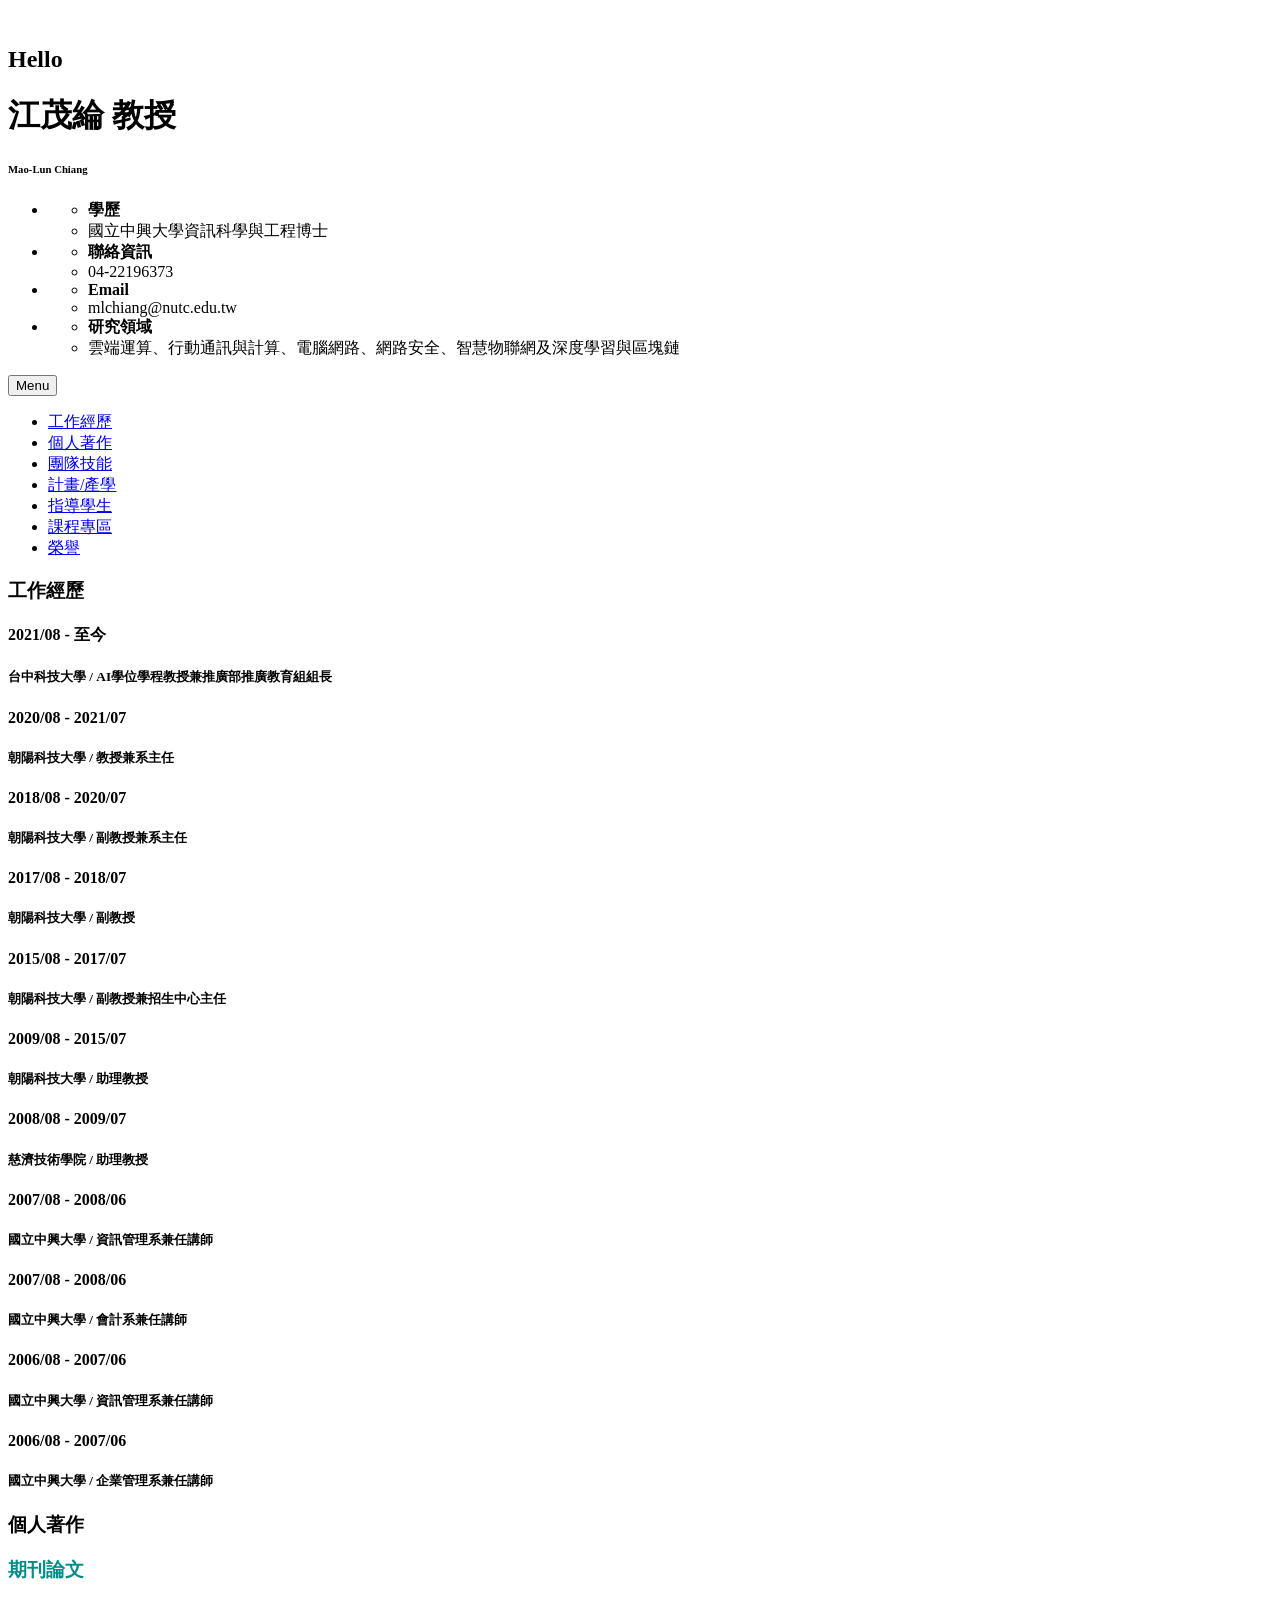
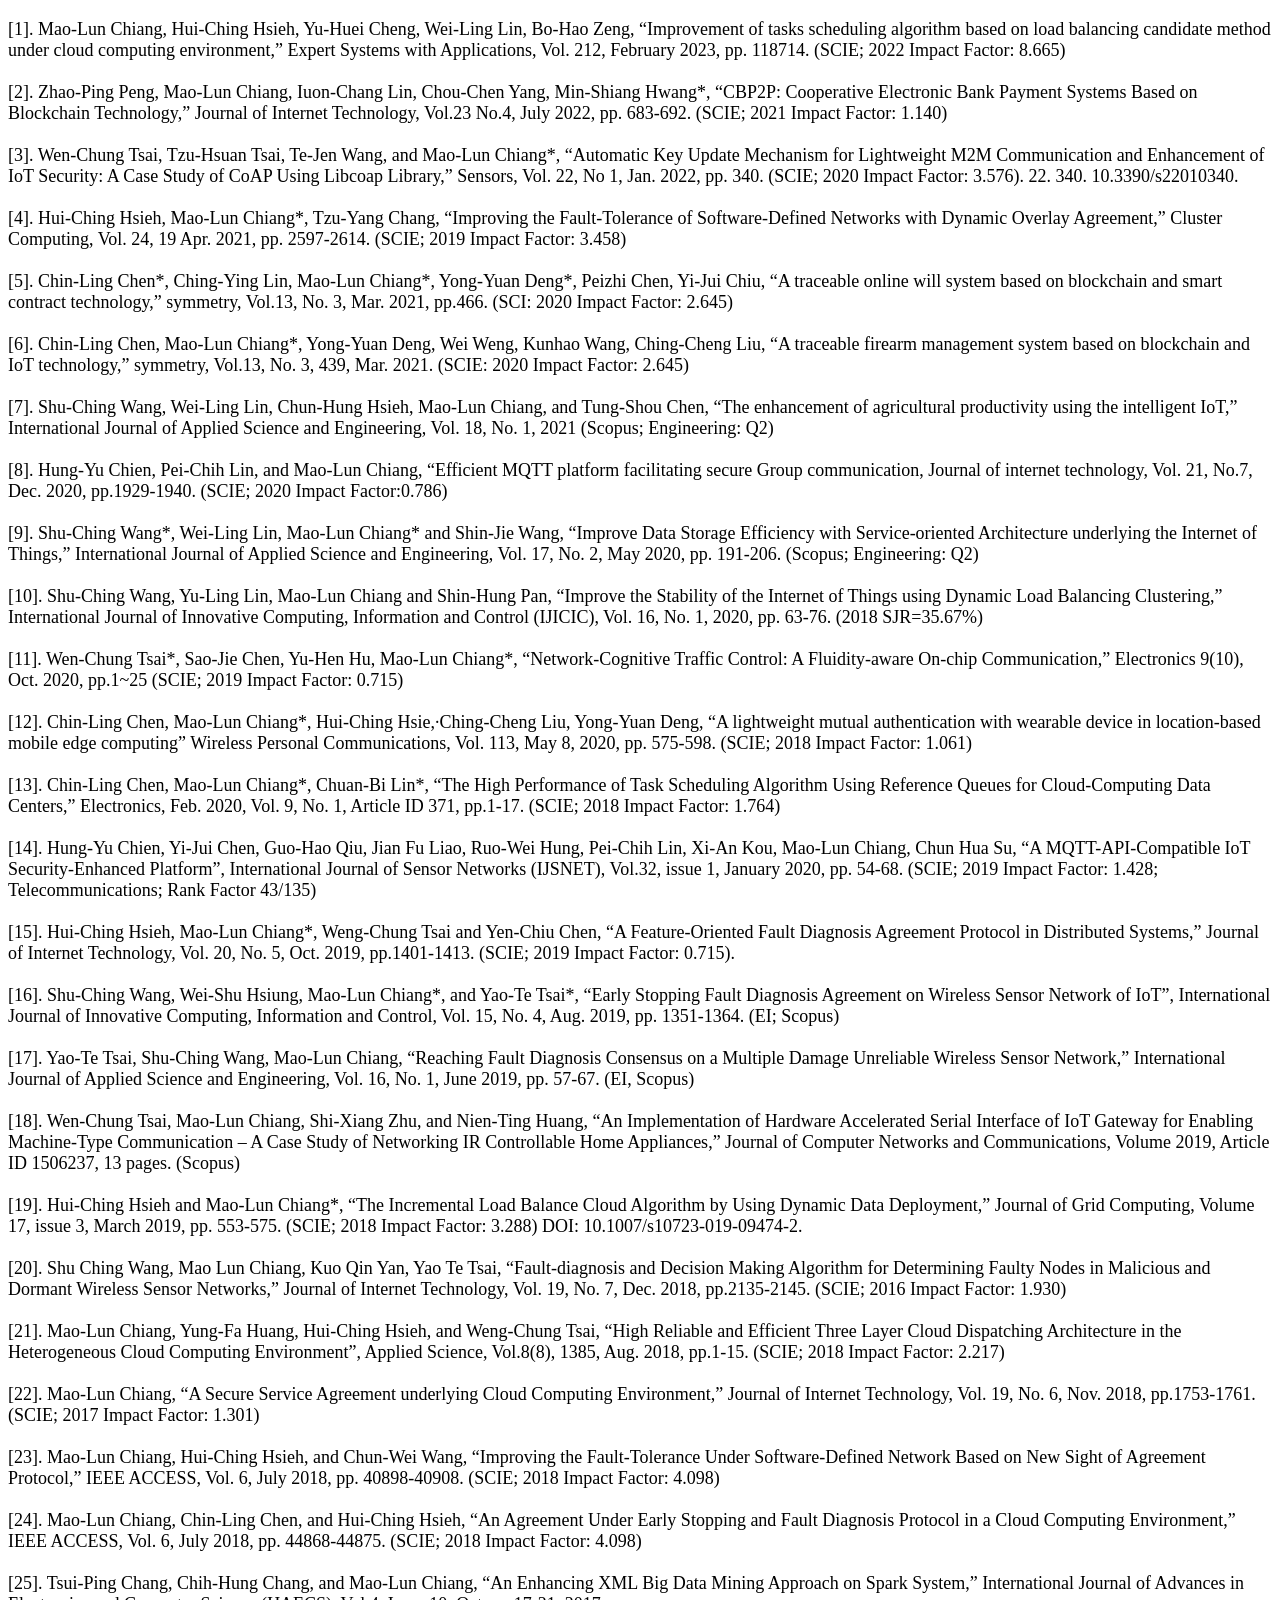
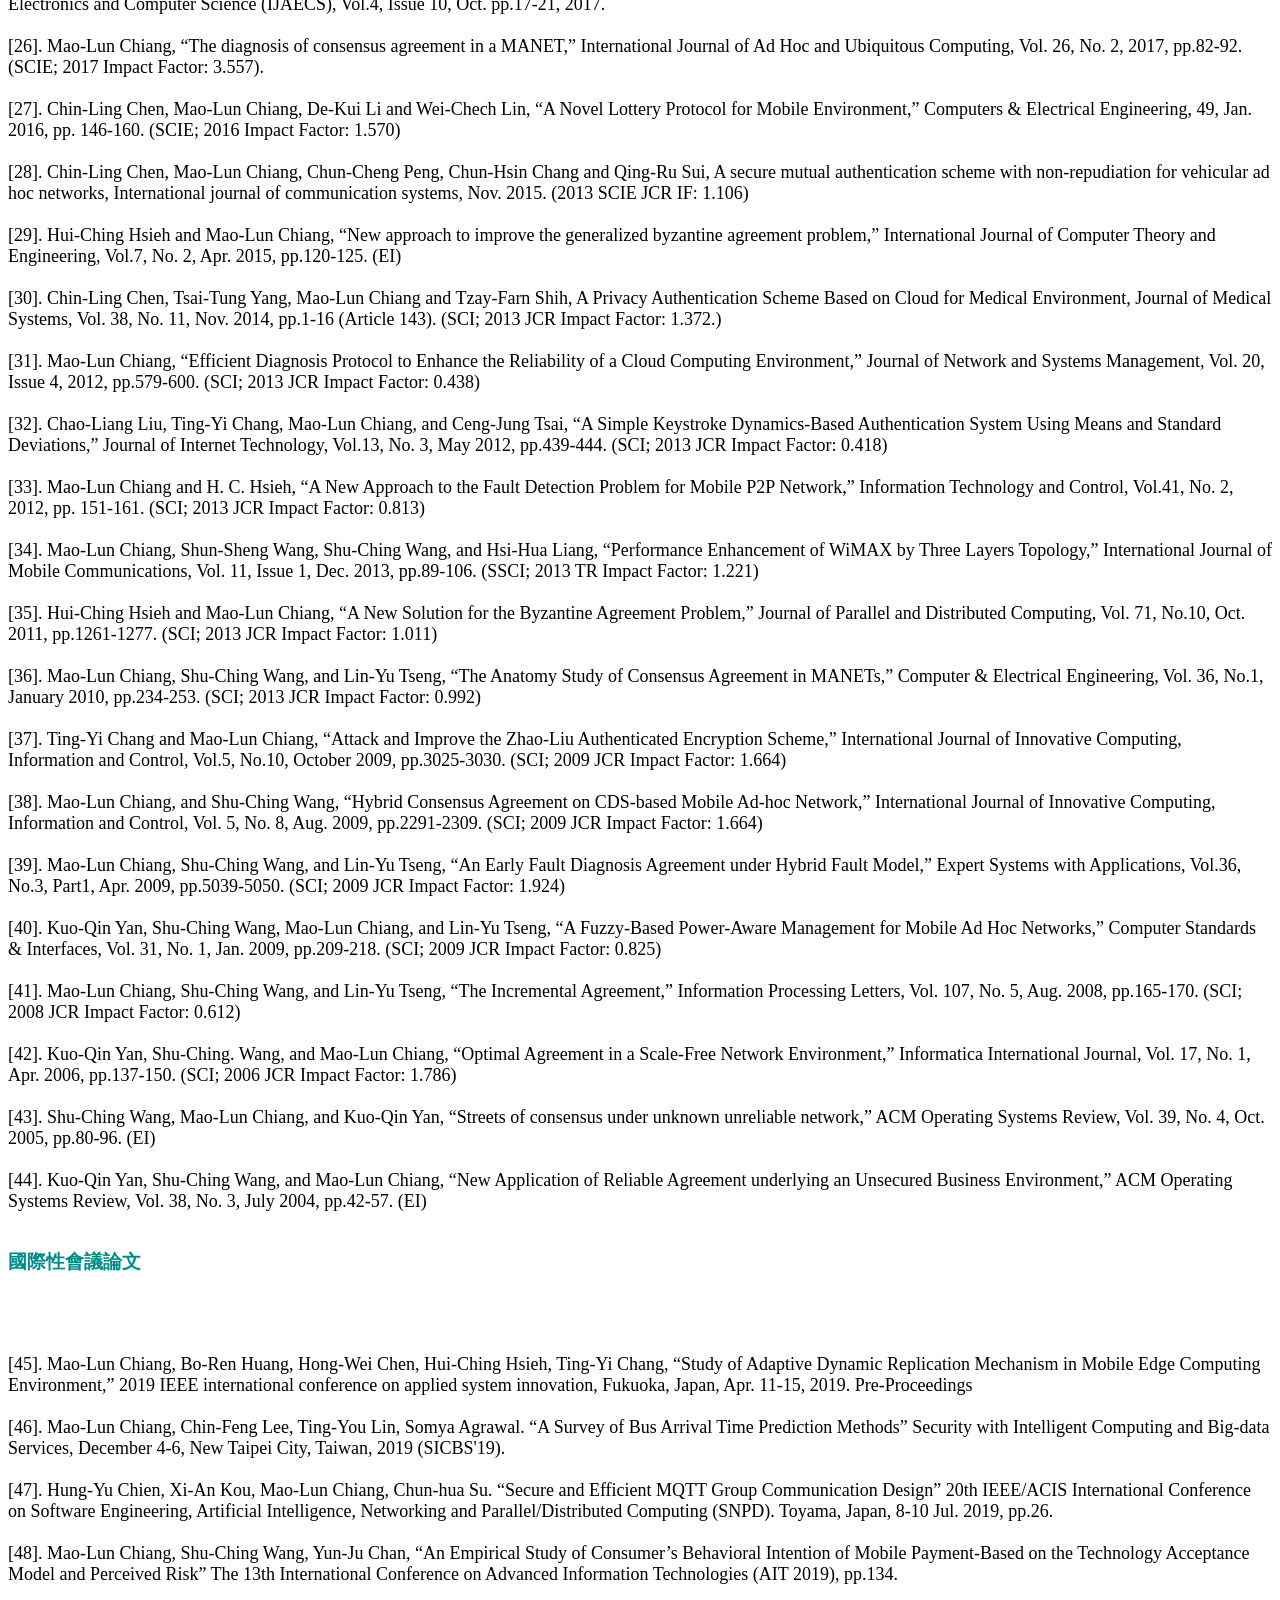
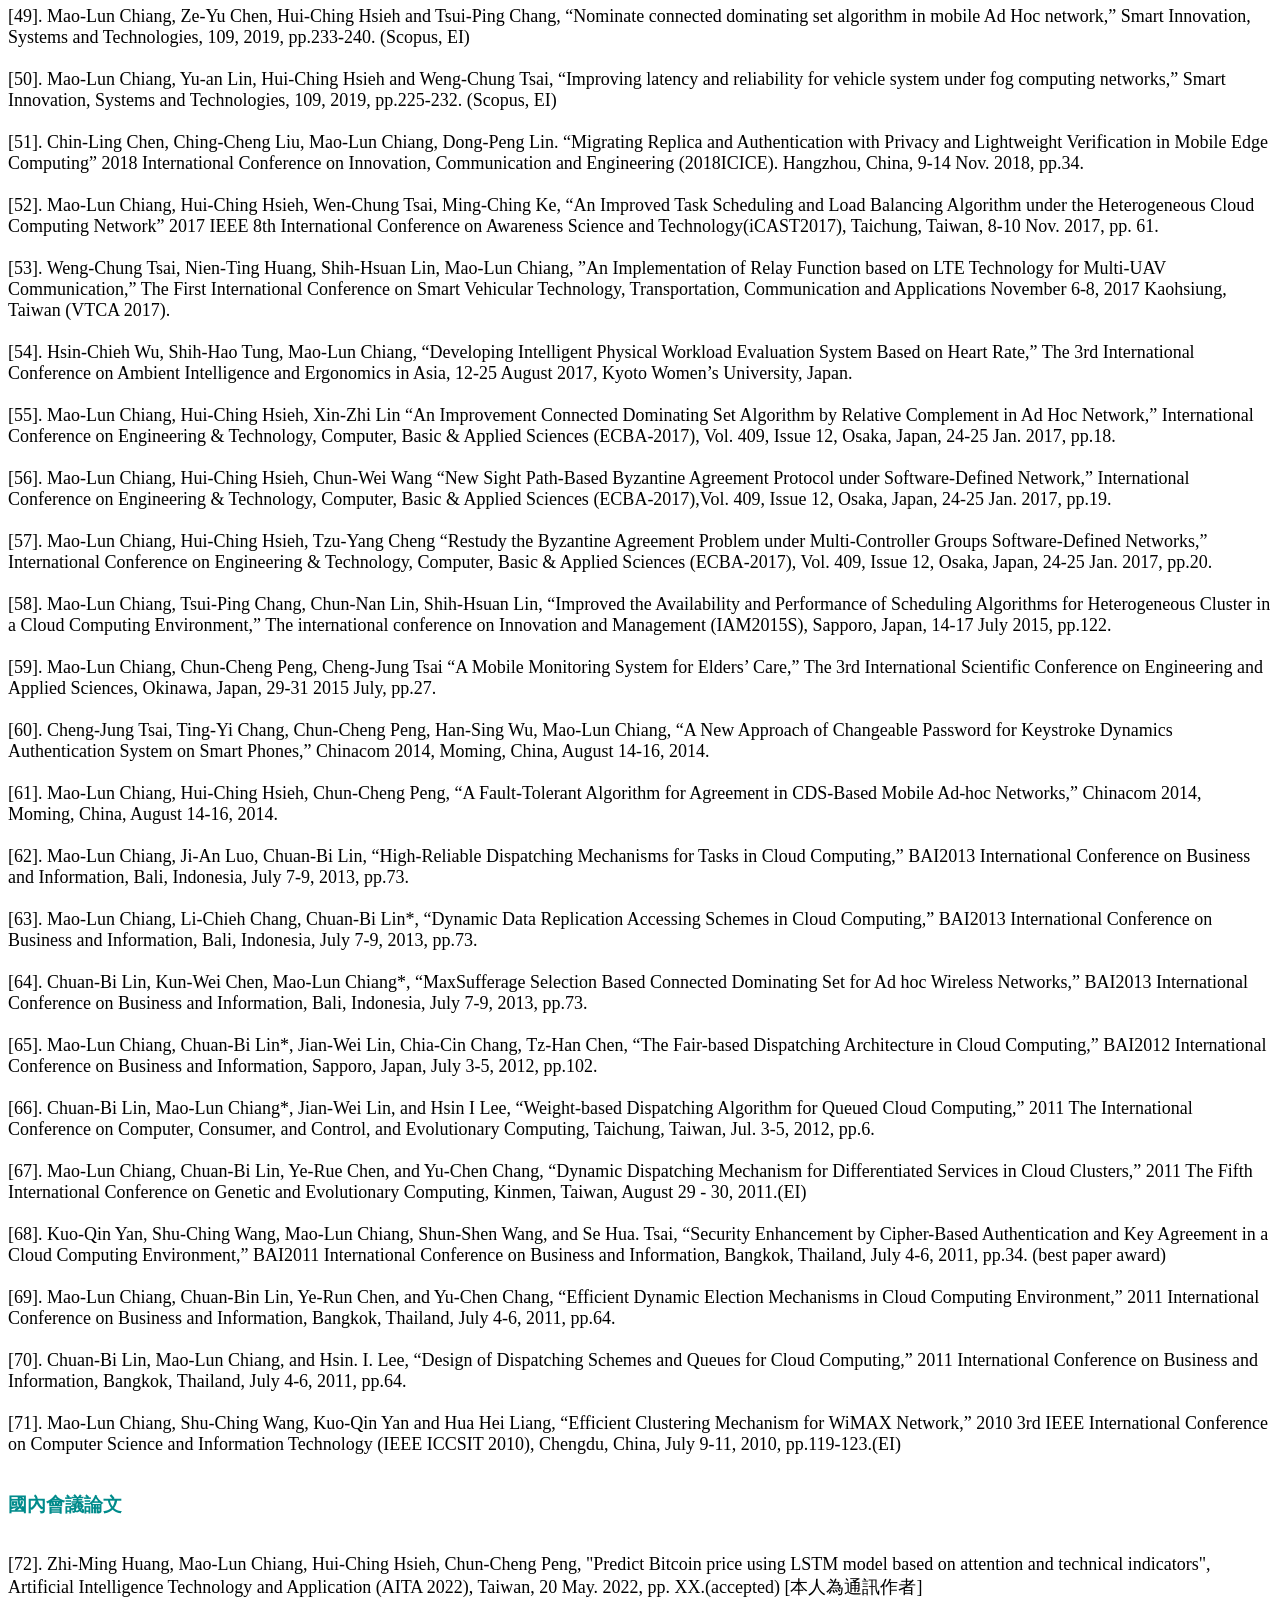
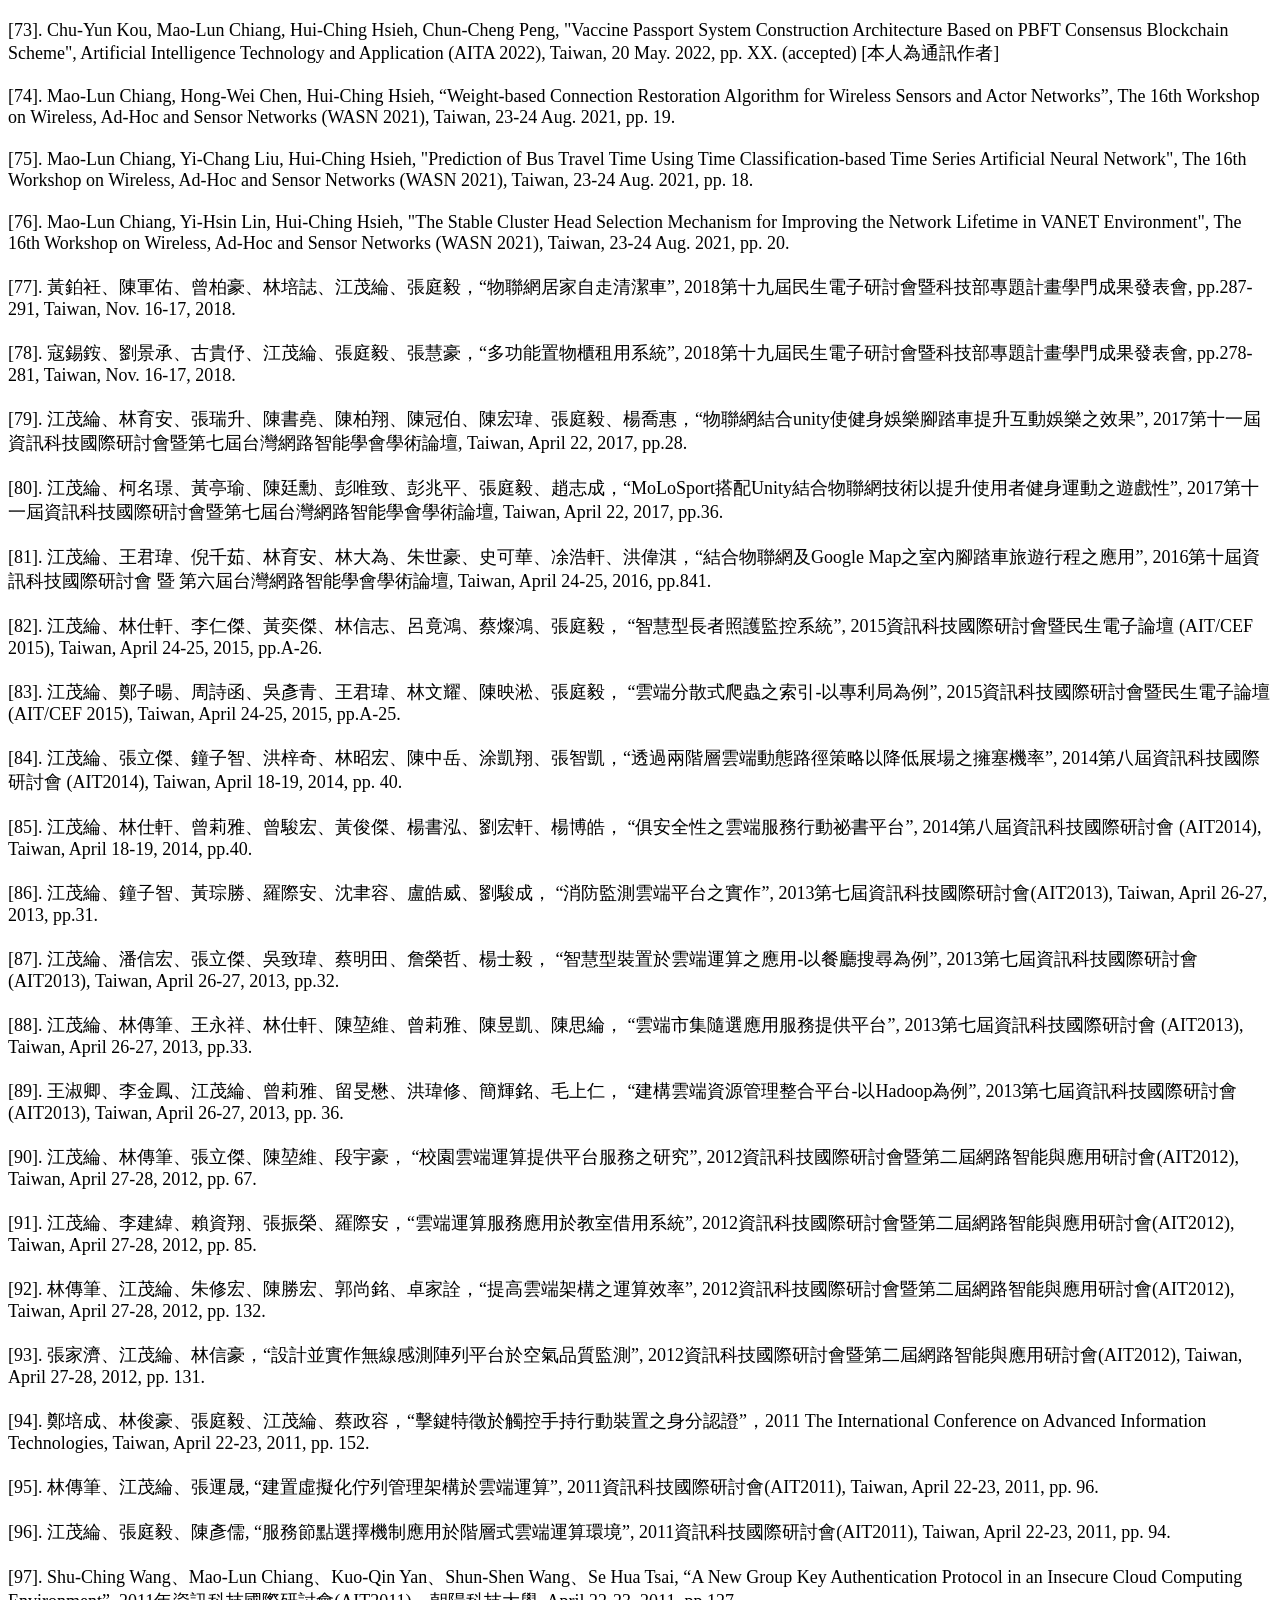
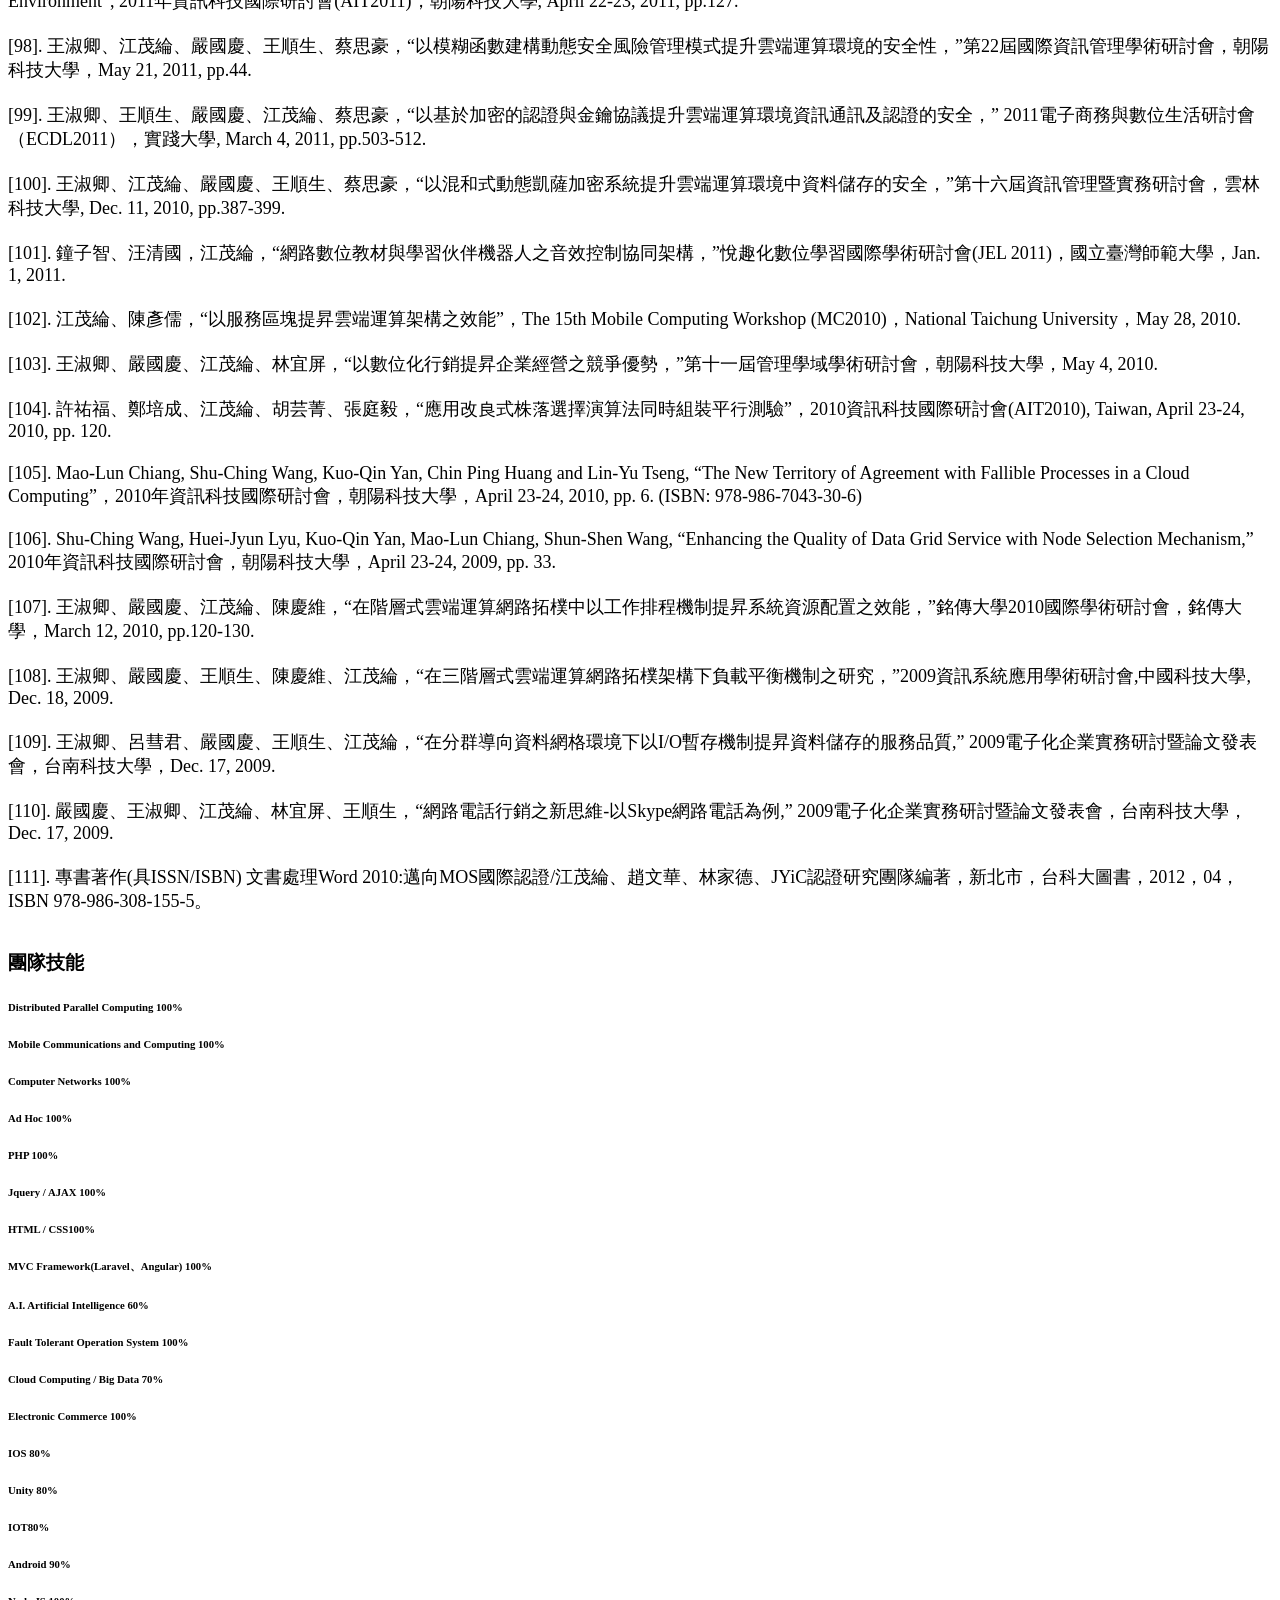
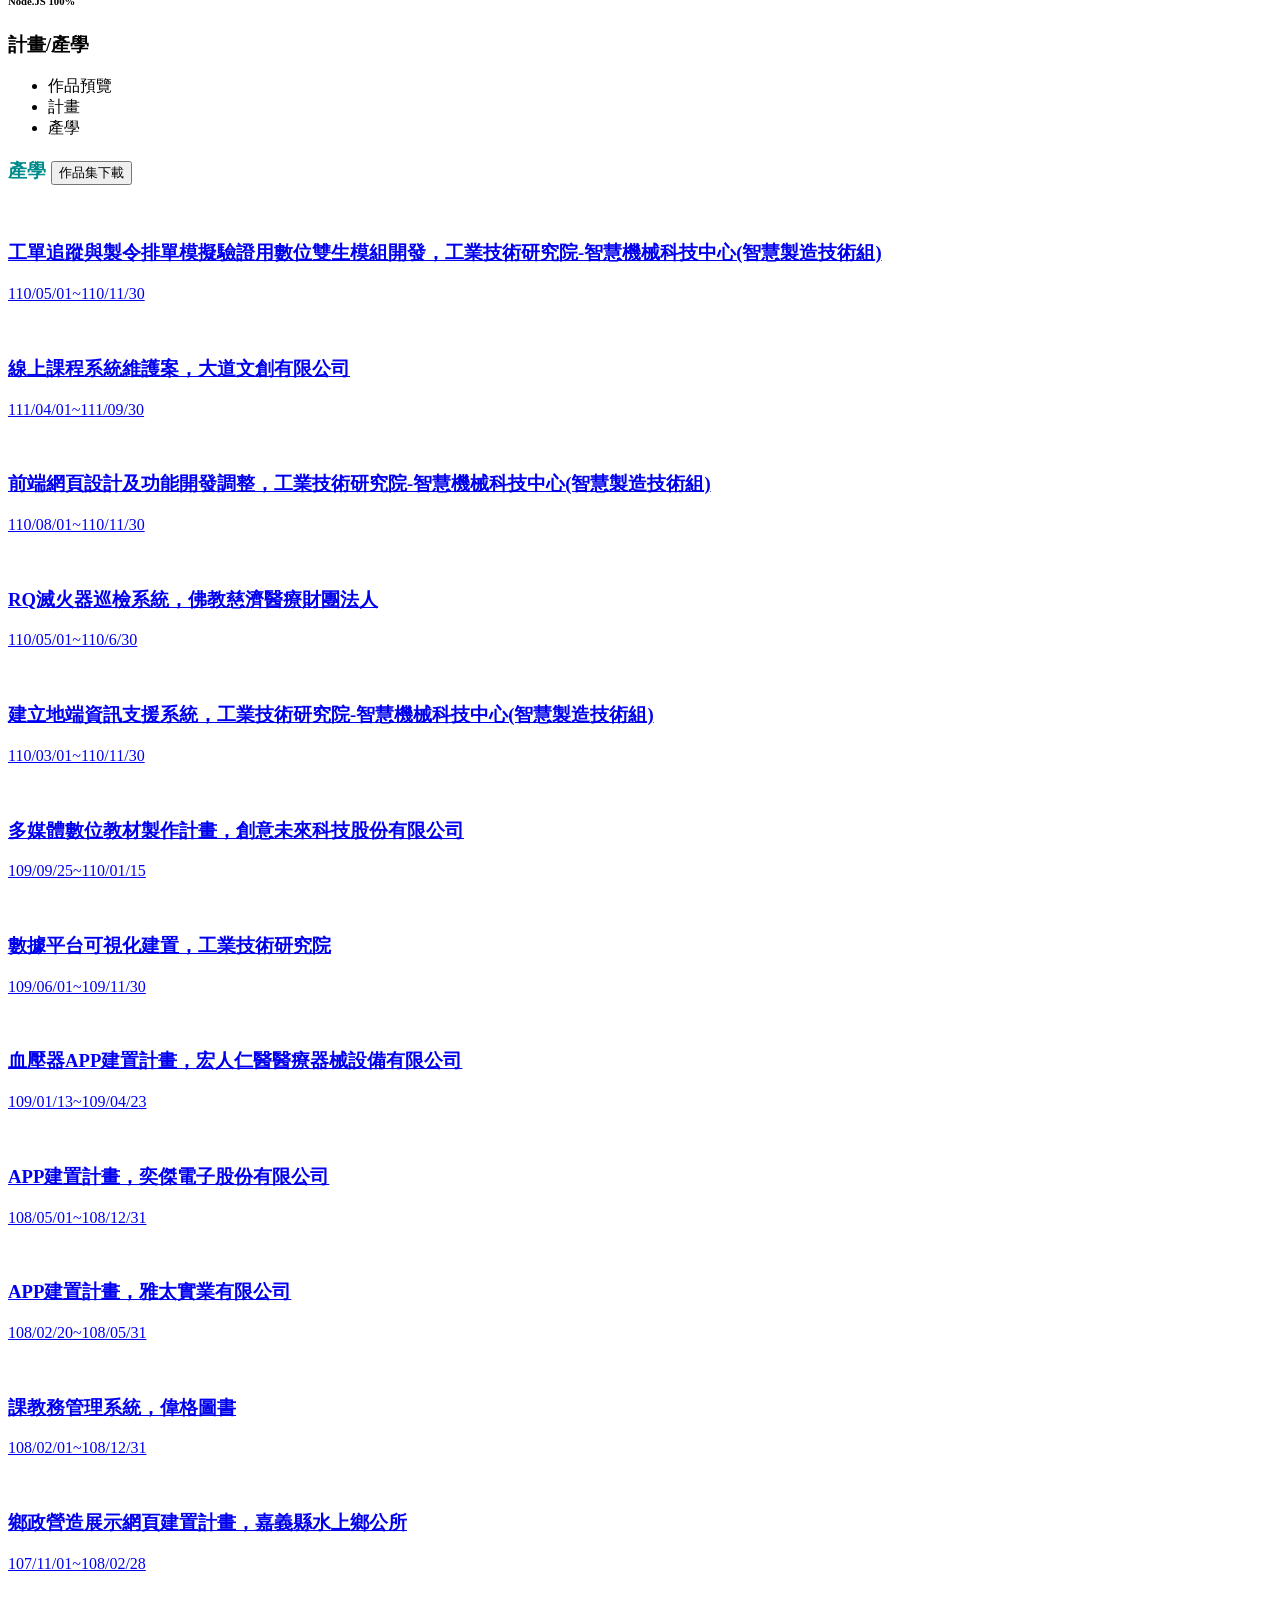
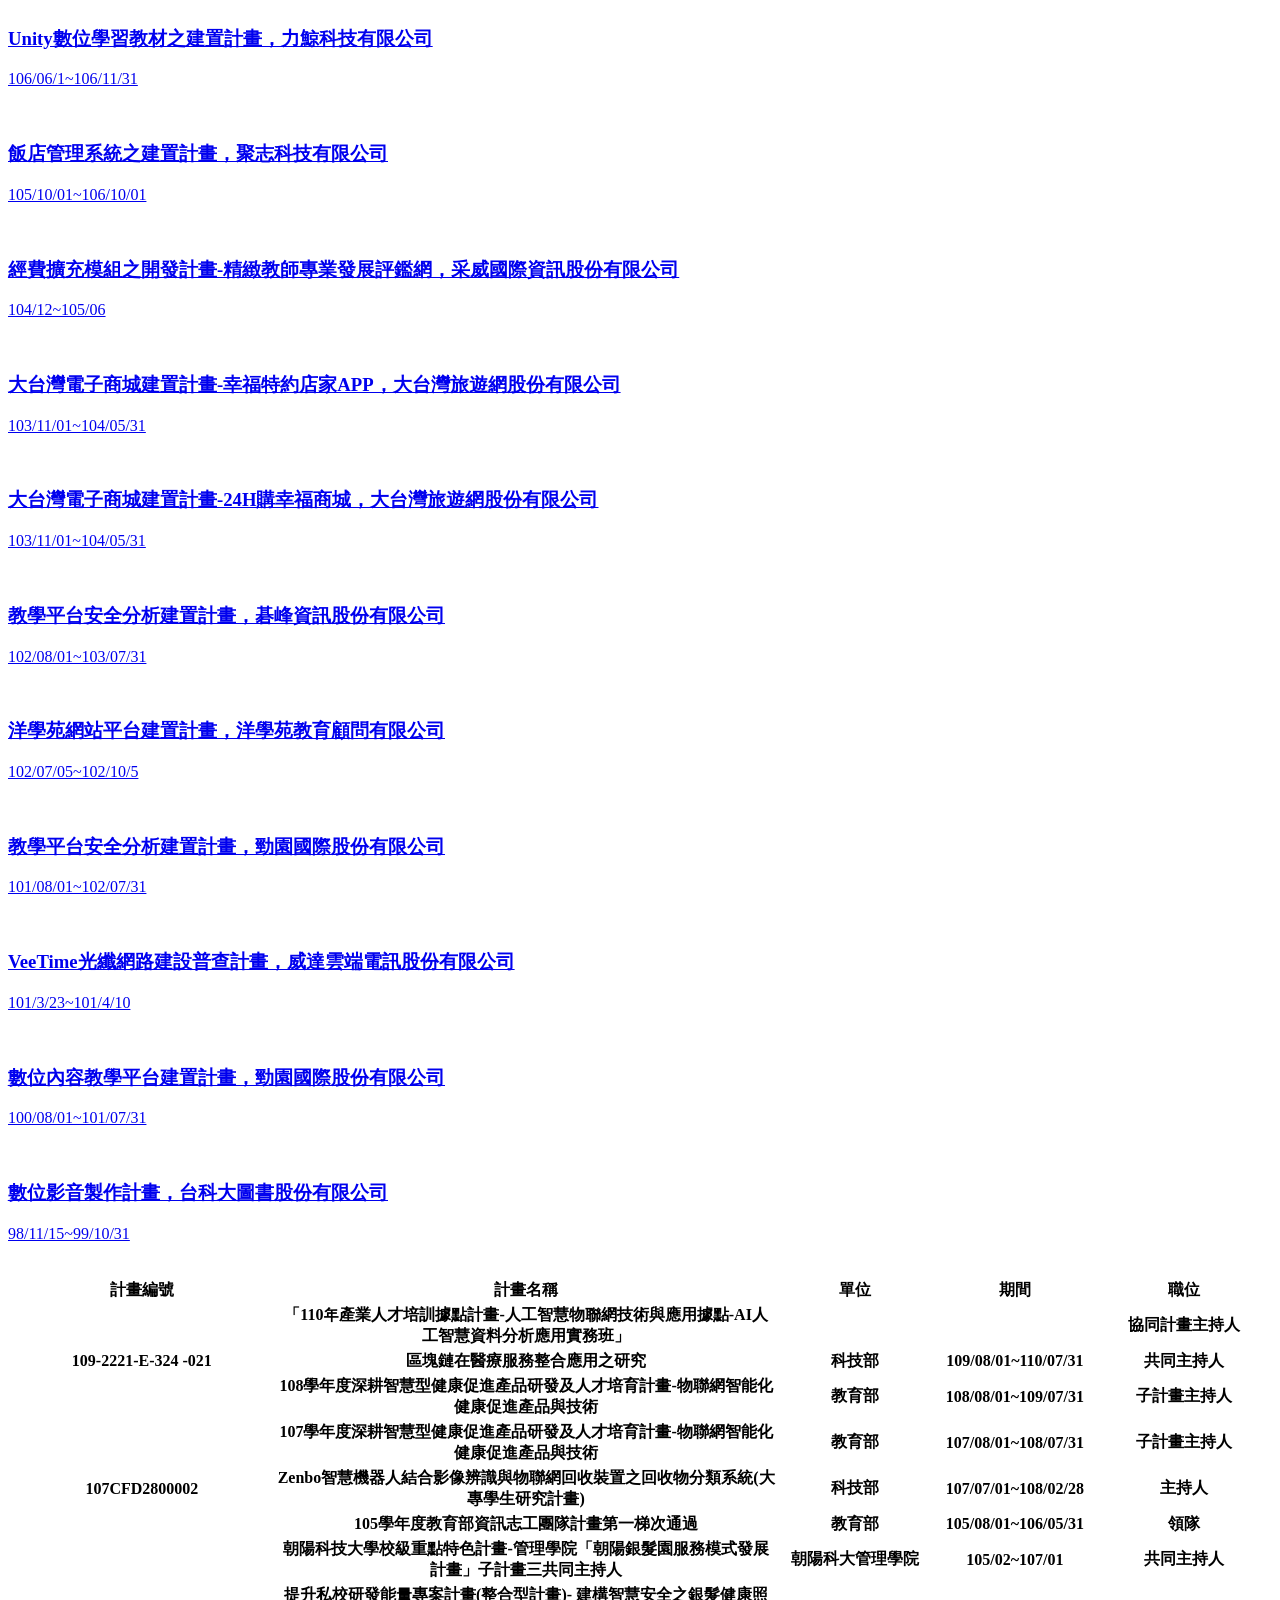
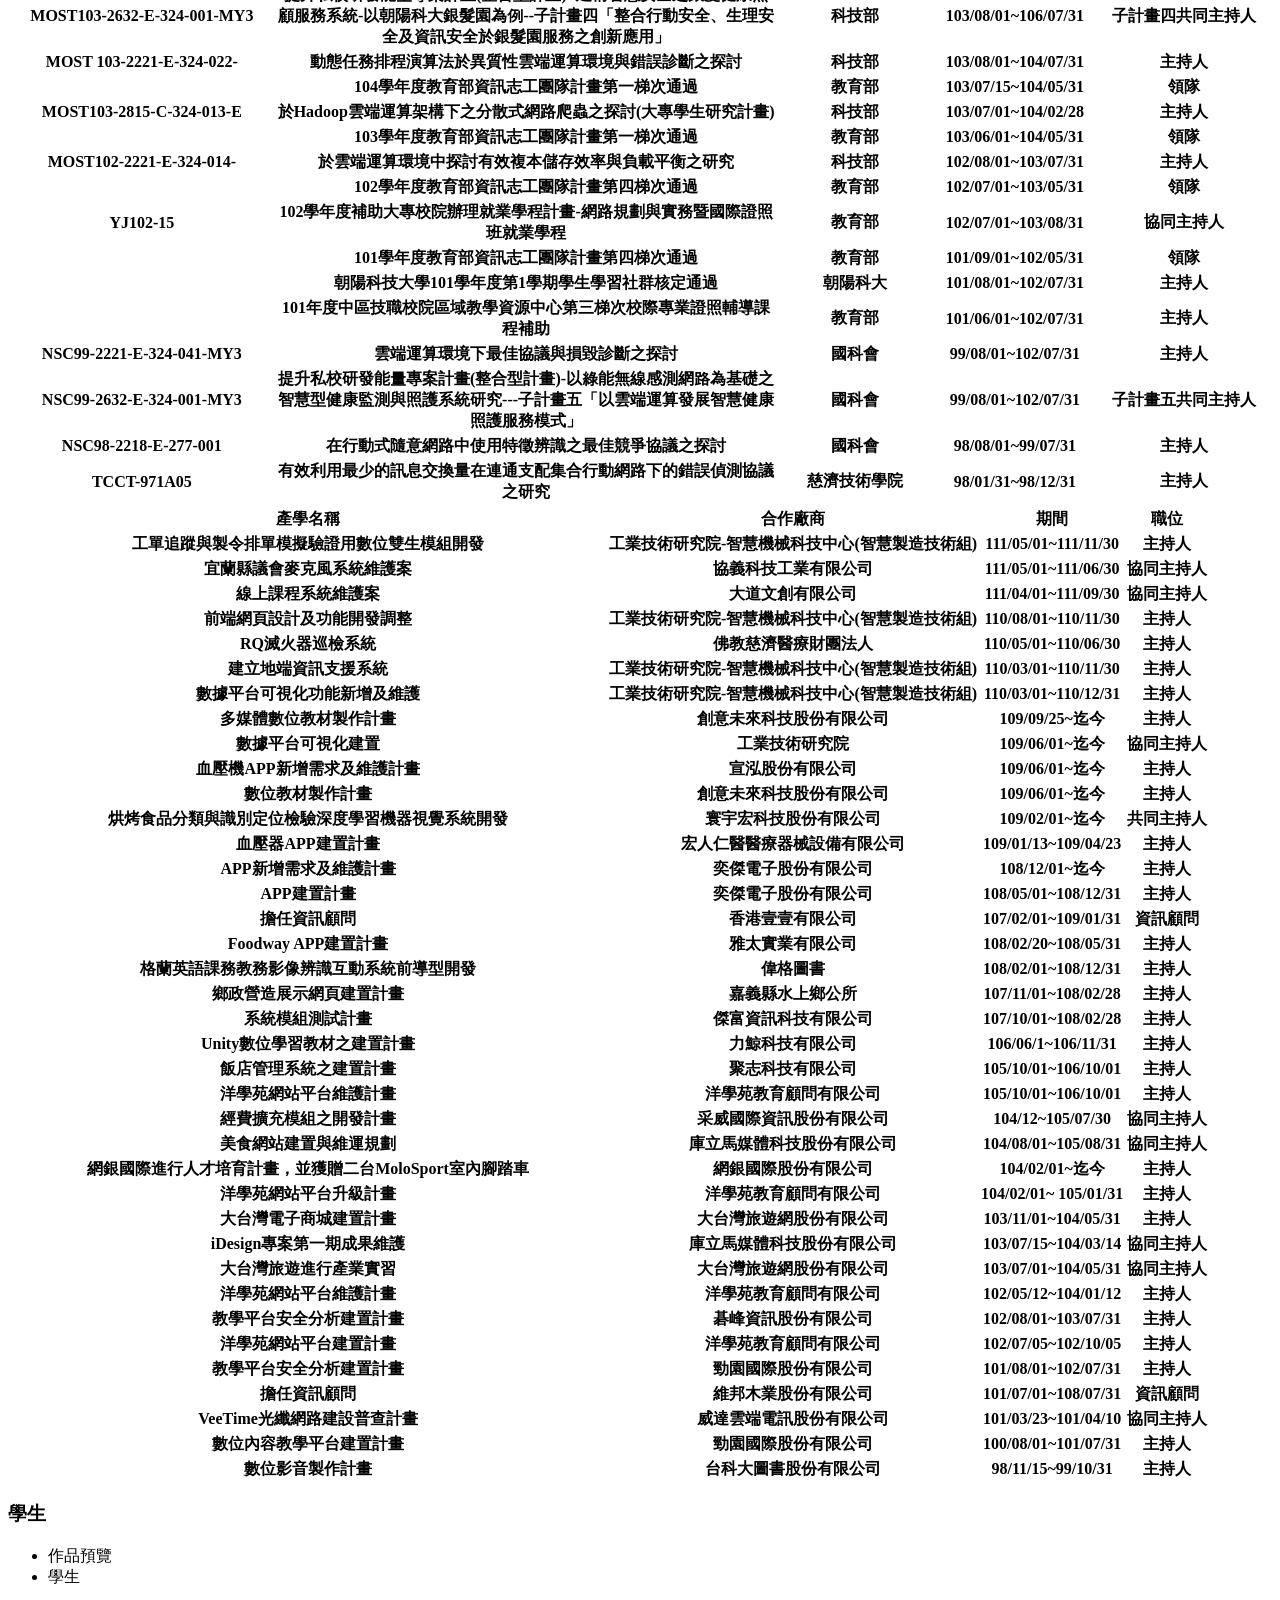
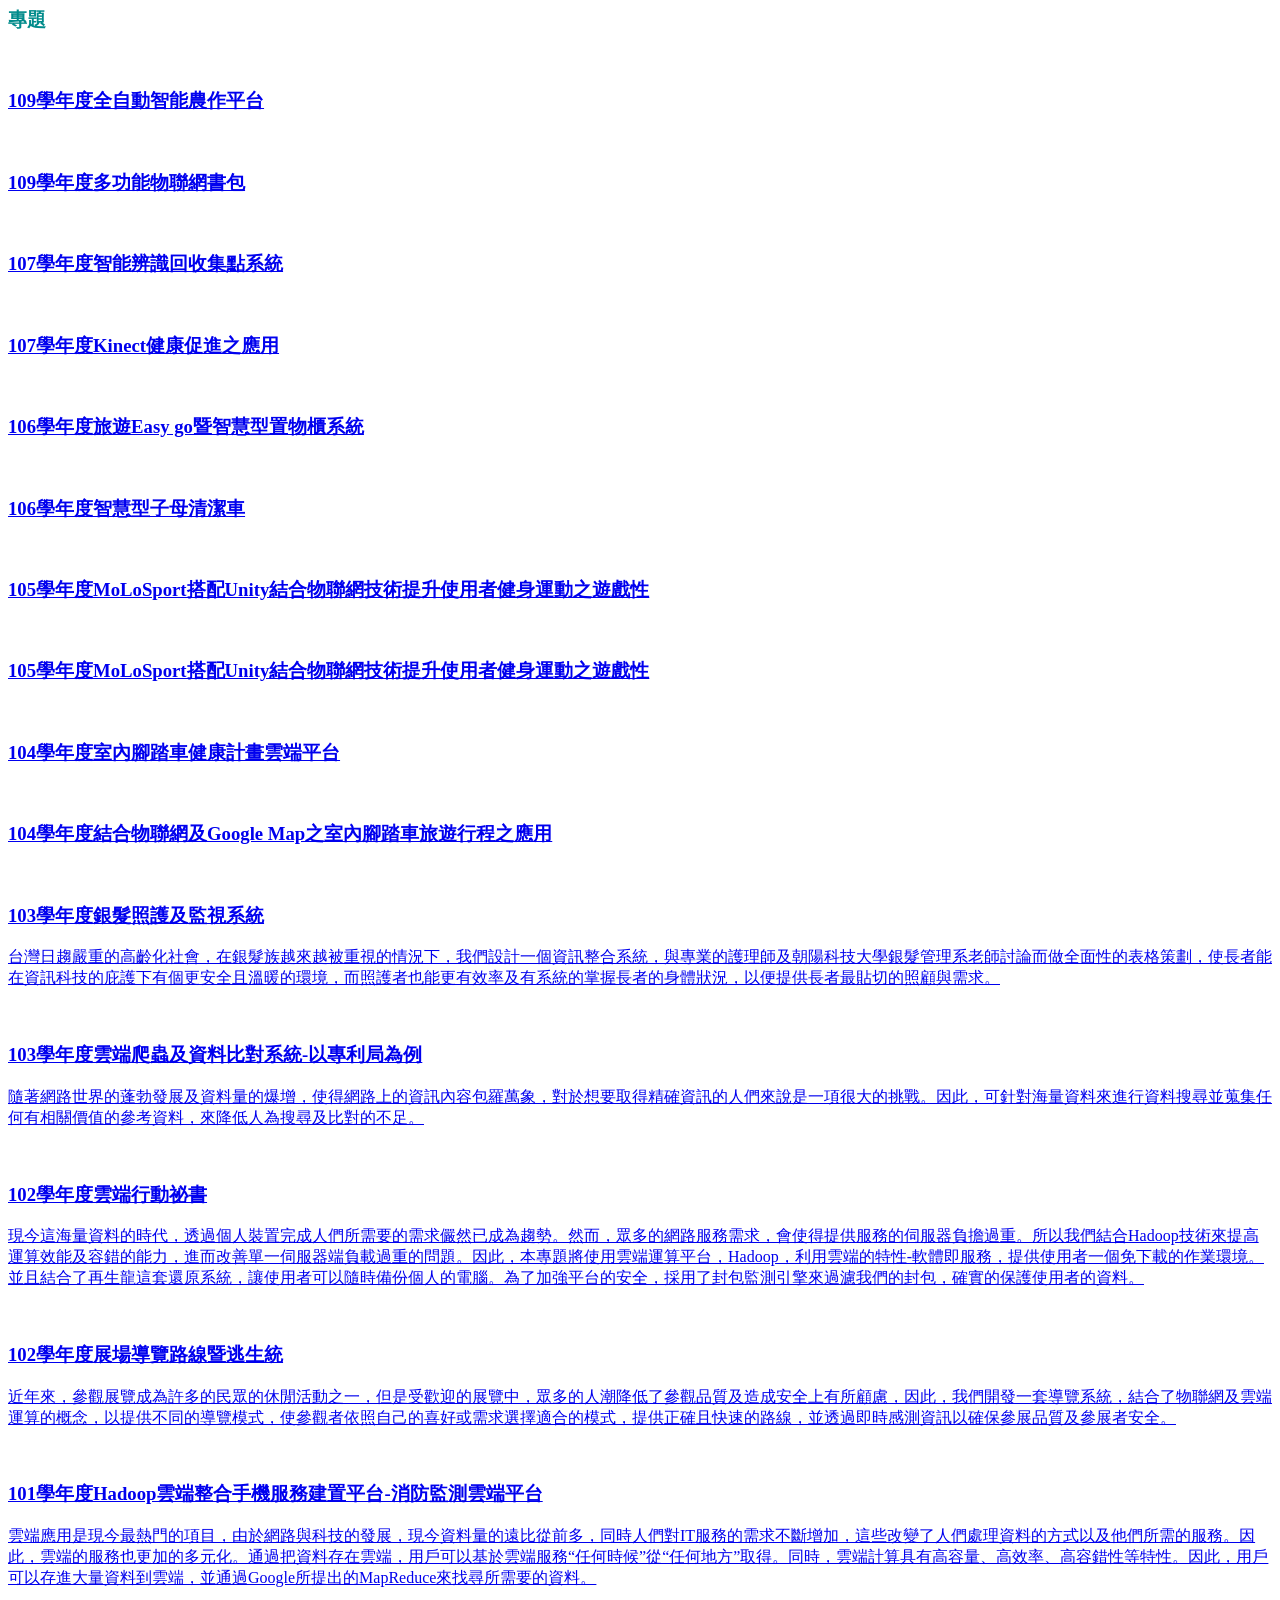
==== index.html @ 340f6096 "Add files via upload" ====
<!DOCTYPE html>
<meta http-equiv="X-UA-Compatible" content="IE=Edge"/>
<!--<br><br>[if lt IE 9]>
      <script src="https://oss.maxcdn.com/libs/html5shiv/3.7.0/html5shiv.js"></script>
      <script src="https://oss.maxcdn.com/libs/respond.js/1.4.2/respond.min.js"></script>
    <!<br><br>[endif]-->
<html>
<head>
<title>江茂綸-個人網頁</title>
<!--mobile apps-->
<meta name="viewport" content="width=device-width, initial-scale=1">
<meta http-equiv="Content-Type" content="text/html; charset=utf-8" />
<meta name="keywords" content="江茂綸-個人網頁" />
<script type="application/x-javascript"> addEventListener("load", function() { setTimeout(hideURLbar, 0); }, false); function hideURLbar(){ window.scrollTo(0,1); } </script>
<!--mobile apps-->
<!--Custom Theme files-->
<link href="css/bootstrap.css" type="text/css" rel="stylesheet" media="all">
<link href="css/style.css" type="text/css" rel="stylesheet" media="all">
<link rel="stylesheet" href="css/swipebox.css">
<link
  rel="stylesheet"
  href="https://unpkg.com/swiper@8/swiper-bundle.min.css"
/>

<script src="https://unpkg.com/swiper@8/swiper-bundle.min.js"></script>
<!--//Custom Theme files-->
<!--js-->
<script src="js/jquery-1.11.1.min.js"></script> 
<!-- //js -->
<!--web-fonts-->
<link href='//fonts.googleapis.com/css?family=Overlock:400,400italic,700,700italic,900,900italic' rel='stylesheet' type='text/css'>
<link href='//fonts.googleapis.com/css?family=Roboto+Condensed:400,300,300italic,400italic,700,700italic' rel='stylesheet' type='text/css'>
<!--//web-fonts-->
<!--start-smooth-scrolling-->
<script type="text/javascript" src="js/move-top.js"></script>
<script type="text/javascript" src="js/easing.js"></script>	
<script type="text/javascript">
		jQuery(document).ready(function($) {
			$(".scroll").click(function(event){		
				event.preventDefault();
				$('html,body').animate({scrollTop:$(this.hash).offset().top},1000);
			});
			
			function setCarousel() {
				var imageUrl = Array("b1","b2","b3","b4");
				var i=0;
				time = setInterval(function(){
					$('.banner').css({
						'background': 'url(../teacher/images/'+imageUrl[i]+'.jpg)no-repeat center 0px',
						'-webkit-background-size': 'cover',
						'background-size': 'cover',
						'-moz-background-size': 'cover',
						'position': 'relative'
					});
					if (i >= 3) {
						i=0;
					} else {
						i++;
					}
				},3000);
			}
			setCarousel();
		});
</script>
<!--//end-smooth-scrolling-->
</head>
<body>
	<!--banner-->
	<div id="home" class="banner" >
		<div class="banner-info">
			<div class="container">
				<div class="col-md-4 header-left">
					<img src="images/img1.jpg" alt=""/>
				</div>
				<div class="col-md-8 header-right">
					<h2>Hello</h2>
					<h1>江茂綸 教授</h1>
					<h6>Mao-Lun Chiang</h6>
					<ul class="address">
						<li>
							<ul class="address-text">
								<li><b>學歷</b></li>
								<li>國立中興大學資訊科學與工程博士</li>
							</ul>
						</li>
						<li>
							<ul class="address-text">
								<li><b>聯絡資訊</b></li>
								<li>04-22196373</li>
							</ul>
						</li>
						<li>
							<ul class="address-text">
								<li><b>Email</b></li>
								<li>mlchiang@nutc.edu.tw</li>
							</ul>
						</li>
						<li>
							<ul class="address-text">
								<li><b>研究領域</b></li>
								<li style="font-size:16px">雲端運算、行動通訊與計算、電腦網路、網路安全、智慧物聯網及深度學習與區塊鏈</li>
							</ul>
						</li>
					</ul>
				</div>
				<div class="clearfix"> </div>
			</div>
		</div>
	</div>
	<!--//banner-->
	<!--top-nav-->
	<div class="top-nav wow">
		<div class="container">
			<div class="navbar-header logo">
				<button type="button" class="navbar-toggle collapsed" data-toggle="collapse" data-target="#bs-example-navbar-collapse-1">
					Menu
				</button>
			</div>
			<!-- Collect the nav links, forms, and other content for toggling -->
			<div class="collapse navbar-collapse" id="bs-example-navbar-collapse-1">
				<div class="menu">
					<ul class="nav navbar">
						<li><a href="#work" class="scroll">工作經歷</a></li>
						<li><a href="#about" class="scroll">個人著作</a></li>
						<li><a href="#skills" class="scroll">團隊技能</a></li>
						<li><a href="#projects" class="scroll">計畫/產學</a></li>
						<li><a href="#students" class="scroll">指導學生</a></li>
						<li><a href="#course" class="scroll">課程專區</a></li>
						<li><a href="#honor" class="scroll">榮譽</a></li>
					</ul>
					<div class="clearfix"> </div>
				</div>
			</div>
		</div>
	</div>	
	<!--//top-nav-->
	
	<!--work-experience-->
	<div id="work" class="work">
		<div class="container">
			<h3 class="title">工作經歷</h3>
			<div class="work-info"> 
				<div class="col-md-6 work-left"> 
					<h4>2021/08 - 至今 </h4>
				</div>
				<div class="col-md-6 work-right"> 
					<h5><span class="glyphicon glyphicon-briefcase"> </span> 台中科技大學 / AI學位學程教授兼推廣部推廣教育組組長</h5>
				</div>
				<div class="clearfix"> </div>
			</div>
			<div class="work-info"> 
				<div class="col-md-6 work-left"> 
					<h4>2020/08 - 2021/07 </h4>
				</div>
				<div class="col-md-6 work-right"> 
					<h5><span class="glyphicon glyphicon-briefcase"> </span> 朝陽科技大學 / 教授兼系主任</h5>
				</div>
				<div class="clearfix"> </div>
			</div>
			<div class="work-info"> 
				<div class="col-md-6 work-left"> 
					<h4>2018/08 - 2020/07 </h4>
				</div>
				<div class="col-md-6 work-right"> 
					<h5><span class="glyphicon glyphicon-briefcase"> </span> 朝陽科技大學 / 副教授兼系主任</h5>
				</div>
				<div class="clearfix"> </div>
			</div>
			<div class="work-info"> 
				<div class="col-md-6 work-left"> 
					<h4>2017/08 - 2018/07 </h4>
				</div>
				<div class="col-md-6 work-right"> 
					<h5><span class="glyphicon glyphicon-briefcase"> </span> 朝陽科技大學 / 副教授</h5>
				</div>
				<div class="clearfix"> </div>
			</div>
			<div class="work-info"> 
				<div class="col-md-6 work-left"> 
					<h4>2015/08 - 2017/07 </h4>
				</div>
				<div class="col-md-6 work-right"> 
					<h5><span class="glyphicon glyphicon-briefcase"> </span> 朝陽科技大學 / 副教授兼招生中心主任</h5>
				</div>
				<div class="clearfix"> </div>
			</div>
			<div class="work-info"> 
				<div class="col-md-6 work-left"> 
					<h4>2009/08 - 2015/07</h4>
				</div>
				<div class="col-md-6 work-right"> 
					<h5><span class="glyphicon glyphicon-briefcase"> </span>朝陽科技大學 / 助理教授</h5>
				</div>
				<div class="clearfix"> </div>
			</div>
			<div class="work-info"> 
				<div class="col-md-6 work-left"> 
					<h4>2008/08 - 2009/07 </h4>
				</div>
				<div class="col-md-6 work-right"> 
					<h5><span class="glyphicon glyphicon-briefcase"> </span>慈濟技術學院 / 助理教授</h5>
				</div>
				<div class="clearfix"> </div>
			</div><div class="work-info"> 
				<div class="col-md-6 work-left"> 
					<h4>2007/08 - 2008/06 </h4>
				</div>
				<div class="col-md-6 work-right"> 
					<h5><span class="glyphicon glyphicon-briefcase"> </span>國立中興大學 / 資訊管理系兼任講師</h5>
				</div>
				<div class="clearfix"> </div>
			</div>
			<div class="work-info"> 
				<div class="col-md-6 work-left"> 
					<h4>2007/08 - 2008/06 </h4>
				</div>
				<div class="col-md-6 work-right"> 
					<h5><span class="glyphicon glyphicon-briefcase"> </span>國立中興大學 / 會計系兼任講師</h5>
				</div>
				<div class="clearfix"> </div>
			</div>
			<div class="work-info"> 
				<div class="col-md-6 work-left"> 
					<h4>2006/08 - 2007/06 </h4>
				</div>
				<div class="col-md-6 work-right"> 
					<h5><span class="glyphicon glyphicon-briefcase"> </span>國立中興大學 / 資訊管理系兼任講師</h5>
				</div>
				<div class="clearfix"> </div>
			</div>
			<div class="work-info"> 
				<div class="col-md-6 work-left"> 
					<h4>2006/08 - 2007/06 </h4>
				</div>
				<div class="col-md-6 work-right"> 
					<h5><span class="glyphicon glyphicon-briefcase"> </span>國立中興大學 / 企業管理系兼任講師</h5>
				</div>
				<div class="clearfix"> </div>
			</div>
		</div>
	</div>
	<!--//work-experience-->
	<!--about-->
	<div id="about" class="about">
		<div class="container">
			<h3 class="title">個人著作</h3>
			<div class="col-md-12 about-left title"><h3 style=" color: #008B8B;"><b>期刊論文</b></h3></div>
			<div class="col-md-12 about-left"><br>
				<font style="font-size:18px">
						[1].	Mao-Lun Chiang, Hui-Ching Hsieh, Yu-Huei Cheng, Wei-Ling Lin, Bo-Hao Zeng, “Improvement of tasks scheduling algorithm based on load balancing candidate method under cloud computing environment,” Expert Systems with Applications, Vol. 212, February 2023, pp. 118714. (SCIE; 2022 Impact Factor: 8.665)
						<br><br>[2].	Zhao-Ping Peng, Mao-Lun Chiang, Iuon-Chang Lin, Chou-Chen Yang, Min-Shiang Hwang*, “CBP2P: Cooperative Electronic Bank Payment Systems Based on Blockchain Technology,” Journal of Internet Technology, Vol.23 No.4, July 2022, pp. 683-692. (SCIE; 2021 Impact Factor: 1.140)
						<br><br>[3].	Wen-Chung Tsai, Tzu-Hsuan Tsai, Te-Jen Wang, and Mao-Lun Chiang*, “Automatic Key Update Mechanism for Lightweight M2M Communication and Enhancement of IoT Security: A Case Study of CoAP Using Libcoap Library,” Sensors, Vol. 22, No 1, Jan. 2022, pp. 340. (SCIE; 2020 Impact Factor: 3.576). 22. 340. 10.3390/s22010340.
						<br><br>[4].	Hui-Ching Hsieh, Mao-Lun Chiang*, Tzu-Yang Chang, “Improving the Fault-Tolerance of Software-Defined Networks with Dynamic Overlay Agreement,” Cluster Computing, Vol. 24, 19 Apr. 2021, pp. 2597-2614. (SCIE; 2019 Impact Factor: 3.458)
						<br><br>[5].	Chin-Ling Chen*, Ching-Ying Lin, Mao-Lun Chiang*, Yong-Yuan Deng*, Peizhi Chen, Yi-Jui Chiu, “A traceable online will system based on blockchain and smart contract technology,” symmetry, Vol.13, No. 3, Mar. 2021, pp.466. (SCI: 2020 Impact Factor: 2.645)
						<br><br>[6].	Chin-Ling Chen, Mao-Lun Chiang*, Yong-Yuan Deng, Wei Weng, Kunhao Wang, Ching-Cheng Liu, “A traceable firearm management system based on blockchain and IoT technology,” symmetry, Vol.13, No. 3, 439, Mar. 2021. (SCIE: 2020 Impact Factor: 2.645)
						<br><br>[7].	Shu-Ching Wang, Wei-Ling Lin, Chun-Hung Hsieh, Mao-Lun Chiang, and Tung-Shou Chen, “The enhancement of agricultural productivity using the intelligent IoT,” International Journal of Applied Science and Engineering, Vol. 18, No. 1, 2021 (Scopus; Engineering: Q2)
						<br><br>[8].	Hung-Yu Chien, Pei-Chih Lin, and Mao-Lun Chiang, “Efficient MQTT platform facilitating secure Group communication, Journal of internet technology, Vol. 21, No.7, Dec. 2020, pp.1929-1940. (SCIE; 2020 Impact Factor:0.786)
						<br><br>[9].	Shu-Ching Wang*, Wei-Ling Lin, Mao-Lun Chiang* and Shin-Jie Wang, “Improve Data Storage Efficiency with Service-oriented Architecture underlying the Internet of Things,” International Journal of Applied Science and Engineering, Vol. 17, No. 2, May 2020, pp. 191-206. (Scopus; Engineering: Q2)
						<br><br>[10].	Shu-Ching Wang, Yu-Ling Lin, Mao-Lun Chiang and Shin-Hung Pan, “Improve the Stability of the Internet of Things using Dynamic Load Balancing Clustering,” International Journal of Innovative Computing, Information and Control (IJICIC), Vol. 16, No. 1, 2020, pp. 63-76. (2018 SJR=35.67%)
						<br><br>[11].	Wen-Chung Tsai*, Sao-Jie Chen, Yu-Hen Hu, Mao-Lun Chiang*, “Network-Cognitive Traffic Control: A Fluidity-aware On-chip Communication,” Electronics 9(10), Oct. 2020, pp.1~25 (SCIE; 2019 Impact Factor: 0.715) 
						<br><br>[12].	Chin-Ling Chen, Mao-Lun Chiang*, Hui-Ching Hsie,·Ching-Cheng Liu, Yong-Yuan Deng, “A lightweight mutual authentication with wearable device in location-based mobile edge computing” Wireless Personal Communications, Vol. 113, May 8, 2020, pp. 575-598. (SCIE; 2018 Impact Factor: 1.061)
						<br><br>[13].	Chin-Ling Chen, Mao-Lun Chiang*, Chuan-Bi Lin*, “The High Performance of Task Scheduling Algorithm Using Reference Queues for Cloud-Computing Data Centers,” Electronics, Feb. 2020, Vol. 9, No. 1, Article ID 371, pp.1-17. (SCIE; 2018 Impact Factor: 1.764)
						<br><br>[14].	Hung-Yu Chien, Yi-Jui Chen, Guo-Hao Qiu, Jian Fu Liao, Ruo-Wei Hung, Pei-Chih Lin, Xi-An Kou, Mao-Lun Chiang, Chun Hua Su, “A MQTT-API-Compatible IoT Security-Enhanced Platform”, International Journal of Sensor Networks (IJSNET), Vol.32, issue 1, January 2020, pp. 54-68. (SCIE; 2019 Impact Factor: 1.428; Telecommunications; Rank Factor 43/135)
						<br><br>[15].	Hui-Ching Hsieh, Mao-Lun Chiang*, Weng-Chung Tsai and Yen-Chiu Chen, “A Feature-Oriented Fault Diagnosis Agreement Protocol in Distributed Systems,” Journal of Internet Technology, Vol. 20, No. 5, Oct. 2019, pp.1401-1413. (SCIE; 2019 Impact Factor: 0.715). 
						<br><br>[16].	Shu-Ching Wang, Wei-Shu Hsiung, Mao-Lun Chiang*, and Yao-Te Tsai*, “Early Stopping Fault Diagnosis Agreement on Wireless Sensor Network of IoT”, International Journal of Innovative Computing, Information and Control, Vol. 15, No. 4, Aug. 2019, pp. 1351-1364. (EI; Scopus)
						<br><br>[17].	Yao-Te Tsai, Shu-Ching Wang, Mao-Lun Chiang, “Reaching Fault Diagnosis Consensus on a Multiple Damage Unreliable Wireless Sensor Network,” International Journal of Applied Science and Engineering, Vol. 16, No. 1, June 2019, pp. 57-67. (EI, Scopus) 
						<br><br>[18].	Wen-Chung Tsai, Mao-Lun Chiang, Shi-Xiang Zhu, and Nien-Ting Huang, “An Implementation of Hardware Accelerated Serial Interface of IoT Gateway for Enabling Machine-Type Communication – A Case Study of Networking IR Controllable Home Appliances,” Journal of Computer Networks and Communications, Volume 2019, Article ID 1506237, 13 pages. (Scopus)
						<br><br>[19].	Hui-Ching Hsieh and Mao-Lun Chiang*, “The Incremental Load Balance Cloud Algorithm by Using Dynamic Data Deployment,” Journal of Grid Computing, Volume 17, issue 3, March 2019, pp. 553-575. (SCIE; 2018 Impact Factor: 3.288) DOI: 10.1007/s10723-019-09474-2.
						<br><br>[20].	Shu Ching Wang, Mao Lun Chiang, Kuo Qin Yan, Yao Te Tsai, “Fault-diagnosis and Decision Making Algorithm for Determining Faulty Nodes in Malicious and Dormant Wireless Sensor Networks,” Journal of Internet Technology, Vol. 19, No. 7, Dec. 2018, pp.2135-2145. (SCIE; 2016 Impact Factor: 1.930) 
						<br><br>[21].	Mao-Lun Chiang, Yung-Fa Huang, Hui-Ching Hsieh, and Weng-Chung Tsai, “High Reliable and Efficient Three Layer Cloud Dispatching Architecture in the Heterogeneous Cloud Computing Environment”, Applied Science, Vol.8(8), 1385, Aug. 2018, pp.1-15. (SCIE; 2018 Impact Factor: 2.217)
						<br><br>[22].	Mao-Lun Chiang, “A Secure Service Agreement underlying Cloud Computing Environment,” Journal of Internet Technology, Vol. 19, No. 6, Nov. 2018, pp.1753-1761. (SCIE; 2017 Impact Factor: 1.301)
						<br><br>[23].	Mao-Lun Chiang, Hui-Ching Hsieh, and Chun-Wei Wang, “Improving the Fault-Tolerance Under Software-Defined Network Based on New Sight of Agreement Protocol,” IEEE ACCESS, Vol. 6, July 2018, pp. 40898-40908. (SCIE; 2018 Impact Factor: 4.098)
						<br><br>[24].	Mao-Lun Chiang, Chin-Ling Chen, and Hui-Ching Hsieh, “An Agreement Under Early Stopping and Fault Diagnosis Protocol in a Cloud Computing Environment,” IEEE ACCESS, Vol. 6, July 2018, pp. 44868-44875. (SCIE; 2018 Impact Factor: 4.098)
						<br><br>[25].	Tsui-Ping Chang, Chih-Hung Chang, and Mao-Lun Chiang, “An Enhancing XML Big Data Mining Approach on Spark System,” International Journal of Advances in Electronics and Computer Science (IJAECS), Vol.4, Issue 10, Oct. pp.17-21, 2017.
						<br><br>[26].	Mao-Lun Chiang, “The diagnosis of consensus agreement in a MANET,” International Journal of Ad Hoc and Ubiquitous Computing, Vol. 26, No. 2, 2017, pp.82-92. (SCIE; 2017 Impact Factor: 3.557).
						<br><br>[27].	Chin-Ling Chen, Mao-Lun Chiang, De-Kui Li and Wei-Chech Lin, “A Novel Lottery Protocol for Mobile Environment,” Computers & Electrical Engineering, 49, Jan. 2016, pp. 146-160. (SCIE; 2016 Impact Factor: 1.570)
						<br><br>[28].	Chin-Ling Chen, Mao-Lun Chiang, Chun-Cheng Peng, Chun-Hsin Chang and Qing-Ru Sui, A secure mutual authentication scheme with non-repudiation for vehicular ad hoc networks, International journal of communication systems, Nov. 2015. (2013 SCIE JCR IF: 1.106) 
						<br><br>[29].	Hui-Ching Hsieh and Mao-Lun Chiang, “New approach to improve the generalized byzantine agreement problem,” International Journal of Computer Theory and Engineering, Vol.7, No. 2, Apr. 2015, pp.120-125. (EI)
						<br><br>[30].	Chin-Ling Chen, Tsai-Tung Yang, Mao-Lun Chiang and Tzay-Farn Shih, A Privacy Authentication Scheme Based on Cloud for Medical Environment, Journal of Medical Systems, Vol. 38, No. 11, Nov. 2014, pp.1-16 (Article 143). (SCI; 2013 JCR Impact Factor: 1.372.)
						<br><br>[31].	Mao-Lun Chiang, “Efficient Diagnosis Protocol to Enhance the Reliability of a Cloud Computing Environment,” Journal of Network and Systems Management, Vol. 20, Issue 4, 2012, pp.579-600. (SCI; 2013 JCR Impact Factor: 0.438) 
						<br><br>[32].	Chao-Liang Liu, Ting-Yi Chang, Mao-Lun Chiang, and Ceng-Jung Tsai, “A Simple Keystroke Dynamics-Based Authentication System Using Means and Standard Deviations,” Journal of Internet Technology, Vol.13, No. 3, May 2012, pp.439-444. (SCI; 2013 JCR Impact Factor: 0.418) 
						<br><br>[33].	Mao-Lun Chiang and H. C. Hsieh, “A New Approach to the Fault Detection Problem for Mobile P2P Network,” Information Technology and Control, Vol.41, No. 2, 2012, pp. 151-161. (SCI; 2013 JCR Impact Factor: 0.813) 
						<br><br>[34].	Mao-Lun Chiang, Shun-Sheng Wang, Shu-Ching Wang, and Hsi-Hua Liang, “Performance Enhancement of WiMAX by Three Layers Topology,” International Journal of Mobile Communications, Vol. 11, Issue 1, Dec. 2013, pp.89-106. (SSCI; 2013 TR Impact Factor: 1.221) 
						<br><br>[35].	Hui-Ching Hsieh and Mao-Lun Chiang, “A New Solution for the Byzantine Agreement Problem,” Journal of Parallel and Distributed Computing, Vol. 71, No.10, Oct. 2011, pp.1261-1277. (SCI; 2013 JCR Impact Factor: 1.011)
						<br><br>[36].	Mao-Lun Chiang, Shu-Ching Wang, and Lin-Yu Tseng, “The Anatomy Study of Consensus Agreement in MANETs,” Computer & Electrical Engineering, Vol. 36, No.1, January 2010, pp.234-253. (SCI; 2013 JCR Impact Factor: 0.992)
						<br><br>[37].	Ting-Yi Chang and Mao-Lun Chiang, “Attack and Improve the Zhao-Liu Authenticated Encryption Scheme,” International Journal of Innovative Computing, Information and Control, Vol.5, No.10, October 2009, pp.3025-3030. (SCI; 2009 JCR Impact Factor: 1.664) 
						<br><br>[38].	Mao-Lun Chiang, and Shu-Ching Wang, “Hybrid Consensus Agreement on CDS-based Mobile Ad-hoc Network,” International Journal of Innovative Computing, Information and Control, Vol. 5, No. 8, Aug. 2009, pp.2291-2309. (SCI; 2009 JCR Impact Factor: 1.664)
						<br><br>[39].	Mao-Lun Chiang, Shu-Ching Wang, and Lin-Yu Tseng, “An Early Fault Diagnosis Agreement under Hybrid Fault Model,” Expert Systems with Applications, Vol.36, No.3, Part1, Apr. 2009, pp.5039-5050. (SCI; 2009 JCR Impact Factor: 1.924)
						<br><br>[40].	Kuo-Qin Yan, Shu-Ching Wang, Mao-Lun Chiang, and Lin-Yu Tseng, “A Fuzzy-Based Power-Aware Management for Mobile Ad Hoc Networks,” Computer Standards & Interfaces, Vol. 31, No. 1, Jan. 2009, pp.209-218. (SCI; 2009 JCR Impact Factor: 0.825)
						<br><br>[41].	Mao-Lun Chiang, Shu-Ching Wang, and Lin-Yu Tseng, “The Incremental Agreement,” Information Processing Letters, Vol. 107, No. 5, Aug. 2008, pp.165-170. (SCI; 2008 JCR Impact Factor: 0.612)
						<br><br>[42].	Kuo-Qin Yan, Shu-Ching. Wang, and Mao-Lun Chiang, “Optimal Agreement in a Scale-Free Network Environment,” Informatica International Journal, Vol. 17, No. 1, Apr. 2006, pp.137-150. (SCI; 2006 JCR Impact Factor: 1.786)
						<br><br>[43].	Shu-Ching Wang, Mao-Lun Chiang, and Kuo-Qin Yan, “Streets of consensus under unknown unreliable network,” ACM Operating Systems Review, Vol. 39, No. 4, Oct. 2005, pp.80-96. (EI)
						<br><br>[44].	Kuo-Qin Yan, Shu-Ching Wang, and Mao-Lun Chiang, “New Application of Reliable Agreement underlying an Unsecured Business Environment,” ACM Operating Systems Review, Vol. 38, No. 3, July 2004, pp.42-57. (EI)
					</font><br><br>
			</div>
			<div class="col-md-12 about-left title"><h3 style=" color: #008B8B;"><b>國際性會議論文</b></h3></div>
			<div class="col-md-12 about-left"><br>
				<font style="font-size:18px">
					<br><br>[45].	Mao-Lun Chiang, Bo-Ren Huang, Hong-Wei Chen, Hui-Ching Hsieh, Ting-Yi Chang, “Study of Adaptive Dynamic Replication Mechanism in Mobile Edge Computing Environment,” 2019 IEEE international conference on applied system innovation, Fukuoka, Japan, Apr. 11-15, 2019. Pre-Proceedings
					<br><br>[46].	Mao-Lun Chiang, Chin-Feng Lee, Ting-You Lin, Somya Agrawal. “A Survey of Bus Arrival Time Prediction Methods” Security with Intelligent Computing and Big-data Services, December 4-6, New Taipei City, Taiwan, 2019 (SICBS'19).
					<br><br>[47].	Hung-Yu Chien, Xi-An Kou, Mao-Lun Chiang, Chun-hua Su. “Secure and Efficient MQTT Group Communication Design” 20th IEEE/ACIS International Conference on Software Engineering, Artificial Intelligence, Networking and Parallel/Distributed Computing (SNPD). Toyama, Japan, 8-10 Jul. 2019, pp.26.
					<br><br>[48].	Mao-Lun Chiang, Shu-Ching Wang, Yun-Ju Chan, “An Empirical Study of Consumer’s Behavioral Intention of Mobile Payment-Based on the Technology Acceptance Model and Perceived Risk” The 13th International Conference on Advanced Information Technologies (AIT 2019), pp.134.
					<br><br>[49].	Mao-Lun Chiang, Ze-Yu Chen, Hui-Ching Hsieh and Tsui-Ping Chang, “Nominate connected dominating set algorithm in mobile Ad Hoc network,” Smart Innovation, Systems and Technologies, 109, 2019, pp.233-240. (Scopus, EI)
					<br><br>[50].	Mao-Lun Chiang, Yu-an Lin, Hui-Ching Hsieh and Weng-Chung Tsai, “Improving latency and reliability for vehicle system under fog computing networks,” Smart Innovation, Systems and Technologies, 109, 2019, pp.225-232. (Scopus, EI)
					<br><br>[51].	Chin-Ling Chen, Ching-Cheng Liu, Mao-Lun Chiang, Dong-Peng Lin. “Migrating Replica and Authentication with Privacy and Lightweight Verification in Mobile Edge Computing” 2018 International Conference on Innovation, Communication and Engineering (2018ICICE). Hangzhou, China, 9-14 Nov. 2018, pp.34.
					<br><br>[52].	Mao-Lun Chiang, Hui-Ching Hsieh, Wen-Chung Tsai, Ming-Ching Ke, “An Improved Task Scheduling and Load Balancing Algorithm under the Heterogeneous Cloud Computing Network” 2017 IEEE 8th International Conference on Awareness Science and Technology(iCAST2017), Taichung, Taiwan, 8-10 Nov. 2017, pp. 61.
					<br><br>[53].	Weng-Chung Tsai, Nien-Ting Huang, Shih-Hsuan Lin, Mao-Lun Chiang, ”An Implementation of Relay Function based on LTE Technology for Multi-UAV Communication,” The First International Conference on Smart Vehicular Technology, Transportation, Communication and Applications November 6-8, 2017 Kaohsiung, Taiwan (VTCA 2017). 
					<br><br>[54].	Hsin-Chieh Wu, Shih-Hao Tung, Mao-Lun Chiang, “Developing Intelligent Physical Workload Evaluation System Based on Heart Rate,” The 3rd International Conference on Ambient Intelligence and Ergonomics in Asia, 12-25 August 2017, Kyoto Women’s University, Japan.
					<br><br>[55].	Mao-Lun Chiang, Hui-Ching Hsieh, Xin-Zhi Lin “An Improvement Connected Dominating Set Algorithm by Relative Complement in Ad Hoc Network,” International Conference on Engineering & Technology, Computer, Basic & Applied Sciences (ECBA-2017), Vol. 409, Issue 12, Osaka, Japan, 24-25 Jan. 2017, pp.18.
					<br><br>[56].	Mao-Lun Chiang, Hui-Ching Hsieh, Chun-Wei Wang “New Sight Path-Based Byzantine Agreement Protocol under Software-Defined Network,” International Conference on Engineering & Technology, Computer, Basic & Applied Sciences (ECBA-2017),Vol. 409, Issue 12, Osaka, Japan, 24-25 Jan. 2017, pp.19. 
					<br><br>[57].	Mao-Lun Chiang, Hui-Ching Hsieh, Tzu-Yang Cheng “Restudy the Byzantine Agreement Problem under Multi-Controller Groups Software-Defined Networks,” International Conference on Engineering & Technology, Computer, Basic & Applied Sciences (ECBA-2017), Vol. 409, Issue 12, Osaka, Japan, 24-25 Jan. 2017, pp.20.
					<br><br>[58].	Mao-Lun Chiang, Tsui-Ping Chang, Chun-Nan Lin, Shih-Hsuan Lin, “Improved the Availability and Performance of Scheduling Algorithms for Heterogeneous Cluster in a Cloud Computing Environment,” The international conference on Innovation and Management (IAM2015S), Sapporo, Japan, 14-17 July 2015, pp.122.
					<br><br>[59].	Mao-Lun Chiang, Chun-Cheng Peng, Cheng-Jung Tsai “A Mobile Monitoring System for Elders’ Care,” The 3rd International Scientific Conference on Engineering and Applied Sciences, Okinawa, Japan, 29-31 2015 July, pp.27.
					<br><br>[60].	Cheng-Jung Tsai, Ting-Yi Chang, Chun-Cheng Peng, Han-Sing Wu, Mao-Lun Chiang, “A New Approach of Changeable Password for Keystroke Dynamics Authentication System on Smart Phones,” Chinacom 2014, Moming, China, August 14-16, 2014. 
					<br><br>[61].	Mao-Lun Chiang, Hui-Ching Hsieh, Chun-Cheng Peng, “A Fault-Tolerant Algorithm for Agreement in CDS-Based Mobile Ad-hoc Networks,” Chinacom 2014, Moming, China, August 14-16, 2014.
					<br><br>[62].	Mao-Lun Chiang, Ji-An Luo, Chuan-Bi Lin, “High-Reliable Dispatching Mechanisms for Tasks in Cloud Computing,” BAI2013 International Conference on Business and Information, Bali, Indonesia, July 7-9, 2013, pp.73.
					<br><br>[63].	Mao-Lun Chiang, Li-Chieh Chang, Chuan-Bi Lin*, “Dynamic Data Replication Accessing Schemes in Cloud Computing,” BAI2013 International Conference on Business and Information, Bali, Indonesia, July 7-9, 2013, pp.73.
					<br><br>[64].	Chuan-Bi Lin, Kun-Wei Chen, Mao-Lun Chiang*, “MaxSufferage Selection Based Connected Dominating Set for Ad hoc Wireless Networks,” BAI2013 International Conference on Business and Information, Bali, Indonesia, July 7-9, 2013, pp.73.
					<br><br>[65].	Mao-Lun Chiang, Chuan-Bi Lin*, Jian-Wei Lin, Chia-Cin Chang, Tz-Han Chen, “The Fair-based Dispatching Architecture in Cloud Computing,” BAI2012 International Conference on Business and Information, Sapporo, Japan, July 3-5, 2012, pp.102.
					<br><br>[66].	Chuan-Bi Lin, Mao-Lun Chiang*, Jian-Wei Lin, and Hsin I Lee, “Weight-based Dispatching Algorithm for Queued Cloud Computing,” 2011 The International Conference on Computer, Consumer, and Control, and Evolutionary Computing, Taichung, Taiwan, Jul. 3-5, 2012, pp.6.
					<br><br>[67].	Mao-Lun Chiang, Chuan-Bi Lin, Ye-Rue Chen, and Yu-Chen Chang, “Dynamic Dispatching Mechanism for Differentiated Services in Cloud Clusters,” 2011 The Fifth International Conference on Genetic and Evolutionary Computing, Kinmen, Taiwan, August 29 - 30, 2011.(EI)
					<br><br>[68].	Kuo-Qin Yan, Shu-Ching Wang, Mao-Lun Chiang, Shun-Shen Wang, and Se Hua. Tsai, “Security Enhancement by Cipher-Based Authentication and Key Agreement in a Cloud Computing Environment,” BAI2011 International Conference on Business and Information, Bangkok, Thailand, July 4-6, 2011, pp.34. (best paper award) 
					<br><br>[69].	Mao-Lun Chiang, Chuan-Bin Lin, Ye-Run Chen, and Yu-Chen Chang, “Efficient Dynamic Election Mechanisms in Cloud Computing Environment,” 2011 International Conference on Business and Information, Bangkok, Thailand, July 4-6, 2011, pp.64.
					<br><br>[70].	Chuan-Bi Lin, Mao-Lun Chiang, and Hsin. I. Lee, “Design of Dispatching Schemes and Queues for Cloud Computing,” 2011 International Conference on Business and Information, Bangkok, Thailand, July 4-6, 2011, pp.64.
					<br><br>[71].	Mao-Lun Chiang, Shu-Ching Wang, Kuo-Qin Yan and Hua Hei Liang, “Efficient Clustering Mechanism for WiMAX Network,” 2010 3rd IEEE International Conference on Computer Science and Information Technology (IEEE ICCSIT 2010), Chengdu, China, July 9-11, 2010, pp.119-123.(EI)

					</font><br><br>
			</div>
			<div class="col-md-12 about-left title"><h3 style=" color: #008B8B;"><b>國內會議論文</b></h3></div>
			<div class="col-md-12 about-left"><br>
				<font style="font-size:18px">
					[72].	Zhi-Ming Huang, Mao-Lun Chiang, Hui-Ching Hsieh, Chun-Cheng Peng, "Predict Bitcoin price using LSTM model based on attention and technical indicators", Artificial Intelligence Technology and Application (AITA 2022), Taiwan, 20 May. 2022, pp. XX.(accepted) [本人為通訊作者]
					<br><br>[73].	Chu-Yun Kou, Mao-Lun Chiang, Hui-Ching Hsieh, Chun-Cheng Peng, "Vaccine Passport System Construction Architecture Based on PBFT Consensus Blockchain Scheme", Artificial Intelligence Technology and Application (AITA 2022), Taiwan, 20 May. 2022, pp. XX. (accepted) [本人為通訊作者]
					<br><br>[74].	Mao-Lun Chiang, Hong-Wei Chen, Hui-Ching Hsieh, “Weight-based Connection Restoration Algorithm for Wireless Sensors and Actor Networks”, The 16th Workshop on Wireless, Ad-Hoc and Sensor Networks (WASN 2021), Taiwan, 23-24 Aug. 2021, pp. 19.
					<br><br>[75].	Mao-Lun Chiang, Yi-Chang Liu, Hui-Ching Hsieh, "Prediction of Bus Travel Time Using Time Classification-based Time Series Artificial Neural Network", The 16th Workshop on Wireless, Ad-Hoc and Sensor Networks (WASN 2021), Taiwan, 23-24 Aug. 2021, pp. 18.
					<br><br>[76].	Mao-Lun Chiang, Yi-Hsin Lin, Hui-Ching Hsieh, "The Stable Cluster Head Selection Mechanism for Improving the Network Lifetime in VANET Environment", The 16th Workshop on Wireless, Ad-Hoc and Sensor Networks (WASN 2021), Taiwan, 23-24 Aug. 2021, pp. 20.
					<br><br>[77].	黃鉑衽、陳軍佑、曾柏豪、林培誌、江茂綸、張庭毅，“物聯網居家自走清潔車”, 2018第十九屆民生電子研討會暨科技部專題計畫學門成果發表會, pp.287-291, Taiwan, Nov. 16-17, 2018.
					<br><br>[78].	寇錫銨、劉景承、古貴伃、江茂綸、張庭毅、張慧豪，“多功能置物櫃租用系統”, 2018第十九屆民生電子研討會暨科技部專題計畫學門成果發表會, pp.278-281, Taiwan, Nov. 16-17, 2018.
					<br><br>[79].	江茂綸、林育安、張瑞升、陳書堯、陳柏翔、陳冠伯、陳宏瑋、張庭毅、楊喬惠，“物聯網結合unity使健身娛樂腳踏車提升互動娛樂之效果”, 2017第十一屆資訊科技國際研討會暨第七屆台灣網路智能學會學術論壇, Taiwan, April 22, 2017, pp.28.
					<br><br>[80].	江茂綸、柯名璟、黃亭瑜、陳廷勳、彭唯致、彭兆平、張庭毅、趙志成，“MoLoSport搭配Unity結合物聯網技術以提升使用者健身運動之遊戲性”, 2017第十一屆資訊科技國際研討會暨第七屆台灣網路智能學會學術論壇, Taiwan, April 22, 2017, pp.36.
					<br><br>[81].	江茂綸、王君瑋、倪千茹、林育安、林大為、朱世豪、史可華、凃浩軒、洪偉淇，“結合物聯網及Google Map之室內腳踏車旅遊行程之應用”, 2016第十屆資訊科技國際研討會 暨 第六屆台灣網路智能學會學術論壇, Taiwan, April 24-25, 2016, pp.841. 
					<br><br>[82].	江茂綸、林仕軒、李仁傑、黃奕傑、林信志、呂竟鴻、蔡燦鴻、張庭毅， “智慧型長者照護監控系統”, 2015資訊科技國際研討會暨民生電子論壇 (AIT/CEF 2015), Taiwan, April 24-25, 2015, pp.A-26.
					<br><br>[83].	江茂綸、鄭子暘、周詩函、吳彥青、王君瑋、林文耀、陳映淞、張庭毅， “雲端分散式爬蟲之索引-以專利局為例”, 2015資訊科技國際研討會暨民生電子論壇 (AIT/CEF 2015), Taiwan, April 24-25, 2015, pp.A-25.
					<br><br>[84].	江茂綸、張立傑、鐘子智、洪梓奇、林昭宏、陳中岳、涂凱翔、張智凱，“透過兩階層雲端動態路徑策略以降低展場之擁塞機率”, 2014第八屆資訊科技國際研討會 (AIT2014), Taiwan, April 18-19, 2014, pp. 40.
					<br><br>[85].	江茂綸、林仕軒、曾莉雅、曾駿宏、黃俊傑、楊書泓、劉宏軒、楊博皓， “俱安全性之雲端服務行動祕書平台”, 2014第八屆資訊科技國際研討會 (AIT2014), Taiwan, April 18-19, 2014, pp.40.
					<br><br>[86].	江茂綸、鐘子智、黃琮勝、羅際安、沈聿容、盧皓威、劉駿成， “消防監測雲端平台之實作”, 2013第七屆資訊科技國際研討會(AIT2013), Taiwan, April 26-27, 2013, pp.31.
					<br><br>[87].	江茂綸、潘信宏、張立傑、吳致瑋、蔡明田、詹榮哲、楊士毅， “智慧型裝置於雲端運算之應用-以餐廳搜尋為例”, 2013第七屆資訊科技國際研討會 (AIT2013), Taiwan, April 26-27, 2013, pp.32. 
					<br><br>[88].	江茂綸、林傳筆、王永祥、林仕軒、陳堃維、曾莉雅、陳昱凱、陳思綸， “雲端市集隨選應用服務提供平台”, 2013第七屆資訊科技國際研討會 (AIT2013), Taiwan, April 26-27, 2013, pp.33. 
					<br><br>[89].	王淑卿、李金鳳、江茂綸、曾莉雅、留旻懋、洪瑋修、簡輝銘、毛上仁， “建構雲端資源管理整合平台-以Hadoop為例”, 2013第七屆資訊科技國際研討會 (AIT2013), Taiwan, April 26-27, 2013, pp. 36. 
					<br><br>[90].	江茂綸、林傳筆、張立傑、陳堃維、段宇豪， “校園雲端運算提供平台服務之研究”, 2012資訊科技國際研討會暨第二屆網路智能與應用研討會(AIT2012), Taiwan, April 27-28, 2012, pp. 67.
					<br><br>[91].	江茂綸、李建緯、賴資翔、張振榮、羅際安，“雲端運算服務應用於教室借用系統”, 2012資訊科技國際研討會暨第二屆網路智能與應用研討會(AIT2012), Taiwan, April 27-28, 2012, pp. 85.
					<br><br>[92].	林傳筆、江茂綸、朱修宏、陳勝宏、郭尚銘、卓家詮，“提高雲端架構之運算效率”, 2012資訊科技國際研討會暨第二屆網路智能與應用研討會(AIT2012), Taiwan, April 27-28, 2012, pp. 132.
					<br><br>[93].	張家濟、江茂綸、林信豪，“設計並實作無線感測陣列平台於空氣品質監測”, 2012資訊科技國際研討會暨第二屆網路智能與應用研討會(AIT2012), Taiwan, April 27-28, 2012, pp. 131. 
					<br><br>[94].	鄭培成、林俊豪、張庭毅、江茂綸、蔡政容，“擊鍵特徵於觸控手持行動裝置之身分認證”，2011 The International Conference on Advanced Information Technologies, Taiwan, April 22-23, 2011, pp. 152.
					<br><br>[95].	林傳筆、江茂綸、張運晟, “建置虛擬化佇列管理架構於雲端運算”, 2011資訊科技國際研討會(AIT2011), Taiwan, April 22-23, 2011, pp. 96.
					<br><br>[96].	江茂綸、張庭毅、陳彥儒, “服務節點選擇機制應用於階層式雲端運算環境”, 2011資訊科技國際研討會(AIT2011), Taiwan, April 22-23, 2011, pp. 94. 
					<br><br>[97].	Shu-Ching Wang、Mao-Lun Chiang、Kuo-Qin Yan、Shun-Shen Wang、Se Hua Tsai, “A New Group Key Authentication Protocol in an Insecure Cloud Computing Environment”, 2011年資訊科技國際研討會(AIT2011)，朝陽科技大學, April 22-23, 2011, pp.127.
					<br><br>[98].	王淑卿、江茂綸、嚴國慶、王順生、蔡思豪，“以模糊函數建構動態安全風險管理模式提升雲端運算環境的安全性，”第22屆國際資訊管理學術研討會，朝陽科技大學，May 21, 2011, pp.44.
					<br><br>[99].	王淑卿、王順生、嚴國慶、江茂綸、蔡思豪，“以基於加密的認證與金鑰協議提升雲端運算環境資訊通訊及認證的安全，” 2011電子商務與數位生活研討會（ECDL2011），實踐大學, March 4, 2011, pp.503-512.
					<br><br>[100].	王淑卿、江茂綸、嚴國慶、王順生、蔡思豪，“以混和式動態凱薩加密系統提升雲端運算環境中資料儲存的安全，”第十六屆資訊管理暨實務研討會，雲林科技大學, Dec. 11, 2010, pp.387-399.
					<br><br>[101].	鐘子智、汪清國，江茂綸，“網路數位教材與學習伙伴機器人之音效控制協同架構，”悅趣化數位學習國際學術研討會(JEL 2011)，國立臺灣師範大學，Jan. 1, 2011.
					<br><br>[102].	江茂綸、陳彥儒，“以服務區塊提昇雲端運算架構之效能”，The 15th Mobile Computing Workshop (MC2010)，National Taichung University，May 28, 2010.
					<br><br>[103].	王淑卿、嚴國慶、江茂綸、林宜屏，“以數位化行銷提昇企業經營之競爭優勢，”第十一屆管理學域學術研討會，朝陽科技大學，May 4, 2010.
					<br><br>[104].	許祐福、鄭培成、江茂綸、胡芸菁、張庭毅，“應用改良式株落選擇演算法同時組裝平行測驗”，2010資訊科技國際研討會(AIT2010), Taiwan, April 23-24, 2010, pp. 120. 
					<br><br>[105].	Mao-Lun Chiang, Shu-Ching Wang, Kuo-Qin Yan, Chin Ping Huang and Lin-Yu Tseng, “The New Territory of Agreement with Fallible Processes in a Cloud Computing”，2010年資訊科技國際研討會，朝陽科技大學，April 23-24, 2010, pp. 6. (ISBN: 978-986-7043-30-6)
					<br><br>[106].	Shu-Ching Wang, Huei-Jyun Lyu, Kuo-Qin Yan, Mao-Lun Chiang, Shun-Shen Wang, “Enhancing the Quality of Data Grid Service with Node Selection Mechanism,” 2010年資訊科技國際研討會，朝陽科技大學，April 23-24, 2009, pp. 33.
					<br><br>[107].	王淑卿、嚴國慶、江茂綸、陳慶維，“在階層式雲端運算網路拓樸中以工作排程機制提昇系統資源配置之效能，”銘傳大學2010國際學術研討會，銘傳大學，March 12, 2010, pp.120-130.
					<br><br>[108].	王淑卿、嚴國慶、王順生、陳慶維、江茂綸，“在三階層式雲端運算網路拓樸架構下負載平衡機制之研究，”2009資訊系統應用學術研討會,中國科技大學, Dec. 18, 2009.
					<br><br>[109].	王淑卿、呂彗君、嚴國慶、王順生、江茂綸，“在分群導向資料網格環境下以I/O暫存機制提昇資料儲存的服務品質,” 2009電子化企業實務研討暨論文發表會，台南科技大學，Dec. 17, 2009.
					<br><br>[110].	嚴國慶、王淑卿、江茂綸、林宜屏、王順生，“網路電話行銷之新思維-以Skype網路電話為例,” 2009電子化企業實務研討暨論文發表會，台南科技大學，Dec. 17, 2009.
					<br><br>[111].	專書著作(具ISSN/ISBN) 文書處理Word 2010:邁向MOS國際認證/江茂綸、趙文華、林家德、JYiC認證研究團隊編著，新北市，台科大圖書，2012，04，ISBN 978-986-308-155-5。

					</font><br><br>
			</div>
		</div>
	</div>
	<!--//about-->
	<!--skills-->
	<div id="skills" class="skills">
		<div class="container">
			<h3 class="title">團隊技能</h3>
			<div class="skills-info">
				<div class="col-md-6 bar-grids">
					<h6>Distributed Parallel Computing<span> 100% </span></h6>
					<div class="progress">
						<div class="progress-bar progress-bar-striped active" style="width: 100%">
						</div>
					</div>
					<h6>Mobile Communications and Computing<span> 100% </span></h6>
					<div class="progress">
						<div class="progress-bar progress-bar-striped active" style="width: 100%">
						</div>
					</div>
					<h6>Computer Networks<span> 100% </span></h6>
					<div class="progress">
						<div class="progress-bar progress-bar-striped active" style="width: 100%">
						</div>
					</div>
					<h6>Ad Hoc<span> 100% </span></h6>
					<div class="progress">
						<div class="progress-bar progress-bar-striped active" style="width: 100%">
						</div>
					</div>
					<h6>PHP<span> 100% </span></h6>
					<div class="progress">
						<div class="progress-bar progress-bar-striped active" style="width: 100%">
						</div>
					</div>
					<h6>Jquery / AJAX<span> 100% </span></h6>
					<div class="progress">
						<div class="progress-bar progress-bar-striped active" style="width: 100%">
						</div>
					</div>
					<h6>HTML / CSS<span>100% </span></h6>
					<div class="progress">
						<div class="progress-bar progress-bar-striped active" style="width: 100%">
						</div>
					</div>
					<h6>MVC Framework(Laravel、Angular)<span> 100% </span></h6>
					<div class="progress">
						<div class="progress-bar progress-bar-striped active" style="width: 100%">
						</div>
					</div>
					<h6>A.I. Artificial Intelligence<span> 60% </span></h6>
					<div class="progress">
						<div class="progress-bar progress-bar-striped active" style="width: 60%">
						</div>
					</div>
				</div>
				<div class="col-md-6 bar-grids">
					<h6>Fault Tolerant Operation System<span> 100% </span></h6>
					<div class="progress">
						<div class="progress-bar progress-bar-striped active" style="width: 100%">
						</div>
					</div>
					<h6>Cloud Computing / Big Data<span> 70% </span></h6>
					<div class="progress">
						<div class="progress-bar progress-bar-striped active" style="width: 70%">
						</div>
					</div>
					<h6>Electronic Commerce<span> 100% </span></h6>
					<div class="progress">
						<div class="progress-bar progress-bar-striped active" style="width: 100%">
						</div>
					</div>
					<h6>IOS<span> 80% </span></h6>
					<div class="progress">
						<div class="progress-bar progress-bar-striped active" style="width: 80%">
						</div>
					</div>
					<h6>Unity<span> 80% </span></h6>
					<div class="progress">
						<div class="progress-bar progress-bar-striped active" style="width: 80%">
						</div>
					</div>
					<h6>IOT<span>80% </span></h6>
					<div class="progress">
						<div class="progress-bar progress-bar-striped active" style="width: 80%">
						</div>
					</div>
					<h6>Android<span> 90% </span></h6>
					<div class="progress">
						<div class="progress-bar progress-bar-striped active" style="width: 90%">
						</div>
					</div>
					<h6>Node.JS<span> 100% </span></h6>
					<div class="progress">
						<div class="progress-bar progress-bar-striped active" style="width: 100%">
						</div>
					</div>
				</div>
				<div class="clearfix"> </div>
			</div>
		</div>
	</div>
	<!--//education-->
	<!--portfolio-->
	<div id="projects" class="portfolio">
		<div class="container">
			<h3 class="title wow zoomInLeft animated" data-wow-delay=".5s">計畫/產學</h3>
			<div class="sap_tabs">			
				<div id="horizontalTab" style="display: block; width: 100%; margin: 0px;">
					<ul class="resp-tabs-list wow fadeInUp animated" data-wow-delay=".7s">
						<li class="resp-tab-item"><span>作品預覽</span></li>
						<li class="resp-tab-item"><span>計畫</span></li>
						<li class="resp-tab-item"><span>產學</span></li>			
					</ul>	
					<div class="clearfix"> </div>	
					<div class="resp-tabs-container">
						<div class="tab-1 resp-tab-content">
							<div class="col-md-12 about-left title"><h3 style=" color: #008B8B;"><b>產學  </b><a href="file/20210509作品集.pdf" target="_blank"><button type="button" class="btn btn-primary btn-xs">作品集下載</button></a></h3></div>
							<div class="tab_img">
								<div class="col-md-4 portfolio-grids">
									<div class="grid">
										<a href="images/工單追蹤與製令排單模擬驗證用數位雙生模組開發.jpeg" class="swipebox" title="工單追蹤與製令排單模擬驗證用數位雙生模組開發，工業技術研究院-智慧機械科技中心(智慧製造技術組)">
											<img src="images/工單追蹤與製令排單模擬驗證用數位雙生模組開發.jpeg" alt="" class="img-responsive" />
											<div class="figcaption">
												<h3>工單追蹤與製令排單模擬驗證用數位雙生模組開發，工業技術研究院-智慧機械科技中心(智慧製造技術組)</h3>
												<p>110/05/01~110/11/30</p>
											</div>
										</a>	
									</div>
								</div>
								<div class="col-md-4 portfolio-grids">
									<div class="grid">
										<a href="images/線上課程系統維護案.jpeg" class="swipebox" title="線上課程系統維護案，大道文創有限公司">
											<img src="images/線上課程系統維護案.jpeg" alt="" class="img-responsive" />
											<div class="figcaption">
												<h3>線上課程系統維護案，大道文創有限公司</h3>
												<p>111/04/01~111/09/30</p>
											</div>
										</a>	
									</div>
								</div>
								<div class="col-md-4 portfolio-grids">
									<div class="grid">
										<a href="images/前端網頁設計及功能開發調整.jpeg" class="swipebox" title="前端網頁設計及功能開發調整，工業技術研究院-智慧機械科技中心(智慧製造技術組)">
											<img src="images/前端網頁設計及功能開發調整.jpeg" alt="" class="img-responsive" />
											<div class="figcaption">
												<h3>前端網頁設計及功能開發調整，工業技術研究院-智慧機械科技中心(智慧製造技術組)</h3>
												<p>110/08/01~110/11/30</p>
											</div>
										</a>	
									</div>
								</div>
								<div class="col-md-4 portfolio-grids">
									<div class="grid">
										<a href="images/RQ滅火器巡檢系統.jpeg" class="swipebox" title="RQ滅火器巡檢系統，佛教慈濟醫療財團法人">
											<img src="images/RQ滅火器巡檢系統.jpeg" alt="" class="img-responsive" />
											<div class="figcaption">
												<h3>RQ滅火器巡檢系統，佛教慈濟醫療財團法人</h3>
												<p>110/05/01~110/6/30</p>
											</div>
										</a>	
									</div>
								</div>
								<div class="col-md-4 portfolio-grids">
									<div class="grid">
										<a href="images/建立地端資訊支援系統.jpeg" class="swipebox" title="建立地端資訊支援系統，工業技術研究院-智慧機械科技中心(智慧製造技術組)">
											<img src="images/建立地端資訊支援系統.jpeg" alt="" class="img-responsive" />
											<div class="figcaption">
												<h3>建立地端資訊支援系統，工業技術研究院-智慧機械科技中心(智慧製造技術組)</h3>
												<p>110/03/01~110/11/30</p>
											</div>
										</a>	
									</div>
								</div>
								<div class="col-md-4 portfolio-grids">
									<div class="grid">
										<a href="images/多媒體數位教材製作計畫.jpeg" class="swipebox" title="多媒體數位教材製作計畫，創意未來科技股份有限公司">
											<img src="images/多媒體數位教材製作計畫.jpeg" alt="" class="img-responsive" />
											<div class="figcaption">
												<h3>多媒體數位教材製作計畫，創意未來科技股份有限公司</h3>
												<p>109/09/25~110/01/15</p>
											</div>
										</a>	
									</div>
								</div>
								<div class="col-md-4 portfolio-grids">
									<div class="grid">
										<a href="images/數據平台可視化建置.jpeg" class="swipebox" title="數據平台可視化建置，工業技術研究院">
											<img src="images/數據平台可視化建置.jpeg" alt="" class="img-responsive" />
											<div class="figcaption">
												<h3>數據平台可視化建置，工業技術研究院</h3>
												<p>109/06/01~109/11/30</p>
											</div>
										</a>	
									</div>
								</div>
								<div class="col-md-4 portfolio-grids">
									<div class="grid">
										<a href="images/j11.jpg" class="swipebox" title="血壓器APP建置計畫，宏人仁醫醫療器械設備有限公司">
											<img src="images/j11.jpg" alt="" class="img-responsive" />
											<div class="figcaption">
												<h3>血壓器APP建置計畫，宏人仁醫醫療器械設備有限公司</h3>
												<p>109/01/13~109/04/23</p>
											</div>
										</a>	
									</div>
								</div>
								<div class="col-md-4 portfolio-grids">
									<div class="grid">
										<a href="images/j10.jpg" class="swipebox" title="APP建置計畫，奕傑電子股份有限公司">
											<img src="images/j10.jpg" alt="" class="img-responsive" />
											<div class="figcaption">
												<h3>APP建置計畫，奕傑電子股份有限公司</h3>
												<p>108/05/01~108/12/31</p>
											</div>
										</a>	
									</div>
								</div>
								<div class="col-md-4 portfolio-grids">
									<div class="grid">
										<a href="images/j9.jpg" class="swipebox" title="APP建置計畫，雅太實業有限公司">
											<img src="images/j9.jpg" alt="" class="img-responsive" />
											<div class="figcaption">
												<h3>APP建置計畫，雅太實業有限公司</h3>
												<p>108/02/20~108/05/31</p>
											</div>
										</a>	
									</div>
								</div>
								<div class="col-md-4 portfolio-grids">
									<div class="grid">
										<a href="images/j8.jpg" class="swipebox" title="課教務管理系統，偉格圖書">
											<img src="images/j8.jpg" alt="" class="img-responsive" />
											<div class="figcaption">
												<h3>課教務管理系統，偉格圖書</h3>
												<p>108/02/01~108/12/31</p>
											</div>
										</a>	
									</div>
								</div>
								<div class="col-md-4 portfolio-grids">
									<div class="grid">
										<a href="images/j7.jpg" class="swipebox" title="鄉政營造展示網頁建置計畫，嘉義縣水上鄉公所">
											<img src="images/j7.jpg" alt="" class="img-responsive" />
											<div class="figcaption">
												<h3>鄉政營造展示網頁建置計畫，嘉義縣水上鄉公所</h3>
												<p>107/11/01~108/02/28</p>
											</div>
										</a>	
									</div>
								</div>
								<div class="col-md-4 portfolio-grids">
									<div class="grid">
										<a href="images/j6.jpg" class="swipebox" title="Unity數位學習教材之建置計畫，力鯨科技有限公司">
											<img src="images/j6.jpg" alt="" class="img-responsive" />
											<div class="figcaption">
												<h3>Unity數位學習教材之建置計畫，力鯨科技有限公司</h3>
												<p>106/06/1~106/11/31</p>
											</div>
										</a>	
									</div>
								</div>
								<div class="col-md-4 portfolio-grids">
									<div class="grid">
										<a href="images/j5.jpg" class="swipebox" title="飯店管理系統之建置計畫，聚志科技有限公司">
											<img src="images/j5.jpg" alt="" class="img-responsive" />
											<div class="figcaption">
												<h3>飯店管理系統之建置計畫，聚志科技有限公司</h3>
												<p>105/10/01~106/10/01</p>
											</div>
										</a>	
									</div>
								</div>
								<div class="col-md-4 portfolio-grids">
									<div class="grid">
										<a href="images/iscome1.jpg" class="swipebox" title="經費擴充模組之開發計畫-精緻教師專業發展評鑑網，采威國際資訊股份有限公司">
											<img src="images/iscome1.jpg" alt="" class="img-responsive" />
											<div class="figcaption">
												<h3>經費擴充模組之開發計畫-精緻教師專業發展評鑑網，采威國際資訊股份有限公司</h3>
												<p>104/12~105/06</p>
											</div>
										</a>	
									</div>
								</div>
								<div class="col-md-4 portfolio-grids">
									<div class="grid">
										<a href="images/tranews1.jpg" class="swipebox" title="大台灣電子商城建置計畫-幸福特約店家APP，大台灣旅遊網股份有限公司">
											<img src="images/tranews1.jpg" alt="" class="img-responsive" />
											<div class="figcaption">
												<h3>大台灣電子商城建置計畫-幸福特約店家APP，大台灣旅遊網股份有限公司</h3>
												<p>103/11/01~104/05/31</p>
											</div>
										</a>	
									</div>
								</div>
								<div class="col-md-4 portfolio-grids">
									<div class="grid">
										<a href="images/tranews4.jpg" class="swipebox" title="大台灣電子商城建置計畫-24H購幸福商城，大台灣旅遊網股份有限公司">
											<img src="images/tranews4.jpg" alt="" class="img-responsive" />
											<div class="figcaption">
												<h3>大台灣電子商城建置計畫-24H購幸福商城，大台灣旅遊網股份有限公司</h3>
												<p>103/11/01~104/05/31</p>
											</div>
										</a>	
									</div>
								</div>
								<div class="col-md-4 portfolio-grids">
									<div class="grid">
										<a href="images/j1.png" class="swipebox" title="教學平台安全分析建置計畫，碁峰資訊股份有限公司">
											<img src="images/j1.png" alt="" class="img-responsive" />
											<div class="figcaption">
												<h3>教學平台安全分析建置計畫，碁峰資訊股份有限公司</h3>
												<p>102/08/01~103/07/31</p>
											</div>
										</a>	
									</div>
								</div>
								<div class="col-md-4 portfolio-grids">
									<div class="grid">
										<a href="images/cbs1.jpg" class="swipebox" title="洋學苑網站平台建置計畫，洋學苑教育顧問有限公司">
											<img src="images/cbs1.jpg" alt="" class="img-responsive" />
											<div class="figcaption">
												<h3>洋學苑網站平台建置計畫，洋學苑教育顧問有限公司</h3>
												<p>102/07/05~102/10/5</p>
											</div>
										</a>	
									</div>
								</div>
								<div class="col-md-4 portfolio-grids">
									<div class="grid">
										<a href="images/j3.png" class="swipebox" title="教學平台安全分析建置計畫，勁園國際股份有限公司">
											<img src="images/j3.png" alt="" class="img-responsive" />
											<div class="figcaption">
												<h3>教學平台安全分析建置計畫，勁園國際股份有限公司</h3>
												<p>101/08/01~102/07/31</p>
											</div>
										</a>	
									</div>
								</div>
								<div class="col-md-4 portfolio-grids">
									<div class="grid">
										<a href="images/j2.png" class="swipebox" title="VeeTime光纖網路建設普查計畫，威達雲端電訊股份有限公司">
											<img src="images/j2.png" alt="" class="img-responsive" />
											<div class="figcaption">
												<h3>VeeTime光纖網路建設普查計畫，威達雲端電訊股份有限公司</h3>
												<p>101/3/23~101/4/10</p>
											</div>
										</a>	
									</div>
								</div>
								<div class="col-md-4 portfolio-grids">
									<div class="grid">
										<a href="images/j3.png" class="swipebox" title="數位內容教學平台建置計畫，勁園國際股份有限公司">
											<img src="images/j3.png" alt="" class="img-responsive" />
											<div class="figcaption">
												<h3>數位內容教學平台建置計畫，勁園國際股份有限公司</h3>
												<p>100/08/01~101/07/31</p>
											</div>
										</a>	
									</div>
								</div>
								<div class="col-md-4 portfolio-grids">
									<div class="grid">
										<a href="images/j4.png" class="swipebox" title="數位影音製作計畫，台科大圖書股份有限公司">
											<img src="images/j4.png" alt="" class="img-responsive" />
											<div class="figcaption">
												<h3>數位影音製作計畫，台科大圖書股份有限公司</h3>
												<p>98/11/15~99/10/31</p>
											</div>
										</a>	
									</div>
								</div>
								<div class="clearfix"> </div>
							</div>
							<br>
							</div>
						</div>
						<div class="tab-1 resp-tab-content">
							<div class="tab_img">
								<table class="table table-sm">
									<thead>
										<tr class="danger">
											<th>計畫編號</th>
											<th width="40%">計畫名稱</th>
											<th>單位</th>
											<th>期間</th>
											<th>職位</th>
										</tr>
									</thead>
									<tbody>
										<tr class="success">
											<th></th>
											<th width="40%">「110年產業人才培訓據點計畫-人工智慧物聯網技術與應用據點-AI人工智慧資料分析應用實務班」</th>
											<th></th>
											<th></th>
											<th>協同計畫主持人</th>
										</tr>
										<tr class="info">
											<th>109-2221-E-324 -021</th>
											<th width="40%">區塊鏈在醫療服務整合應用之研究</th>
											<th>科技部</th>
											<th>109/08/01~110/07/31</th>
											<th>共同主持人</th>
										</tr>
										<tr class="success">
											<th></th>
											<th width="40%">108學年度深耕智慧型健康促進產品研發及人才培育計畫-物聯網智能化健康促進產品與技術</th>
											<th>教育部</th>
											<th>108/08/01~109/07/31</th>
											<th>子計畫主持人</th>
										</tr>
										<tr class="info">
											<th></th>
											<th width="40%">107學年度深耕智慧型健康促進產品研發及人才培育計畫-物聯網智能化健康促進產品與技術</th>
											<th>教育部</th>
											<th>107/08/01~108/07/31</th>
											<th>子計畫主持人</th>
										</tr>
										<tr class="success">
											<th>107CFD2800002</th>
											<th width="40%">Zenbo智慧機器人結合影像辨識與物聯網回收裝置之回收物分類系統(大專學生研究計畫)</th>
											<th>科技部</th>
											<th>107/07/01~108/02/28</th>
											<th>主持人</th>
										</tr>
										<tr class="info">
											<th></th>
											<th width="40%">105學年度教育部資訊志工團隊計畫第一梯次通過</th>
											<th>教育部</th>
											<th>105/08/01~106/05/31</th>
											<th>領隊</th>
										</tr>
										<tr class="success">
											<th></th>
											<th width="40%">朝陽科技大學校級重點特色計畫-管理學院「朝陽銀髮園服務模式發展計畫」子計畫三共同主持人</th>
											<th>朝陽科大管理學院</th>
											<th>105/02~107/01</th>
											<th>共同主持人</th>
										</tr>
										<tr class="info">
											<th>MOST103-2632-E-324-001-MY3</th>
											<th width="40%">提升私校研發能量專案計畫(整合型計畫)- 建構智慧安全之銀髮健康照顧服務系統-以朝陽科大銀髮園為例--子計畫四「整合行動安全、生理安全及資訊安全於銀髮園服務之創新應用」</th>
											<th>科技部</th>
											<th>103/08/01~106/07/31</th>
											<th>子計畫四共同主持人</th>
										</tr>
										<tr class="success">
											<th>MOST 103-2221-E-324-022-</th>
											<th width="40%">動態任務排程演算法於異質性雲端運算環境與錯誤診斷之探討</th>
											<th>科技部</th>
											<th>103/08/01~104/07/31</th>
											<th>主持人</th>
										</tr>
										<tr class="info">
											<th></th>
											<th width="40%">104學年度教育部資訊志工團隊計畫第一梯次通過</th>
											<th>教育部</th>
											<th>103/07/15~104/05/31</th>
											<th>領隊</th>
										</tr>
										<tr class="success">
											<th>MOST103-2815-C-324-013-E</th>
											<th width="40%">於Hadoop雲端運算架構下之分散式網路爬蟲之探討(大專學生研究計畫)</th>
											<th>科技部</th>
											<th>103/07/01~104/02/28</th>
											<th>主持人</th>
										</tr>
										<tr class="info">
											<th></th>
											<th width="40%">103學年度教育部資訊志工團隊計畫第一梯次通過</th>
											<th>教育部</th>
											<th>103/06/01~104/05/31</th>
											<th>領隊</th>
										</tr>
										<tr class="success">
											<th>MOST102-2221-E-324-014-</th>
											<th width="40%">於雲端運算環境中探討有效複本儲存效率與負載平衡之研究</th>
											<th>科技部</th>
											<th>102/08/01~103/07/31</th>
											<th>主持人</th>
										</tr>
										<tr class="info">
											<th></th>
											<th width="40%">102學年度教育部資訊志工團隊計畫第四梯次通過</th>
											<th>教育部</th>
											<th>102/07/01~103/05/31</th>
											<th>領隊</th>
										</tr>
										<tr class="success">
											<th>YJ102-15</th>
											<th width="40%">102學年度補助大專校院辦理就業學程計畫-網路規劃與實務暨國際證照班就業學程</th>
											<th>教育部</th>
											<th>102/07/01~103/08/31</th>
											<th>協同主持人</th>
										</tr>
										<tr class="info">
											<th></th>
											<th width="40%">101學年度教育部資訊志工團隊計畫第四梯次通過</th>
											<th>教育部</th>
											<th>101/09/01~102/05/31</th>
											<th>領隊</th>
										</tr>
										<tr class="success">
											<th></th>
											<th width="40%">朝陽科技大學101學年度第1學期學生學習社群核定通過</th>
											<th>朝陽科大</th>
											<th>101/08/01~102/07/31</th>
											<th>主持人</th>
										</tr>
										<tr class="info">
											<th></th>
											<th width="40%">101年度中區技職校院區域教學資源中心第三梯次校際專業證照輔導課程補助</th>
											<th>教育部</th>
											<th>101/06/01~102/07/31</th>
											<th>主持人</th>
										</tr>
										<tr class="success">
											<th>NSC99-2221-E-324-041-MY3</th>
											<th width="40%">雲端運算環境下最佳協議與損毀診斷之探討</th>
											<th>國科會</th>
											<th>99/08/01~102/07/31</th>
											<th>主持人</th>
										</tr>
										<tr class="info">
											<th>NSC99-2632-E-324-001-MY3</th>
											<th width="40%">提升私校研發能量專案計畫(整合型計畫)-以綠能無線感測網路為基礎之智慧型健康監測與照護系統研究---子計畫五「以雲端運算發展智慧健康照護服務模式」</th>
											<th>國科會</th>
											<th>99/08/01~102/07/31</th>
											<th>子計畫五共同主持人</th>
										</tr>
										<tr class="success">
											<th>NSC98-2218-E-277-001</th>
											<th width="40%">在行動式隨意網路中使用特徵辨識之最佳競爭協議之探討</th>
											<th>國科會</th>
											<th>98/08/01~99/07/31</th>
											<th>主持人</th>
										</tr>
										<tr class="info">
											<th>TCCT-971A05</th>
											<th width="40%">有效利用最少的訊息交換量在連通支配集合行動網路下的錯誤偵測協議之研究</th>
											<th>慈濟技術學院</th>
											<th>98/01/31~98/12/31</th>
											<th>主持人</th>
										</tr>
									</tbody>
								</table>
								<div class="clearfix"> </div>
							</div>
						</div>
						<div class="tab-1 resp-tab-content">
							<div class="tab_img">
								<table class="table table-sm">
									<thead>
										<tr class="danger">
											<th width="50%">產學名稱</th>
											<th>合作廠商</th>
											<th>期間</th>
											<th>職位</th>
										</tr>
									</thead>
									<tbody>
										<tr class="info">
											<th width="40%">工單追蹤與製令排單模擬驗證用數位雙生模組開發</th>
											<th>工業技術研究院-智慧機械科技中心(智慧製造技術組)</th>
											<th>111/05/01~111/11/30</th>
											<th>主持人</th>
										</tr>
										<tr class="success">
											<th width="40%">宜蘭縣議會麥克風系統維護案</th>
											<th>協義科技工業有限公司</th>
											<th>111/05/01~111/06/30</th>
											<th>協同主持人</th>
										</tr>
										<tr class="info">
											<th width="40%">線上課程系統維護案</th>
											<th>大道文創有限公司</th>
											<th>111/04/01~111/09/30</th>
											<th>協同主持人</th>
										</tr>
										<tr class="success">
											<th width="40%">前端網頁設計及功能開發調整</th>
											<th>工業技術研究院-智慧機械科技中心(智慧製造技術組)</th>
											<th>110/08/01~110/11/30</th>
											<th>主持人</th>
										</tr>
										<tr class="info">
											<th width="40%">RQ滅火器巡檢系統</th>
											<th>佛教慈濟醫療財團法人</th>
											<th>110/05/01~110/06/30</th>
											<th>主持人</th>
										</tr>
										<tr class="success">
											<th width="40%">建立地端資訊支援系統</th>
											<th>工業技術研究院-智慧機械科技中心(智慧製造技術組)</th>
											<th>110/03/01~110/11/30</th>
											<th>主持人</th>
										</tr>
										<tr class="info">
											<th width="40%">數據平台可視化功能新增及維護</th>
											<th>工業技術研究院-智慧機械科技中心(智慧製造技術組)</th>
											<th>110/03/01~110/12/31</th>
											<th>主持人</th>
										</tr>
										<tr class="success">
											<th width="40%">多媒體數位教材製作計畫</th>
											<th>創意未來科技股份有限公司</th>
											<th>109/09/25~迄今</th>
											<th>主持人</th>
										</tr>
										<tr class="info">
											<th width="40%">數據平台可視化建置</th>
											<th>工業技術研究院</th>
											<th>109/06/01~迄今</th>
											<th>協同主持人</th>
										</tr>
										<tr class="success">
											<th width="40%">血壓機APP新增需求及維護計畫</th>
											<th>宣泓股份有限公司</th>
											<th>109/06/01~迄今</th>
											<th>主持人</th>
										</tr>
										<tr class="info">
											<th width="40%">數位教材製作計畫</th>
											<th>創意未來科技股份有限公司</th>
											<th>109/06/01~迄今</th>
											<th>主持人</th>
										</tr>
										<tr class="success">
											<th width="40%">烘烤食品分類與識別定位檢驗深度學習機器視覺系統開發</th>
											<th>寰宇宏科技股份有限公司</th>
											<th>109/02/01~迄今</th>
											<th>共同主持人</th>
										</tr>
										<tr class="info">
											<th width="40%">血壓器APP建置計畫</th>
											<th>宏人仁醫醫療器械設備有限公司</th>
											<th>109/01/13~109/04/23</th>
											<th>主持人</th>
										</tr>
										<tr class="success">
											<th width="40%">APP新增需求及維護計畫</th>
											<th>奕傑電子股份有限公司</th>
											<th>108/12/01~迄今</th>
											<th>主持人</th>
										</tr>
										<tr class="info">
											<th width="40%">APP建置計畫</th>
											<th>奕傑電子股份有限公司</th>
											<th>108/05/01~108/12/31</th>
											<th>主持人</th>
										</tr>
										<tr class="success">
											<th width="40%">擔任資訊顧問</th>
											<th>香港壹壹有限公司</th>
											<th>107/02/01~109/01/31</th>
											<th>資訊顧問</th>
										</tr>
										<tr class="info">
											<th width="40%">Foodway APP建置計畫</th>
											<th>雅太實業有限公司</th>
											<th>108/02/20~108/05/31</th>
											<th>主持人</th>
										</tr>
										<tr class="success">
											<th width="40%">格蘭英語課務教務影像辨識互動系統前導型開發</th>
											<th>偉格圖書</th>
											<th>108/02/01~108/12/31</th>
											<th>主持人</th>
										</tr>
										<tr class="info">
											<th width="40%">鄉政營造展示網頁建置計畫</th>
											<th>嘉義縣水上鄉公所</th>
											<th>107/11/01~108/02/28</th>
											<th>主持人</th>
										</tr>
										<tr class="success">
											<th width="40%">系統模組測試計畫</th>
											<th>傑富資訊科技有限公司</th>
											<th>107/10/01~108/02/28</th>
											<th>主持人</th>
										</tr>
										<tr class="info">
											<th width="40%">Unity數位學習教材之建置計畫</th>
											<th>力鯨科技有限公司</th>
											<th>106/06/1~106/11/31</th>
											<th>主持人</th>
										</tr>
										<tr class="success">
											<th width="40%">飯店管理系統之建置計畫</th>
											<th>聚志科技有限公司</th>
											<th>105/10/01~106/10/01</th>
											<th>主持人</th>
										</tr>
										<tr class="info">
											<th width="40%">洋學苑網站平台維護計畫</th>
											<th>洋學苑教育顧問有限公司</th>
											<th>105/10/01~106/10/01</th>
											<th>主持人</th>
										</tr>
										<tr class="success">
											<th width="40%">經費擴充模組之開發計畫</th>
											<th>采威國際資訊股份有限公司</th>
											<th>104/12~105/07/30</th>
											<th>協同主持人</th>
										</tr>
										<tr class="info">
											<th width="40%">美食網站建置與維運規劃</th>
											<th>庫立馬媒體科技股份有限公司</th>
											<th>104/08/01~105/08/31</th>
											<th>協同主持人</th>
										</tr>
										<tr class="success">
											<th width="40%">網銀國際進行人才培育計畫，並獲贈二台MoloSport室內腳踏車</th>
											<th>網銀國際股份有限公司</th>
											<th>104/02/01~迄今</th>
											<th>主持人</th>
										</tr>
										<tr class="info">
											<th width="40%">洋學苑網站平台升級計畫</th>
											<th>洋學苑教育顧問有限公司</th>
											<th>104/02/01~ 105/01/31</th>
											<th>主持人</th>
										</tr>
										<tr class="success">
											<th width="40%">大台灣電子商城建置計畫</th>
											<th>大台灣旅遊網股份有限公司</th>
											<th>103/11/01~104/05/31</th>
											<th>主持人</th>
										</tr>
										<tr class="info">
											<th width="40%">iDesign專案第一期成果維護</th>
											<th>庫立馬媒體科技股份有限公司</th>
											<th>103/07/15~104/03/14</th>
											<th>協同主持人</th>
										</tr>
										<tr class="success">
											<th width="40%">大台灣旅遊進行產業實習</th>
											<th>大台灣旅遊網股份有限公司</th>
											<th>103/07/01~104/05/31</th>
											<th>協同主持人</th>
										</tr>
										<tr class="info">
											<th width="40%">洋學苑網站平台維護計畫</th>
											<th>洋學苑教育顧問有限公司</th>
											<th>102/05/12~104/01/12</th>
											<th>主持人</th>
										</tr>
										<tr class="success">
											<th width="40%">教學平台安全分析建置計畫</th>
											<th>碁峰資訊股份有限公司</th>
											<th>102/08/01~103/07/31</th>
											<th>主持人</th>
										</tr>
										<tr class="info">
											<th width="40%">洋學苑網站平台建置計畫</th>
											<th>洋學苑教育顧問有限公司</th>
											<th>102/07/05~102/10/05</th>
											<th>主持人</th>
										</tr>
										<tr class="success">
											<th width="40%">教學平台安全分析建置計畫</th>
											<th>勁園國際股份有限公司</th>
											<th>101/08/01~102/07/31</th>
											<th>主持人</th>
										</tr>
										<tr class="info">
											<th width="40%">擔任資訊顧問</th>
											<th>維邦木業股份有限公司</th>
											<th>101/07/01~108/07/31</th>
											<th>資訊顧問</th>
										</tr>
										<tr class="success">
											<th width="40%">VeeTime光纖網路建設普查計畫</th>
											<th>威達雲端電訊股份有限公司</th>
											<th>101/03/23~101/04/10</th>
											<th>協同主持人</th>
										</tr>
										<tr class="info">
											<th width="40%">數位內容教學平台建置計畫</th>
											<th>勁園國際股份有限公司</th>
											<th>100/08/01~101/07/31</th>
											<th>主持人</th>
										</tr>
										<tr class="success">
											<th width="40%">數位影音製作計畫</th>
											<th>台科大圖書股份有限公司</th>
											<th>98/11/15~99/10/31</th>
											<th>主持人</th>
										</tr>
									</tbody>
								</table>
								<div class="clearfix"> </div>
							</div>
						</div>
					</div>
				</div>
			</div>
			
		</div>
	</div>
	<div id="students" class="students">
		<div class="container">
			<h3 class="title wow zoomInLeft animated" data-wow-delay=".5s">學生</h3>
			<div class="sap_tabs">			
				<div id="horizontalTab2" style="display: block; width: 100%; margin: 0px;">
					<ul class="resp-tabs-list wow fadeInUp animated" data-wow-delay=".7s">
						<li class="resp-tab-item"><span>作品預覽</span></li>
						<li class="resp-tab-item"><span>學生</span></li>	
					</ul>	
					<div class="clearfix"> </div>	
					<div class="resp-tabs-container">
						<div class="tab-1 resp-tab-content">
							<div class="col-md-12 about-left title"><h3 style=" color: #008B8B;"><b>專題</b></h3></div>
							<div class="tab_img">
								<div class="col-md-4 portfolio-grids">
									<div class="grid">
										<a href="images/109學年度全自動智能農作平台.PNG" class="swipebox" title="">
											<img src="images/109學年度全自動智能農作平台.PNG" alt="" class="img-responsive" />
											<div class="figcaption">
												<h3>109學年度全自動智能農作平台</h3>
												<p></p>
											</div>
										</a>	
									</div>
								</div>
								<div class="col-md-4 portfolio-grids">
									<div class="grid">
										<a href="images/109學年度多功能物聯網書包.PNG" class="swipebox" title="">
											<img src="images/109學年度多功能物聯網書包.PNG" alt="" class="img-responsive" />
											<div class="figcaption">
												<h3>109學年度多功能物聯網書包</h3>
												<p></p>
											</div>
										</a>	
									</div>
								</div>
								<div class="col-md-4 portfolio-grids">
									<div class="grid">
										<a href="images/107學年度智能辨識回收集點系統.jpg" class="swipebox" title="">
											<img src="images/107學年度智能辨識回收集點系統.jpg" alt="" class="img-responsive" />
											<div class="figcaption">
												<h3>107學年度智能辨識回收集點系統</h3>
												<p></p>
											</div>
										</a>	
									</div>
								</div>
								<div class="col-md-4 portfolio-grids">
									<div class="grid">
										<a href="images/107學年度Kinect健康促進之應用.jpg" class="swipebox" title="">
											<img src="images/107學年度Kinect健康促進之應用.jpg" alt="" class="img-responsive" />
											<div class="figcaption">
												<h3>107學年度Kinect健康促進之應用</h3>
												<p></p>
											</div>
										</a>	
									</div>
								</div>
								<div class="col-md-4 portfolio-grids">
									<div class="grid">
										<a href="images/106學年度旅遊Easygo暨智慧型置物櫃系統.jpg" class="swipebox" title="">
											<img src="images/106學年度旅遊Easygo暨智慧型置物櫃系統.jpg" alt="" class="img-responsive" />
											<div class="figcaption">
												<h3>106學年度旅遊Easy go暨智慧型置物櫃系統</h3>
												<p></p>
											</div>
										</a>	
									</div>
								</div>
								<div class="col-md-4 portfolio-grids">
									<div class="grid">
										<a href="images/106學年度智慧型子母清潔車.jpg" class="swipebox" title="">
											<img src="images/106學年度智慧型子母清潔車.jpg" alt="" class="img-responsive" />
											<div class="figcaption">
												<h3>106學年度智慧型子母清潔車</h3>
												<p></p>
											</div>
										</a>	
									</div>
								</div>
								<div class="col-md-4 portfolio-grids">
									<div class="grid">
										<a href="images/105學年度物聯網結合unity提升健身腳踏車之互動娛樂效果.jpg" class="swipebox" title="">
											<img src="images/105學年度物聯網結合unity提升健身腳踏車之互動娛樂效果.jpg" alt="" class="img-responsive" />
											<div class="figcaption">
												<h3>105學年度MoLoSport搭配Unity結合物聯網技術提升使用者健身運動之遊戲性</h3>
												<p></p>
											</div>
										</a>	
									</div>
								</div>
								<div class="col-md-4 portfolio-grids">
									<div class="grid">
										<a href="images/105學年度MoLoSport搭配Unity結合物聯網技術提升使用者健身運動之遊戲性.jpg" class="swipebox" title="">
											<img src="images/105學年度MoLoSport搭配Unity結合物聯網技術提升使用者健身運動之遊戲性.jpg" alt="" class="img-responsive" />
											<div class="figcaption">
												<h3>105學年度MoLoSport搭配Unity結合物聯網技術提升使用者健身運動之遊戲性</h3>
												<p></p>
											</div>
										</a>	
									</div>
								</div>
								<div class="col-md-4 portfolio-grids">
									<div class="grid">
										<a href="images/104學年度室內腳踏車健康計畫雲端平台.png" class="swipebox" title="">
											<img src="images/104學年度室內腳踏車健康計畫雲端平台.png" alt="" class="img-responsive" />
											<div class="figcaption">
												<h3>104學年度室內腳踏車健康計畫雲端平台</h3>
												<p></p>
											</div>
										</a>	
									</div>
								</div>
								<div class="col-md-4 portfolio-grids">
									<div class="grid">
										<a href="images/104學年度結合物聯網及Google Map之室內腳踏車旅遊行程之應用.jpg" class="swipebox" title="">
											<img src="images/104學年度結合物聯網及Google Map之室內腳踏車旅遊行程之應用.jpg" alt="" class="img-responsive" />
											<div class="figcaption">
												<h3>104學年度結合物聯網及Google Map之室內腳踏車旅遊行程之應用</h3>
												<p></p>
											</div>
										</a>	
									</div>
								</div>
								<div class="col-md-4 portfolio-grids">
									<div class="grid">
										<a href="images/103學年度銀髮照護及監視系統.jpg" class="swipebox" title="台灣日趨嚴重的高齡化社會，在銀髮族越來越被重視的情況下，我們設計一個資訊整合系統，與專業的護理師及朝陽科技大學銀髮管理系老師討論而做全面性的表格策劃，使長者能在資訊科技的庇護下有個更安全且溫暖的環境，而照護者也能更有效率及有系統的掌握長者的身體狀況，以便提供長者最貼切的照顧與需求。">
											<img src="images/103學年度銀髮照護及監視系統.jpg"  alt="" class="img-responsive" />
											<div class="figcaption">
												<h3>103學年度銀髮照護及監視系統</h3>
												<p>台灣日趨嚴重的高齡化社會，在銀髮族越來越被重視的情況下，我們設計一個資訊整合系統，與專業的護理師及朝陽科技大學銀髮管理系老師討論而做全面性的表格策劃，使長者能在資訊科技的庇護下有個更安全且溫暖的環境，而照護者也能更有效率及有系統的掌握長者的身體狀況，以便提供長者最貼切的照顧與需求。</p>
											</div>
										</a>	
									</div>
								</div>
								<div class="col-md-4 portfolio-grids">
									<div class="grid">
										<a href="images/103學年度雲端爬蟲及資料比對系統-以專利局為例.png" class="swipebox" title="隨著網路世界的蓬勃發展及資料量的爆增，使得網路上的資訊內容包羅萬象，對於想要取得精確資訊的人們來說是一項很大的挑戰。因此，可針對海量資料來進行資料搜尋並蒐集任何有相關價值的參考資料，來降低人為搜尋及比對的不足。">
											<img src="images/103學年度雲端爬蟲及資料比對系統-以專利局為例.png" alt="" class="img-responsive" />
											<div class="figcaption">
												<h3>103學年度雲端爬蟲及資料比對系統-以專利局為例</h3>
												<p>隨著網路世界的蓬勃發展及資料量的爆增，使得網路上的資訊內容包羅萬象，對於想要取得精確資訊的人們來說是一項很大的挑戰。因此，可針對海量資料來進行資料搜尋並蒐集任何有相關價值的參考資料，來降低人為搜尋及比對的不足。</p>
											</div>
										</a>	
									</div>
								</div>
								<div class="col-md-4 portfolio-grids">
									<div class="grid">
										<a href="images/102學年度雲端行動祕書.jpg" class="swipebox" title="現今這海量資料的時代，透過個人裝置完成人們所需要的需求儼然已成為趨勢。然而，眾多的網路服務需求，會使得提供服務的伺服器負擔過重。所以我們結合Hadoop技術來提高運算效能及容錯的能力，進而改善單一伺服器端負載過重的問題。因此，本專題將使用雲端運算平台，Hadoop，利用雲端的特性-軟體即服務，提供使用者一個免下載的作業環境。並且結合了再生龍這套還原系統，讓使用者可以隨時備份個人的電腦。為了加強平台的安全，採用了封包監測引擎來過濾我們的封包，確實的保護使用者的資料。">
											<img src="images/102學年度雲端行動祕書.jpg" alt="" class="img-responsive" />
											<div class="figcaption">
												<h3>102學年度雲端行動祕書</h3>
												<p>現今這海量資料的時代，透過個人裝置完成人們所需要的需求儼然已成為趨勢。然而，眾多的網路服務需求，會使得提供服務的伺服器負擔過重。所以我們結合Hadoop技術來提高運算效能及容錯的能力，進而改善單一伺服器端負載過重的問題。因此，本專題將使用雲端運算平台，Hadoop，利用雲端的特性-軟體即服務，提供使用者一個免下載的作業環境。並且結合了再生龍這套還原系統，讓使用者可以隨時備份個人的電腦。為了加強平台的安全，採用了封包監測引擎來過濾我們的封包，確實的保護使用者的資料。</p>
											</div>
										</a>	
									</div>
								</div>
								<div class="col-md-4 portfolio-grids">
									<div class="grid">
										<a href="images/102學年度展場導覽路線暨逃生統.jpg" class="swipebox" title="近年來，參觀展覽成為許多的民眾的休閒活動之一，但是受歡迎的展覽中，眾多的人潮降低了參觀品質及造成安全上有所顧慮，因此，我們開發一套導覽系統，結合了物聯網及雲端運算的概念，以提供不同的導覽模式，使參觀者依照自己的喜好或需求選擇適合的模式，提供正確且快速的路線，並透過即時感測資訊以確保參展品質及參展者安全。">
											<img src="images/102學年度展場導覽路線暨逃生統.jpg" alt="" class="img-responsive" />
											<div class="figcaption">
												<h3>102學年度展場導覽路線暨逃生統</h3>
												<p>近年來，參觀展覽成為許多的民眾的休閒活動之一，但是受歡迎的展覽中，眾多的人潮降低了參觀品質及造成安全上有所顧慮，因此，我們開發一套導覽系統，結合了物聯網及雲端運算的概念，以提供不同的導覽模式，使參觀者依照自己的喜好或需求選擇適合的模式，提供正確且快速的路線，並透過即時感測資訊以確保參展品質及參展者安全。</p>
											</div>
										</a>	
									</div>
								</div>
								<div class="col-md-4 portfolio-grids">
									<div class="grid">
										<a href="images/101學年度消防監測雲端平台.jpg" class="swipebox" title="雲端應用是現今最熱門的項目，由於網路與科技的發展，現今資料量的遠比從前多，同時人們對IT服務的需求不斷增加，這些改變了人們處理資料的方式以及他們所需的服務。因此，雲端的服務也更加的多元化。通過把資料存在雲端，用戶可以基於雲端服務“任何時候”從“任何地方”取得。同時，雲端計算具有高容量、高效率、高容錯性等特性。因此，用戶可以存進大量資料到雲端，並通過Google所提出的MapReduce來找尋所需要的資料。">
											<img src="images/101學年度消防監測雲端平台.jpg" alt="" class="img-responsive" />
											<div class="figcaption">
												<h3>101學年度Hadoop雲端整合手機服務建置平台-消防監測雲端平台</h3>
												<p>雲端應用是現今最熱門的項目，由於網路與科技的發展，現今資料量的遠比從前多，同時人們對IT服務的需求不斷增加，這些改變了人們處理資料的方式以及他們所需的服務。因此，雲端的服務也更加的多元化。通過把資料存在雲端，用戶可以基於雲端服務“任何時候”從“任何地方”取得。同時，雲端計算具有高容量、高效率、高容錯性等特性。因此，用戶可以存進大量資料到雲端，並通過Google所提出的MapReduce來找尋所需要的資料。</p>
											</div>
										</a>	
									</div>
								</div>
								<div class="col-md-4 portfolio-grids">
									<div class="grid">
										<a href="images/101學年度雲端市集.jpg" class="swipebox" title="雲端運算(Cloud Computing)是近年來最熱門的話題之一。每個人可以使用任何的設備來取得網路上的服務。而這種具動態可擴展性、高效率和容錯特點的新型態分散式計算環境，包含了龐大的服務節點、記憶量，高速網路和各種應用程式的服務。在本專題中，我們使用了雲端運算軟體”hadoop”來建置了一個雲端市集來提供校園軟體即服務。使用者可以上傳和訂閱我們在雲端市集上的服務。此外，我們也提供管理者和使用者個人介面來可以協助使用者方便且可靠地管理雲端系統。">
											<img src="images/101學年度雲端市集.jpg" alt="" class="img-responsive" />
											<div class="figcaption">
												<h3>101學年度Hadoop雲端市集服務建置平台</h3>
												<p>雲端運算(Cloud Computing)是近年來最熱門的話題之一。每個人可以使用任何的設備來取得網路上的服務。而這種具動態可擴展性、高效率和容錯特點的新型態分散式計算環境，包含了龐大的服務節點、記憶量，高速網路和各種應用程式的服務。在本專題中，我們使用了雲端運算軟體”hadoop”來建置了一個雲端市集來提供校園軟體即服務。使用者可以上傳和訂閱我們在雲端市集上的服務。此外，我們也提供管理者和使用者個人介面來可以協助使用者方便且可靠地管理雲端系統。</p>
											</div>
										</a>	
									</div>
								</div>
								<div class="col-md-4 portfolio-grids">
									<div class="grid">
										<a href="images/101學年度雲端美食特搜隊.jpg" class="swipebox" title="近年來，智慧型手機已成為風行和有吸引力的議題。每個使用者可以隨時透過智慧型手機來獲得線上服務。然而，眾多的網路服務需求，會使得提供服務的伺服器負擔過重。因此，本專題將透過一種包括大量的服務節點與儲存能力及高速網路型態的新型分散式計算環境，雲端運算，來提供行動用戶大量的網路服務。因此，本專題將使用雲端運算平台，Hadoop，整合Android智慧型手機來提供軟體即服務，如餐廳搜尋服務。此外，每個使用者將可利用我們所提供的雲端系統平台獲得高速的運算速度、大量的儲存空間、高容錯及高擴充性等特色。">
											<img src="images/101學年度雲端美食特搜隊.jpg" alt="" class="img-responsive" />
											<div class="figcaption">
												<h3>101學年度Hadoop雲端服務整合平台-雲端美食特搜隊</h3>
												<p>近年來，智慧型手機已成為風行和有吸引力的議題。每個使用者可以隨時透過智慧型手機來獲得線上服務。然而，眾多的網路服務需求，會使得提供服務的伺服器負擔過重。因此，本專題將透過一種包括大量的服務節點與儲存能力及高速網路型態的新型分散式計算環境，雲端運算，來提供行動用戶大量的網路服務。因此，本專題將使用雲端運算平台，Hadoop，整合Android智慧型手機來提供軟體即服務，如餐廳搜尋服務。此外，每個使用者將可利用我們所提供的雲端系統平台獲得高速的運算速度、大量的儲存空間、高容錯及高擴充性等特色。</p>
											</div>
										</a>	
									</div>
								</div>
								<div class="col-md-4 portfolio-grids">
									<div class="grid">
										<a href="images/100學年度校園雲端提供平台服務.png" class="swipebox" title="雲端運算(Could Computing)為分散式運算(Distributed Computing)的延伸概念。不但可以將龐大的運算作業分配給多台伺服器同時運算外，也俱備大量儲存空間、高容錯、高擴充性及節省能源耗費等特性。因此，本文以目前最風行的雲端開發軟體Hadoop來架設校園雲端提供平台即服務Campus Platform as a Service (CPaaS)的環境，進而打造程式開發與作業系統平台，讓開發人員可以透過本平台撰寫應用程式及服務；此外，一般學校使用者也可以透過本使用者介面來租賃個人空間及取得應用服務。">
											<img src="images/100學年度校園雲端提供平台服務.png" alt="" class="img-responsive" />
											<div class="figcaption">
												<h3>100學年度雲端應用於校園運算服務建置平台</h3>
												<p>雲端運算(Could Computing)為分散式運算(Distributed Computing)的延伸概念。不但可以將龐大的運算作業分配給多台伺服器同時運算外，也俱備大量儲存空間、高容錯、高擴充性及節省能源耗費等特性。因此，本文以目前最風行的雲端開發軟體Hadoop來架設校園雲端提供平台即服務Campus Platform as a Service (CPaaS)的環境，進而打造程式開發與作業系統平台，讓開發人員可以透過本平台撰寫應用程式及服務；此外，一般學校使用者也可以透過本使用者介面來租賃個人空間及取得應用服務。</p>
											</div>
										</a>	
									</div>
								</div>
								<div class="col-md-4 portfolio-grids">
									<div class="grid">
										<a href="images/100學年度雲端運算服務應用於教室借用系統.jpg" class="swipebox" title="雲本研究將透過雲端系統Hadoop來架設校園雲端教室借用系統，以提供大量使用者軟體即服務(Software as a Service, SaaS)的功能。而透過本平台，將可方便使用者查詢教室借用狀態及線上借用教室，藉此提供無紙化的雲端即服務教室借用管道。未來可以藉由SaaS來提供更多雲端服務以滿足校園使用者的眾多需求，並充份利用雲端資源來提高校園服務的整體運算能力。">
											<img src="images/100學年度雲端運算服務應用於教室借用系統.jpg" alt="" class="img-responsive" />
											<div class="figcaption">
												<h3>100學年度雲端應用於校園資料中心建置平台</h3>
												<p>本研究將透過雲端系統Hadoop來架設校園雲端教室借用系統，以提供大量使用者軟體即服務(Software as a Service, SaaS)的功能。而透過本平台，將可方便使用者查詢教室借用狀態及線上借用教室，藉此提供無紙化的雲端即服務教室借用管道。未來可以藉由SaaS來提供更多雲端服務以滿足校園使用者的眾多需求，並充份利用雲端資源來提高校園服務的整體運算能力。</p>
											</div>
										</a>	
									</div>
								</div>
								<div class="clearfix"> </div>
							</div>
						</div>
						<div class="tab-1 resp-tab-content">
							<div class="col-md-12 about-left title"><h3 style=" color: #008B8B;"><b>專題</b></h3></div>
							<div class="tab_img">
							<br><br>
								<table class="table table-sm">
									<thead>
										<tr class="danger">
											<th style="width:10%">學年度</th>
											<th width="40%">專題名稱</th>
											<th>期間</th>
											<th>學生</th>
											<th style="width:5%">ppt</th>
											<th style="width:5%">影片</th>
										</tr>
									</thead>
									<tbody>
										<tr class="success">
											<th>109學年度</th>
											<th width="40%">全自動智能農作平台</th>
											<th>109/08~111/12</th>
											<th>施雋彥、陳瑋江、蔡潮慶、蔡明德</th>
											<th></th>
											<th><a href="https://www.youtube.com/watch?v=XEZyDW3YQOc" target="new"><button type="button" class="btn btn-primary btn-xs">觀看</button></a></th>
										</tr>
										<tr class="info">
											<th>109學年度</th>
											<th width="40%">多功能物聯網書包</th>
											<th>109/08~111/12</th>
											<th>林致祥、陳姵汝、張漢福</th>
											<th></th>
											<th><a href="https://www.youtube.com/watch?v=eirTjM4S6J4" target="new"><button type="button" class="btn btn-primary btn-xs">觀看</button></a></th>
										</tr>
										<tr class="success">
											<th>107學年度</th>
											<th width="40%">智能辨識回收集點系統</th>
											<th>105/08~108/01</th>
											<th>彭浚翔、游政憲、林敬穎、陳宏瑋、柯玟成</th>
											<th><a href="file/107學年度智能辨識回收集點系統.pptx"><button type="button" class="btn btn-primary btn-xs">下載</button></a></th>
											<th><a href="https://www.youtube.com/watch?v=OYQmx7fPGic" target="new"><button type="button" class="btn btn-primary btn-xs">觀看</button></a></th>
										</tr>
										<tr class="info">
											<th>107學年度</th>
											<th width="40%">Kinect健康促進之應用</th>
											<th>105/08~108/01</th>
											<th>林昱融、林庭佑、林一忻、金浩申</th>
											<th><a href="file/107學年度Kinect健康促進之應用.pptx"><button type="button" class="btn btn-primary btn-xs">下載</button></a></th>
											<th><a href="https://www.youtube.com/watch?v=cWNwopHZGPE" target="new"><button type="button" class="btn btn-primary btn-xs">觀看</button></a></th>
										</tr>
										<tr class="success">
											<th>106學年度</th>
											<th width="40%">旅遊Easy go暨智慧型置物櫃系統</th>
											<th>104/08~106/01</th>
											<th>寇錫銨、徐瑞君、湯惟任、劉景承、劉侃姉</th>
											<th></th>
											<th><a href="https://www.youtube.com/watch?v=y_cmv7cKVlA" target="new"><button type="button" class="btn btn-primary btn-xs">觀看</button></a></th>
										</tr>
										<tr class="info">
											<th>106學年度</th>
											<th width="40%">智慧型子母清潔車</th>
											<th>104/08~106/01</th>
											<th>黃鉑衽、賴品誠、林培誌、曾柏豪、林銳</th>
											<th></th>
											<th><a href="https://www.youtube.com/watch?v=qNPd9HBY2IQ" target="new"><button type="button" class="btn btn-primary btn-xs">觀看</button></a></th>
										</tr>
										<tr class="success">
											<th>105學年度</th>
											<th width="40%">物聯網結合unity提升健身腳踏車之互動娛樂效果</th>
											<th>103/08~105/01</th>
											<th>張瑞升、陳書堯、陳冠伯、陳柏翔、陳宏瑋</th>
											<th><a href="file/105學年度物聯網結合unity提升健身腳踏車之互動娛樂效果.pptx"><button type="button" class="btn btn-primary btn-xs">下載</button></a></th>
											<th><a href="https://www.youtube.com/watch?v=UqD95ZSisxg" target="new"><button type="button" class="btn btn-primary btn-xs">觀看</button></a></th>
										</tr>
										<tr class="info">
											<th>105學年度</th>
											<th width="40%">MoLoSport搭配Unity結合物聯網技術提升使用者健身運動之遊戲性</th>
											<th>103/08~105/01</th>
											<th>彭兆平、彭唯致、黃亭瑜、陳廷勳</th>
											<th><a href="file/105學年度MoLoSport搭配Unity結合物聯網技術提升使用者健身運動之遊戲性.pptx"><button type="button" class="btn btn-primary btn-xs">下載</button></a></th>
											<th><a href="https://www.youtube.com/watch?v=A9e4nz00hDY" target="new"><button type="button" class="btn btn-primary btn-xs">觀看</button></a></th>
										</tr>
										<tr class="success">
											<th>104學年度</th>
											<th width="40%">室內腳踏車健康計畫雲端平台</th>
											<th>102/08~104/01</th>
											<th>賴立軒、吳建偉、簡志庭、盧冠宇、彭智傑</th>
											<th></th>
											<th><a href="https://www.youtube.com/watch?v=a3Y_AAMBSjg" target="new"><button type="button" class="btn btn-primary btn-xs">觀看</button></a></th>
										</tr>
										<tr class="info">
											<th>104學年度</th>
											<th width="40%">結合物聯網及Google Map之室內腳踏車旅遊行程之應用</th>
											<th>102/08~104/01</th>
											<th>林育安、林大為、洪偉淇、凃浩軒、朱世豪、史可華</th>
											<th><a href="file/104學年度結合物聯網及Google Map之室內腳踏車旅遊行程之應用.pptx"><button type="button" class="btn btn-primary btn-xs">下載</button></a></th>
											<th><a href="https://www.youtube.com/watch?v=WeQnwvj0iqs" target="new"><button type="button" class="btn btn-primary btn-xs">觀看</button></a></th>
										</tr>
										<tr class="success">
											<th>103學年度</th>
											<th>雲端爬蟲及資料比對系統-以專利局為例</th>
											<th>101/08~103/01</th>
											<th>吳彥青、林文耀、林穎廷、周詩函、王君瑋</th>
											<th><a href="file/103學年度雲端分散式爬蟲之索引.pptx"><button type="button" class="btn btn-primary btn-xs">下載</button></a></th>
											<th><a href="https://www.youtube.com/watch?v=WmDl1U0T84c" target="new"><button type="button" class="btn btn-primary btn-xs">觀看</button></a></th>
										</tr>
										<tr class="info">
											<th>103學年度</th>
											<th width="40%">銀髮照護及監視系統</th>
											<th>101/08~103/01</th>
											<th>李仁傑、呂竟鴻、林信志、黃奕傑、賴建良</th>
											<th><a href="file/103學年度銀髮照護及監視系統.pptx"><button type="button" class="btn btn-primary btn-xs">下載</button></a></th>
											<th><a href="https://youtu.be/Ce24iO2rZEk" target="new"><button type="button" class="btn btn-primary btn-xs">觀看</button></a></th>
										</tr>
										<tr class="success">
											<th>102學年度</th>
											<th width="40%">雲端行動祕書</th>
											<th>100/08~102/01</th>
											<th>劉宏軒、黃俊傑、曾駿宏、楊書泓、楊博皓</th>
											<th><a href="file/102學年度雲端行動祕書.ppt"><button type="button" class="btn btn-primary btn-xs">下載</button></a></th>
											<th><a href="https://youtu.be/dLYVhrz3uYI" target="new"><button type="button" class="btn btn-primary btn-xs">觀看</button></a></th>
										</tr>
										<tr class="info">
											<th>102學年度</th>
											<th width="40%">展場導覽路線暨逃生系統</th>
											<th>100/08~102/01</th>
											<th>洪梓奇、林昭宏、陳中岳、涂凱翔、張智凱</th>
											<th><a href="file/102學年度展場導覽路線暨逃生統.ppt"><button type="button" class="btn btn-primary btn-xs">下載</button></a></th>
											<th><a href="https://youtu.be/twgmJpMAtVw" target="new"><button type="button" class="btn btn-primary btn-xs">觀看</button></a></th>
										</tr>
										<tr class="success">
											<th>101學年度</th>
											<th width="40%">Hadoop雲端整合手機服務建置平台-消防監測雲端平台</th>
											<th>99/08~101/01</th>
											<th>劉駿成、沈聿容、黃琮勝、盧皓威</th>
											<th></th>
											<th><a href="https://youtu.be/2phtmwfiIPE" target="new"><button type="button" class="btn btn-primary btn-xs">觀看</button></a></th>
										</tr>
										<tr class="info">
											<th>101學年度</th>
											<th width="40%">Hadoop雲端市集服務建置平台</th>
											<th>99/08~101/01</th>
											<th>林仕軒、陳思綸、王永祥、陳昱凱</th>
											<th><a href="file/101學年度雲端市集.ppt"><button type="button" class="btn btn-primary btn-xs">下載</button></a></th>
											<th><a href="https://youtu.be/E1LKh8BWYsc" target="new"><button type="button" class="btn btn-primary btn-xs">觀看</button></a></th>
										</tr>
										<tr class="success">
											<th>101學年度</th>
											<th width="40%">Hadoop雲端服務整合平台-雲端美食特搜隊</th>
											<th>99/08~99/01</th>
											<th>吳致瑋、詹榮哲、蔡明田、楊士毅</th>
											<th><a href="file/101學年度雲端美食特搜隊.pptx"><button type="button" class="btn btn-primary btn-xs">下載</button></a></th>
											<th><a href="https://youtu.be/b_z41qX290k" target="new"><button type="button" class="btn btn-primary btn-xs">觀看</button></a></th>
										</tr>
										<tr class="info">
											<th>100學年度</th>
											<th width="40%">雲端應用於校園運算服務建置平台</th>
											<th>98/08~100/01</th>
											<th>張立傑、陳堃維、段宇豪</th>
											<th><a href="file/100學年度校園雲端提供平台服務.ppt"><button type="button" class="btn btn-primary btn-xs">下載</button></a></th>
											<th></th>
										</tr>
										<tr class="success">
											<th>100學年度</th>
											<th width="40%">雲端應用於校園資料中心建置平台</th>
											<th>98/08~100/01</th>
											<th>張振榮、賴資翔、羅際安</th>
											<th></th>
											<th></th>
										</tr>
										<tr class="info">
											<th>99學年度</th>
											<th width="40%">資通系資訊整合平台服務</th>
											<th>97/08~99/01</th>
											<th>周恩華、許譽馨、楊志偉</th>
											<th></th>
											<th></th>
										</tr>
										<tr class="success">
											<th>99學年度</th>
											<th width="40%">SIP網路電話應用於校園WiFi</th>
											<th>97/08~99/01</th>
											<th>張芳誠、錢南君</th>
											<th></th>
											<th></th>
										</tr>
									</tbody>
								</table>
								<div class="clearfix"> </div>
							</div>
							<div class="col-md-12 about-left title"><h3 style=" color: #008B8B;"><b>研究生</b></h3></div>
							<div class="tab_img">
							<br><br>
								<table class="table table-sm">
									<thead>
										<tr class="danger">
											<th style="width:10%">學年度</th>
											<th width="10%">照片</th>
											<th>姓名</th>
											<th width="50%">論文名稱</th>
											<th>畢業年度</th>
										</tr>
									</thead>
									<tbody>
										<tr class="info">
											<th>109學年度</th>
											<th><img src="images/p24.jpg" width="100"></th>
											<th>黃志銘</th>
											<th>使用新型神經網路模型 Bi-ATLSTM的比特幣價格預測<br>
											Bitcoin Price Prediction Using Novel Neural Network Model Bi-ATLSTM
											</th>
											<th></th>
										</tr>
										<tr class="success">
											<th>108學年度</th>
											<th><img src="images/p22.jpg" width="100"></th>
											<th>劉益菖</th>
											<th><center>基於時間分類的公車旅行時間預測模型：以台中市為例<br>
											Time Classification-based Prediction Model for Bus Travel Time: Case Study for Taichung City
											</th>
											<th></th>
										</tr>
										<tr class="info">
											<th>108學年度</th>
											<th><img src="images/p21.jpg" width="100"></th>
											<th>林敬穎</th>
											<th><center>基於區塊鏈及智能合約技術的可追溯線上遺囑系統<br>
											On the Basis of Blockchain Technology to Design a Traceable Online Will System
											</th>
											<th></th>
										</tr>
										<tr class="success">
											<th>108學年度</th>
											<th><img src="images/p20.jpg" width="100"></th>
											<th>林庭佑</th>
											<th><center>運用資料探勘建立於社交網路的意見領袖識別模型<br>
											An Opinion Leadership Identification Model Built on Social Networks Using Data Mining
											</th>
											<th></th>
										</tr>
										<tr class="info">
											<th>108學年度</th>
											<th><img src="images/p19.jpg" width="100"></th>
											<th>陳宏瑋</th>
											<th><center>在無線傳感器和Actor網路中的權重恢復演算法<br>
											Weight Recovery Algorithm in Wireless Sensor and Actor Networks
											</th>
											<th></th>
										</tr>
										<tr class="success">
											<th>108學年度</th>
											<th><img src="images/p18.jpg" width="100"></th>
											<th>林一忻</th>
											<th><center>車載自組織網路中以提名機制法為基礎之集群頭選擇演算法研究<br>
											The Study of the Cluster Head Selection Algorithm based on the Nominating Mechanism in VANET Environment
											</th>
											<th></th>
										</tr>
										<tr class="info">
											<th>107學年度</th>
											<th><img src="images/p17.jpg" width="100"></th>
											<th>黃鉑祍</th>
											<th><center>在隨意式網路中提出一個改良式之指派連通支配集演算法<br>
											An Improved Power-Aware Nominate Connected Dominating Set Algorithm in Ad-Hoc Networks</th>
											<th>109學年度</th>
										</tr>
										<tr class="success">
											<th>107學年度</th>
											<th><img src="images/p16.jpg" width="100"></th>
											<th>曾柏豪</th>
											<th><center>通過在雲計算網絡中使用多閾值來提高效率的新Sufferage算法<br>
											The New Sufferage Algorithm to Enhance Efficiency by Using Multi-threshold in a Cloud Computing Network</th>
											<th>109學年度</th>
										</tr>
										<tr class="info">
											<th>107學年度</th>
											<th><img src="images/p15.jpg" width="100"></th>
											<th>林培誌</th>
											<th><center>透過MQTT通信協議於物聯網環境中進行低成本之群組加密及身份驗證<br>
											Low-Cost Group Encryption and Identity Verification Through MQTT Communication Protocol in IoT Environment</th>
											<th>109學年度</th>
										</tr>
										<tr class="success">
											<th>107學年度</th>
											<th><img src="images/p14.jpg" width="100"></th>
											<th>劉景承</th>
											<th><center>於移動邊緣計算中具有相互認證的輕量級安全方案<br>
											A Lightweight Security Scheme with Mutual Authentication in Mobile Edge Computing</th>
											<th>109學年度</th>
										</tr>
										<tr class="info">
											<th>107學年度</th>
											<th><img src="images/p13.jpg" width="100"></th>
											<th>寇錫銨</th>
											<th><center>於農業物聯網中的輕量級安全協議探討<br>
											A study of lightweight security protocol for agricultural IoT environment</th>
											<th>109學年度</th>
										</tr>
										<tr class="success">
											<th>106學年度</th>
											<th><img src="images/p12.jpg" width="100"></th>
											<th>陳澤宇</th>
											<th><center>移動隨意式網路中透過推派演算法建構最小化的連通支配集之分散式演算法<br>
											Decentralized Algorithm for Constructing Minimized Connected Dominating Sets by Nominate Algorithms in Mobile Ad-hoc Networks</th>
											<th>108學年度</th>
										</tr>
										<tr class="info">
											<th>106學年度</th>
											<th><img src="images/p11.jpg" width="100"></th>
											<th>陳宏瑋</th>
											<th><center>透過熱門程度、阻塞機率與參考佇列在移動邊緣計算環境中建構自適應動態檔案複製機制<br>
											</th>
											<th>108學年度</th>
										</tr>
										<tr class="success">
											<th>106學年度</th>
											<th><img src="images/p10.jpg" width="100"></th>
											<th>彭兆平</th>
											<th><center>基於區塊鏈技術之分散式聯合銀行電子支付系統<br>
											Decentralized Cooperative Bank Electronic Payment System Based on Blockchain Technology</th>
											<th>108學年度</th>
										</tr>
										<tr class="info">
											<th>105學年度</th>
											<th><img src="images/p9.jpg" width="100"></th>
											<th>林育安</th>
											<th><center>於霧計算環境下提升車載網路的可靠度之研究<br>
											A Study of Enhancing the Reliability of Vehicular Network in Fog Computing Environment</th>
											<th>108學年度</th>
										</tr>
										<tr class="success">
											<th>105學年度</th>
											<th><img src="images/p8.jpg" width="100"></th>
											<th>柯名璟</th>
											<th><center>透過排程演算法在異質性雲端環境下增強任務調度效能之研究<br>
											A Study of Scheduling Algorithm to Enhance the Performance of Task Dispatch under the Heterogeneous Cloud Environment</th>
											<th>107學年度</th>
										</tr>
										<tr class="info">
											<th>104學年度</th>
											<th><img src="images/p2.jpg" width="100"></th>
											<th>王君瑋</th>
											<th><center>於軟體定義網路下以路徑為基礎之拜占庭協議新解法<br>
											New Sight on Path-Based Byzantine Agreement Protocol under Software-Defined Network</th>
											<th>106學年度</th>
										</tr>
										<tr class="success">
											<th >104學年度</th>
											<th><img src="images/p1.png" width="100"></th>
											<th>林信志</th>
											<th><center>隨意式網路下透過相對補集理論提出一個改良連通支配集演算法<br>
											An Improved Connected Dominating Set Algorithm by Relative Complement Set Theory in Ad Hoc Network</th>
											<th>106學年度</th>
										</tr>
										<tr class="info">
											<th >104學年度</th>
											<th><img src="images/p3.png" width="100"></th>
											<th>吳彥青</th>
											<th><center>利用適地性序列型樣建構行動商務推薦系統<br>
											To Construct the Mobile Commerce Recommendation System by using Location-based Sequential Patterns</th>
											<th>104學年度</th>
										</tr>
										<tr class="success">
											<th >103學年度</th>
											<th><img src="images/p6.png" width="100"></th>
											<th>鄭子暘</th>
											<th><center>多群組軟體定義網路下重新探討拜占庭協議問題<br>
											Restudy the Byzantine Agreement Problem under Multi-Controller Overlay Groups Software-Defined Networks</th>
											<th></th>
										</tr>
										<tr class="info">
											<th >102學年度</th>
											<th><img src="images/p5.png" width="100"></th>
											<th>林仕軒</th>
											<th><center>透過有效率之叢集Sufferage排程演算法來提升異質雲端環境之系統執行效能<br>
											An Efficient Cluster Scheduling Algorithm based on Sufferage Heuristic to Improve the Performance of System in the Heterogeneous Cloud Computing Environment</th>
											<th>104學年度</th>
										</tr>
										<tr class="success">
											<th >101學年度</th>
											<th><img src="images/p4.png" width="100"></th>
											<th>張立傑</th>
											<th><center>透過使用阻塞機率與參考佇列在雲端運算環境中 提出動態檔案複製機制來達成負載平衡<br>
											A Dynamic Data Replication Mechanism Using Blocking Probability And Reference Queue for Achieving Load Balance in Cloud Computing Environment</th>
											<th>102學年度</th>
										</tr>
										<tr class="info">
											<th >97學年度</th>
											<th><img src="images/p7.png" width="100"></th>
											<th>陳彥儒</th>
											<th><center>使用參考佇列之高效能任務排程演算法於雲端運算環境之探討<br>
											Efficient Task Scheduling Algorithm with Reference Queues in a Cloud Computing Environment</th>
											<th>99學年度</th>
										</tr>
									</tbody>
								</table>
								<div class="clearfix"> </div>
							</div>
						</div>
						
					</div>
				</div>
			</div>
			
		</div>
	</div>

	<div id="course" class="course">
		<div class="container">
			<h3 class="title wow zoomInLeft animated">課程專區</h3>
				<h4>如有課程問題，請與我聯絡<a href="https://mail.google.com/mail/?view=cm&fs=1&to=mlchiang@nutc.edu.tw">mlchiang@nutc.edu.tw</a></h5>
				<table class="table table-sm">
					<thead>
						<tr class="danger">
							<th style="width:20%">學年度</th>
							<th width="40%">課程名稱</th>
							<th width="20%">教材</th>
							<th width="20%">其它</th>
						</tr>
					</thead>
					<tbody>
						<tr class="info">
							<th rowspan="6" style="text-align: center;vertical-align: middle;">110學年度(上)</th>
							<th>資料結構</th>
							<th><a href="file/course/110(1)/DS/F7801D 投影片-20210724T074614Z-001.zip">F7801D 投影片-20210724T074614Z-001</a></th>
							<th><a href="file/course/110(1)/DS/other/old_f7801b.zip">old_f7801b</a></th>
						</tr>
						<tr class="info">
							<th>實務專題(一)</th>
							<th></th>
							<th></th>
						</tr>
						<tr class="info">
							<th>作業系統</th>
							<th><a href="file/course/110(1)/OS/F7888B投影片-20210801T053250Z-001.zip">F7888B投影片-20210801T053250Z-001</a></th>
							<th><a href="file/course/110(1)/OS/other/pipleline補充.doc">pipleline補充</a><br>
								<a href="file/course/110(1)/OS/other/相(絕)對路徑.docx">相(絕)對路徑</a>
							</th>
						</tr>
						<tr class="info">
							<th>週會/班會(學年)</th>
							<th></th>
							<th></th>
						</tr>
						<tr class="info">
							<th>程式設計</th>
							<th><a href="file/course/110(1)/AI-程式設計/FS712 投影片 PDF.zip">FS712 投影片 PDF</a></th>
							<th><a href="file/course/110(1)/AI-程式設計/other/速學程式補充資料.pdf">速學程式補充資料</a>
							</th>
						</tr>
						<tr class="info">
							<th>服務與學習(一)</th>
							<th><a href="file/course/110(1)/服學/服務學習介紹.pdf">服務學習介紹</a></th>
							<th><a href="file/course/110(1)/服學/other/3-1 課程反思心得.pdf">3-1 課程反思心得</a><br>
								<a href="file/course/110(1)/服學/other/3-4 課程問卷(後測).pdf">3-4 課程問卷(後測)</a><br>
								<a href="file/course/110(1)/服學/other/3-6 4F反思心得.pdf">3-6 4F反思心得</a><br>
								<a href="file/course/110(1)/服學/other/3-7 社區服務打掃反思單 New.odt">3-7 社區服務打掃反思單 New</a><br>
								<a href="file/course/110(1)/服學/other/活動大表電子檔.pdf">活動大表電子檔</a><br>
								<a href="file/course/110(1)/服學/other/校外服務點名單AI一1 .pdf">校外服務點名單AI一1 </a><br>
						</tr>
						<tr class="success">
							<th rowspan="5" style="text-align: center;vertical-align: middle;">110學年度(下)</th>
							<th>實務專題(二)</th>
							<th></th>
							<th></th>
						</tr>
						<tr class="success">
							<th>計算機網路實驗</th>
							<th><a href="file/course/110(2)/11002計算機網路實驗/課程資料/LABch1-6.zip">LABch1-6</a></th>
							<th><a href="file/course/110(2)/11002計算機網路實驗/other/Packet Tracer 網路設備介紹_files.zip">Packet Tracer 網路設備介紹_files</a><br>
								<a href="file/course/110(2)/11002計算機網路實驗/other/何時用Straight.pptx">何時用Straight</a>
							</th>
						</tr>
						<tr class="success">
							<th>週會/班會(學年)</th>
							<th></th>
							<th></th>
						</tr>
						<tr class="success">
							<th>計算機網路工程</th>
							<th><a href="file/course/110(2)/計算機網路工程/課程資訊/網路切割範例.pdf">網路切割範例</a></th>
							<th><a href="file/course/110(2)/計算機網路工程/other/Lab5_6.zip">Lab5_6</a>
							</th>
						</tr>
						<tr class="success">
							<th>服務與學習(二)</th>
							<th><a href="file/course/110(2)/服學/課程資料/基礎SL附件表格.zip">基礎SL附件表格</a></th>
							<th><a href="file/course/110(2)/服學/other/AI一1校外點名單 .pdf">AI一1校外點名單 </a><br></th>
						</tr>
						<tr class="info">
							<th rowspan="4" style="text-align: center;vertical-align: middle;">111學年度(上)</th>
							<th>程式設計</th>
							<th><a href="file/course/110(1)/AI-程式設計/FS712 投影片 PDF.zip">FS712 投影片 PDF</a></th>
							<th><a href="file/course/110(1)/AI-程式設計/other/速學程式補充資料.pdf">速學程式補充資料</a></th>
						</tr>
						<tr class="info">
							<th>計算機網路實驗</th>
							<th><a href="file/course/110(2)/11002計算機網路實驗/課程資料/LABch1-6.zip">LABch1-6</a></th>
							<th><a href="file/course/110(2)/11002計算機網路實驗/other/Packet Tracer 網路設備介紹_files.zip">Packet Tracer 網路設備介紹_files</a><br>
								<a href="file/course/110(2)/11002計算機網路實驗/other/何時用Straight.pptx">何時用Straight</a>
							</th>
						</tr>
						<tr class="info">
							<th>週會/班會(學年)</th>
							<th></th>
							<th></th>
						</tr>
						<tr class="info">
							<th>服務與學習(一)</th>
							<th><a href="file/course/111(1)/服學/課程資料/服務學習介紹.pdf">服務學習介紹</a></th>
							<th><a href="file/course/111(1)/服學/other/基礎SL附件表格.zip">基礎SL附件表格</a><br>
						</tr>
					</tbody>
				</table>
		</div>
	</div>
	<div id="honor" class="honor">
		<div class="container">
			<h3 class="title wow zoomInLeft animated">榮譽</h3>
				<table class="table table-sm">
					<thead>
						<tr class="danger">
							<th style="width:5%">日期</th>
							<th width="40%">名稱</th>
						</tr>
					</thead>
					<tbody>
						<tr class="info">
							<th>110學年度</th>
							<th>擔任朝陽科大系主任時間期於2021年2月1日通過六年IEET工程教育認證</th>
						</tr>
						<tr class="success">
							<th>109學年度</th>
							<th>指導學生施雋彥等4人以「全自動智能農作平台」獲109年度朝陽科大資訊學院M309展場第二名</th>
						</tr>
						<tr class="info">
							<th>109學年度</th>
							<th>指導學生林致祥等3人以「多功能物聯網書包」獲109年度朝陽科大資訊學院M312展場佳作</th>
						</tr>
						<tr class="success">
							<th>109學年度</th>
							<th>指導學生林致祥等3人以「多功能物聯網書包」獲109年度朝陽科大資通系專題競賽第三名</th>
						</tr>
						<tr class="info">
							<th>109學年度</th>
							<th>指導學生施雋彥等4人以「全自動智能農作平台」獲109年度朝陽科大資通系專題競賽第四名</th>
						</tr>
						<tr class="success">
							<th>108學年度</th>
							<th>獲108學年度推動產學合作與學術研究獎狀</th>
						</tr>
						<tr class="info">
							<th>108/03/29</th>
							<th>指導陳澤宇獲得2019AIT資訊學院英文論文比賽佳作</th>
						</tr>
						<tr class="success">
							<th>108/05/21</th>
							<th>指導寇錫銨(五年一貫生)獲得107學年度研究生成果競賽第三名</th>
						</tr>
						<tr class="info">
							<th>108/05/21</th>
							<th>指導劉景承(五年一貫生)獲得107學年度研究生成果競賽佳作</th>
						</tr>
						<tr class="success">
							<th>107/12/27</th>
							<th>獲贈指導學生參加朝陽科大「第11屆創意好點子發想競賽」感謝狀</th>
						</tr>
						<tr class="info">
							<th>107/12/20</th>
							<th>指導學生彭浚翔、游政憲、林敬穎、陳宏瑋及柯玟成以「智能辨識回收集點系統」獲107年度朝陽科大資訊學院學生專競賽M212展場佳作</th>
						</tr>
						<tr class="success">
							<th>107/12/20</th>
							<th>指導學生林昱融、林庭佑、林一忻及金浩申以「Kinect健康促進之應用」獲107年度朝陽科大資訊學院學生專競賽M312展場佳作</th>
						</tr>
						<tr class="info">
							<th>107/12/11</th>
							<th>指導學生彭浚翔、游政憲、林敬穎、陳宏瑋及柯玟成以「智能辨識回收集點系統」獲107年度朝陽科大資通系專題競賽第二名</th>
						</tr>
						<tr class="success">
							<th>107/12/11</th>
							<th>指導學生林昱融、林庭佑、林一忻及金浩申以「Kinect健康促進之應用」獲107年度朝陽科大資通系專題競賽第三名</th>
						</tr>
						<tr class="info">
							<th>107/12/11</th>
							<th>指導學生謝釧盛、蘇威及顏真偉(廈門理工專班)以「IoT模擬農場」獲107年度朝陽科大資通系專題競賽佳作</th>
						</tr>
						<tr class="success">
							<th>106/12/12</th>
							<th>指導專題學生寇錫銨、徐瑞君、湯惟任、劉景承及劉侃姉以「旅遊Easy go暨智慧型置物櫃系統」獲106年度朝陽科大資通系專題競賽佳作</th>
						</tr>
						<tr class="info">
							<th>106/12/12</th>
							<th>指導專題學生黃鉑衽、賴品誠、林培誌、曾柏豪及林銳以「智慧型子母清潔車」獲106年度朝陽科大資通系專題競賽佳作</th>
						</tr>
						<tr class="success">
							<th>106學年度</th>
							<th>獲106學年度推動產學合作與學術研究獎狀</th>
						</tr>
						<tr class="info">
							<th>106學度</th>
							<th>擔任106學度第2學期朝陽科大「接待家庭」老師</th>
						</tr>
						<tr class="success">
							<th>107/06/06</th>
							<th>擔任「106學年度第2學期勞勞作教育日環境比賽」之評分委員</th>
						</tr>
						<tr class="info">
							<th>106/11/17</th>
							<th>指導學生參加2017全國大專院校Healthy x Happy創新提案構想書競賽表現優異，榮獲佳作</th>
						</tr>
						<tr class="success">
							<th>106/06/03</th>
							<th>指導研究生鄭子暘獲得2017IET Taipei Local Network英文簡報競賽佳作</th>
						</tr>
						<tr class="info">
							<th>106/04/21</th>
							<th>指導研究生鄭子暘獲得2017AIT英文簡報競賽優勝</th>
						</tr>
						<tr class="success">
							<th>106學度</th>
							<th>擔任106學度第1學期朝陽科大「接待家庭」老師</th>
						</tr>
						<tr class="info">
							<th></th>
							<th>獲Computer Standard & Interfaces「Outstanding Contribution in Reviewing」獎狀</th>
						</tr>
						<tr class="success">
							<th>105學年度</th>
							<th>獲105學年度推動產學合作與學術研究獎狀</th>
						</tr>
						<tr class="info">
							<th>105學年度</th>
							<th>獲105學年度教師指導學生參賽獲獎獎狀</th>
						</tr>
						<tr class="success">
							<th>104/12/21</th>
							<th>指導學生參與網銀國際「moLo Sport互動式應用軟體技術之產學合作計畫」，獲感謝狀一紙</th>
						</tr>
						<tr class="info">
							<th>105學年度</th>
							<th>獲105學年度朝陽科大教學優良教師</th>
						</tr>
						<tr class="success">
							<th>105學年度</th>
							<th>擔任105學度第2學期朝陽科大「接待家庭」老師</th>
						</tr>
						<tr class="info">
							<th>10/05</th>
							<th>指導Unity專題遊戲設計獲2016全國大專校院軟體創作競賽「值得注目獎」</th>
						</tr>
						<tr class="success">
							<th>104學年度</th>
							<th>指導志工團隊「朝young資訊志工隊」獲104學年度教育部訊志工團隊數位關懷大賽，在地生活數位關懷類別「優選」</th>
						</tr>
						<tr class="info">
							<th>105/05</th>
							<th>指導專題學生彭兆平、陳廷勳、黃亭瑜、彭唯致以「You Cant Catch Me」，參加「2016全國大專校院軟體創作競賽-雲端網際服務與其他應用」獲得值得注目獎</th>
						</tr>
						<tr class="success">
							<th>104/11/27</th>
							<th>指導洪佳吟、邱怡瑄、賴郁樺、陳昭如、郭佳馨、劉依庭及賴其慧以「老吾老銀色騎機」作品榮獲「2015行動終端創新應用APP競賽」特優獎(第一名)及創新獎</th>
						</tr>
						<tr class="info">
							<th>103/12</th>
							<th>指導專題學生吳彥青、林文耀、林穎廷、周詩函及王君瑋以「雲端爬蟲及資料比對系統-以專利局為例」，獲得資通系103學年度實務專題成果競賽佳作</th>
						</tr>
						<tr class="success">
							<th>103/12</th>
							<th>指導專題學生李仁傑、呂竟鴻、林信志、黃奕傑及賴建良以「銀髮照護及監視系統」，獲得資通系103學年度實務專題成果競賽佳作</th>
						</tr>
						<tr class="info">
							<th>103/06/06</th>
							<th>擔任第九屆智慧生活科技研討會Session Chair及論文審稿委員</th>
						</tr>
						<tr class="success">
							<th>103/05</th>
							<th>協助宜寧中學舉辦102學年度「資通訊科技證照研習營」，特頒感謝狀</th>
						</tr>
						<tr class="info">
							<th>103/5</th>
							<th>指導學生張立傑獲得資通系102學年度研究生成果競賽第二名</th>
						</tr>
						<tr class="success">
							<th>103/04/29</th>
							<th>獲得LPIC-1 Certification</th>
						</tr>
						<tr class="info">
							<th>103/01/22</th>
							<th>獲得企業電子化助理規劃師合格證書</th>
						</tr>
						<tr class="success">
							<th>103/01/22</th>
							<th>獲得雲端服務規劃師合格證書</th>
						</tr>
						<tr class="info">
							<th>102學年度</th>
							<th>獲得102年服務學習示範性計畫全國大專校院組-佳作獎</th>
						</tr>
						<tr class="success">
							<th>102學年度</th>
							<th>102學度度擔任朝陽科大「接待家庭」老師</th>
						</tr>
						<tr class="info">
							<th>102/12/13</th>
							<th>獲得台灣資訊整合協會感謝狀</th>
						</tr>			
						<tr class="success">
							<th>102/12/13</th>
							<th>以「雲端運算概論課程」獲得102年度獎助教師編製教材及學學參考資料優良獎</th>
						</tr>
						<tr class="info">
							<th>102/12</th>
							<th>導專題學生洪梓奇、涂凱翔、陳中岳、林昭宏及張智凱以「展場路線導覽暨逃生系統」，獲得資通系102學年度實務專題成果競賽第四名</th>
						</tr>
						<tr class="success">
							<th>102/09</th>
							<th>協助宜寧中學舉辦101學年度「資通訊科技證照研習營」，特頒感謝狀</th>
						</tr>
						<tr class="info">
							<th>102/08</th>
							<th>協助宜寧中學舉辦101學年度「資通訊科技證照研習營」，特頒感謝狀</th>
						</tr>
						<tr class="success">
							<th>102/04</th>
							<th>協助宜寧中學舉辦101學年度「資通訊科技證照研習營」，特頒感謝狀</th>
						</tr>
						<tr class="info">
							<th>101學年度</th>
							<th>指導學生吳致瑋、蔡明田、楊士毅及詹榮哲以「雲端美食特搜隊」、參加101年資訊學院學生專題競賽榮獲佳作</th>
						</tr>
						<tr class="success">
							<th>101/12/19</th>
							<th>指導學生林仕軒、陳昱凱、王永祥及陳思綸以「雲端市集」參加教育部顧問室資訊軟體人材培育先導計畫「101年度雲端計算與服務專題成果競賽」榮獲佳作</th>
						</tr>
						<tr class="info">
							<th>101/12</th>
							<th>指導專題學生吳致瑋、詹榮哲、蔡明田與楊士毅以「雲端美食特搜隊」，獲得資通系103學年度實務專題成果競賽佳作</th>
						</tr>
						<tr class="success">
							<th>101/12</th>
							<th>指導專題學生林仕軒、陳思綸、王永祥與陳昱凱以「雲端市集」，獲得資通系103學年度實務專題成果競賽佳作</th>
						</tr>
						<tr class="info">
							<th>101/12</th>
							<th>指導專題學生劉駿成、沈聿容、黃琮勝與盧皓威以「消防監測雲端平台」，獲得資通系103學年度實務專題成果競賽佳作</th>
						</tr>
						<tr class="success">
							<th>101/07/09-迄今</th>
							<th>擔任維邦木業股份有限公司資訊顧問一職</th>
						</tr>
						<tr class="info">
							<th>101/06/25</th>
							<th>獲得2011Certiport國際認證教學傑出成就獎</th>
						</tr>
						<tr class="success">
							<th>101/06/25</th>
							<th>獲得2011國際認證教學傑出成就獎</th>
						</tr>
						<tr class="info">
							<th>101/06/20</th>
							<th>受邀至彰化師大數位學習研究所演講「Hadoop於雲端運算之應用」</th>
						</tr>
						<tr class="success">
							<th>101/05/16</th>
							<th>獲得MTA Security Fundamentals證照</th>
						</tr>
						<tr class="info">
							<th>101/05/16</th>
							<th>獲得MTA Networking Fundamentals證照</th>
						</tr>
						<tr class="success">
							<th>101/05/16</th>
							<th>獲得MTA Database Administration Fundamentals證照</th>
						</tr>
						<tr class="info">
							<th>101/05</th>
							<th>擔任勁園國際股份有限公司舉辦「IC3證照研習營」輔導教師，特頒感謝狀</th>
						</tr>
						<tr class="success">
							<th>101/04/16</th>
							<th>擔任弘光科技大學資訊工程系課程諮詢委員</th>
						</tr>
						<tr class="info">
							<th>101/01/16</th>
							<th>獲得Cloud Management and Applications(ipma-asia)證照</th>
						</tr>
						<tr class="success">
							<th>101/01/16</th>
							<th>獲得Cloud Security Knowledge(ipma-asia)證照</th>
						</tr>
						<tr class="info">
							<th>100學年度</th>
							<th>獲得100學年度校級優良導師</th>
						</tr>
						<tr class="success">
							<th>100學年度</th>
							<th>100學度度擔任朝陽科大「接待家庭」老師</th>
						</tr>
						<tr class="info">
							<th>100學年度</th>
							<th>榮獲100年度「論文類佳作獎」</th>
						</tr>
						<tr class="success">
							<th>100/11/24</th>
							<th>受邀至亞洲大學 資訊學院 演講「淺談雲端運算」</th>
						</tr>
						<tr class="info">
							<th>100/10/11</th>
							<th>獲得Adobe Flash CS5證書</th>
						</tr>
						<tr class="success">
							<th>100/10/01</th>
							<th>擔任勁園國際股份有限公司舉辦「office 2010國際認證種子教師研習暨資訊用能力大賽」議程主持人，特頒感謝狀</th>
						</tr>
						<tr class="info">
							<th>100/08/20</th>
							<th>擔任勁園國際股份有限公司舉辦「IC3證照研習營」輔導教師，特頒感謝狀</th>
						</tr>
						<tr class="success">
							<th>100/08/20</th>
							<th>協助宜寧中學舉辦「資通訊科技證照研習營」，特頒感謝狀</th>
						</tr>
						<tr class="info">
							<th>100/08/15</th>
							<th>協助中興大學「計算機概論課程」教學暨影音教材錄製，特頒感謝狀</th>
						</tr>
						<tr class="success">
							<th>100/07/04-06</th>
							<th>指導學生Szu-Hao Tsai 獲得BAI conference best paper award</th>
						</tr>
						<tr class="info">
							<th>100/07/04</th>
							<th>指導碩士蔡思豪參加BAI2011 International Conference on Business and Information獲得Best Paper Award</th>
						</tr>
						<tr class="success">
							<th>100/05</th>
							<th>指導99學年度研究生陳彥儒參加資通系成果競賽獲得佳作</th>
						</tr>
						<tr class="info">
							<th>100/01/22</th>
							<th>獲得Internet and Computing Core Certification(IC3)-Outstanding Teacher Award 2010獎項</th>
						</tr>
						<tr class="success">
							<th>99學度</th>
							<th>99學度擔任朝陽科技大學「接待家庭」老師</th>
						</tr>
						<tr class="info">
							<th>99學度</th>
							<th>99學年度推動產學合作與學術研究獎</th>
						</tr>
						<tr class="success">
							<th>99/12</th>
							<th>99學年度指導張芳誠與錢南君專題生參加資訊與通訊系專題競賽獲得佳作</th>
						</tr>					
						<tr class="info">
							<th>99/04/19</th>
							<th>獲頒Microsoft Office Specialist-Official Certification證書</th>
						</tr>
						<tr class="success">
							<th>99/04/19</th>
							<th>獲頒Microsoft Office Specialist (MOS)授權認證中心監評委員證書</th>
						</tr>
						<tr class="info">
							<th>99/04/16</th>
							<th>獲頒經濟部Network Communication IT Expert證書</th>
						</tr>
						<tr class="success">
							<th>99/01/06</th>
							<th>獲頒Internet and computing core certification -Authorized Proctor監評證書</th>
						</tr>
						<tr class="info">
							<th>99/04/16</th>
							<th>獲頒經濟部Network Communication IT Expert證書</th>
						</tr>
						<tr class="success">
							<th>99/01/06</th>
							<th>獲頒Internet and computing core certification -Authorized Proctor監評證書</th>
						</tr>
						<tr class="info">
							<th>98/09/25</th>
							<th>獲頒Internet and computing core certification證書</th>
						</tr>
						<tr class="success">
							<th>97/15/05</th>
							<th>獲頒經濟部Digital Content Game Planning IT Expert證書</th>
						</tr>
					</tbody>
				</table>
		</div>
	</div>
	<!--//portfolio-->
	<!--footer-->
	<!--ResponsiveTabs-->
			<script src="js/easyResponsiveTabs.js" type="text/javascript"></script>
			<script type="text/javascript">
				$(document).ready(function () {
					$('#horizontalTab').easyResponsiveTabs({
						type: 'default', //Types: default, vertical, accordion           
						width: 'auto', //auto or any width like 600px
						fit: true   // 100% fit in a container
					});
				});	
				$(document).ready(function () {
					$('#horizontalTab2').easyResponsiveTabs({
						type: 'default', //Types: default, vertical, accordion           
						width: 'auto', //auto or any width like 600px
						fit: true   // 100% fit in a container
					});
				});	
				$(document).ready(function () {
					$('#horizontalTab3').easyResponsiveTabs({
						type: 'default', //Types: default, vertical, accordion           
						width: 'auto', //auto or any width like 600px
						fit: true   // 100% fit in a container
					});
				});	
			</script>
			<!--//ResponsiveTabs-->
			<!-- swipe box js -->
			<script src="js/jquery.swipebox.min.js"></script> 
				<script type="text/javascript">
					jQuery(function($) {
						$(".swipebox").swipebox();
					});
			</script>
			<!-- //swipe box js -->
	<div class="footer">
		<div class="container">
			<!--<p>© 2016 My Resume. All rights reserved | Design by <a href="http://w3layouts.com">W3layouts</a></p>-->
		</div>
	</div>
	<!--//footer-->
	<!--smooth-scrolling-of-move-up-->
	<script type="text/javascript">
		$(document).ready(function() {
		
			var defaults = {
				containerID: 'toTop', // fading element id
				containerHoverID: 'toTopHover', // fading element hover id
				scrollSpeed: 1200,
				easingType: 'linear' 

			};
			
			$().UItoTop({ easingType: 'easeOutQuart' });
			
		});
	</script>
	<!--//smooth-scrolling-of-move-up-->
	<!-- Bootstrap core JavaScript
    ================================================== -->
    <!-- Placed at the end of the document so the pages load faster -->
    <script src="js/bootstrap.js"></script>
</body>
</html>
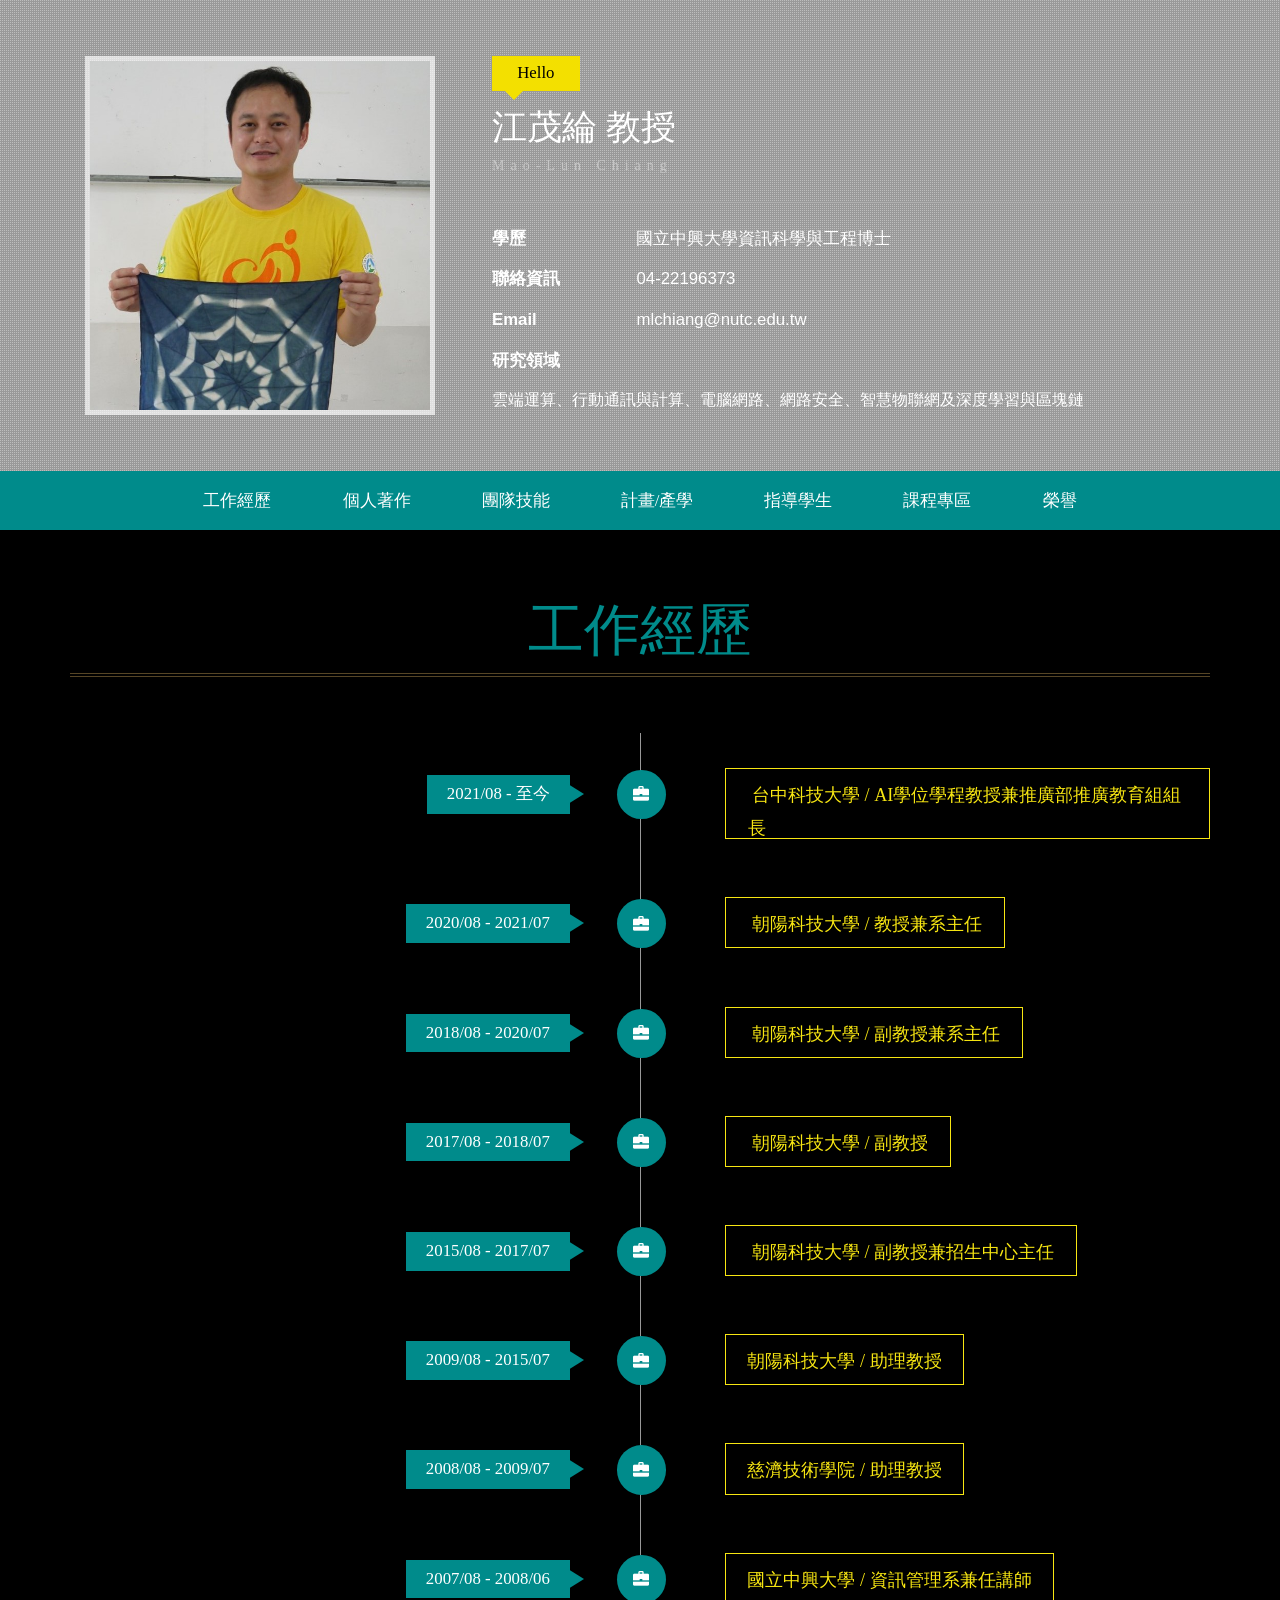
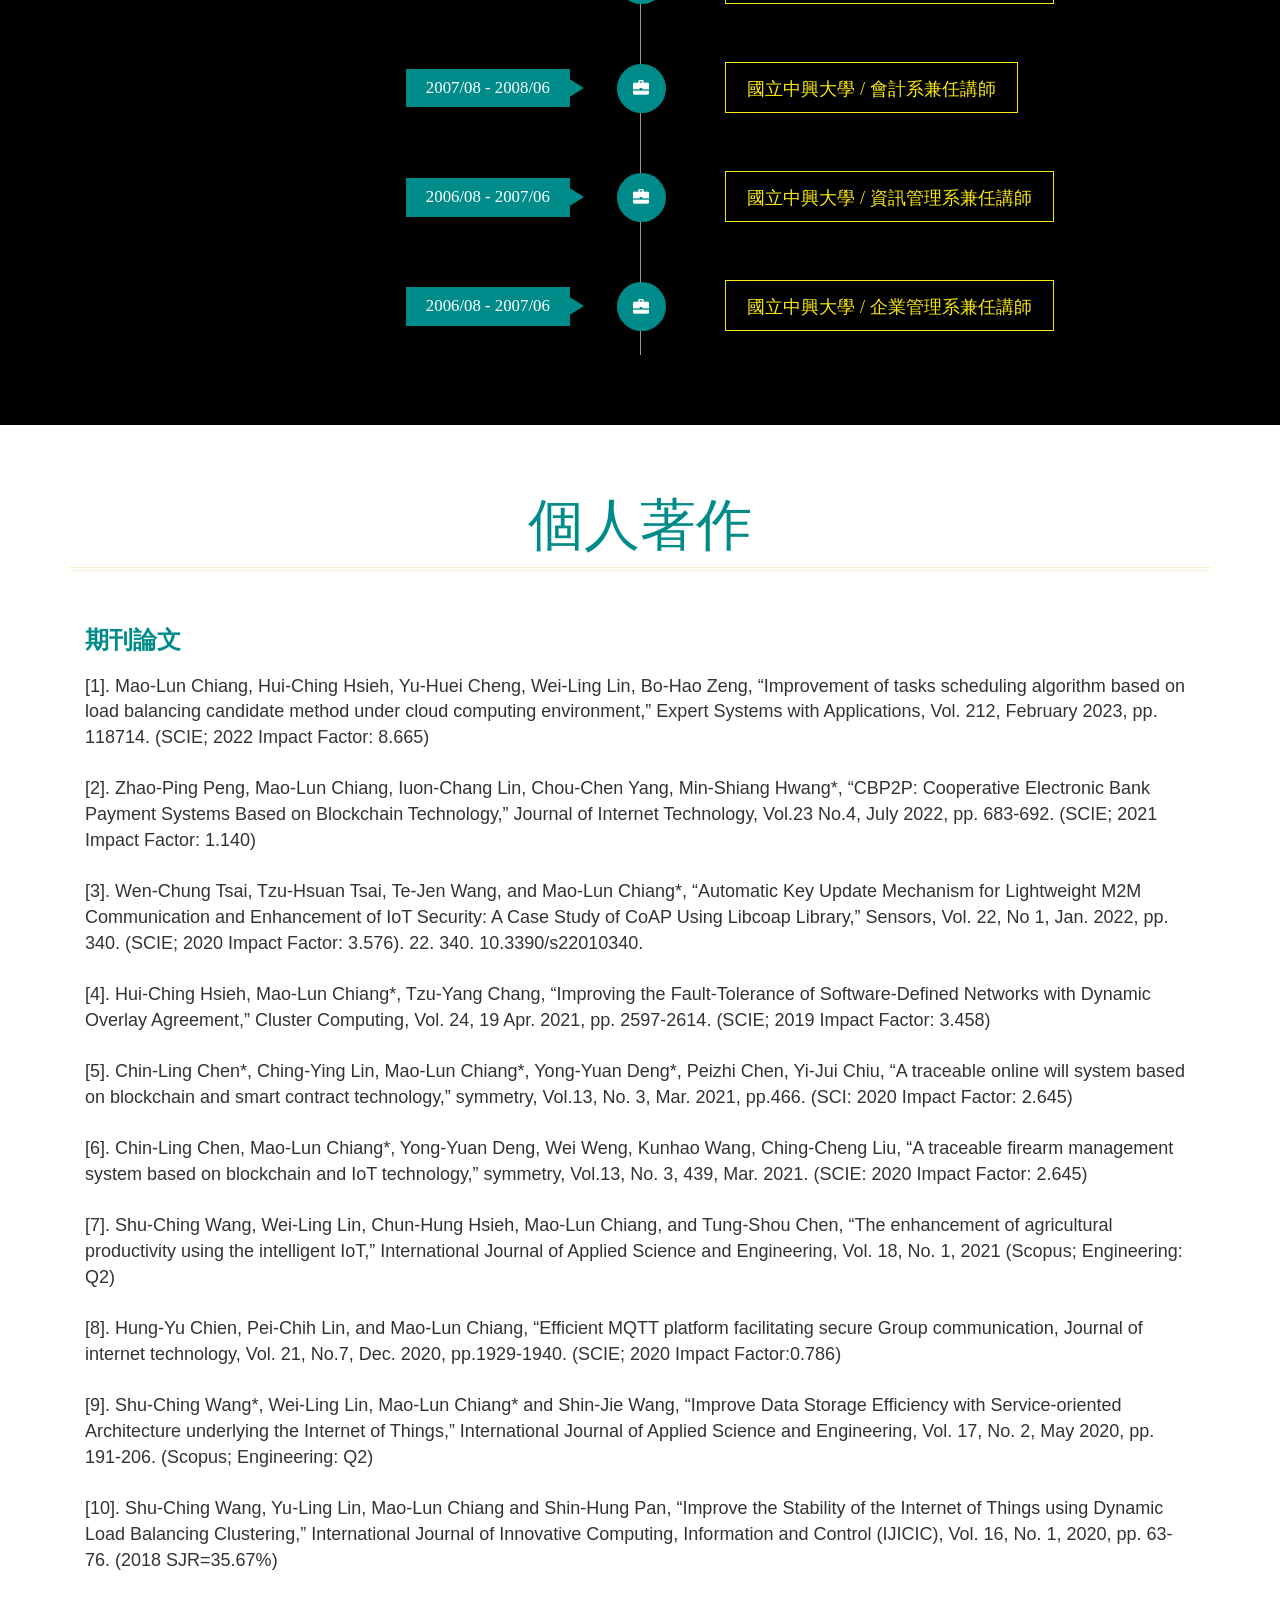
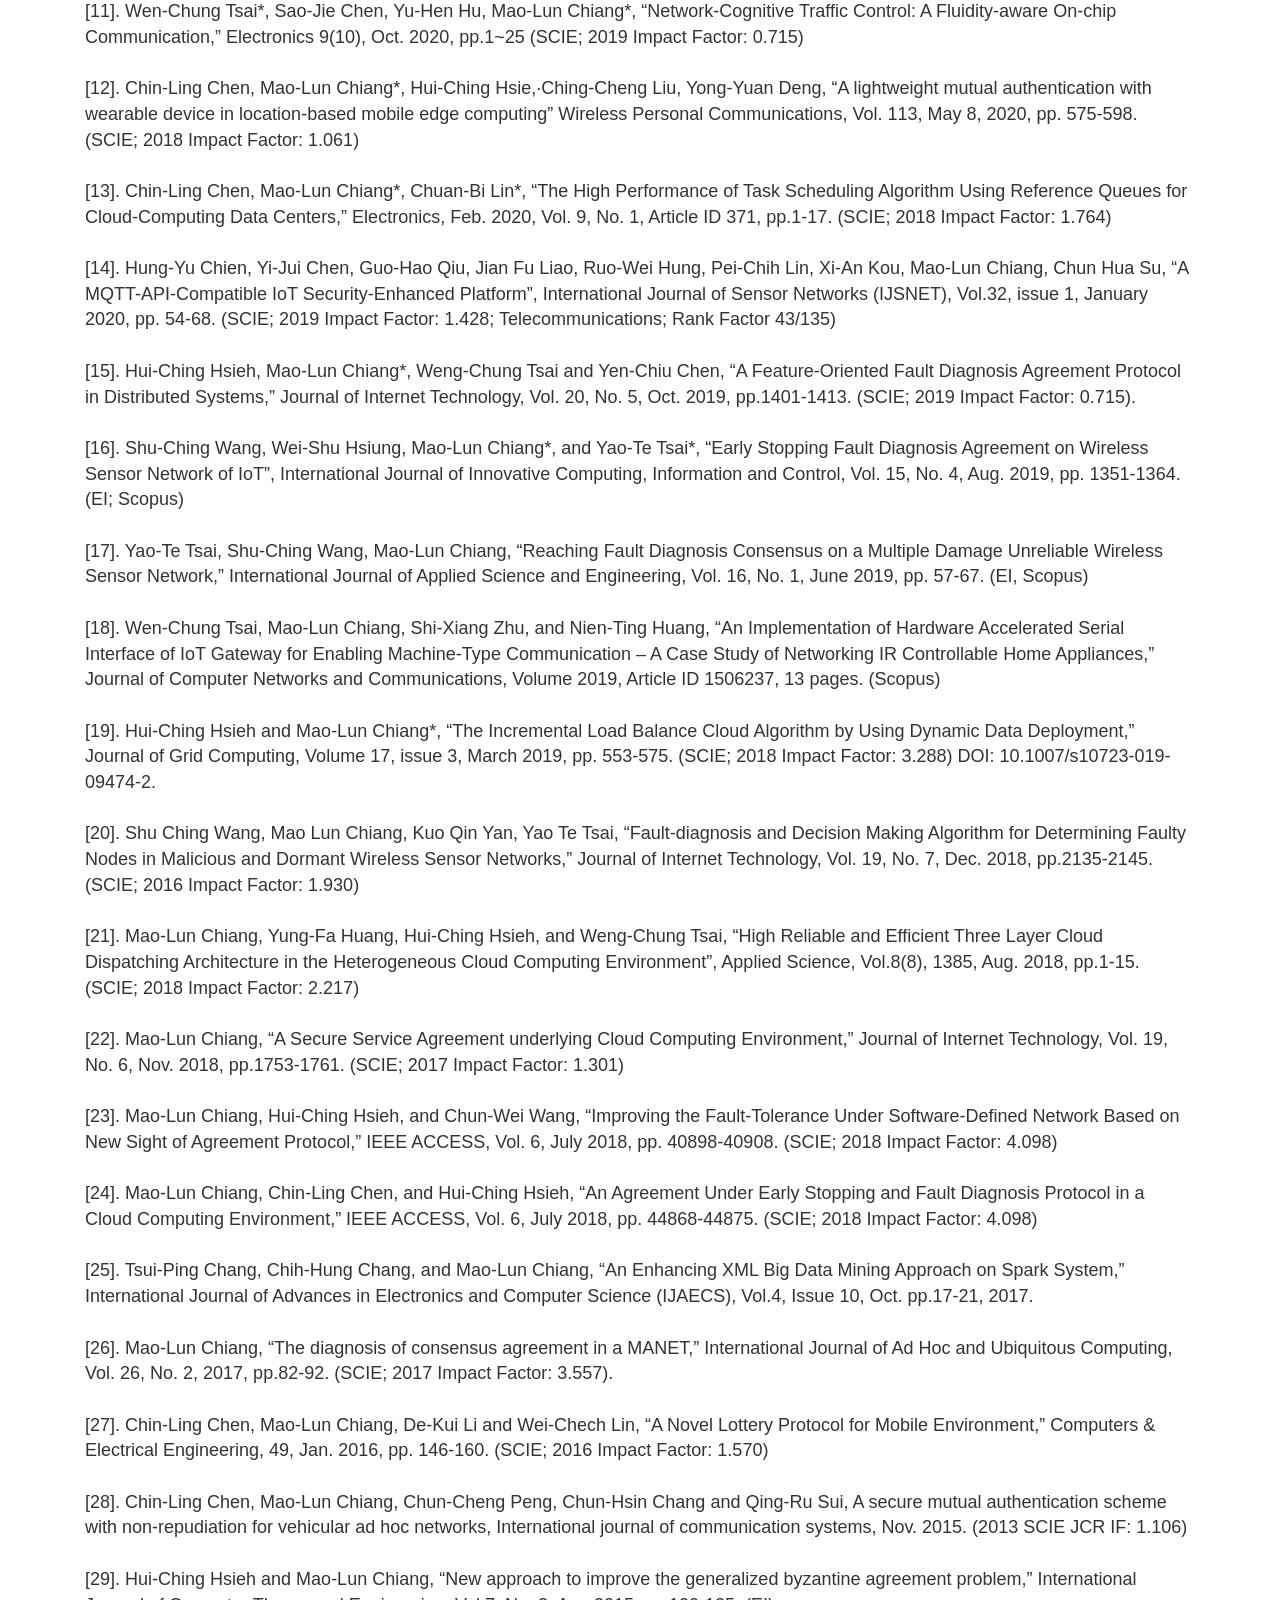
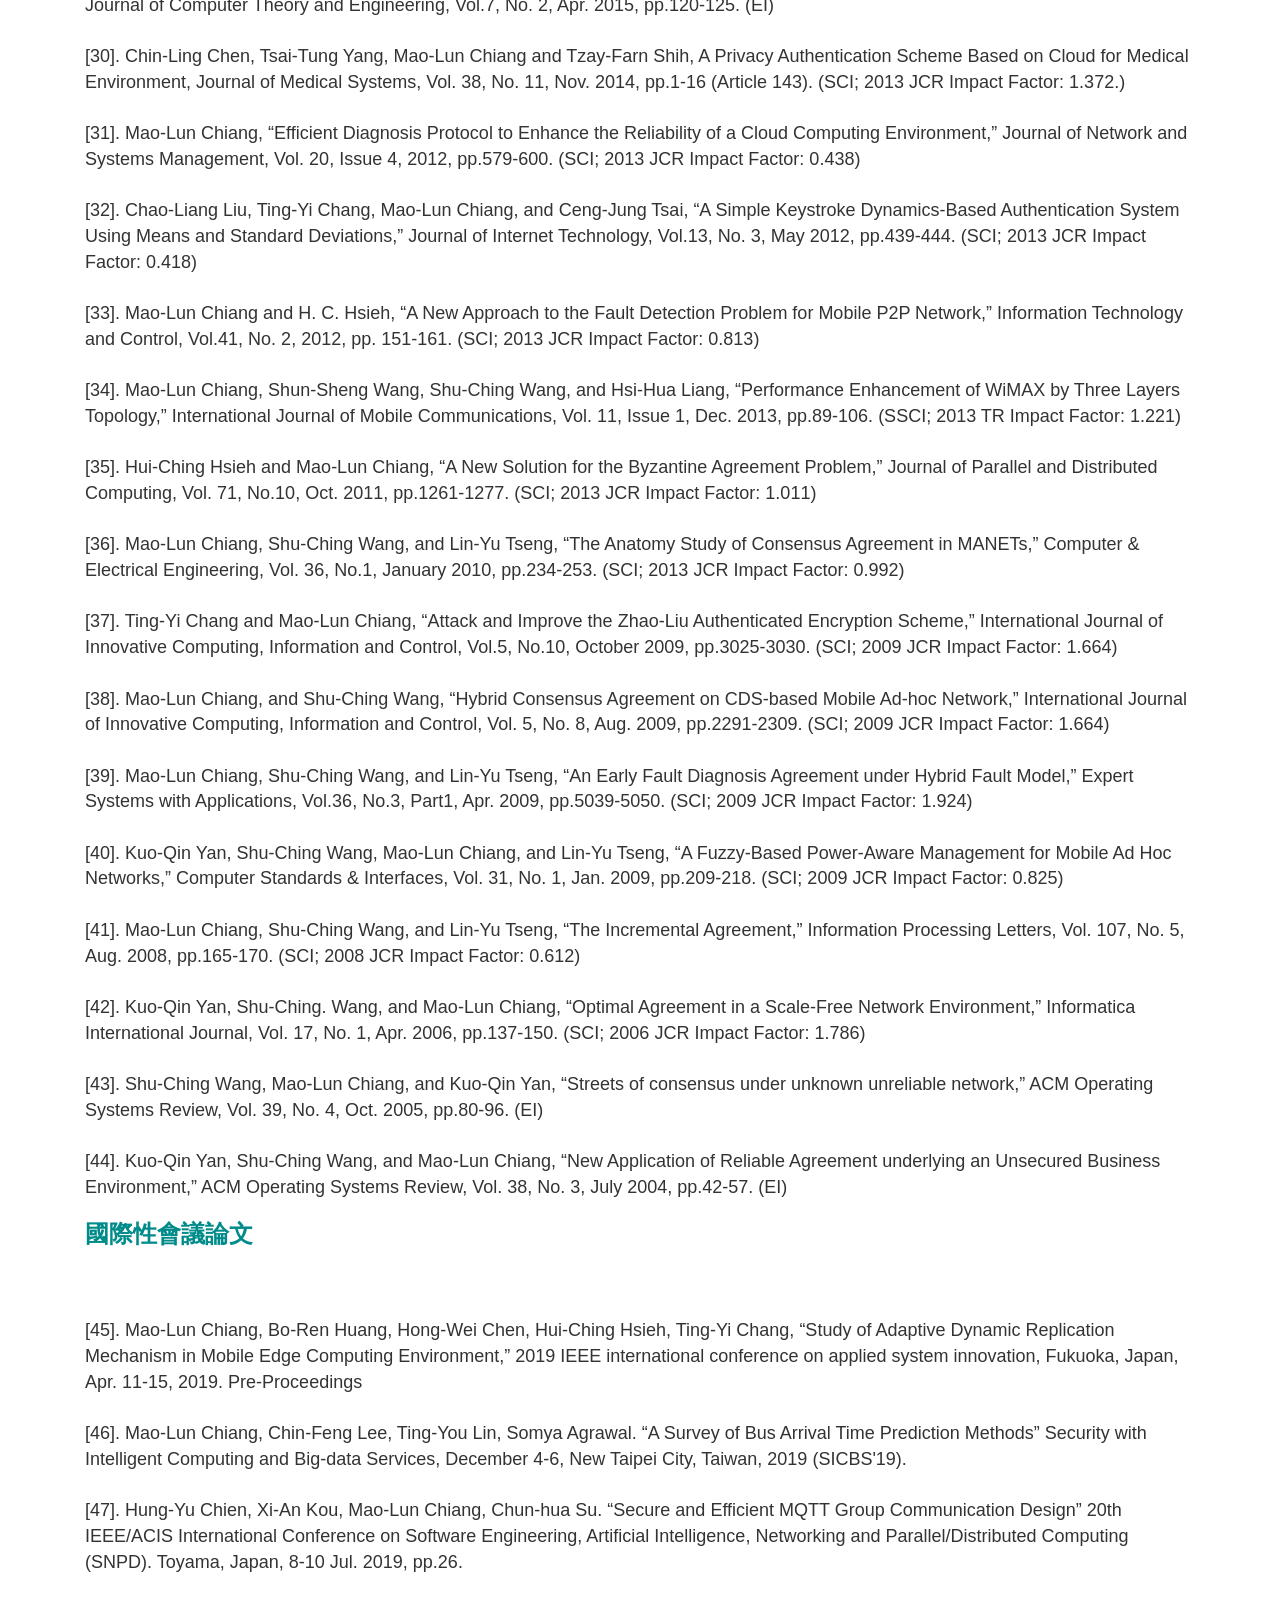
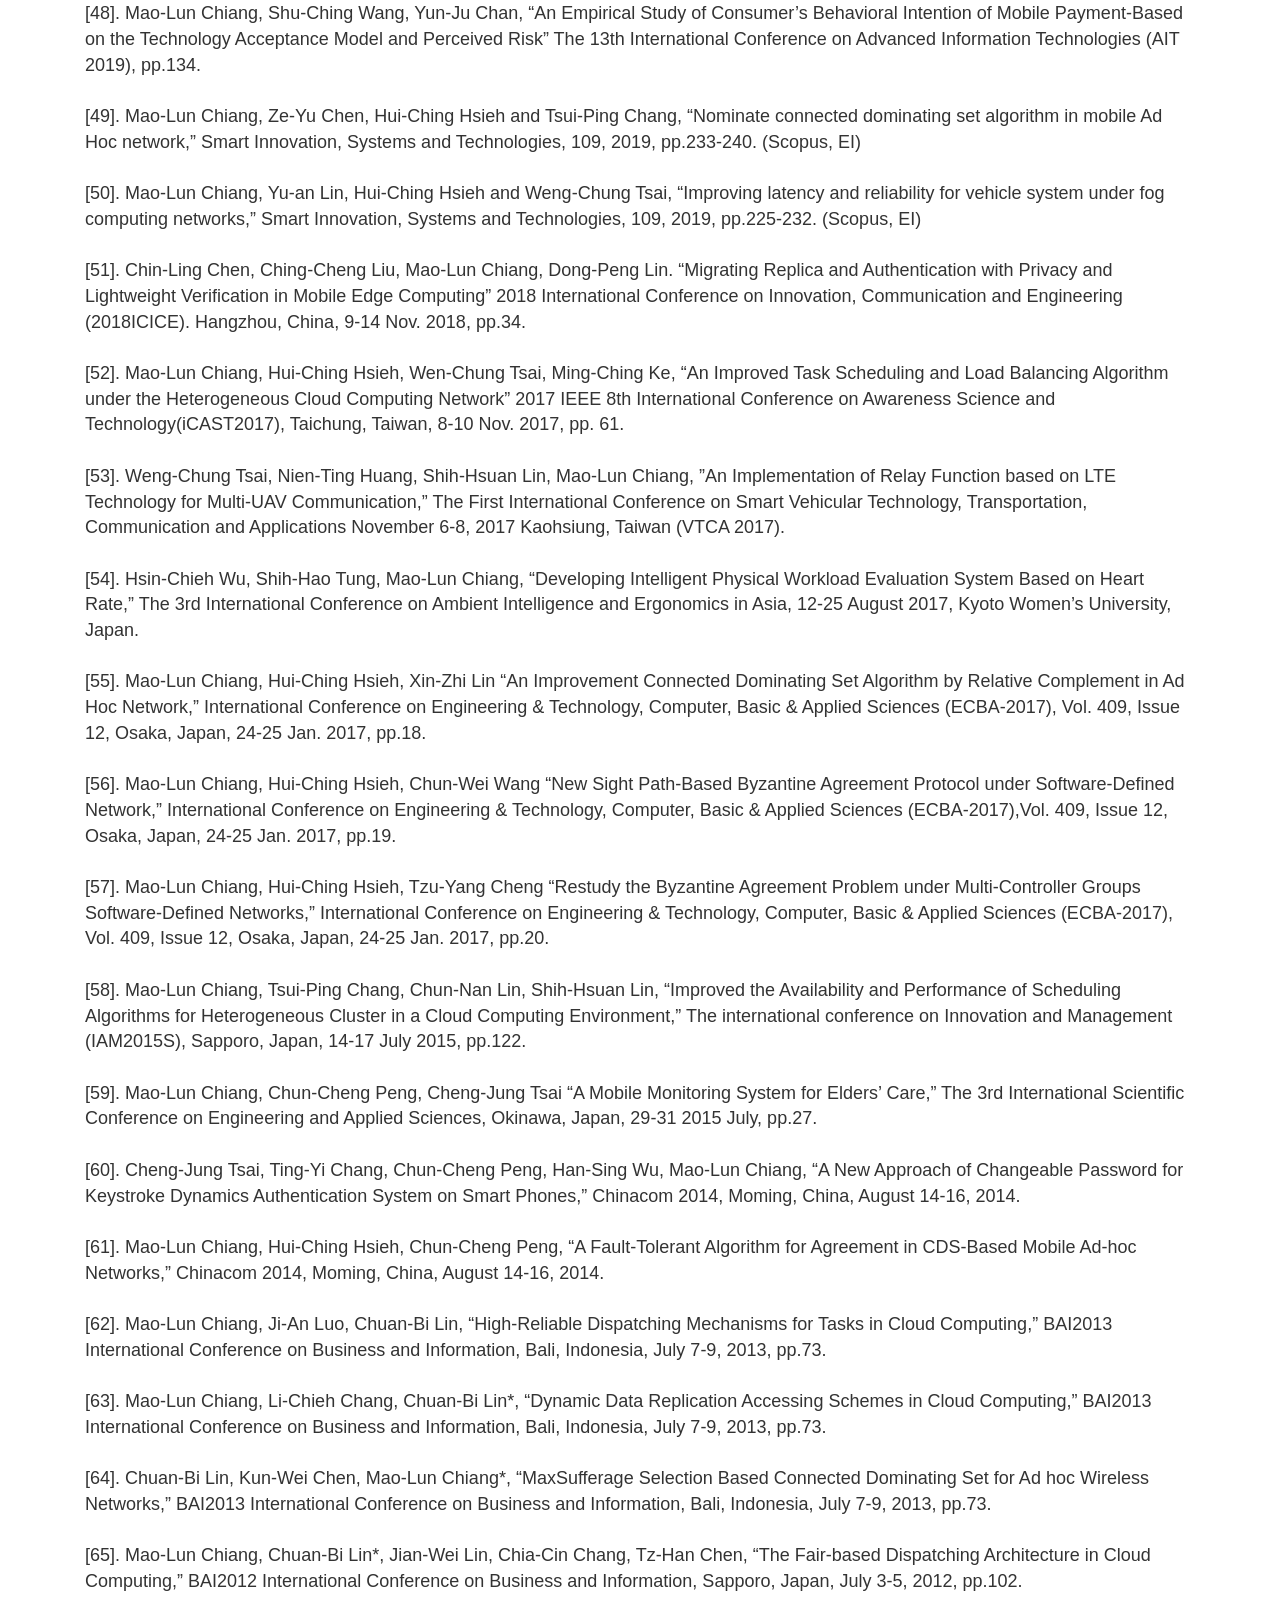
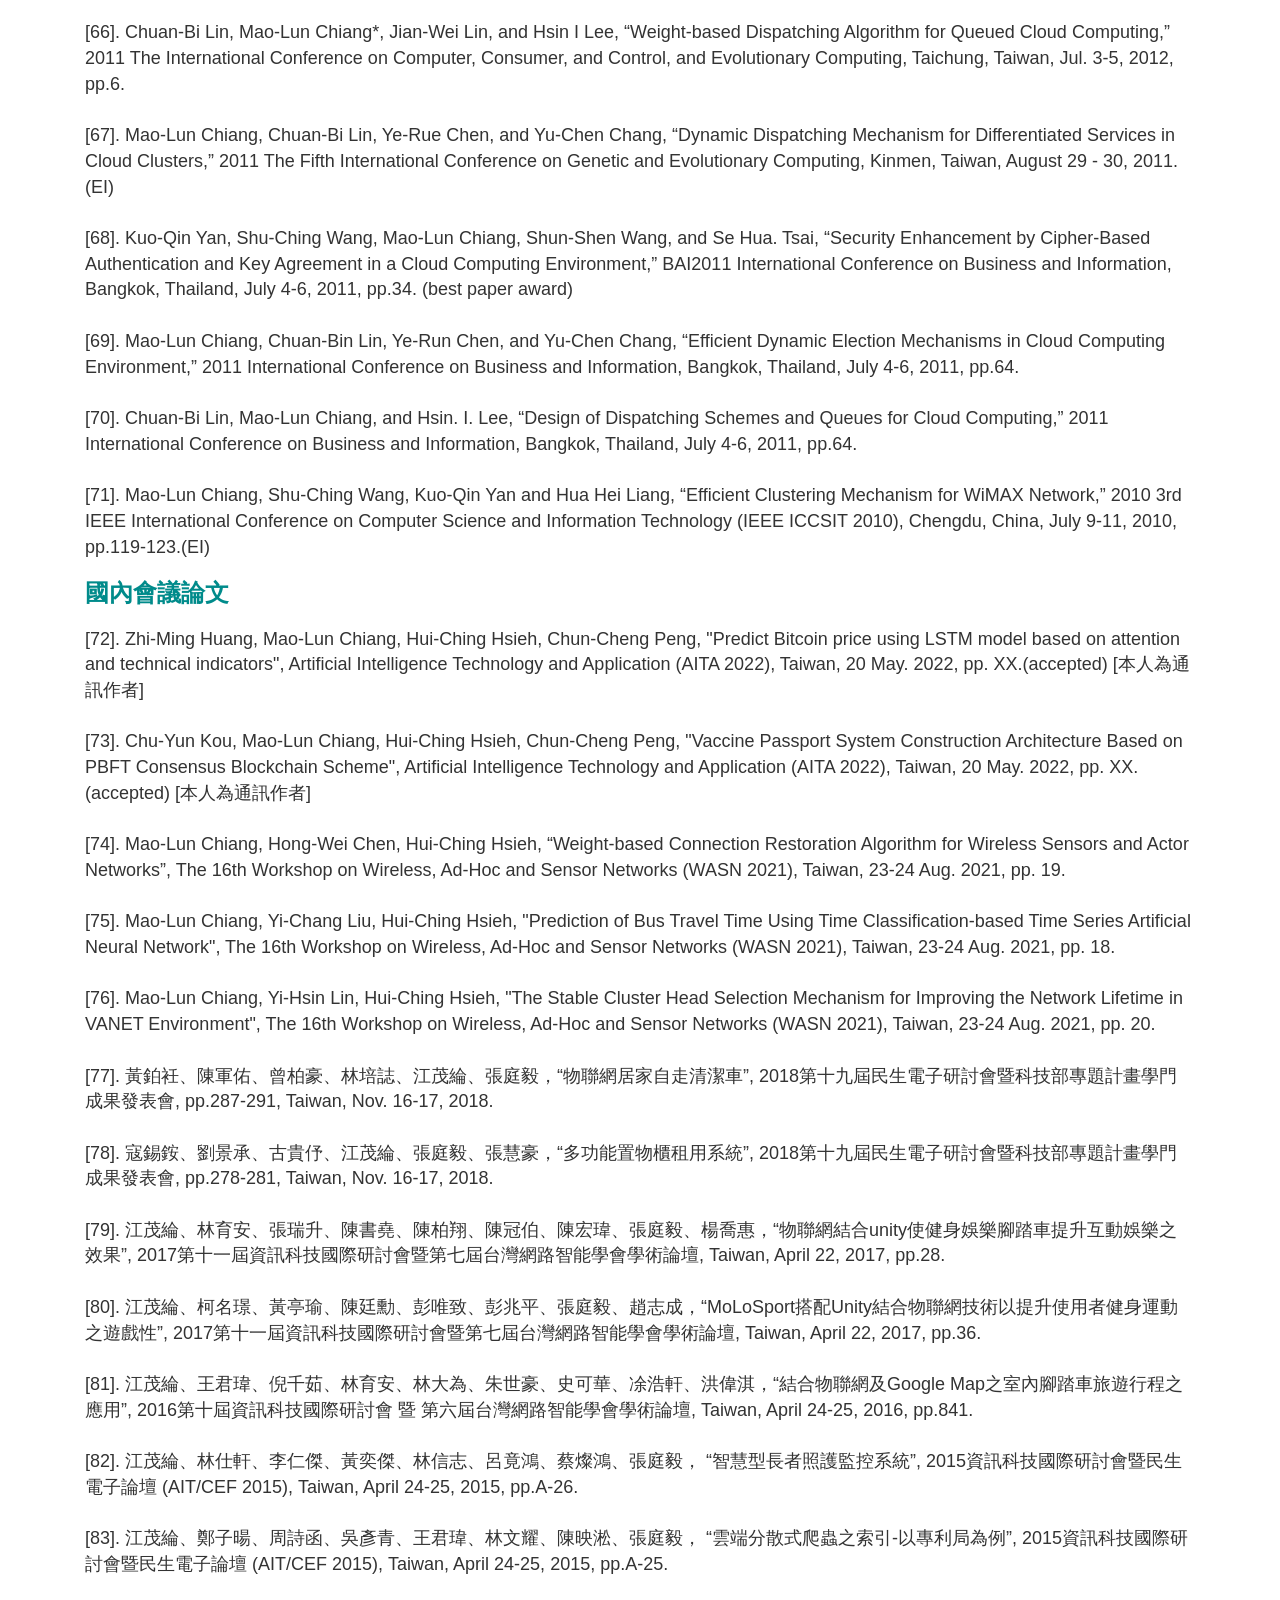
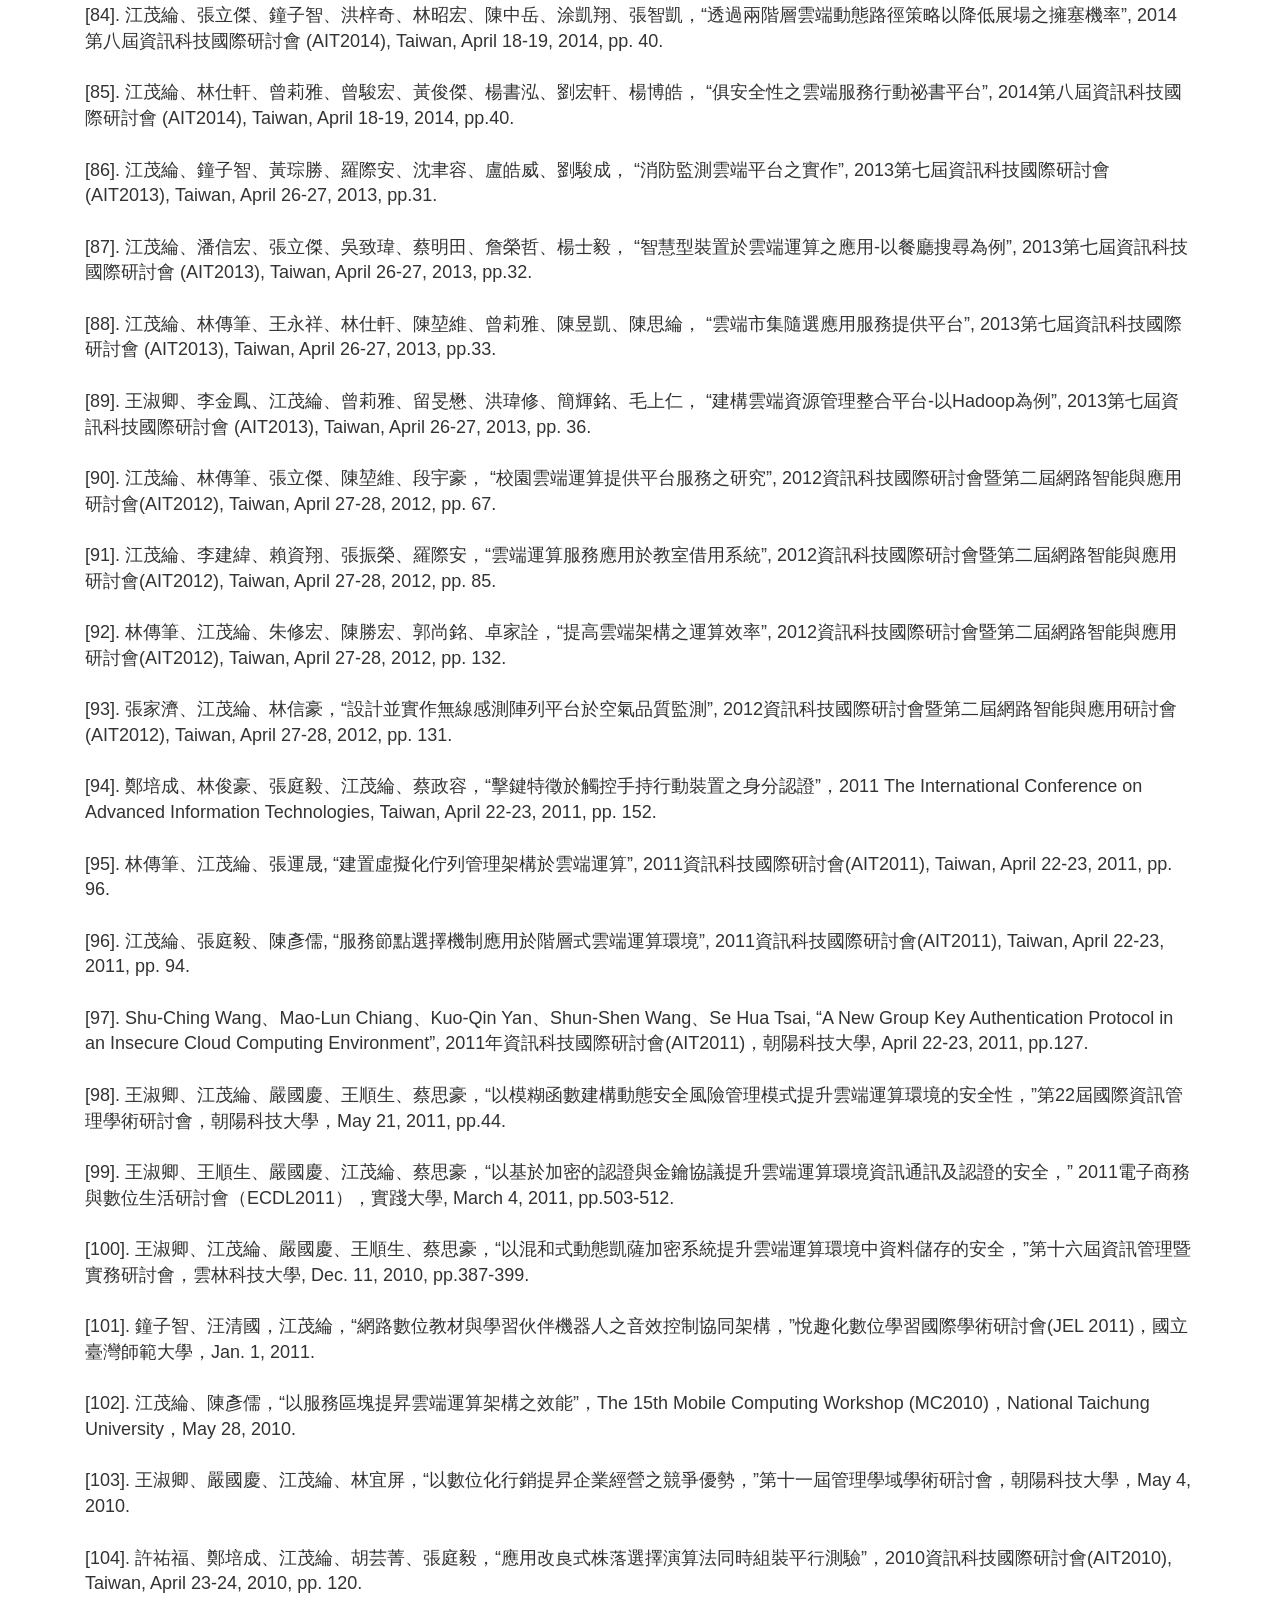
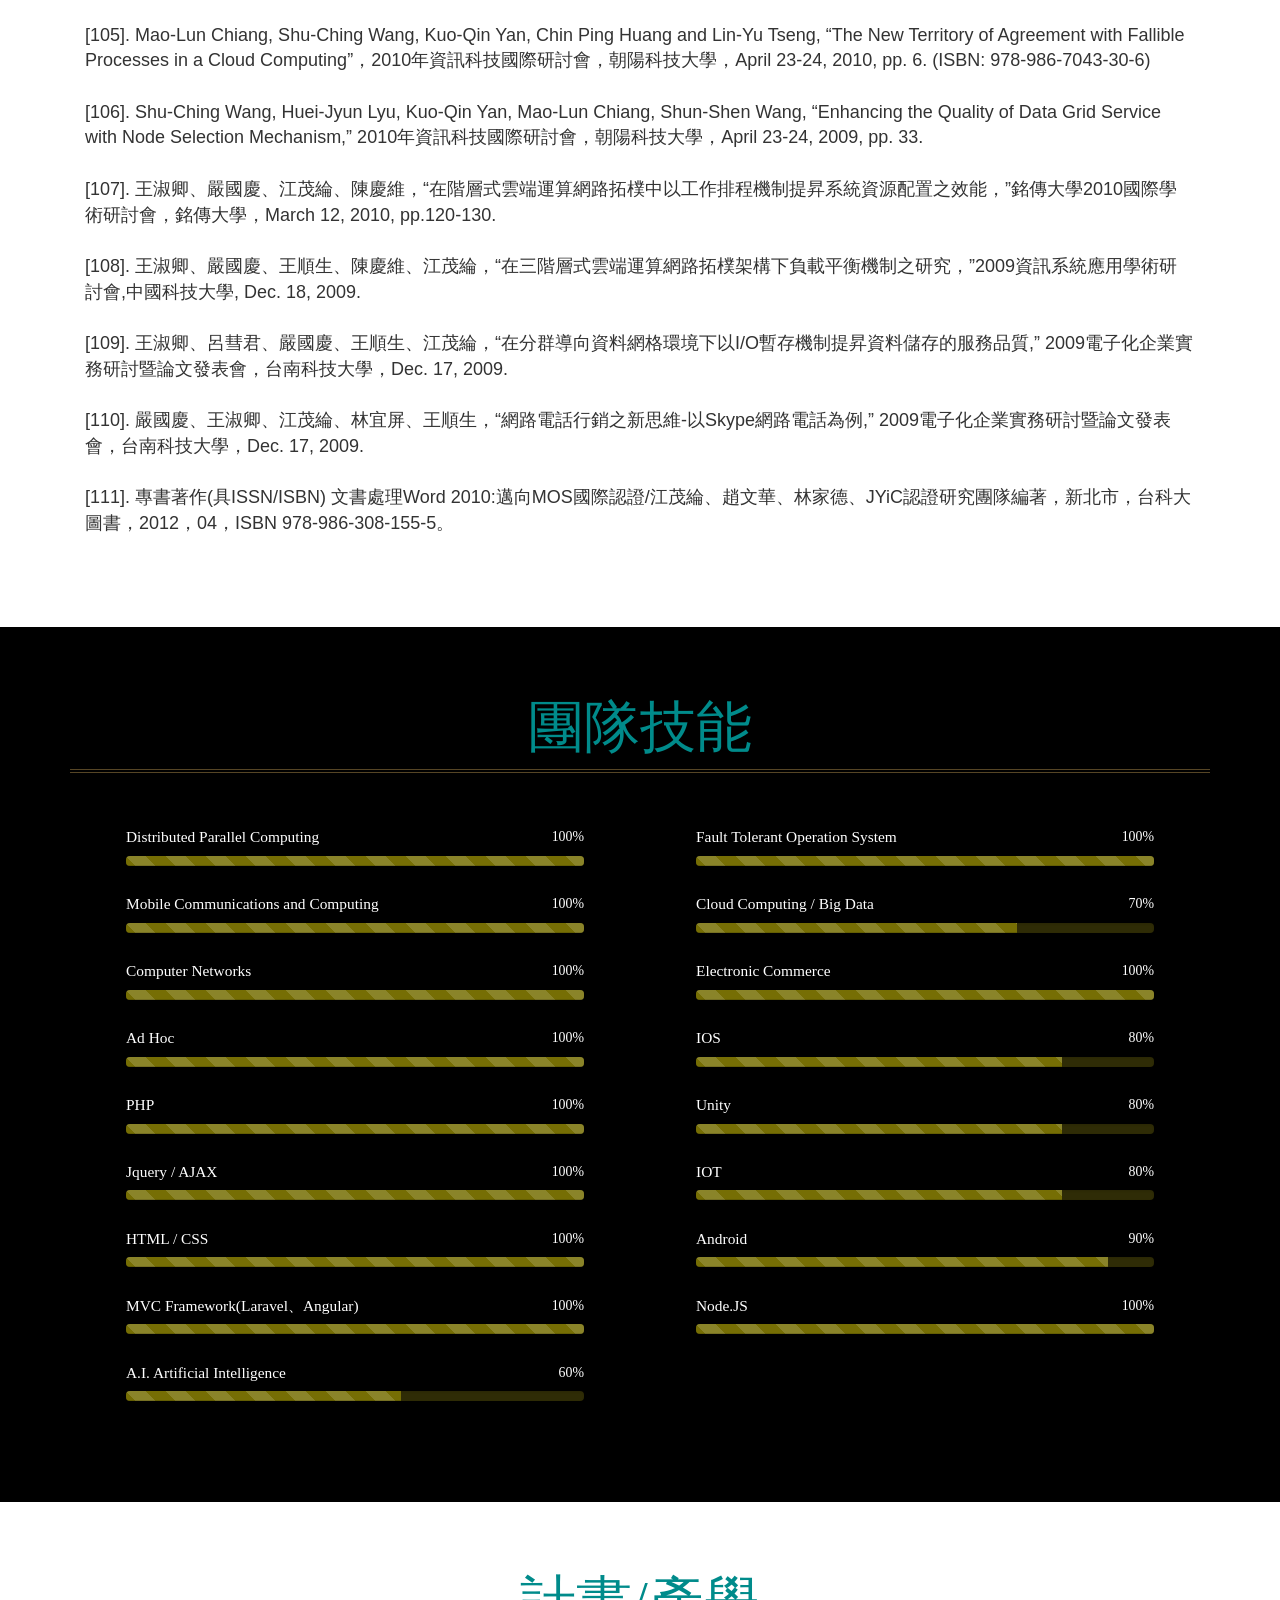
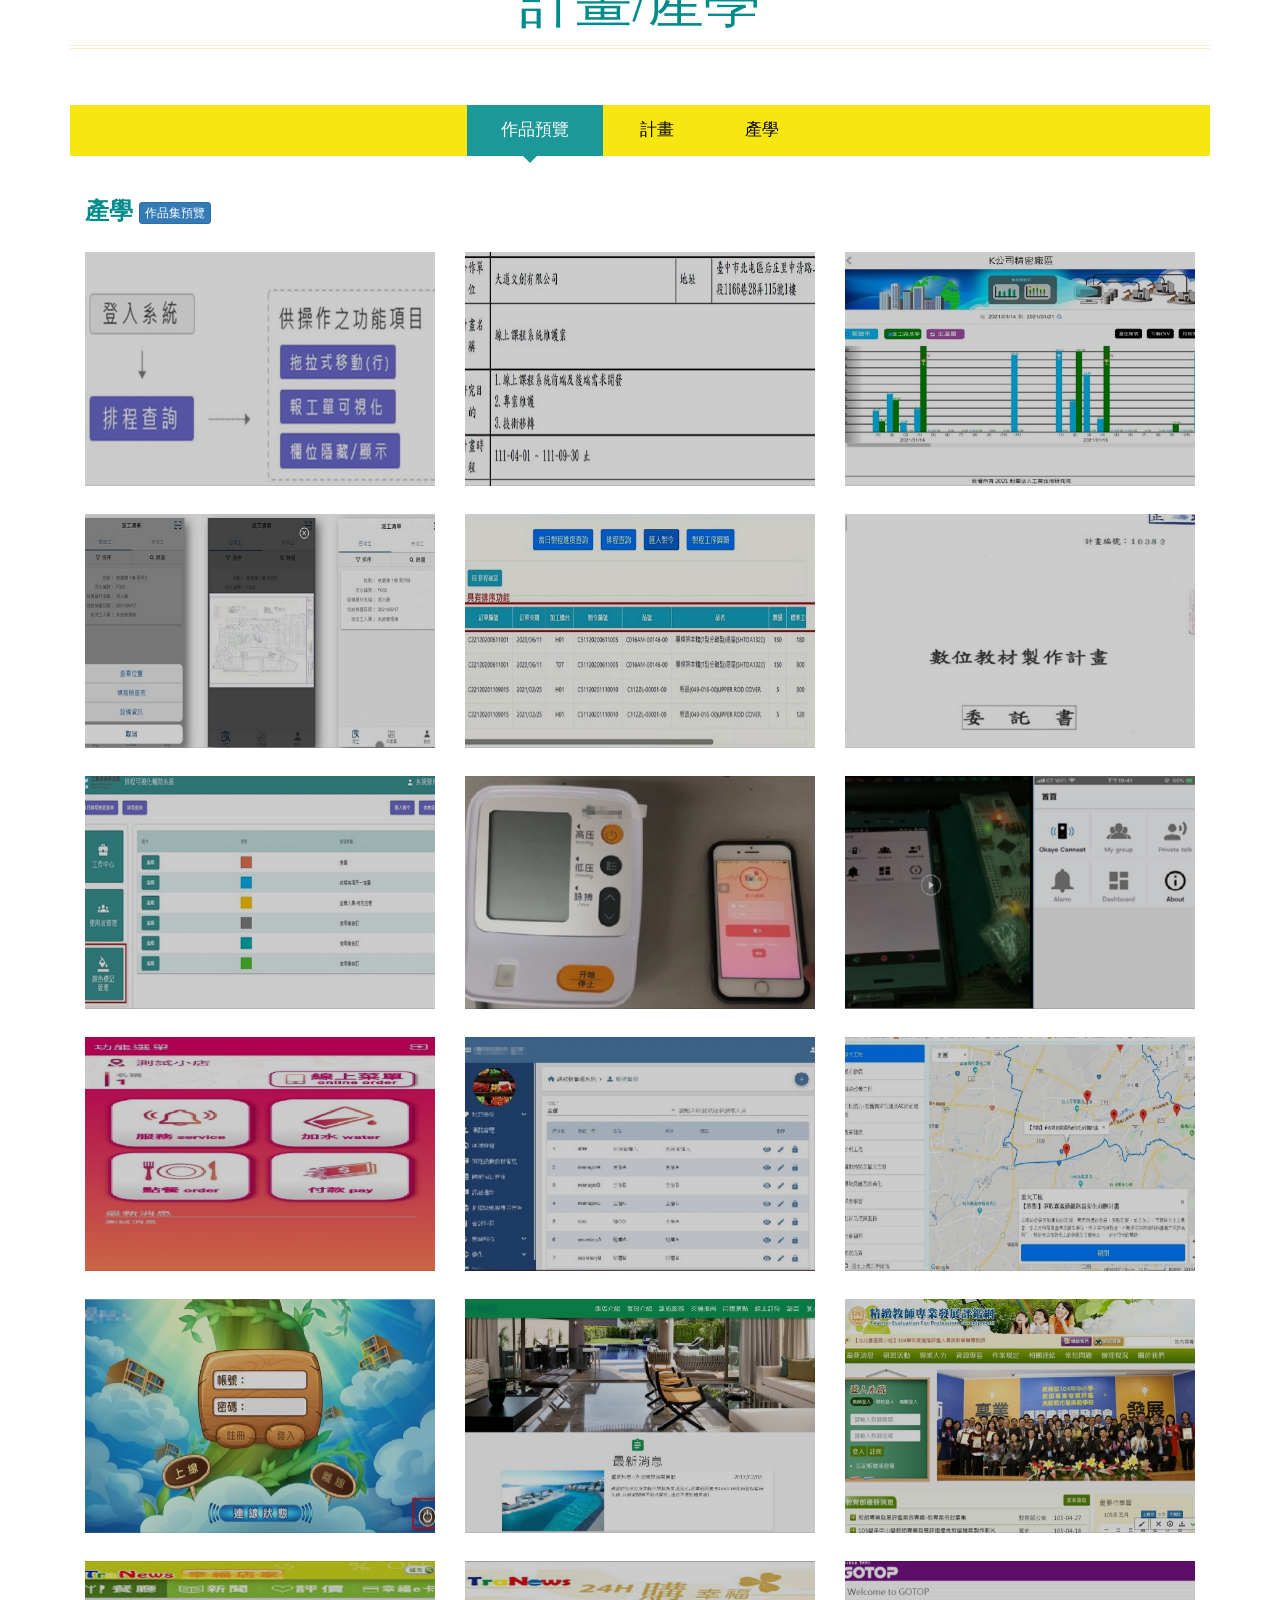
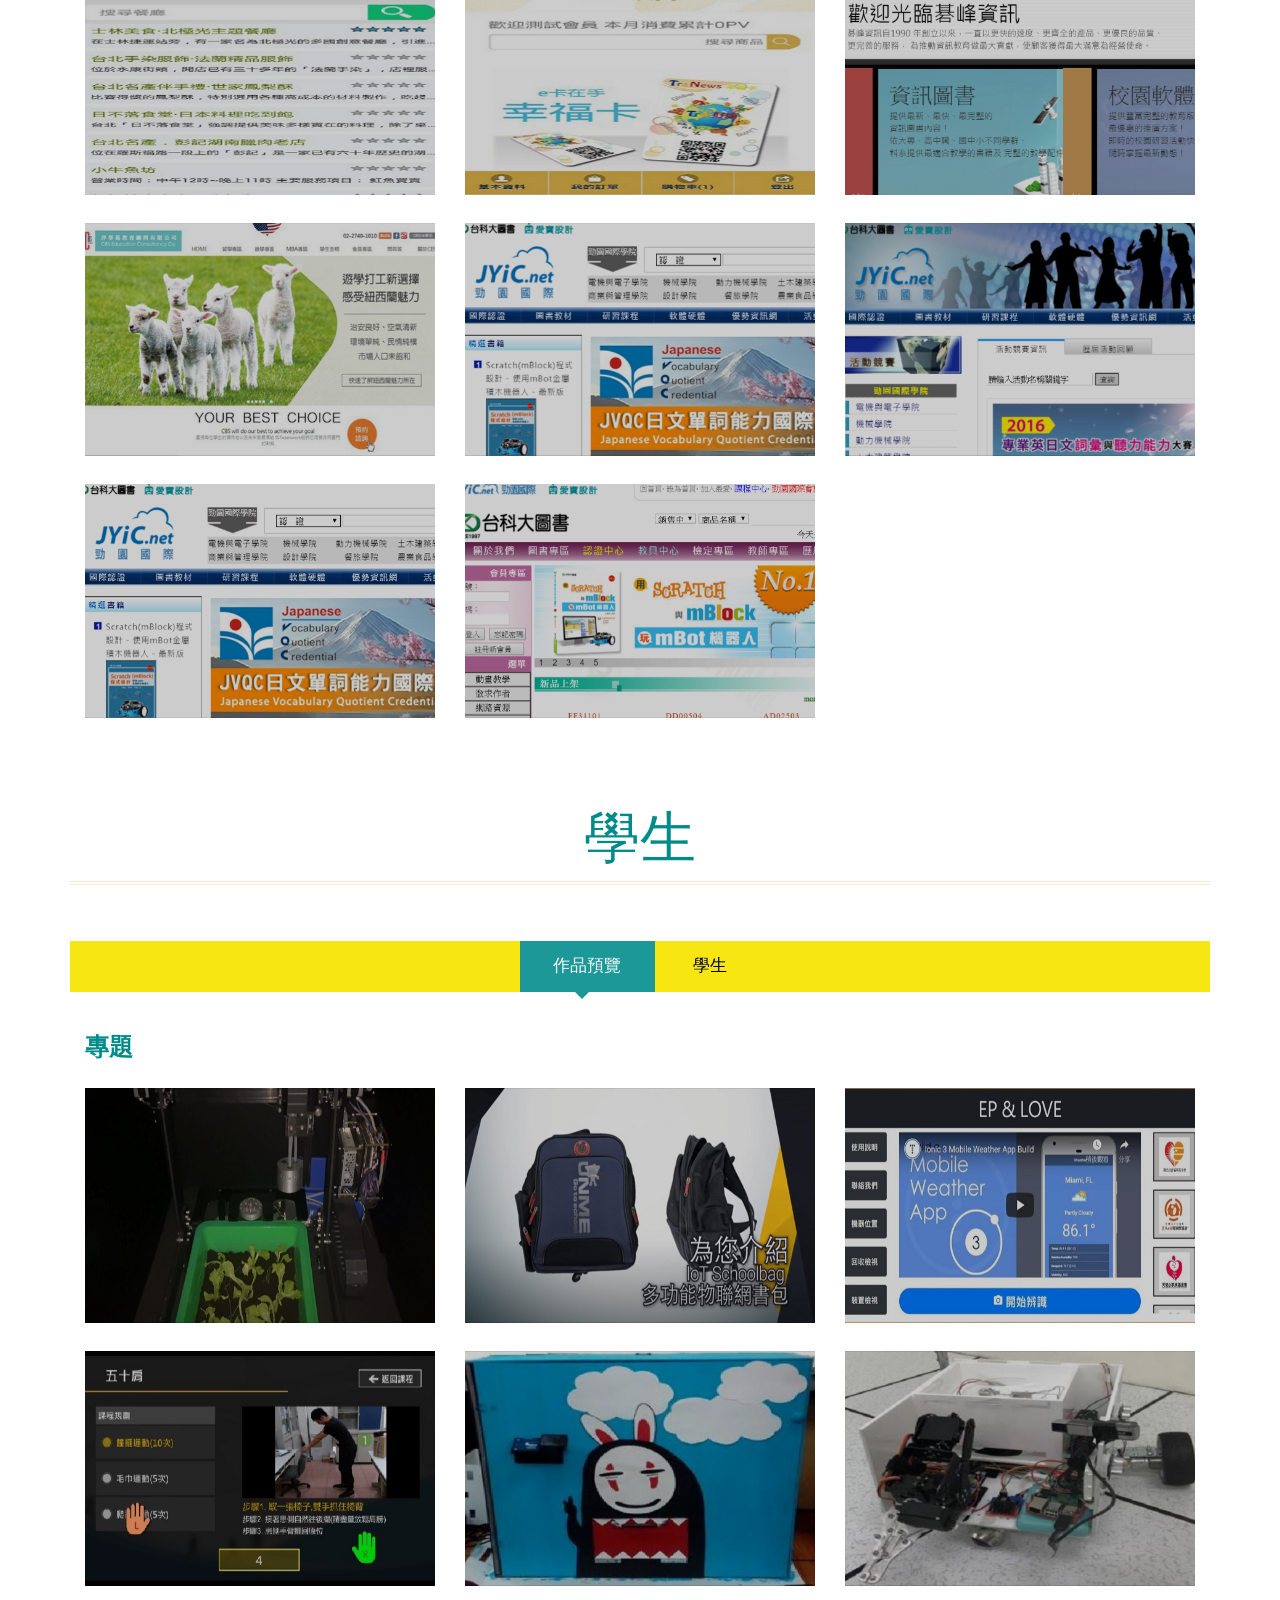
==== commit f5be37b1: "Add files via upload" ====
--- a/index.html
+++ b/index.html
@@ -488,7 +488,7 @@
 					<div class="clearfix"> </div>	
 					<div class="resp-tabs-container">
 						<div class="tab-1 resp-tab-content">
-							<div class="col-md-12 about-left title"><h3 style=" color: #008B8B;"><b>產學  </b><a href="file/20210509作品集.pdf" target="_blank"><button type="button" class="btn btn-primary btn-xs">作品集下載</button></a></h3></div>
+							<div class="col-md-12 about-left title"><h3 style=" color: #008B8B;"><b>產學  </b><a href="https://drive.google.com/file/d/1JsjKUoNQvI4O1pSKT1HMcaxs5L2NKaQx/view" target="_blank"><button type="button" class="btn btn-primary btn-xs">作品集預覽</button></a></h3></div>
 							<div class="tab_img">
 								<div class="col-md-4 portfolio-grids">
 									<div class="grid">
--- a/css/style.css
+++ b/css/style.css
@@ -0,0 +1,1101 @@
+/*--
+Author: W3layouts
+Author URL: http://w3layouts.com
+License: Creative Commons Attribution 3.0 Unported
+License URL: http://creativecommons.org/licenses/by/3.0/
+--*/
+body{
+	margin:0;
+	font-family: 'Roboto Condensed', sans-serif;
+	background: #fff;
+}
+body a{
+	transition: 0.5s all;
+	-webkit-transition: 0.5s all;
+	-moz-transition: 0.5s all;
+	-o-transition: 0.5s all;
+	-ms-transition: 0.5s all;
+	text-decoration:none;
+}
+h1,h2,h3,h4,h5,h6{
+	margin:0;	
+	font-family: 'Overlock', cursive;
+}
+p{
+	margin:0;
+}
+ul,label{
+	margin:0;
+	padding:0;
+}
+body a:hover{
+	text-decoration:none;
+}
+/*--baner--*/
+.banner {
+	background:url(../images/b1.jpg)no-repeat center 0px;
+	-webkit-background-size:cover;
+	background-size:cover;
+	-moz-background-size:cover;
+	position: relative;
+}
+.banner-info{
+	background: url(../images/dott.png)repeat 0px 0px;
+	padding: 4em 0;
+}
+.header-left img {
+    width: 100%;
+    border: 5px solid rgba(255, 255, 255, 0.68);
+}
+.header-right {
+    padding-left: 3em;
+}
+.header-right h1 {
+    font-size: 2.5em;
+    color: #fff;
+    margin: 0.5em 0 0;
+}
+.header-right h2 {
+    font-size: 1.2em;
+    color: #000;
+    background: #F3E000;
+    display: inline-block;
+    padding: .5em 1.5em;
+    position: relative;
+}
+.header-right h2:before {
+    width: 0;
+    height: 0;
+    position: absolute;
+    content: '';
+    bottom: -9px;
+    left: 12px;
+    border-style: solid;
+    border-width: 10px 10px 0 10px;
+    border-color: #F3E000 transparent transparent transparent;
+}
+.header-right h6 {
+    font-size: 1em;
+    color: #C7C7C7;
+    margin-top: 0.8em;
+    letter-spacing: 6px;
+}
+ul.address {
+    margin-top: 2em;
+    border-top: 1px solid #AFAFAF;
+    padding-top: 0.5em;
+}
+ul.address li {
+    display: block;
+}
+ul.address li ul.address-text li {
+    display: inline-block;
+    font-size: 1.2em;
+    color: #fff;
+    margin-top: 1em;
+	font-weight: 100;
+}
+ul.address li ul.address-text li:nth-child(1){
+	width: 20%;
+}
+ul.address li ul.address-text li a {
+    color: #fff;
+	text-decoration:none;
+}
+ul.address li ul.address-text li a:hover{
+    color: #0FF;
+}
+/*--//banner-top--*/
+/*--top-nav--*/
+.top-nav {
+    background: #008B8B;
+}
+.nav > li {
+    display: inline-block;
+}
+ul.nav.navbar {
+    margin: 0;
+    text-align: center;
+}
+ul.nav.navbar li a {
+    color: #fff;
+    padding: 1em 2em;
+    font-size: 1.2em;
+    font-family: 'Overlock', cursive;
+}
+ul.nav.navbar li a:hover,ul.nav.navbar li a.active,ul.nav.navbar li a:focus{
+    color: #008B8B;
+    background: #fff;
+	-webkit-transform: scale(0.8);
+	-moz-transform: scale(0.8);
+    transform: scale(0.8);
+	-o-transform: scale(0.8);
+	-ms-transform: scale(0.8);
+}
+/*--//top-nav--*/
+/*--about--*/
+.about,.work,.education,.skills,.portfolio,.contact{
+	padding:6em 0;
+}
+h3.title {
+    font-size: 4em;
+    text-align: center;
+    color: #008B8B;
+    border-bottom: 4px double rgba(247, 197, 106, 0.35);
+    padding-bottom: 0.2em;
+	margin-bottom: 1em;
+}
+p {
+    font-size: 1em;
+    color: #999;
+    line-height: 1.8em;
+}
+.about-right {
+    padding-left: 5em;
+}
+.about-right ul {
+    border: 3px double #008B8B;
+    padding: 1em 2em;
+}
+.about-right h5 {
+    font-size: 2em;
+    text-align: center;
+    color: #008B8B;
+}
+.about-right ul li {
+    display: block;
+    color: #999;
+    margin: 1em 0;
+	font-size:1em;
+}
+.about-right ul li span.glyphicon {
+    font-size: 0.8em;
+	margin-right: 6px;
+}
+/*--//about--*/
+/*--work--*/
+.work {
+    background: #000;
+}
+.work-left {
+    text-align: right;
+    padding: 3em 5em 0 0;
+}
+.work-right {
+    border-left: 1px solid #999;
+    padding: 2.5em 0 2em 6em;
+}
+.work-info h4 {
+    font-size: 1.2em;
+    background: darkcyan;
+    display: inline-block;
+    padding: .6em 1.2em;
+    color: #fff;
+	position:relative;
+}
+.work-info h4:before {
+    width: 0;
+    height: 0;
+    position: absolute;
+	/*-- w3layouts --*/
+    content: '';
+    top: 9px;
+    right: -14px;
+    border-style: solid;
+    border-width: 10px 0 10px 16px;
+    border-color: transparent transparent transparent rgb(0, 139, 139);
+}
+.work-info h5 {
+    font-size: 1.3em;
+    color: #F7E612;
+    margin-bottom: .5em;
+    border: 1px solid #F7E612;
+    display: inline-block;
+    padding: 0 1.2em;
+}
+.work-info h5 span.glyphicon {
+    font-size: 0.9em;
+    color: #fff;
+    background: #008B8B;
+    padding: 1em;
+    -webkit-border-radius: 70%;
+    -moz-border-radius: 70%;
+    border-radius: 70%;
+    -webkit-transition: .5s all;
+    -moz-transition: .5s all;
+    transition: .5s all;
+    -webkit-transform: scale(1);
+    -moz-transform: scale(1);
+    transform: scale(1);
+    -o-transform: scale(1);
+    -ms-transform: scale(1);
+}
+.work-right h5 span.glyphicon {
+    margin-right: 5em;
+    margin-left: -8em;
+}
+.work-left2 h5 span.glyphicon {
+    margin-left: 4em;
+    margin-right: -7.3em;
+    z-index: 9;
+}
+.work-right.work-right2 {
+    min-height: 210px;
+    float: right;
+}
+.work-right.work-right2 h4:before {
+    left: -14px;
+	-webkit-transform: rotate(180deg);
+	-moz-transform: rotate(180deg);
+	/*-- agileits --*/
+    transform: rotate(180deg);
+	-o-transform: rotate(180deg);
+	-ms-transform: rotate(180deg);
+}
+.work-right.work-right2 h4 {
+    margin-top: 0.8em;
+}
+.work-info:hover h5 span.glyphicon {
+    color: #F7E612;
+	-webkit-transform: scale(1.2);
+	-moz-transform: scale(1.2);
+    transform: scale(1.2);
+	-o-transform: scale(1.2);
+	-ms-transform: scale(1.2);
+}
+/*--//work--*/
+/*--education--*/
+.education .work-info h5 {
+    color: #000;
+}
+/*--//education--*/
+/*--skills--*/
+.skills{
+	background:#000;
+}
+.bar-grids {
+    padding: 0 4em;
+}
+.progress {
+    height: 10px;
+    margin-bottom: 2.2em;
+    background-color: #2F2C06;
+}
+.progress-bar { 
+    background-color: #766E04;
+}
+.bar-grids h6 {
+    font-size: 1.1em;
+    color: #fff;
+    margin-bottom: 0.6em;
+}
+.bar-grids h6 span {
+    float: right;
+    font-size: 0.9em;
+}
+/*--//skills--*/
+/*--portfolio--*/
+/*--SAP--*/
+ul.resp-tabs-list {  
+/*-- w3layouts --*/
+background: #F7E612;
+}
+.sap_tabs{
+	clear:both;
+	padding: 0;
+}
+.tab_box{
+	background:#fd926d;
+	padding: 2em;
+}
+.top1{
+	margin-top: 2%;
+}
+.resp-tabs-list {
+    list-style: none;
+    margin: 0 auto 3em;
+    text-align: center;
+}
+.resp-tab-item {
+    color: #000;
+    font-size: 1.2em;
+    cursor: pointer;
+    display: inline-block;
+    list-style: none;
+    outline: none;
+    -webkit-transition: all 0.5s;
+    -moz-transition: all 0.5s;
+    -ms-transition: all 0.5s;
+    -o-transition: all 0.5s;
+    transition: all 0.5s;
+    padding: 0.8em 2em;
+    font-weight: 400;
+	position:relative;
+}
+.resp-tab-item:hover{
+    color: #1D9898;
+}
+.resp-tab-active,.resp-tab-active:hover{
+    text-shadow: none;
+    color: #fff;
+    background: #1D9898;
+}
+.resp-tab-active:before {
+    width: 0;
+    height: 0;
+    position: absolute;
+    content: '';
+    bottom: -7px;
+    left: 41%;
+	/*-- agileits --*/
+    border-style: solid;
+    border-width: 7px 7px 0 7px;
+    border-color: #1D9898 transparent transparent transparent;
+}
+.resp-tabs-container {
+	padding: 0px;
+	clear: left;	
+}
+h2.resp-accordion {
+	cursor: pointer;
+	padding: 5px;
+	display: none;
+}
+.resp-tab-content {
+	display: none;
+}
+.resp-content-active, .resp-accordion-active {
+   display: block;
+}
+/*--//SAP--*/
+/*--img-hover--*/
+.portfolio-grids {
+    margin-top: 2em;
+}
+.grid {
+	position: relative;
+	overflow:hidden;
+	background: #000;
+}
+.grid img {
+	opacity: 0.8;
+}
+.grid .figcaption {
+    padding: 2em 2.5em;
+    color: #fff;
+    -webkit-backface-visibility: hidden;
+    backface-visibility: hidden;
+}
+.grid .figcaption::before,
+.grid .figcaption::after {
+	pointer-events: none;
+}
+
+.grid .figcaption{
+	position: absolute;
+	top: 0;
+	left: 0;
+	width: 100%;
+	height: 100%;
+}
+
+/* Anchor will cover the whole item by default */
+
+.grid img {
+	max-width: none;
+	width: 100%;
+	width: -webkit-calc(100% + 20px);
+	width: calc(100% + 20px);
+	-webkit-transition: opacity 0.35s, -webkit-transform 0.35s;
+	-moz-transition: opacity 0.35s, -moz-transform 0.35s;
+	transition: opacity 0.35s, transform 0.35s;
+	-webkit-transform: translate3d(-10px,0,0);
+	-moz-transform: translate3d(-10px,0,0);
+	transform: translate3d(-10px,0,0);
+	-o-transform: translate3d(-10px,0,0);
+	-ms-transform: translate3d(-10px,0,0);
+	-webkit-backface-visibility: hidden;
+	backface-visibility: hidden;
+}
+.grid:hover img {
+	-moz-opacity: 0.5;
+	opacity: 0.5;
+	-webkit-transform: translate3d(0,0,0);
+	-moz-transform: translate3d(0,0,0);
+	transform: translate3d(0,0,0);
+	-o-transform: translate3d(0,0,0);
+	-ms-transform: translate3d(0,0,0);	
+}
+.grid .figcaption {
+	text-align: left;
+}
+.grid h3 {
+    position: relative;
+    overflow: hidden;
+    padding: 0.5em 0;
+	-moz-opacity: 0;
+    opacity: 0;
+    text-transform: uppercase;
+    font-size: 2em;
+    color: #fff;
+}
+.grid h3 span {
+    font-weight: 800;
+    margin-left: 5px;
+}
+.grid h3::after {
+	position: absolute;
+	bottom: 0;
+	left: 0;
+	width: 100%;
+	height: 2px;
+	background: #fff;
+	content: '';
+	-webkit-transition: -webkit-transform 0.35s;
+	-moz-transition: transform 0.35s;
+	transition: transform 0.35s;
+	-webkit-transform: translate3d(-100%,0,0);
+	-moz-transform: translate3d(-100%,0,0);
+	transform: translate3d(-100%,0,0);
+	-o-transform: translate3d(-100%,0,0);
+	-ms-transform: translate3d(-100%,0,0);
+}
+.grid:hover h3::after {
+	-webkit-transform: translate3d(0,0,0);
+	-moz-transform: translate3d(0,0,0);
+	transform: translate3d(0,0,0);
+	-o-transform: translate3d(0,0,0);
+	-ms-transform: translate3d(0,0,0);
+}
+.grid:hover h3 {
+	-moz-opacity:1;
+	opacity:1;
+}
+.grid p {
+    padding: 1em 0 0;
+	-moz-opacity:1;
+    opacity: 0;
+    -webkit-transition: opacity 0.35s, -webkit-transform 0.35s;
+	-moz-transition: opacity 0.35s, transform 0.35s;
+    transition: opacity 0.35s, transform 0.35s;
+    -webkit-transform: translate3d(100%,0,0);
+	-moz-transform: translate3d(100%,0,0);
+    transform: translate3d(100%,0,0);
+	-o-transform: translate3d(100%,0,0);
+	-ms-transform: translate3d(100%,0,0);
+    color: #fff;
+    letter-spacing: 2px;
+}
+.grid:hover p {
+	-moz-opacity: 1;
+	opacity: 1;
+	-webkit-transform: translate3d(0,0,0);
+	-moz-transform: translate3d(0,0,0);
+	transform: translate3d(0,0,0);
+	-o-transform: translate3d(0,0,0);
+	-ms-transform: translate3d(0,0,0);
+}
+/*--//portfolio--*/
+/*--contact--*/
+.contact{
+	background:#000;
+}
+.contact-left iframe {
+    width: 100%;
+    min-height: 29.5em;
+    border: none;
+}
+.contact-form h5 {
+    font-size: 2em;
+    color: #333;
+}
+.address-left {
+    float: left;
+    width: 41%;
+	position: relative;
+}
+.address-right {
+    float: right;
+    width: 46%;
+}
+.contact p {
+    color: #fff;
+    font-weight: 300;
+}
+.contact p a {
+    color: #fff;
+}
+.contact p a:hover{
+    color: #F7E612;
+}
+.address-left:after {
+    content: '';
+    width: 1px;
+    height: 100%;
+    background: #ccc;
+    position: absolute;
+    top: 0;
+    right: -17px;
+}
+.contact-form input[type="text"] {
+    width: 49%;
+    color: #fff;
+    background: none;
+    outline: none;
+    font-size: 1em;
+    padding: .8em 1em;
+    border: 1px solid #8C8C8C;
+    -webkit-appearance: none;
+    display: inline-block;
+}
+.contact-form input[type="text"].email {
+    margin: 3em 0 1em 0.5em;
+}
+.contact-form input[type="text"].phone {
+    width: 100%;
+    margin-bottom: 1em;
+}
+.contact-form textarea {
+    width: 100%;
+    background: none;
+    color: #fff;
+    font-size: 1em;
+    outline: none;
+    padding: .8em 1em;
+    border: 1px solid #8C8C8C;
+    min-height: 10em;
+    -webkit-appearance: none;
+}
+.contact-form input[type="submit"] {
+    outline: none;
+    color: #fff;
+    padding: 0.6em 1em;
+    font-size: 1.1em;
+    margin: 1em 0 0 0;
+    -webkit-appearance: none;
+    background: #008B8B;
+    border: 2px solid #008B8B;
+    transition: 0.5s all;
+    -webkit-transition: 0.5s all;
+    transition: 0.5s all;
+    -moz-transition: 0.5s all;
+    width: 100%;
+}
+.contact-form input[type="submit"]:hover {
+    background: none;
+    color: #008B8B;
+}
+::-webkit-input-placeholder {
+	color:#fff !important;
+}
+
+:-moz-placeholder { /* Firefox 18- */
+	color:#fff !important; 
+}
+
+::-moz-placeholder {  /* Firefox 19+ */
+	color:#fff !important;
+}
+
+:-ms-input-placeholder {  
+	color:#fff !important;
+}
+/*--//contact--*/
+/*--footer--*/
+.footer {
+    padding: 2em 0;
+    text-align: center;
+    background: #1F1F1F;
+}
+.footer p {
+    color: #fff;
+	font-size: 1.1em;
+}
+.footer p a{
+    color: #F7E612;
+}
+.footer p a:hover{
+    color: #fff;
+}
+/*--//footer--*/
+/*--slider-up-arrow--*/
+#toTop {
+	display: none;
+	text-decoration: none;
+	position: fixed;
+	bottom: 3%;
+	right: 1%;
+	overflow: hidden;
+	width: 80px;
+	height: 60px;
+	border: none;
+	text-indent: 100%;
+	background: url("../images/move-up.png") no-repeat 0px 0px;
+	z-index:999;
+}
+#toTopHover {
+	width: 80px;
+	height: 32px;
+	display: block;
+	overflow: hidden;
+	float: right;
+	opacity: 0;
+	-moz-opacity: 0;
+	filter: alpha(opacity=0);
+}
+/*--//slider-up-arrow--*/
+/*---- responsive-design -----*/
+@media(max-width:1366px){
+.about,.work,.education,.skills,.portfolio,.contact {
+    padding: 5em 0;
+}
+.work-right.work-right2 {
+    min-height: 200px;
+}
+.work-right {
+    padding: 2.5em 0 1em 6em;
+}
+}
+@media(max-width:1080px){
+.header-left {
+    padding: 0;
+}
+ul.address {
+    margin-top: 1em;
+}
+ul.address li ul.address-text li {
+    margin-top: 0.8em;
+}
+.about, .work, .education, .skills, .portfolio, .contact {
+    padding: 4em 0;
+}
+h3.title {
+    font-size: 3.6em;
+	margin-bottom: 0.8em;
+}
+.about-right {
+    padding-left: 1em;
+}
+.work-right {
+    padding: 2.5em 0 0.5em 6em;
+}
+.resp-tabs-list {
+    margin: 0 auto 1.5em;
+}
+.contact-form input[type="text"] {
+    width: 48.8%;
+}
+}
+@media(max-width:1024px){
+.header-right h1 {
+    font-size: 2.3em;
+}
+}
+@media(max-width:991px){
+.banner-info {
+    padding: 3.5em 0;
+}
+.header-left {
+    float: left;
+    width: 40%;
+}
+.header-right {
+    padding-left: 2em;
+    float: right;
+    width: 60%;
+    padding-right: 0;
+}
+.header-right h2 {
+    font-size: 1em;
+}
+.header-right h1 {
+    font-size: 2em;
+}
+.header-right h6 {
+    font-size: 0.9em;
+    margin-top: 0.6em;
+    letter-spacing: 5px;
+}
+ul.address li ul.address-text li {
+    font-size: 1.1em;
+}
+ul.nav.navbar li a {
+    padding: 1em 1.5em;
+}
+h3.title {
+    font-size: 3.5em;
+    margin-bottom: 0.6em;
+}
+.about-left {
+    float: left;
+    width: 65%;
+	padding-left: 0;
+}
+.about-right {
+    float: right;
+    width: 35%;
+    padding: 0;
+}
+.about-right ul {
+    border-width: 3px;
+    padding: 1em;
+}
+.work-left {
+    padding: 2em 4em 0 0;
+    float: left;
+    width: 50%;
+}
+.work-right {
+    padding: 2em 0 0.5em 5em;
+    float: right;
+    width: 50%;
+}
+.work-right h5 span.glyphicon {
+    margin-right: 5em;
+    margin-left: -7.3em;
+}
+.work-info h5 {
+    font-size: 1.2em;
+    padding: 0 1em;
+}
+.work-left2 h5 span.glyphicon {
+    margin-left: 3.4em;
+    margin-right: -6.4em;
+}
+.work-right.work-right2 {
+    min-height: 220px;
+}
+.bar-grids {
+    padding: 0 2em;
+    float: left;
+    width: 50%;
+}
+.portfolio-grids {
+    margin-top: 1em;
+    width: 33.33%;
+    padding: 0 .5em;
+	float: left;
+}
+.grid .figcaption {
+    padding: 1em 1.5em;
+}
+.grid h3 {
+    font-size: 1.5em;
+}
+.grid p {
+    letter-spacing: 1px;
+}
+.contact-left iframe {
+    width: 100%;
+    min-height: 20em;
+    border: none;
+}
+.contact-right {
+    margin-top: 2em;
+}
+.contact-form input[type="text"].email {
+    margin: 2em 0 1em 0.5em;
+}
+}
+@media(max-width:800px){
+.about, .work, .education, .skills, .portfolio, .contact {
+    padding: 3em 0;
+}
+h3.title {
+    font-size: 3.3em;
+    margin-bottom: 0.6em;
+}
+#swipebox-title {
+    font-size: 0.9em;
+}
+}
+@media(max-width:768px){
+.banner-info {
+    padding: 3em 0;
+}
+}
+@media(max-width:767px){
+.navbar-toggle {
+    float: none;
+    width: 100%;
+    text-align: center;
+    margin: 0;
+    font-size: 1.3em;
+    color: #fff;
+}
+.nav > li {
+    display: block;
+}
+ul.nav.navbar li a {
+    padding: 0.8em 1.5em;
+    font-size: 1.1em;
+}
+}
+@media(max-width:640px){
+.header-right h2 {
+    font-size: 0.9em;
+}
+.header-right h2:before {
+    bottom: -7px;
+    left: 9px;
+    border-width: 7px 7px 0 7px;
+}
+ul.address li ul.address-text li {
+    font-size: 1em;
+}
+.header-right h6 {
+    font-size: 0.85em;
+}
+ul.address {
+    margin-top: 0.5em;
+}
+.banner-info {
+    padding: 2em 0;
+}
+.about, .work, .education, .skills, .portfolio, .contact {
+    padding: 2em 0;
+}
+h3.title {
+    font-size: 2.8em;
+    margin-bottom: 0.5em;
+}
+.about-left {
+    float: none;
+    width: 100%;
+    padding: 0;
+}
+.about-right {
+    float: none;
+    width: 100%;
+    margin-top: 1em;
+}
+.work-right.work-right2 {
+    min-height: 235px;
+}
+.bar-grids {
+    padding: 0 1.5em;
+}
+.bar-grids h6 {
+    font-size: 1em;
+}
+.progress {
+    margin-bottom: 2em;
+}
+.resp-tab-item {
+    font-size: 1.1em;
+    padding: 0.6em 2em;
+}
+.contact-left iframe {
+    min-height: 17em;
+}
+.contact-left {
+    padding: 0;
+}
+.contact-right {
+    margin-top: 1em;
+	padding: 0;
+}
+.contact-form input[type="text"] {
+    padding: .6em 1em;
+}
+.footer {
+    padding: 1.5em 0;
+}
+}
+@media(max-width:480px){
+.header-left {
+    float: none;
+    width: 40%;
+    margin: 0 auto;
+}
+.header-right {
+    float: none;
+    width: 100%;
+}
+h3.title {
+    font-size: 2.5em;
+}
+p {
+    font-size: 0.9em;
+}
+.work-info h4 {
+    font-size: 1em;
+}
+.work-info h4:before {
+    right: -10px;
+    border-width: 7px 0 7px 10px;
+}
+.work-info h5 {
+    font-size: 1em;
+}
+.work-left {
+    padding: 1em 3em 0 0;
+}
+.work-right {
+    padding: 1em 0 0.5em 3em;
+}
+.work-right h5 span.glyphicon {
+    margin-right: 3em;
+    margin-left: -6em;
+}
+.work-right.work-right2 h4:before {
+    left: -10px;
+}
+.work-left2 h5 span.glyphicon {
+    margin-left: 3em;
+    margin-right: -6.2em;
+}
+.bar-grids {
+    padding: 0 1em;
+    float: none;
+    width: 100%;
+}
+.progress {
+    margin-bottom: 1.5em;
+}
+.portfolio-grids {
+    width: 50%;
+}
+.grid .figcaption {
+    padding: 0.5em 1em;
+}
+.grid p {
+    letter-spacing: 0px;
+    padding: .5em 0 0;
+}
+.contact-form input[type="submit"] {
+    font-size: 1em;
+}
+.footer p {
+    font-size: 1em;
+}
+}
+@media(max-width:414px){
+.work-right.work-right2 {
+    min-height: 260px;
+}
+.resp-tab-item {
+    font-size: 1em;
+    padding: 0.6em 1.3em;
+}
+.portfolio-grids {
+    width: 100%;
+    float: none;
+    padding: 0;
+}
+.contact-form input[type="text"] {
+    width: 100%;
+    margin-top: 1em;
+}
+.contact-form input[type="text"].email {
+    margin: 1em 0 0 0;
+}
+.address-left {
+    width: 45%;
+}
+.address-right {
+    width: 42%;
+}
+.contact-form textarea {
+    min-height: 8em;
+}
+}
+@media(max-width:375px){
+.header-right {
+    padding-left: 0;
+}
+.work-left {
+    width: 100%;
+    text-align: left;
+	padding: 1em 0 0 0;
+}
+.work-right {
+    padding: 1em 0 0.5em 2em;
+    width: 95%;
+	border: none;
+}
+.work-right h5 span.glyphicon {
+    margin-right: 2em;
+    margin-left: -5em;
+}
+.work-right.work-right2 {
+    min-height: inherit;
+    padding: 0;
+}
+.resp-tab-item {
+    padding: 0.6em 1em;
+}
+.resp-tab-active:before {
+    bottom: -5px;
+    left: 37%;
+    border-width: 5px 5px 0 5px;
+}
+.resp-tabs-list {
+    margin: 0 auto 0.5em;
+}
+.address-left,.address-right{
+    width: 100%;
+    float: none;
+}
+.contact-left iframe {
+    min-height: 13em;
+}
+.address-left:after {
+    right: 0;
+    width: 0px;
+}
+.contact-form input[type="submit"] {
+    font-size: 0.9em;
+}
+}
+@media(max-width:320px){
+.banner-info {
+    padding: 1em 0;
+}
+.header-left {
+    width: 50%;
+}
+.header-right h1 {
+    font-size: 1.8em;
+}
+.header-right h6 {
+    letter-spacing: 1px;
+}
+ul.address li ul.address-text li {
+    font-size: 0.9em;
+}
+ul.address li ul.address-text li:nth-child(1) {
+    width: 25%;
+}
+ul.nav.navbar li a {
+    padding: 0.6em 1.5em;
+    font-size: 1em;
+}
+.about, .work, .education, .skills, .portfolio, .contact {
+    padding: 1em 0;
+}
+h3.title {
+    font-size: 2em;
+}
+.progress {
+    height: 7px;
+}
+.bar-grids {
+    padding: 0;
+}
+.bar-grids h6 {
+    font-size: 0.9em;
+}
+.resp-tab-item {
+    padding: 0.6em 1em;
+    font-size: 0.9em;
+}
+.contact-form input[type="text"] {
+    font-size: 0.9em;
+}
+.contact-form textarea {
+    font-size: 0.9em;
+}
+
+}
+/*--//responsive-design---*/
--- a/css/swipebox.css
+++ b/css/swipebox.css
@@ -0,0 +1,341 @@
+/*! Swipebox v1.2.8 | Constantin Saguin csag.co | MIT License | github.com/brutaldesign/swipebox */
+html.swipebox-html.swipebox-touch {
+  overflow: hidden !important;
+}
+
+#swipebox-overlay img {
+  border: none !important;
+}
+
+#swipebox-overlay {
+  width: 100%;
+  height: 100%;
+  position: fixed;
+  top: 0;
+  left: 0;
+  z-index: 99999 !important;
+  overflow: hidden;
+  -webkit-user-select: none;
+  -moz-user-select: none;
+  -ms-user-select: none;
+  user-select: none;
+}
+
+#swipebox-container {
+  position: relative;
+  width: 100%;
+  height: 100%;
+}
+
+#swipebox-slider {
+  -webkit-transition: -webkit-transform 0.4s ease;
+  transition: transform 0.4s ease;
+  height: 100%;
+  left: 0;
+  top: 0;
+  width: 100%;
+  white-space: nowrap;
+  position: absolute;
+  display: none;
+  cursor: pointer;
+}
+#swipebox-slider .slide {
+  height: 100%;
+  width: 100%;
+  line-height: 1px;
+  text-align: center;
+  display: inline-block;
+}
+#swipebox-slider .slide:before {
+  content: "";
+  display: inline-block;
+  height: 43%;
+  width: 1px;
+  margin-right: -1px;
+}
+#swipebox-slider .slide img, #swipebox-slider .slide .swipebox-video-container {
+  display: inline-block;
+  max-height: 100%;
+  max-width: 100%;
+  margin: 0;
+  padding: 0;
+  width: auto;
+  height: auto;
+  vertical-align: middle;
+}
+#swipebox-slider .slide .swipebox-video-container {
+  background: none;
+  max-width: 1140px;
+  max-height: 100%;
+  width: 100%;
+  padding: 5%;
+  -webkit-box-sizing: border-box;
+  box-sizing: border-box;
+  -moz-box-sizing: border-box;
+}
+#swipebox-slider .slide .swipebox-video-container .swipebox-video {
+  width: 100%;
+  height: 0;
+  padding-bottom: 56.25%;
+  overflow: hidden;
+  position: relative;
+}
+#swipebox-slider .slide .swipebox-video-container .swipebox-video iframe {
+  width: 100% !important;
+  height: 100% !important;
+  position: absolute;
+  top: 0;
+  left: 0;
+}
+#swipebox-slider .slide-loading {
+  background: url(../images/loader.gif) no-repeat center center;
+}
+
+#swipebox-bottom-bar,
+#swipebox-top-bar {
+  -webkit-transition: 0.5s all;
+  transition: 0.5s all;
+  -moz-transition: 0.5s all;
+  position: absolute;
+  left: 0;
+  z-index: 999;
+  height: 50px;
+  width: 100%;
+}
+
+#swipebox-bottom-bar {
+  bottom: -50px;
+}
+#swipebox-bottom-bar.visible-bars {
+  -webkit-transform: translate3d(0, -50px, 0);
+  transform: translate3d(0, -50px, 0);
+  -moz-transform: translate3d(0, -50px, 0);
+  -o-transform: translate3d(0, -50px, 0);
+  -ms-transform: translate3d(0, -50px, 0);
+}
+
+#swipebox-top-bar {
+    bottom: 22%;
+}
+#swipebox-title {
+    display: block;
+    width: 45%;
+    text-align: center;
+    margin: 0 auto !important;
+}
+
+#swipebox-prev,
+#swipebox-next,
+#swipebox-close {
+  background-image: url(../images/icons.png);
+  background-repeat: no-repeat;
+  border: none !important;
+  text-decoration: none !important;
+  cursor: pointer;
+  width: 50px;
+  height: 50px;
+  top: 0;
+}
+
+#swipebox-arrows {
+  display: block;
+  margin: 0 auto;
+  width: 100%;
+  height: 50px;
+}
+
+#swipebox-prev {
+  background-position: -32px 13px;
+  float: left;
+}
+
+#swipebox-next {
+  background-position: -78px 13px;
+  float: right;
+}
+
+#swipebox-close {
+	right: 50px;
+	top: 12px;
+	position: absolute;
+	z-index: 9999;
+	background-position: 15px 12px;
+}
+.swipebox-no-close-button #swipebox-close {
+  display: none;
+}
+
+#swipebox-prev.disabled,
+#swipebox-next.disabled {
+  opacity: 0.3;
+}
+
+.swipebox-no-touch #swipebox-overlay.rightSpring #swipebox-slider {
+  -webkit-animation: rightSpring 0.3s;
+  animation: rightSpring 0.3s;
+  -moz-animation: rightSpring 0.3s;
+}
+.swipebox-no-touch #swipebox-overlay.leftSpring #swipebox-slider {
+  -webkit-animation: leftSpring 0.3s;
+  animation: leftSpring 0.3s;
+  -moz-animation: leftSpring 0.3s;
+}
+
+.swipebox-touch #swipebox-container:before, .swipebox-touch #swipebox-container:after {
+  -webkit-backface-visibility: hidden;
+  backface-visibility: hidden;
+  -webkit-transition: all .3s ease;
+  transition: all .3s ease;
+  -moz-transition: all .3s ease;
+  content: ' ';
+  position: absolute;
+  z-index: 999;
+  top: 0;
+  height: 100%;
+  width: 20px;
+  opacity: 0;
+}
+.swipebox-touch #swipebox-container:before {
+  left: 0;
+  -webkit-box-shadow: inset 10px 0px 10px -8px #656565;
+  box-shadow: inset 10px 0px 10px -8px #656565;
+  -moz-box-shadow: inset 10px 0px 10px -8px #656565;
+}
+.swipebox-touch #swipebox-container:after {
+  right: 0;
+  -webkit-box-shadow: inset -10px 0px 10px -8px #656565;
+  box-shadow: inset -10px 0px 10px -8px #656565;
+  -moz-box-shadow: inset -10px 0px 10px -8px #656565;
+}
+.swipebox-touch #swipebox-overlay.leftSpringTouch #swipebox-container:before {
+  opacity: 1;
+}
+.swipebox-touch #swipebox-overlay.rightSpringTouch #swipebox-container:after {
+  opacity: 1;
+}
+
+@-webkit-keyframes rightSpring {
+  0% {
+    left: 0;
+  }
+
+  50% {
+    left: -30px;
+  }
+
+  100% {
+    left: 0;
+  }
+}
+
+@keyframes rightSpring {
+  0% {
+    left: 0;
+  }
+
+  50% {
+    left: -30px;
+  }
+
+  100% {
+    left: 0;
+  }
+}
+@-webkit-keyframes leftSpring {
+  0% {
+    left: 0;
+  }
+
+  50% {
+    left: 30px;
+  }
+
+  100% {
+    left: 0;
+  }
+}
+@keyframes leftSpring {
+  0% {
+    left: 0;
+  }
+
+  50% {
+    left: 30px;
+  }
+
+  100% {
+    left: 0;
+  }
+}
+@media screen and (min-width: 800px) {
+  #swipebox-close {
+    right: 50px;
+	top: 12px;
+  }
+
+  #swipebox-arrows {
+    width: 80%;
+    max-width: 800px;
+  }
+}
+/* Skin 
+--------------------------*/
+#swipebox-overlay {
+  background: #0d0d0d;
+}
+
+#swipebox-bottom-bar,
+#swipebox-top-bar {
+  opacity: 1;
+}
+
+#swipebox-top-bar {
+  color: white !important;
+  font-size: 15px;
+  line-height: 30px;
+  font-family: Helvetica, Arial, sans-serif;
+}
+@media(max-width:1366px){
+#swipebox-top-bar {
+    bottom: 20%;
+}
+}
+@media(max-width:1080px){
+#swipebox-title {
+    width: 61%;
+    line-height: 1.8em;
+    margin: 1em auto 0 !important;
+}
+#swipebox-top-bar {
+   top: 74%;
+}
+}
+@media(max-width:768px){
+#swipebox-title {
+    width: 75%;
+}
+#swipebox-arrows {
+    width: 83%;
+}
+}
+@media(max-width:640px){
+#swipebox-title {
+    width: 82%;
+    font-size: .9em;
+}
+#swipebox-arrows {
+    width: 80%;
+}
+}
+@media(max-width:480px){
+#swipebox-title {
+    width: 85%;
+    font-size: .8em;
+}
+#swipebox-top-bar {
+    bottom: 19%;
+}
+#swipebox-close {
+    right: 30px;
+}
+}
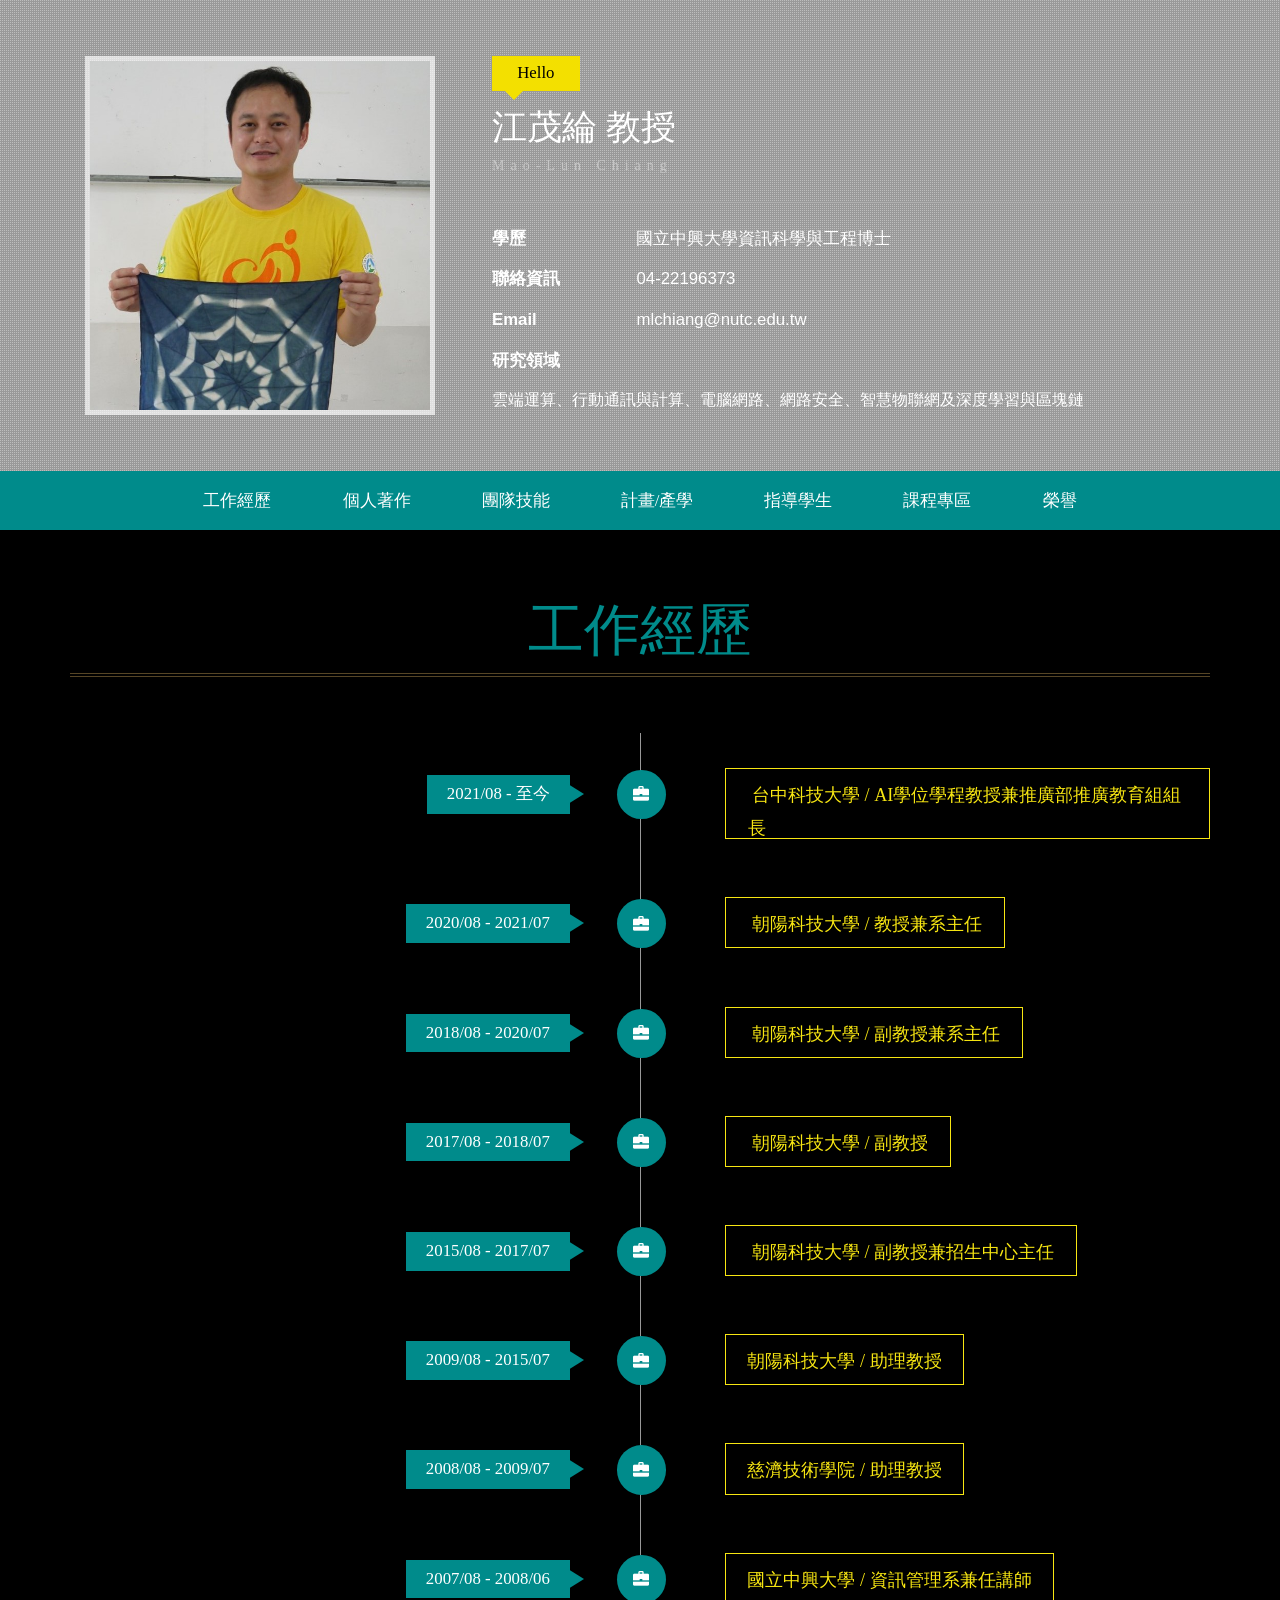
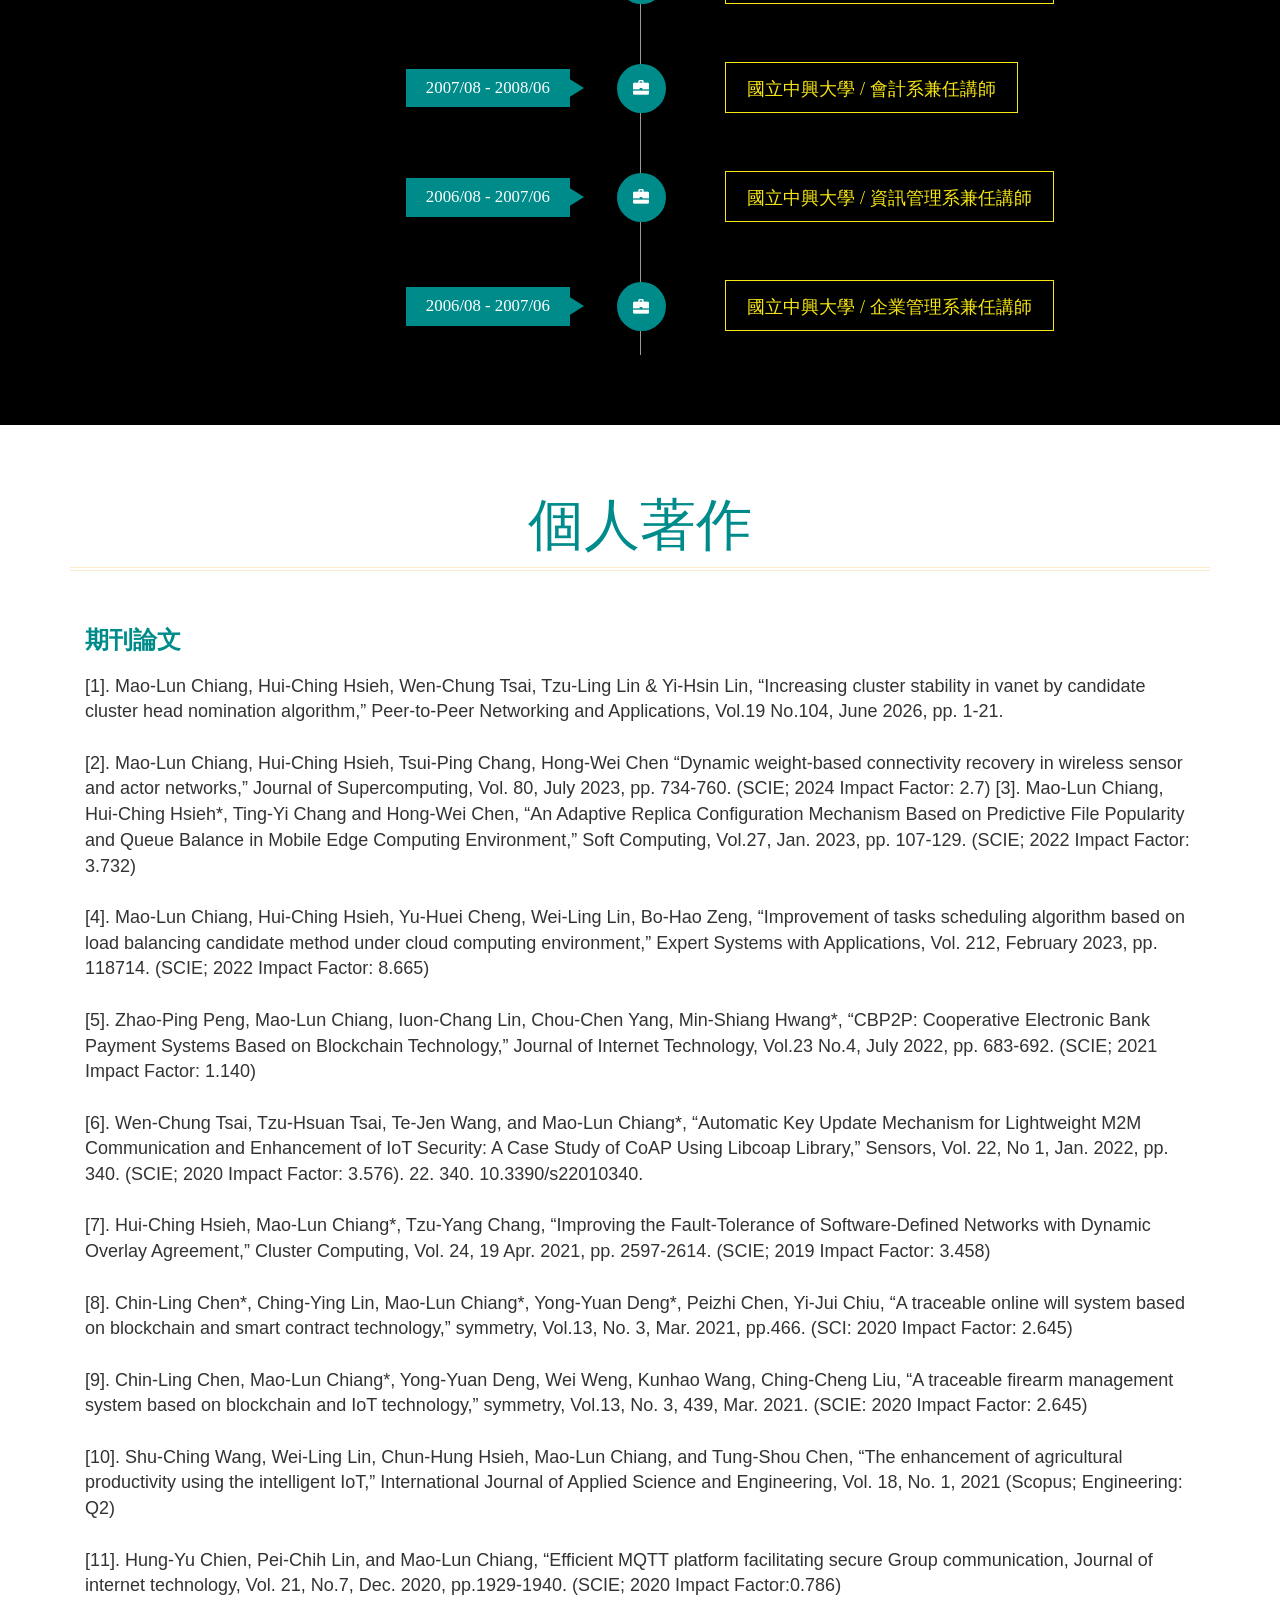
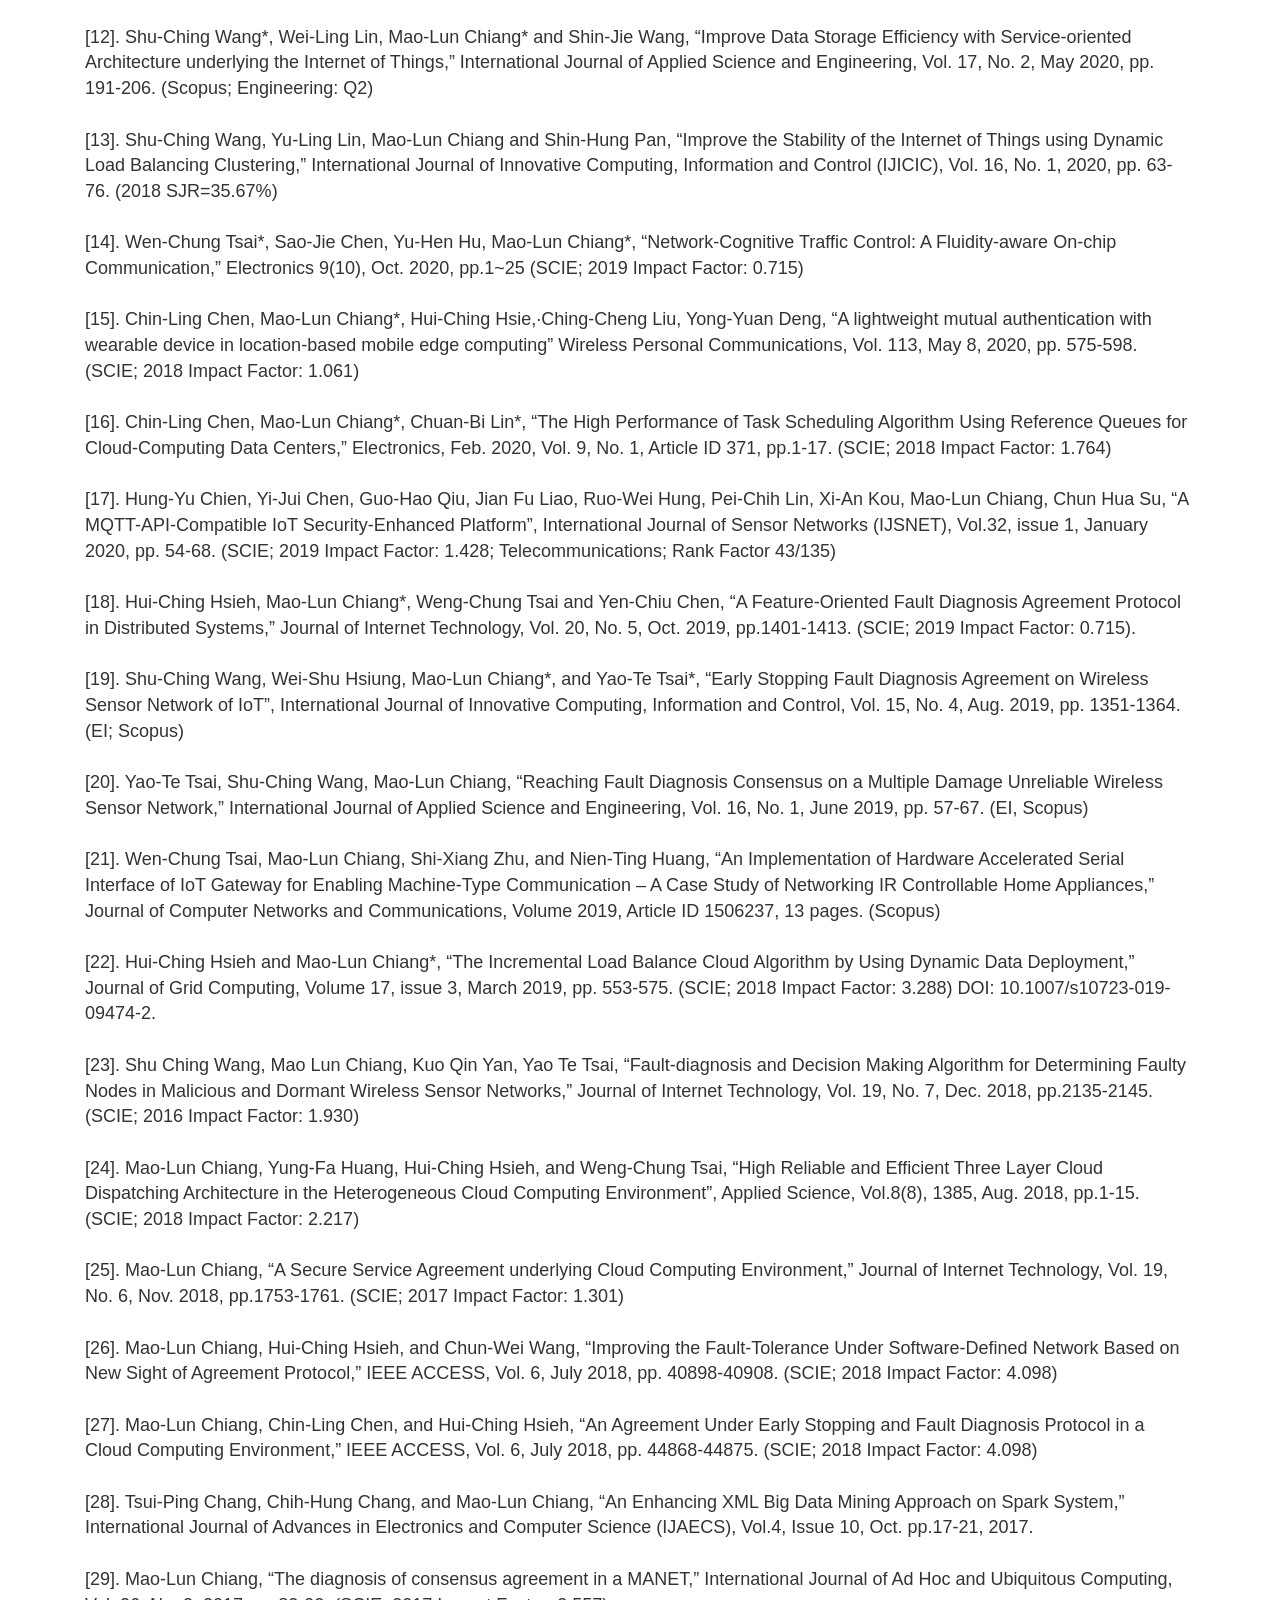
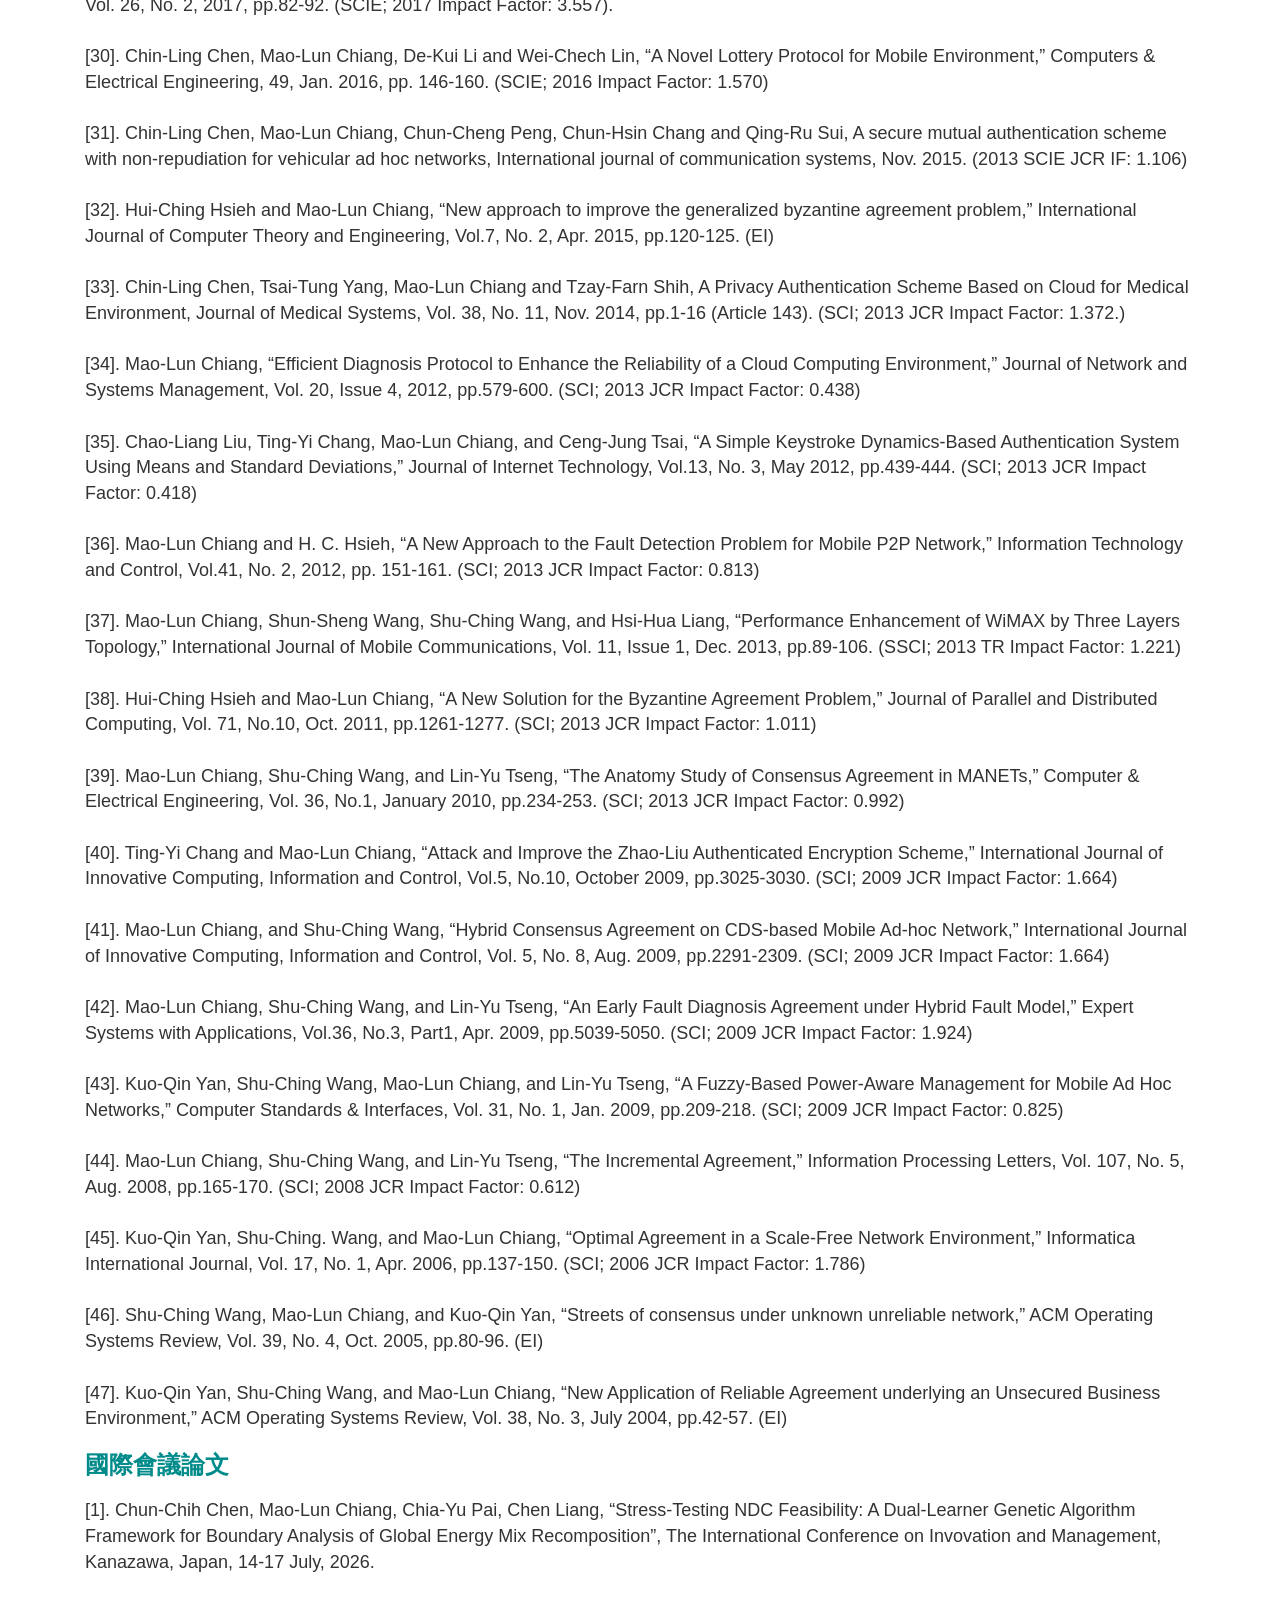
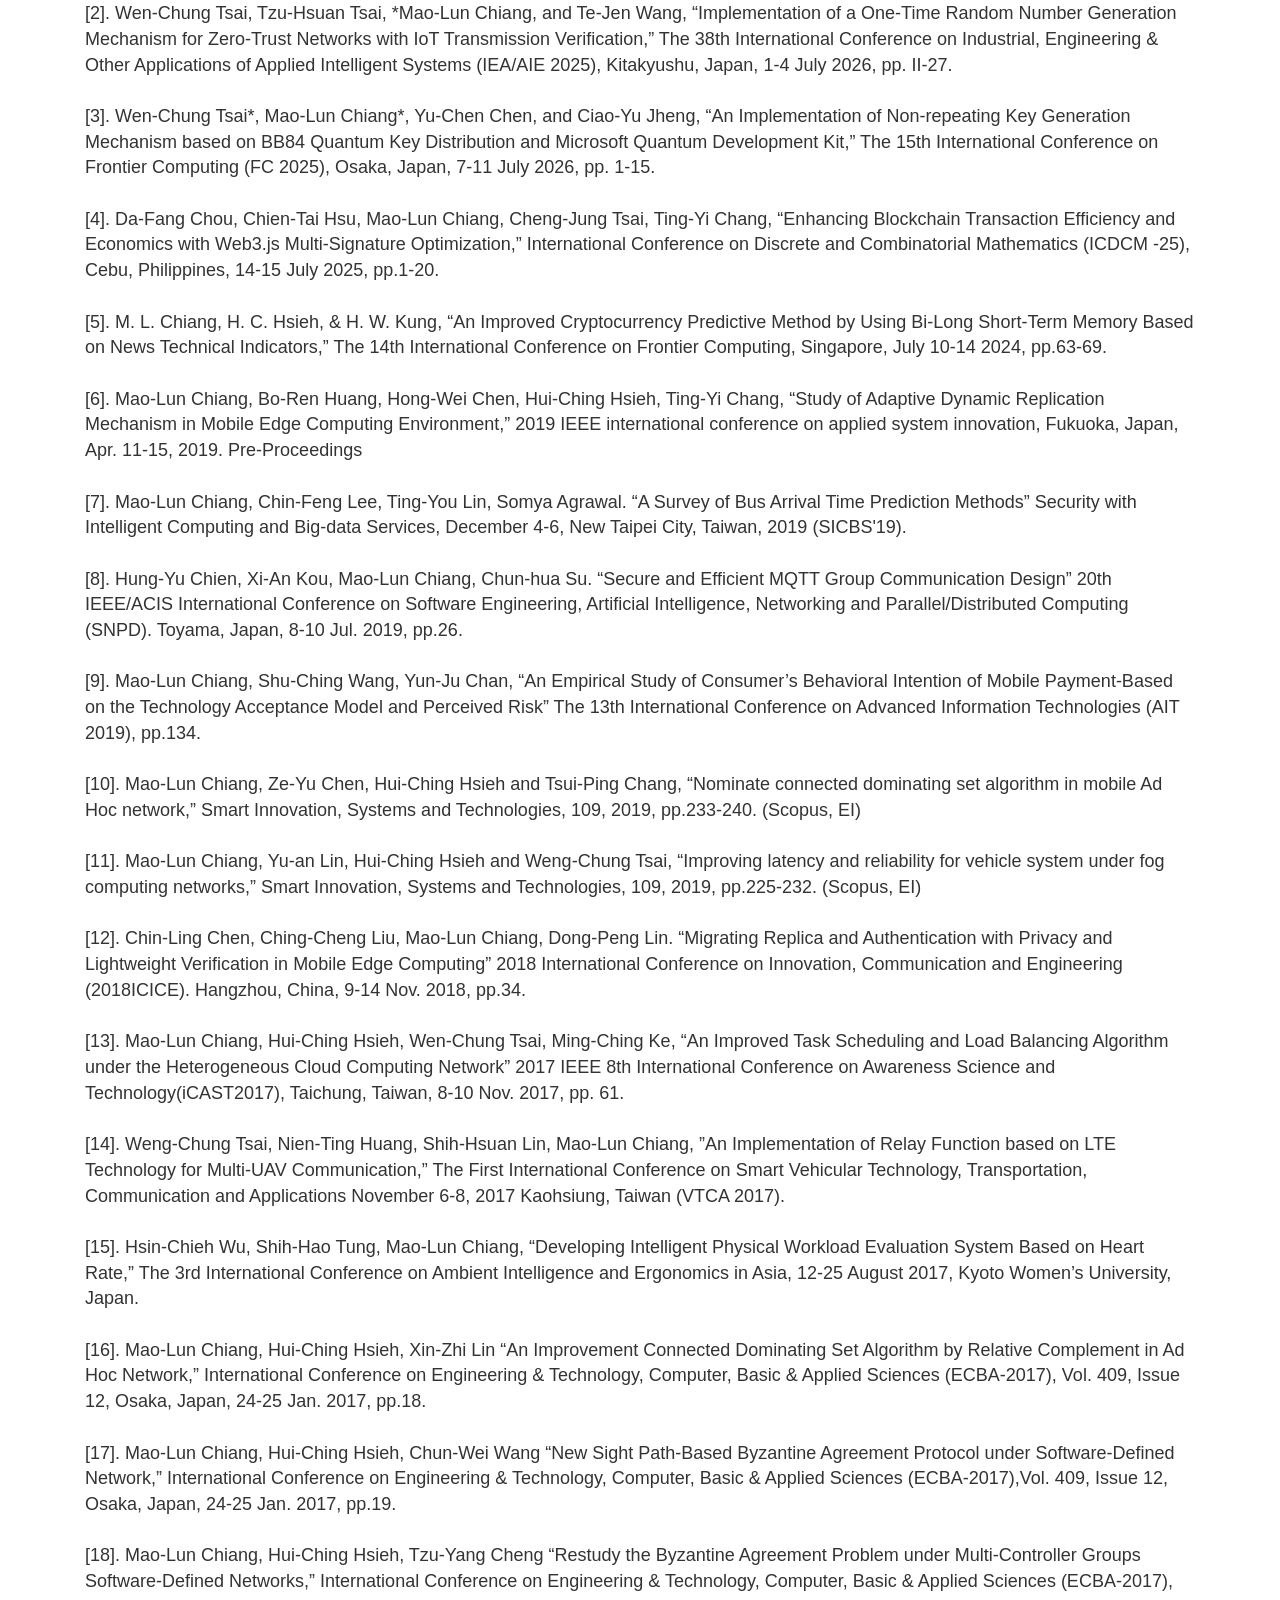
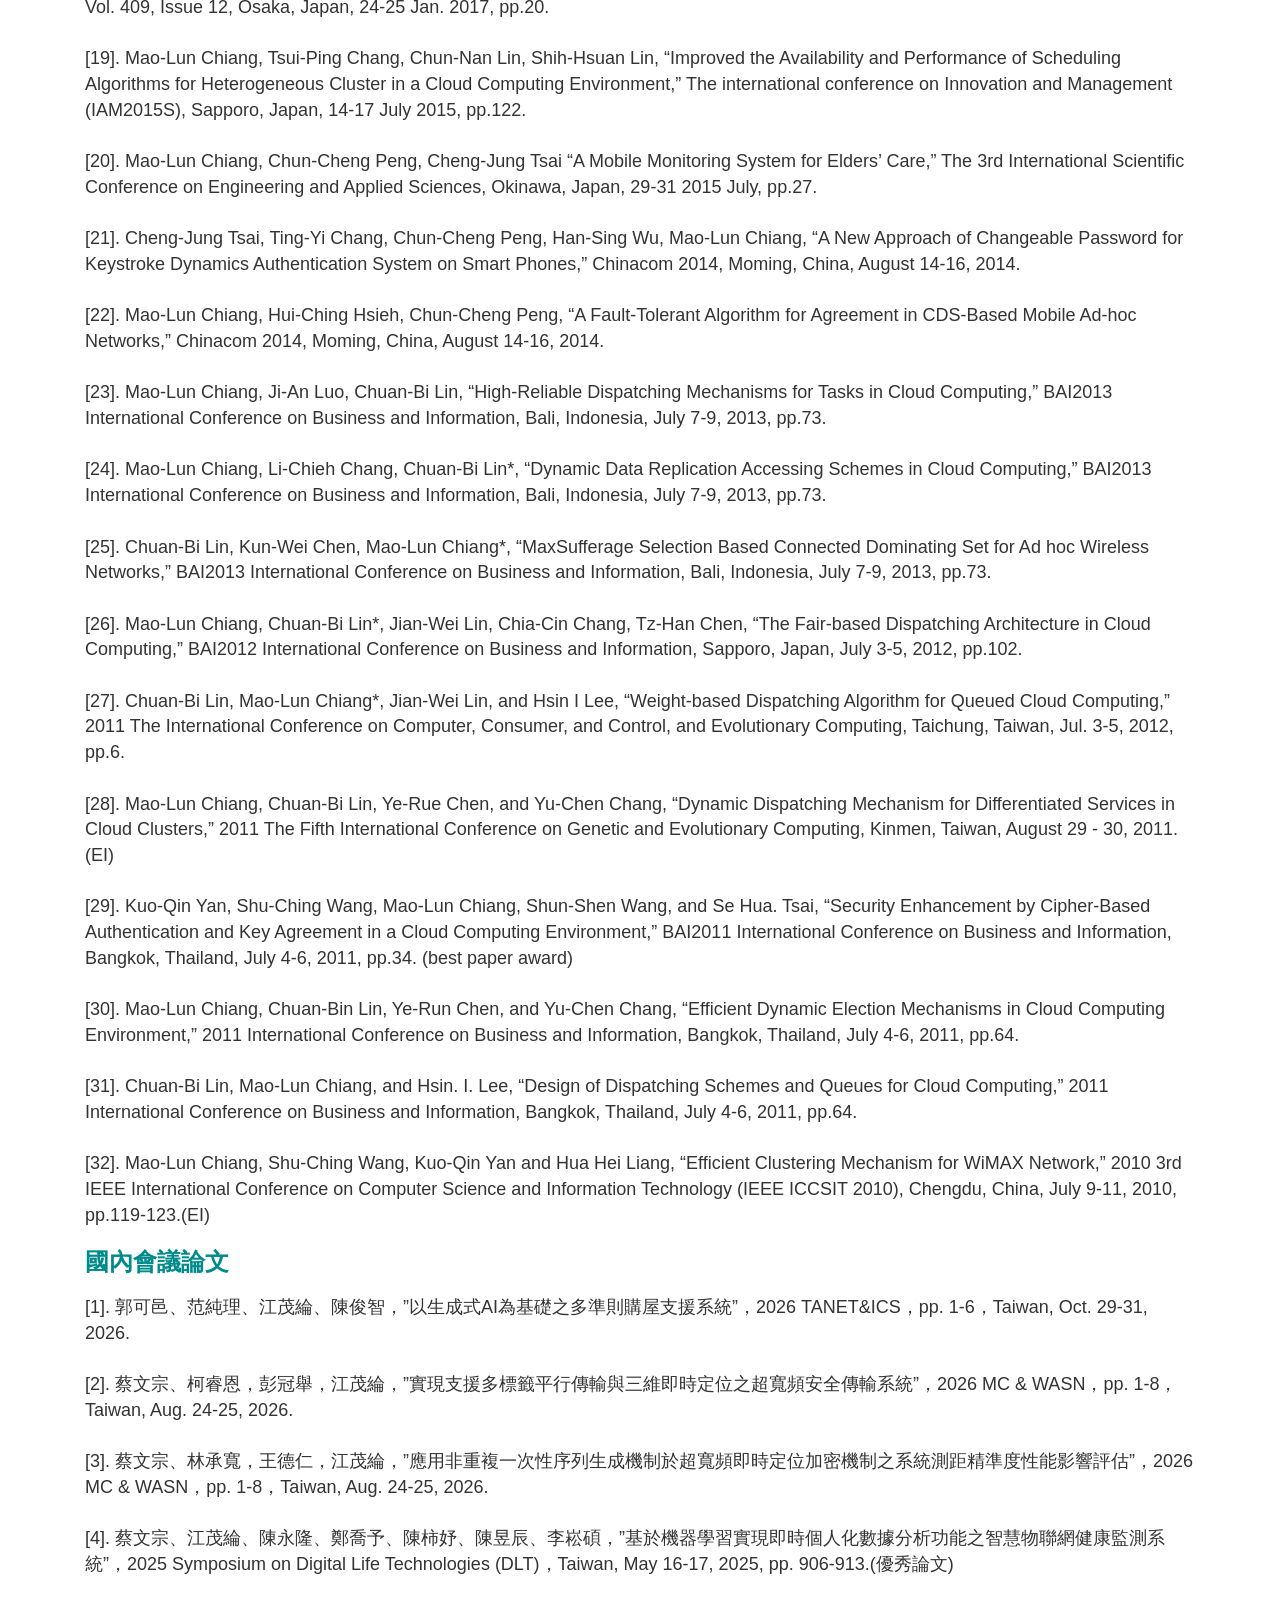
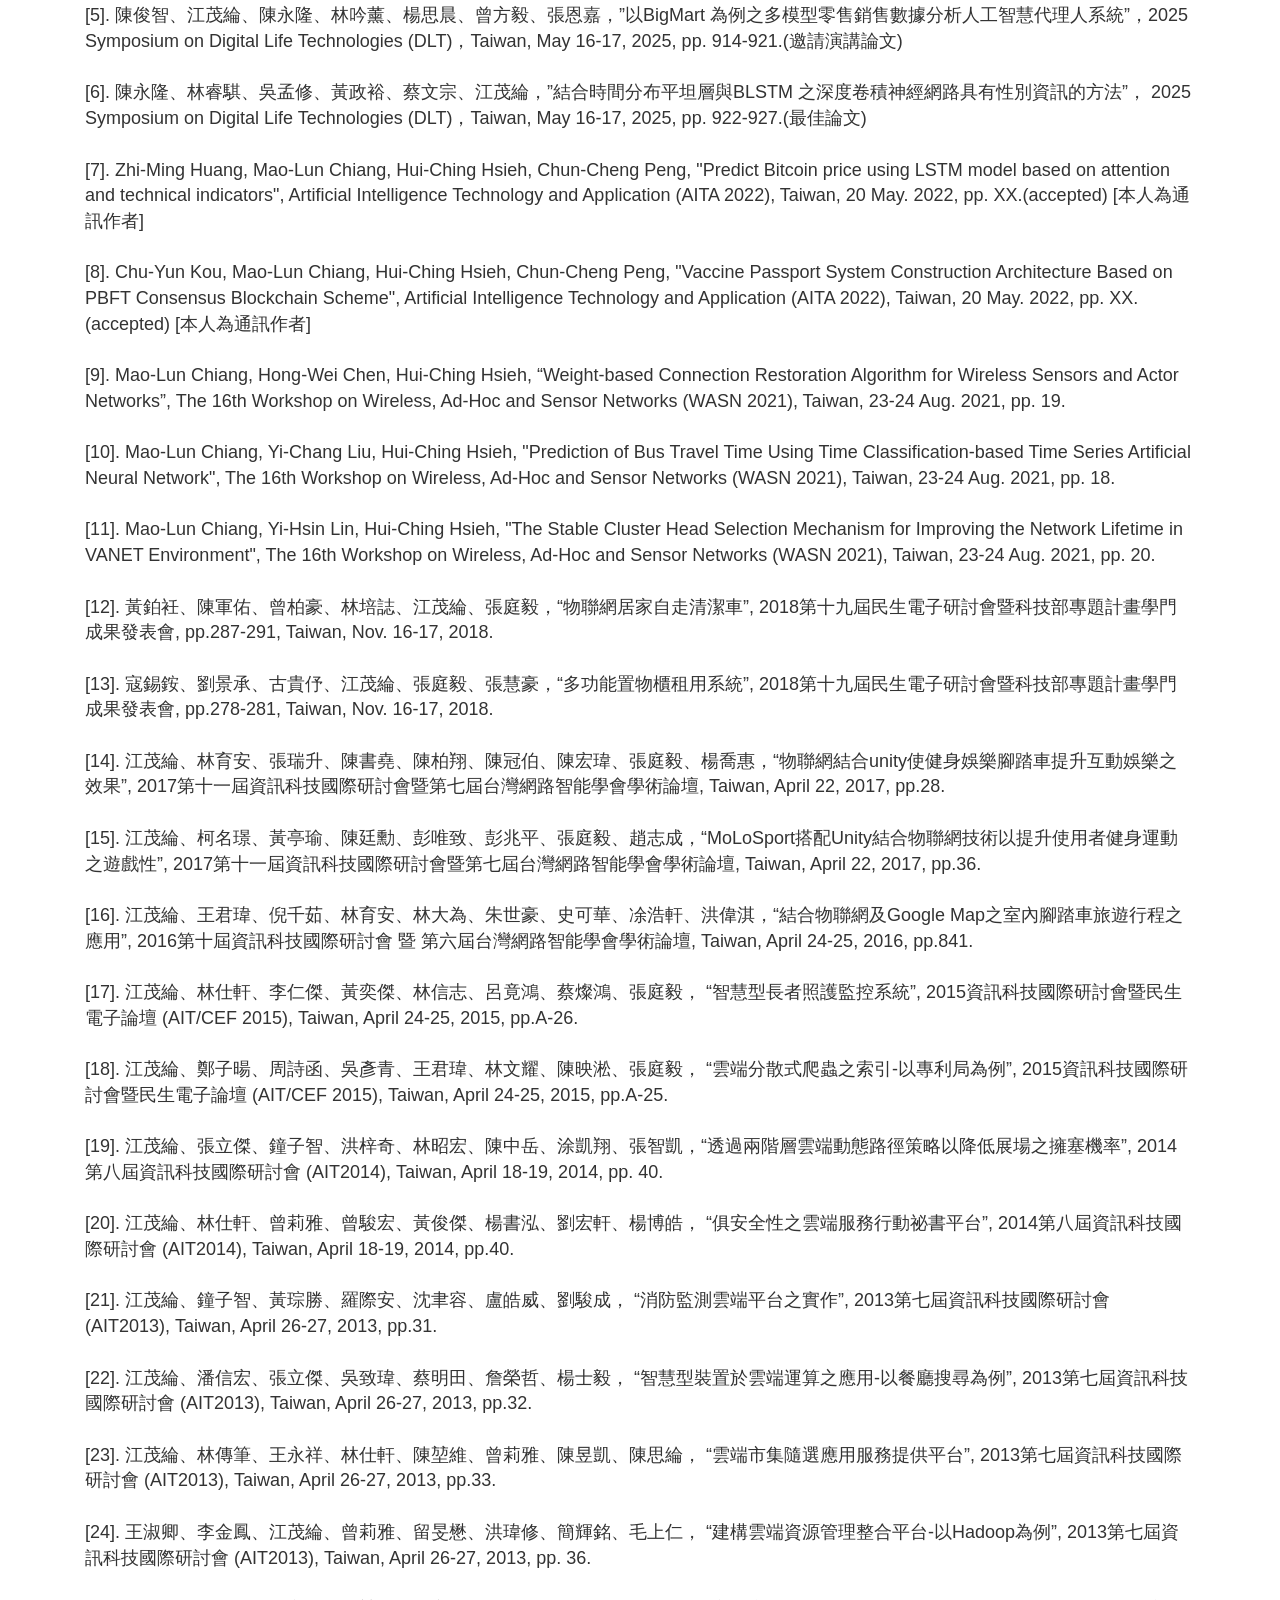
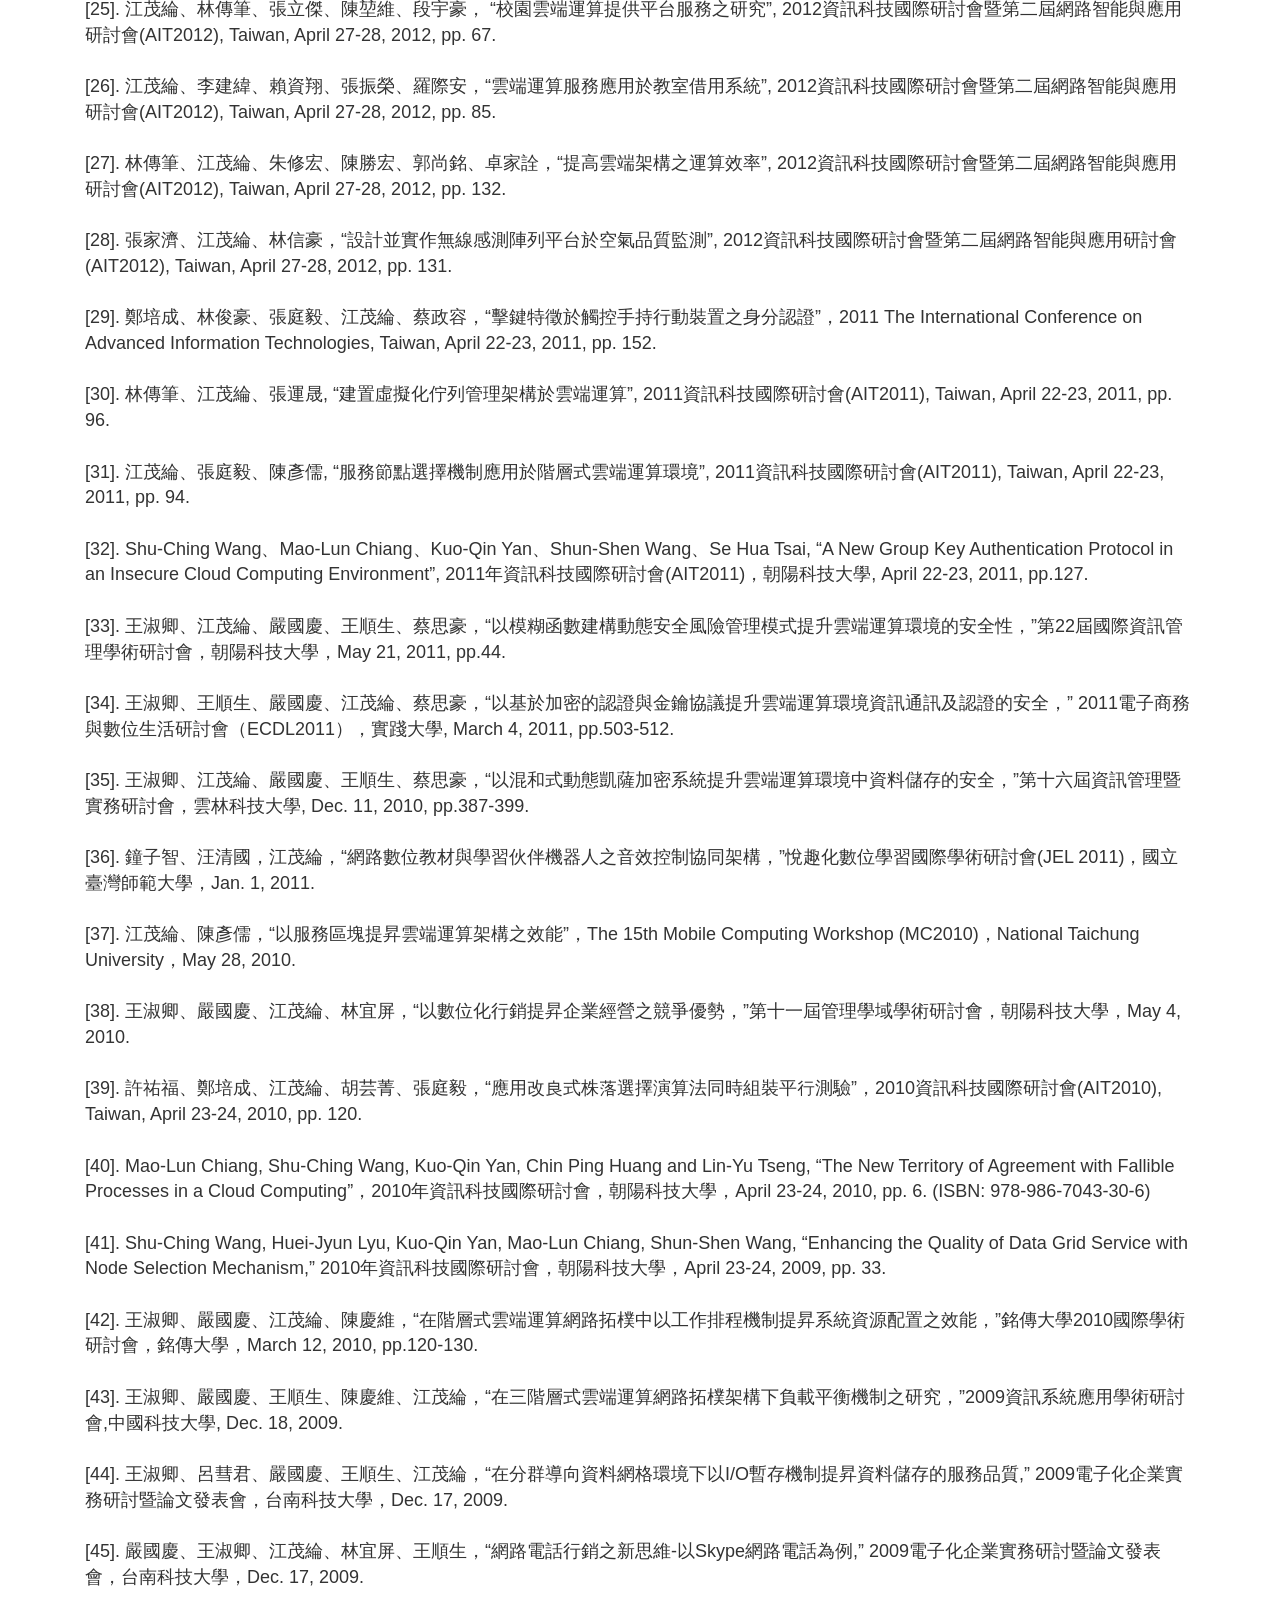
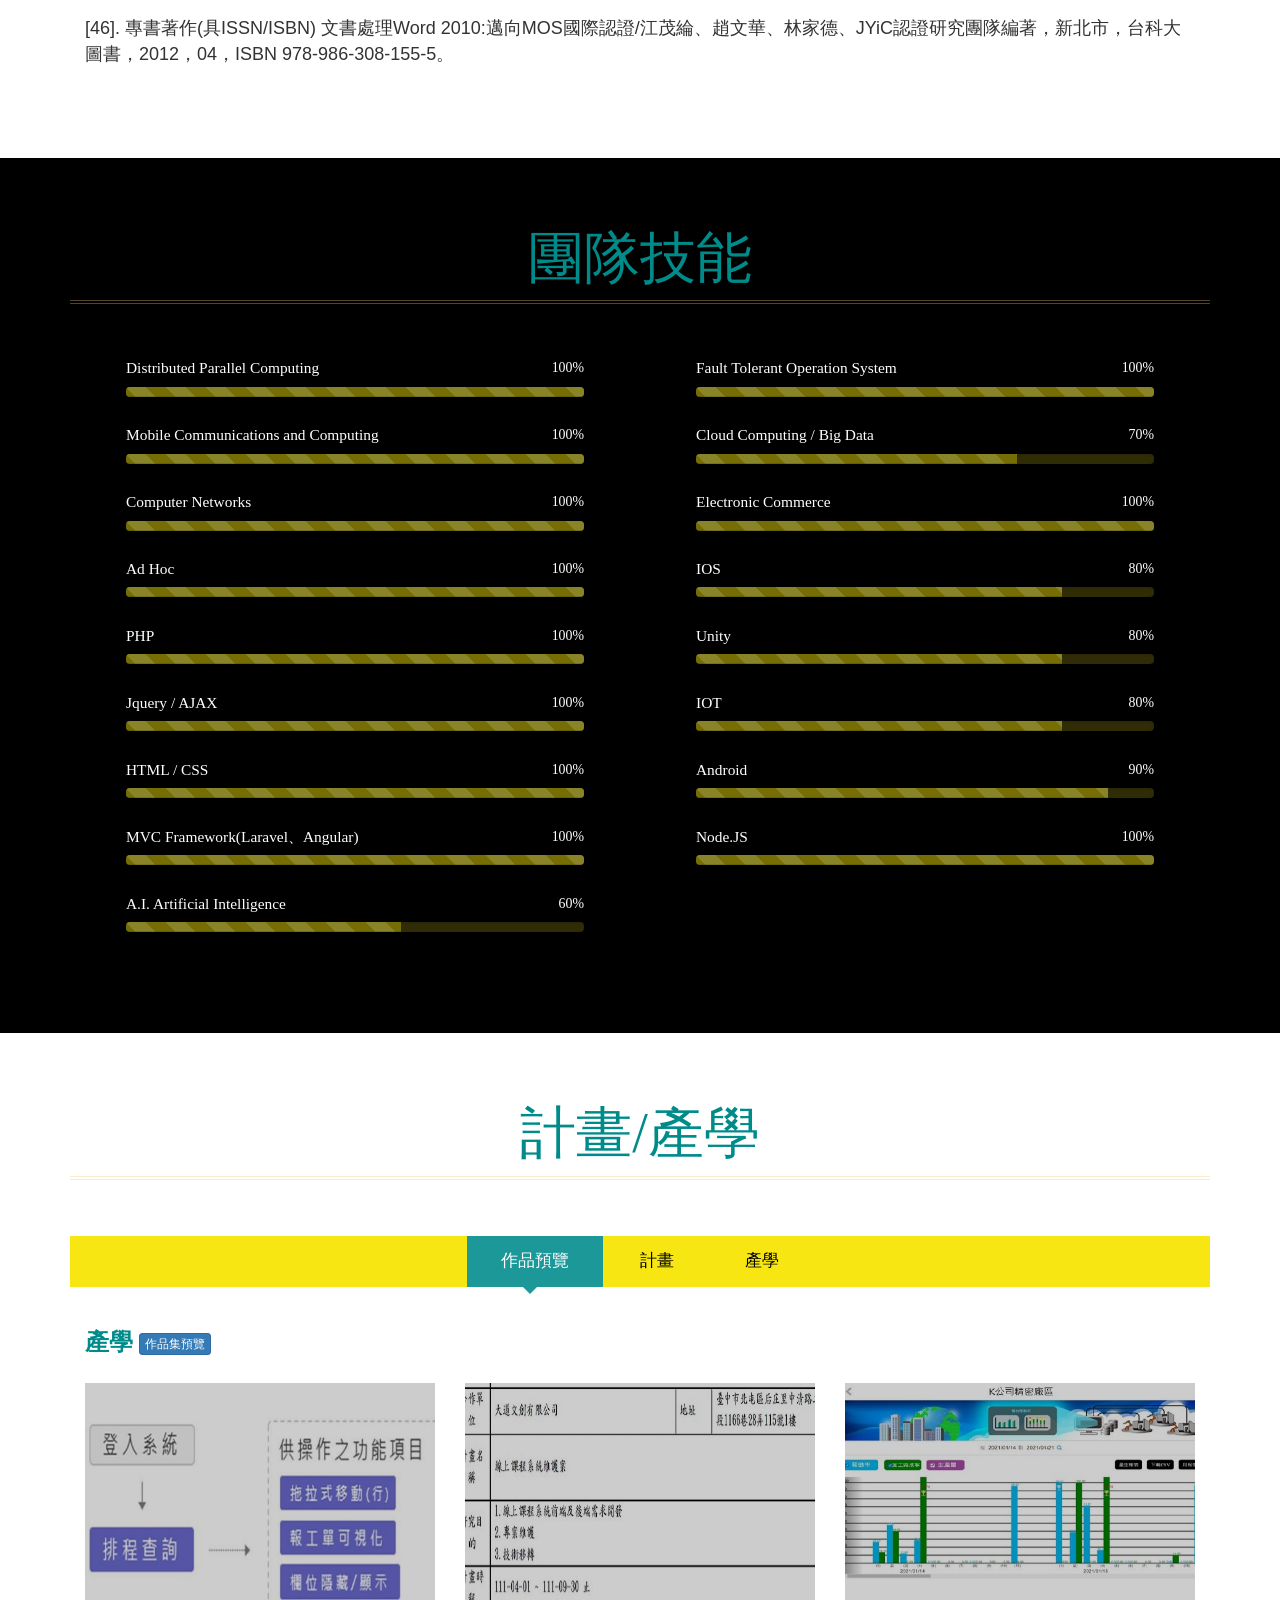
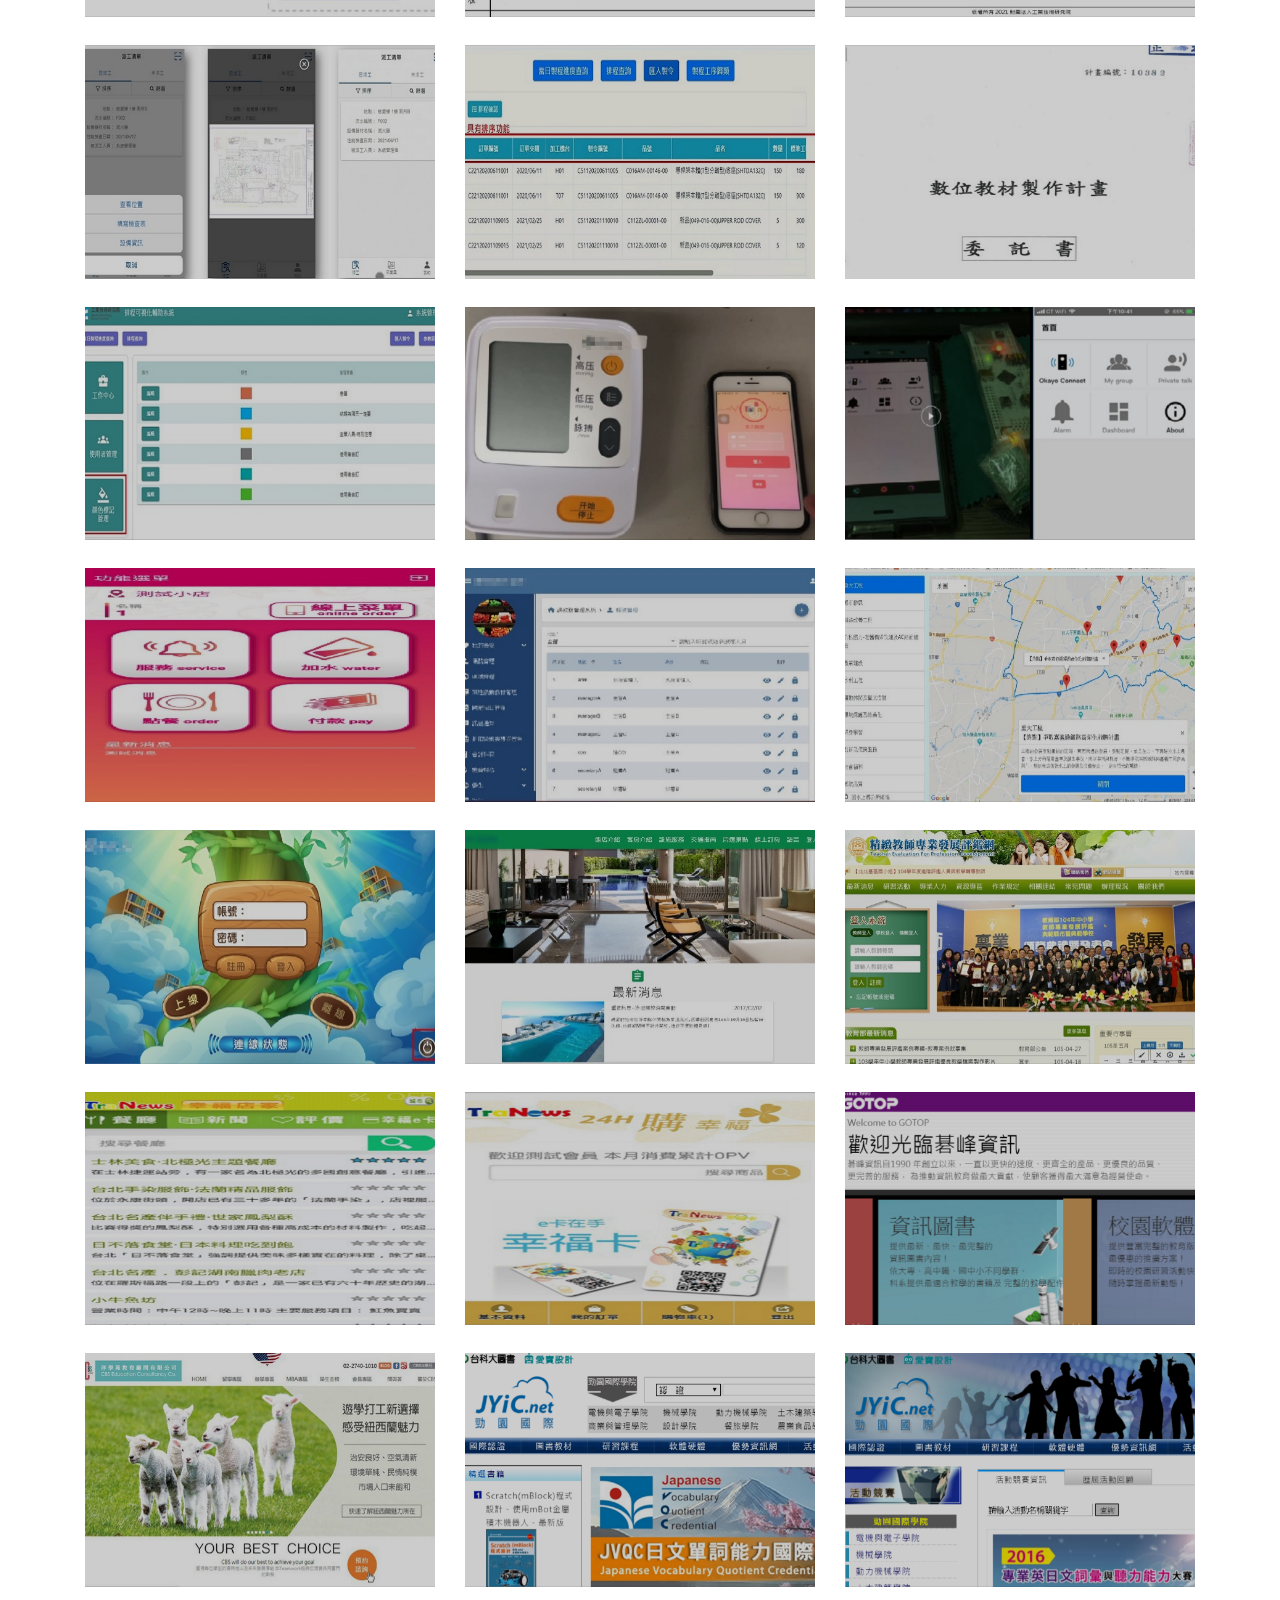
==== commit 0ffaae70: "Add files via upload" ====
--- a/index.html
+++ b/index.html
@@ -247,128 +247,158 @@
 			<div class="col-md-12 about-left title"><h3 style=" color: #008B8B;"><b>期刊論文</b></h3></div>
 			<div class="col-md-12 about-left"><br>
 				<font style="font-size:18px">
-						[1].	Mao-Lun Chiang, Hui-Ching Hsieh, Yu-Huei Cheng, Wei-Ling Lin, Bo-Hao Zeng, “Improvement of tasks scheduling algorithm based on load balancing candidate method under cloud computing environment,” Expert Systems with Applications, Vol. 212, February 2023, pp. 118714. (SCIE; 2022 Impact Factor: 8.665)
-						<br><br>[2].	Zhao-Ping Peng, Mao-Lun Chiang, Iuon-Chang Lin, Chou-Chen Yang, Min-Shiang Hwang*, “CBP2P: Cooperative Electronic Bank Payment Systems Based on Blockchain Technology,” Journal of Internet Technology, Vol.23 No.4, July 2022, pp. 683-692. (SCIE; 2021 Impact Factor: 1.140)
-						<br><br>[3].	Wen-Chung Tsai, Tzu-Hsuan Tsai, Te-Jen Wang, and Mao-Lun Chiang*, “Automatic Key Update Mechanism for Lightweight M2M Communication and Enhancement of IoT Security: A Case Study of CoAP Using Libcoap Library,” Sensors, Vol. 22, No 1, Jan. 2022, pp. 340. (SCIE; 2020 Impact Factor: 3.576). 22. 340. 10.3390/s22010340.
-						<br><br>[4].	Hui-Ching Hsieh, Mao-Lun Chiang*, Tzu-Yang Chang, “Improving the Fault-Tolerance of Software-Defined Networks with Dynamic Overlay Agreement,” Cluster Computing, Vol. 24, 19 Apr. 2021, pp. 2597-2614. (SCIE; 2019 Impact Factor: 3.458)
-						<br><br>[5].	Chin-Ling Chen*, Ching-Ying Lin, Mao-Lun Chiang*, Yong-Yuan Deng*, Peizhi Chen, Yi-Jui Chiu, “A traceable online will system based on blockchain and smart contract technology,” symmetry, Vol.13, No. 3, Mar. 2021, pp.466. (SCI: 2020 Impact Factor: 2.645)
-						<br><br>[6].	Chin-Ling Chen, Mao-Lun Chiang*, Yong-Yuan Deng, Wei Weng, Kunhao Wang, Ching-Cheng Liu, “A traceable firearm management system based on blockchain and IoT technology,” symmetry, Vol.13, No. 3, 439, Mar. 2021. (SCIE: 2020 Impact Factor: 2.645)
-						<br><br>[7].	Shu-Ching Wang, Wei-Ling Lin, Chun-Hung Hsieh, Mao-Lun Chiang, and Tung-Shou Chen, “The enhancement of agricultural productivity using the intelligent IoT,” International Journal of Applied Science and Engineering, Vol. 18, No. 1, 2021 (Scopus; Engineering: Q2)
-						<br><br>[8].	Hung-Yu Chien, Pei-Chih Lin, and Mao-Lun Chiang, “Efficient MQTT platform facilitating secure Group communication, Journal of internet technology, Vol. 21, No.7, Dec. 2020, pp.1929-1940. (SCIE; 2020 Impact Factor:0.786)
-						<br><br>[9].	Shu-Ching Wang*, Wei-Ling Lin, Mao-Lun Chiang* and Shin-Jie Wang, “Improve Data Storage Efficiency with Service-oriented Architecture underlying the Internet of Things,” International Journal of Applied Science and Engineering, Vol. 17, No. 2, May 2020, pp. 191-206. (Scopus; Engineering: Q2)
-						<br><br>[10].	Shu-Ching Wang, Yu-Ling Lin, Mao-Lun Chiang and Shin-Hung Pan, “Improve the Stability of the Internet of Things using Dynamic Load Balancing Clustering,” International Journal of Innovative Computing, Information and Control (IJICIC), Vol. 16, No. 1, 2020, pp. 63-76. (2018 SJR=35.67%)
-						<br><br>[11].	Wen-Chung Tsai*, Sao-Jie Chen, Yu-Hen Hu, Mao-Lun Chiang*, “Network-Cognitive Traffic Control: A Fluidity-aware On-chip Communication,” Electronics 9(10), Oct. 2020, pp.1~25 (SCIE; 2019 Impact Factor: 0.715) 
-						<br><br>[12].	Chin-Ling Chen, Mao-Lun Chiang*, Hui-Ching Hsie,·Ching-Cheng Liu, Yong-Yuan Deng, “A lightweight mutual authentication with wearable device in location-based mobile edge computing” Wireless Personal Communications, Vol. 113, May 8, 2020, pp. 575-598. (SCIE; 2018 Impact Factor: 1.061)
-						<br><br>[13].	Chin-Ling Chen, Mao-Lun Chiang*, Chuan-Bi Lin*, “The High Performance of Task Scheduling Algorithm Using Reference Queues for Cloud-Computing Data Centers,” Electronics, Feb. 2020, Vol. 9, No. 1, Article ID 371, pp.1-17. (SCIE; 2018 Impact Factor: 1.764)
-						<br><br>[14].	Hung-Yu Chien, Yi-Jui Chen, Guo-Hao Qiu, Jian Fu Liao, Ruo-Wei Hung, Pei-Chih Lin, Xi-An Kou, Mao-Lun Chiang, Chun Hua Su, “A MQTT-API-Compatible IoT Security-Enhanced Platform”, International Journal of Sensor Networks (IJSNET), Vol.32, issue 1, January 2020, pp. 54-68. (SCIE; 2019 Impact Factor: 1.428; Telecommunications; Rank Factor 43/135)
-						<br><br>[15].	Hui-Ching Hsieh, Mao-Lun Chiang*, Weng-Chung Tsai and Yen-Chiu Chen, “A Feature-Oriented Fault Diagnosis Agreement Protocol in Distributed Systems,” Journal of Internet Technology, Vol. 20, No. 5, Oct. 2019, pp.1401-1413. (SCIE; 2019 Impact Factor: 0.715). 
-						<br><br>[16].	Shu-Ching Wang, Wei-Shu Hsiung, Mao-Lun Chiang*, and Yao-Te Tsai*, “Early Stopping Fault Diagnosis Agreement on Wireless Sensor Network of IoT”, International Journal of Innovative Computing, Information and Control, Vol. 15, No. 4, Aug. 2019, pp. 1351-1364. (EI; Scopus)
-						<br><br>[17].	Yao-Te Tsai, Shu-Ching Wang, Mao-Lun Chiang, “Reaching Fault Diagnosis Consensus on a Multiple Damage Unreliable Wireless Sensor Network,” International Journal of Applied Science and Engineering, Vol. 16, No. 1, June 2019, pp. 57-67. (EI, Scopus) 
-						<br><br>[18].	Wen-Chung Tsai, Mao-Lun Chiang, Shi-Xiang Zhu, and Nien-Ting Huang, “An Implementation of Hardware Accelerated Serial Interface of IoT Gateway for Enabling Machine-Type Communication – A Case Study of Networking IR Controllable Home Appliances,” Journal of Computer Networks and Communications, Volume 2019, Article ID 1506237, 13 pages. (Scopus)
-						<br><br>[19].	Hui-Ching Hsieh and Mao-Lun Chiang*, “The Incremental Load Balance Cloud Algorithm by Using Dynamic Data Deployment,” Journal of Grid Computing, Volume 17, issue 3, March 2019, pp. 553-575. (SCIE; 2018 Impact Factor: 3.288) DOI: 10.1007/s10723-019-09474-2.
-						<br><br>[20].	Shu Ching Wang, Mao Lun Chiang, Kuo Qin Yan, Yao Te Tsai, “Fault-diagnosis and Decision Making Algorithm for Determining Faulty Nodes in Malicious and Dormant Wireless Sensor Networks,” Journal of Internet Technology, Vol. 19, No. 7, Dec. 2018, pp.2135-2145. (SCIE; 2016 Impact Factor: 1.930) 
-						<br><br>[21].	Mao-Lun Chiang, Yung-Fa Huang, Hui-Ching Hsieh, and Weng-Chung Tsai, “High Reliable and Efficient Three Layer Cloud Dispatching Architecture in the Heterogeneous Cloud Computing Environment”, Applied Science, Vol.8(8), 1385, Aug. 2018, pp.1-15. (SCIE; 2018 Impact Factor: 2.217)
-						<br><br>[22].	Mao-Lun Chiang, “A Secure Service Agreement underlying Cloud Computing Environment,” Journal of Internet Technology, Vol. 19, No. 6, Nov. 2018, pp.1753-1761. (SCIE; 2017 Impact Factor: 1.301)
-						<br><br>[23].	Mao-Lun Chiang, Hui-Ching Hsieh, and Chun-Wei Wang, “Improving the Fault-Tolerance Under Software-Defined Network Based on New Sight of Agreement Protocol,” IEEE ACCESS, Vol. 6, July 2018, pp. 40898-40908. (SCIE; 2018 Impact Factor: 4.098)
-						<br><br>[24].	Mao-Lun Chiang, Chin-Ling Chen, and Hui-Ching Hsieh, “An Agreement Under Early Stopping and Fault Diagnosis Protocol in a Cloud Computing Environment,” IEEE ACCESS, Vol. 6, July 2018, pp. 44868-44875. (SCIE; 2018 Impact Factor: 4.098)
-						<br><br>[25].	Tsui-Ping Chang, Chih-Hung Chang, and Mao-Lun Chiang, “An Enhancing XML Big Data Mining Approach on Spark System,” International Journal of Advances in Electronics and Computer Science (IJAECS), Vol.4, Issue 10, Oct. pp.17-21, 2017.
-						<br><br>[26].	Mao-Lun Chiang, “The diagnosis of consensus agreement in a MANET,” International Journal of Ad Hoc and Ubiquitous Computing, Vol. 26, No. 2, 2017, pp.82-92. (SCIE; 2017 Impact Factor: 3.557).
-						<br><br>[27].	Chin-Ling Chen, Mao-Lun Chiang, De-Kui Li and Wei-Chech Lin, “A Novel Lottery Protocol for Mobile Environment,” Computers & Electrical Engineering, 49, Jan. 2016, pp. 146-160. (SCIE; 2016 Impact Factor: 1.570)
-						<br><br>[28].	Chin-Ling Chen, Mao-Lun Chiang, Chun-Cheng Peng, Chun-Hsin Chang and Qing-Ru Sui, A secure mutual authentication scheme with non-repudiation for vehicular ad hoc networks, International journal of communication systems, Nov. 2015. (2013 SCIE JCR IF: 1.106) 
-						<br><br>[29].	Hui-Ching Hsieh and Mao-Lun Chiang, “New approach to improve the generalized byzantine agreement problem,” International Journal of Computer Theory and Engineering, Vol.7, No. 2, Apr. 2015, pp.120-125. (EI)
-						<br><br>[30].	Chin-Ling Chen, Tsai-Tung Yang, Mao-Lun Chiang and Tzay-Farn Shih, A Privacy Authentication Scheme Based on Cloud for Medical Environment, Journal of Medical Systems, Vol. 38, No. 11, Nov. 2014, pp.1-16 (Article 143). (SCI; 2013 JCR Impact Factor: 1.372.)
-						<br><br>[31].	Mao-Lun Chiang, “Efficient Diagnosis Protocol to Enhance the Reliability of a Cloud Computing Environment,” Journal of Network and Systems Management, Vol. 20, Issue 4, 2012, pp.579-600. (SCI; 2013 JCR Impact Factor: 0.438) 
-						<br><br>[32].	Chao-Liang Liu, Ting-Yi Chang, Mao-Lun Chiang, and Ceng-Jung Tsai, “A Simple Keystroke Dynamics-Based Authentication System Using Means and Standard Deviations,” Journal of Internet Technology, Vol.13, No. 3, May 2012, pp.439-444. (SCI; 2013 JCR Impact Factor: 0.418) 
-						<br><br>[33].	Mao-Lun Chiang and H. C. Hsieh, “A New Approach to the Fault Detection Problem for Mobile P2P Network,” Information Technology and Control, Vol.41, No. 2, 2012, pp. 151-161. (SCI; 2013 JCR Impact Factor: 0.813) 
-						<br><br>[34].	Mao-Lun Chiang, Shun-Sheng Wang, Shu-Ching Wang, and Hsi-Hua Liang, “Performance Enhancement of WiMAX by Three Layers Topology,” International Journal of Mobile Communications, Vol. 11, Issue 1, Dec. 2013, pp.89-106. (SSCI; 2013 TR Impact Factor: 1.221) 
-						<br><br>[35].	Hui-Ching Hsieh and Mao-Lun Chiang, “A New Solution for the Byzantine Agreement Problem,” Journal of Parallel and Distributed Computing, Vol. 71, No.10, Oct. 2011, pp.1261-1277. (SCI; 2013 JCR Impact Factor: 1.011)
-						<br><br>[36].	Mao-Lun Chiang, Shu-Ching Wang, and Lin-Yu Tseng, “The Anatomy Study of Consensus Agreement in MANETs,” Computer & Electrical Engineering, Vol. 36, No.1, January 2010, pp.234-253. (SCI; 2013 JCR Impact Factor: 0.992)
-						<br><br>[37].	Ting-Yi Chang and Mao-Lun Chiang, “Attack and Improve the Zhao-Liu Authenticated Encryption Scheme,” International Journal of Innovative Computing, Information and Control, Vol.5, No.10, October 2009, pp.3025-3030. (SCI; 2009 JCR Impact Factor: 1.664) 
-						<br><br>[38].	Mao-Lun Chiang, and Shu-Ching Wang, “Hybrid Consensus Agreement on CDS-based Mobile Ad-hoc Network,” International Journal of Innovative Computing, Information and Control, Vol. 5, No. 8, Aug. 2009, pp.2291-2309. (SCI; 2009 JCR Impact Factor: 1.664)
-						<br><br>[39].	Mao-Lun Chiang, Shu-Ching Wang, and Lin-Yu Tseng, “An Early Fault Diagnosis Agreement under Hybrid Fault Model,” Expert Systems with Applications, Vol.36, No.3, Part1, Apr. 2009, pp.5039-5050. (SCI; 2009 JCR Impact Factor: 1.924)
-						<br><br>[40].	Kuo-Qin Yan, Shu-Ching Wang, Mao-Lun Chiang, and Lin-Yu Tseng, “A Fuzzy-Based Power-Aware Management for Mobile Ad Hoc Networks,” Computer Standards & Interfaces, Vol. 31, No. 1, Jan. 2009, pp.209-218. (SCI; 2009 JCR Impact Factor: 0.825)
-						<br><br>[41].	Mao-Lun Chiang, Shu-Ching Wang, and Lin-Yu Tseng, “The Incremental Agreement,” Information Processing Letters, Vol. 107, No. 5, Aug. 2008, pp.165-170. (SCI; 2008 JCR Impact Factor: 0.612)
-						<br><br>[42].	Kuo-Qin Yan, Shu-Ching. Wang, and Mao-Lun Chiang, “Optimal Agreement in a Scale-Free Network Environment,” Informatica International Journal, Vol. 17, No. 1, Apr. 2006, pp.137-150. (SCI; 2006 JCR Impact Factor: 1.786)
-						<br><br>[43].	Shu-Ching Wang, Mao-Lun Chiang, and Kuo-Qin Yan, “Streets of consensus under unknown unreliable network,” ACM Operating Systems Review, Vol. 39, No. 4, Oct. 2005, pp.80-96. (EI)
-						<br><br>[44].	Kuo-Qin Yan, Shu-Ching Wang, and Mao-Lun Chiang, “New Application of Reliable Agreement underlying an Unsecured Business Environment,” ACM Operating Systems Review, Vol. 38, No. 3, July 2004, pp.42-57. (EI)
+						
+[1].	Mao-Lun Chiang, Hui-Ching Hsieh, Wen-Chung Tsai, Tzu-Ling Lin & Yi-Hsin Lin, “Increasing cluster stability in vanet by candidate cluster head nomination algorithm,” Peer-to-Peer Networking and Applications, Vol.19 No.104, June 2026, pp. 1-21.
+						<br><br>
+[2].	Mao‑Lun Chiang, Hui‑Ching Hsieh, Tsui‑Ping Chang, Hong-Wei Chen “Dynamic weight-based connectivity recovery in wireless sensor and actor networks,” Journal of Supercomputing, Vol. 80, July 2023, pp. 734-760. (SCIE; 2024 Impact Factor: 2.7) 
+[3].	Mao-Lun Chiang, Hui-Ching Hsieh*, Ting-Yi Chang and Hong-Wei Chen, “An Adaptive Replica Configuration Mechanism Based on Predictive File Popularity and Queue Balance in Mobile Edge Computing Environment,” Soft Computing, Vol.27, Jan. 2023, pp. 107-129. (SCIE; 2022 Impact Factor: 3.732)
+						<br><br>
+[4].	Mao-Lun Chiang, Hui-Ching Hsieh, Yu-Huei Cheng, Wei-Ling Lin, Bo-Hao Zeng, “Improvement of tasks scheduling algorithm based on load balancing candidate method under cloud computing environment,” Expert Systems with Applications, Vol. 212, February 2023, pp. 118714. (SCIE; 2022 Impact Factor: 8.665)
+						<br><br>[5].	Zhao-Ping Peng, Mao-Lun Chiang, Iuon-Chang Lin, Chou-Chen Yang, Min-Shiang Hwang*, “CBP2P: Cooperative Electronic Bank Payment Systems Based on Blockchain Technology,” Journal of Internet Technology, Vol.23 No.4, July 2022, pp. 683-692. (SCIE; 2021 Impact Factor: 1.140)
+						<br><br>[6].	Wen-Chung Tsai, Tzu-Hsuan Tsai, Te-Jen Wang, and Mao-Lun Chiang*, “Automatic Key Update Mechanism for Lightweight M2M Communication and Enhancement of IoT Security: A Case Study of CoAP Using Libcoap Library,” Sensors, Vol. 22, No 1, Jan. 2022, pp. 340. (SCIE; 2020 Impact Factor: 3.576). 22. 340. 10.3390/s22010340.
+						<br><br>[7].	Hui-Ching Hsieh, Mao-Lun Chiang*, Tzu-Yang Chang, “Improving the Fault-Tolerance of Software-Defined Networks with Dynamic Overlay Agreement,” Cluster Computing, Vol. 24, 19 Apr. 2021, pp. 2597-2614. (SCIE; 2019 Impact Factor: 3.458)
+						<br><br>[8].	Chin-Ling Chen*, Ching-Ying Lin, Mao-Lun Chiang*, Yong-Yuan Deng*, Peizhi Chen, Yi-Jui Chiu, “A traceable online will system based on blockchain and smart contract technology,” symmetry, Vol.13, No. 3, Mar. 2021, pp.466. (SCI: 2020 Impact Factor: 2.645)
+						<br><br>[9].	Chin-Ling Chen, Mao-Lun Chiang*, Yong-Yuan Deng, Wei Weng, Kunhao Wang, Ching-Cheng Liu, “A traceable firearm management system based on blockchain and IoT technology,” symmetry, Vol.13, No. 3, 439, Mar. 2021. (SCIE: 2020 Impact Factor: 2.645)
+						<br><br>[10].	Shu-Ching Wang, Wei-Ling Lin, Chun-Hung Hsieh, Mao-Lun Chiang, and Tung-Shou Chen, “The enhancement of agricultural productivity using the intelligent IoT,” International Journal of Applied Science and Engineering, Vol. 18, No. 1, 2021 (Scopus; Engineering: Q2)
+						<br><br>[11].	Hung-Yu Chien, Pei-Chih Lin, and Mao-Lun Chiang, “Efficient MQTT platform facilitating secure Group communication, Journal of internet technology, Vol. 21, No.7, Dec. 2020, pp.1929-1940. (SCIE; 2020 Impact Factor:0.786)
+						<br><br>[12].	Shu-Ching Wang*, Wei-Ling Lin, Mao-Lun Chiang* and Shin-Jie Wang, “Improve Data Storage Efficiency with Service-oriented Architecture underlying the Internet of Things,” International Journal of Applied Science and Engineering, Vol. 17, No. 2, May 2020, pp. 191-206. (Scopus; Engineering: Q2)
+						<br><br>[13].	Shu-Ching Wang, Yu-Ling Lin, Mao-Lun Chiang and Shin-Hung Pan, “Improve the Stability of the Internet of Things using Dynamic Load Balancing Clustering,” International Journal of Innovative Computing, Information and Control (IJICIC), Vol. 16, No. 1, 2020, pp. 63-76. (2018 SJR=35.67%)
+						<br><br>[14].	Wen-Chung Tsai*, Sao-Jie Chen, Yu-Hen Hu, Mao-Lun Chiang*, “Network-Cognitive Traffic Control: A Fluidity-aware On-chip Communication,” Electronics 9(10), Oct. 2020, pp.1~25 (SCIE; 2019 Impact Factor: 0.715) 
+						<br><br>[15].	Chin-Ling Chen, Mao-Lun Chiang*, Hui-Ching Hsie,·Ching-Cheng Liu, Yong-Yuan Deng, “A lightweight mutual authentication with wearable device in location-based mobile edge computing” Wireless Personal Communications, Vol. 113, May 8, 2020, pp. 575-598. (SCIE; 2018 Impact Factor: 1.061)
+						<br><br>[16].	Chin-Ling Chen, Mao-Lun Chiang*, Chuan-Bi Lin*, “The High Performance of Task Scheduling Algorithm Using Reference Queues for Cloud-Computing Data Centers,” Electronics, Feb. 2020, Vol. 9, No. 1, Article ID 371, pp.1-17. (SCIE; 2018 Impact Factor: 1.764)
+						<br><br>[17].	Hung-Yu Chien, Yi-Jui Chen, Guo-Hao Qiu, Jian Fu Liao, Ruo-Wei Hung, Pei-Chih Lin, Xi-An Kou, Mao-Lun Chiang, Chun Hua Su, “A MQTT-API-Compatible IoT Security-Enhanced Platform”, International Journal of Sensor Networks (IJSNET), Vol.32, issue 1, January 2020, pp. 54-68. (SCIE; 2019 Impact Factor: 1.428; Telecommunications; Rank Factor 43/135)
+						<br><br>[18].	Hui-Ching Hsieh, Mao-Lun Chiang*, Weng-Chung Tsai and Yen-Chiu Chen, “A Feature-Oriented Fault Diagnosis Agreement Protocol in Distributed Systems,” Journal of Internet Technology, Vol. 20, No. 5, Oct. 2019, pp.1401-1413. (SCIE; 2019 Impact Factor: 0.715). 
+						<br><br>[19].	Shu-Ching Wang, Wei-Shu Hsiung, Mao-Lun Chiang*, and Yao-Te Tsai*, “Early Stopping Fault Diagnosis Agreement on Wireless Sensor Network of IoT”, International Journal of Innovative Computing, Information and Control, Vol. 15, No. 4, Aug. 2019, pp. 1351-1364. (EI; Scopus)
+						<br><br>[20].	Yao-Te Tsai, Shu-Ching Wang, Mao-Lun Chiang, “Reaching Fault Diagnosis Consensus on a Multiple Damage Unreliable Wireless Sensor Network,” International Journal of Applied Science and Engineering, Vol. 16, No. 1, June 2019, pp. 57-67. (EI, Scopus) 
+						<br><br>[21].	Wen-Chung Tsai, Mao-Lun Chiang, Shi-Xiang Zhu, and Nien-Ting Huang, “An Implementation of Hardware Accelerated Serial Interface of IoT Gateway for Enabling Machine-Type Communication – A Case Study of Networking IR Controllable Home Appliances,” Journal of Computer Networks and Communications, Volume 2019, Article ID 1506237, 13 pages. (Scopus)
+						<br><br>[22].	Hui-Ching Hsieh and Mao-Lun Chiang*, “The Incremental Load Balance Cloud Algorithm by Using Dynamic Data Deployment,” Journal of Grid Computing, Volume 17, issue 3, March 2019, pp. 553-575. (SCIE; 2018 Impact Factor: 3.288) DOI: 10.1007/s10723-019-09474-2.
+						<br><br>[23].	Shu Ching Wang, Mao Lun Chiang, Kuo Qin Yan, Yao Te Tsai, “Fault-diagnosis and Decision Making Algorithm for Determining Faulty Nodes in Malicious and Dormant Wireless Sensor Networks,” Journal of Internet Technology, Vol. 19, No. 7, Dec. 2018, pp.2135-2145. (SCIE; 2016 Impact Factor: 1.930) 
+						<br><br>[24].	Mao-Lun Chiang, Yung-Fa Huang, Hui-Ching Hsieh, and Weng-Chung Tsai, “High Reliable and Efficient Three Layer Cloud Dispatching Architecture in the Heterogeneous Cloud Computing Environment”, Applied Science, Vol.8(8), 1385, Aug. 2018, pp.1-15. (SCIE; 2018 Impact Factor: 2.217)
+						<br><br>[25].	Mao-Lun Chiang, “A Secure Service Agreement underlying Cloud Computing Environment,” Journal of Internet Technology, Vol. 19, No. 6, Nov. 2018, pp.1753-1761. (SCIE; 2017 Impact Factor: 1.301)
+						<br><br>[26].	Mao-Lun Chiang, Hui-Ching Hsieh, and Chun-Wei Wang, “Improving the Fault-Tolerance Under Software-Defined Network Based on New Sight of Agreement Protocol,” IEEE ACCESS, Vol. 6, July 2018, pp. 40898-40908. (SCIE; 2018 Impact Factor: 4.098)
+						<br><br>[27].	Mao-Lun Chiang, Chin-Ling Chen, and Hui-Ching Hsieh, “An Agreement Under Early Stopping and Fault Diagnosis Protocol in a Cloud Computing Environment,” IEEE ACCESS, Vol. 6, July 2018, pp. 44868-44875. (SCIE; 2018 Impact Factor: 4.098)
+						<br><br>[28].	Tsui-Ping Chang, Chih-Hung Chang, and Mao-Lun Chiang, “An Enhancing XML Big Data Mining Approach on Spark System,” International Journal of Advances in Electronics and Computer Science (IJAECS), Vol.4, Issue 10, Oct. pp.17-21, 2017.
+						<br><br>[29].	Mao-Lun Chiang, “The diagnosis of consensus agreement in a MANET,” International Journal of Ad Hoc and Ubiquitous Computing, Vol. 26, No. 2, 2017, pp.82-92. (SCIE; 2017 Impact Factor: 3.557).
+						<br><br>[30].	Chin-Ling Chen, Mao-Lun Chiang, De-Kui Li and Wei-Chech Lin, “A Novel Lottery Protocol for Mobile Environment,” Computers & Electrical Engineering, 49, Jan. 2016, pp. 146-160. (SCIE; 2016 Impact Factor: 1.570)
+						<br><br>[31].	Chin-Ling Chen, Mao-Lun Chiang, Chun-Cheng Peng, Chun-Hsin Chang and Qing-Ru Sui, A secure mutual authentication scheme with non-repudiation for vehicular ad hoc networks, International journal of communication systems, Nov. 2015. (2013 SCIE JCR IF: 1.106) 
+						<br><br>[32].	Hui-Ching Hsieh and Mao-Lun Chiang, “New approach to improve the generalized byzantine agreement problem,” International Journal of Computer Theory and Engineering, Vol.7, No. 2, Apr. 2015, pp.120-125. (EI)
+						<br><br>[33].	Chin-Ling Chen, Tsai-Tung Yang, Mao-Lun Chiang and Tzay-Farn Shih, A Privacy Authentication Scheme Based on Cloud for Medical Environment, Journal of Medical Systems, Vol. 38, No. 11, Nov. 2014, pp.1-16 (Article 143). (SCI; 2013 JCR Impact Factor: 1.372.)
+						<br><br>[34].	Mao-Lun Chiang, “Efficient Diagnosis Protocol to Enhance the Reliability of a Cloud Computing Environment,” Journal of Network and Systems Management, Vol. 20, Issue 4, 2012, pp.579-600. (SCI; 2013 JCR Impact Factor: 0.438) 
+						<br><br>[35].	Chao-Liang Liu, Ting-Yi Chang, Mao-Lun Chiang, and Ceng-Jung Tsai, “A Simple Keystroke Dynamics-Based Authentication System Using Means and Standard Deviations,” Journal of Internet Technology, Vol.13, No. 3, May 2012, pp.439-444. (SCI; 2013 JCR Impact Factor: 0.418) 
+						<br><br>[36].	Mao-Lun Chiang and H. C. Hsieh, “A New Approach to the Fault Detection Problem for Mobile P2P Network,” Information Technology and Control, Vol.41, No. 2, 2012, pp. 151-161. (SCI; 2013 JCR Impact Factor: 0.813) 
+						<br><br>[37].	Mao-Lun Chiang, Shun-Sheng Wang, Shu-Ching Wang, and Hsi-Hua Liang, “Performance Enhancement of WiMAX by Three Layers Topology,” International Journal of Mobile Communications, Vol. 11, Issue 1, Dec. 2013, pp.89-106. (SSCI; 2013 TR Impact Factor: 1.221) 
+						<br><br>[38].	Hui-Ching Hsieh and Mao-Lun Chiang, “A New Solution for the Byzantine Agreement Problem,” Journal of Parallel and Distributed Computing, Vol. 71, No.10, Oct. 2011, pp.1261-1277. (SCI; 2013 JCR Impact Factor: 1.011)
+						<br><br>[39].	Mao-Lun Chiang, Shu-Ching Wang, and Lin-Yu Tseng, “The Anatomy Study of Consensus Agreement in MANETs,” Computer & Electrical Engineering, Vol. 36, No.1, January 2010, pp.234-253. (SCI; 2013 JCR Impact Factor: 0.992)
+						<br><br>[40].	Ting-Yi Chang and Mao-Lun Chiang, “Attack and Improve the Zhao-Liu Authenticated Encryption Scheme,” International Journal of Innovative Computing, Information and Control, Vol.5, No.10, October 2009, pp.3025-3030. (SCI; 2009 JCR Impact Factor: 1.664) 
+						<br><br>[41].	Mao-Lun Chiang, and Shu-Ching Wang, “Hybrid Consensus Agreement on CDS-based Mobile Ad-hoc Network,” International Journal of Innovative Computing, Information and Control, Vol. 5, No. 8, Aug. 2009, pp.2291-2309. (SCI; 2009 JCR Impact Factor: 1.664)
+						<br><br>[42].	Mao-Lun Chiang, Shu-Ching Wang, and Lin-Yu Tseng, “An Early Fault Diagnosis Agreement under Hybrid Fault Model,” Expert Systems with Applications, Vol.36, No.3, Part1, Apr. 2009, pp.5039-5050. (SCI; 2009 JCR Impact Factor: 1.924)
+						<br><br>[43].	Kuo-Qin Yan, Shu-Ching Wang, Mao-Lun Chiang, and Lin-Yu Tseng, “A Fuzzy-Based Power-Aware Management for Mobile Ad Hoc Networks,” Computer Standards & Interfaces, Vol. 31, No. 1, Jan. 2009, pp.209-218. (SCI; 2009 JCR Impact Factor: 0.825)
+						<br><br>[44].	Mao-Lun Chiang, Shu-Ching Wang, and Lin-Yu Tseng, “The Incremental Agreement,” Information Processing Letters, Vol. 107, No. 5, Aug. 2008, pp.165-170. (SCI; 2008 JCR Impact Factor: 0.612)
+						<br><br>[45].	Kuo-Qin Yan, Shu-Ching. Wang, and Mao-Lun Chiang, “Optimal Agreement in a Scale-Free Network Environment,” Informatica International Journal, Vol. 17, No. 1, Apr. 2006, pp.137-150. (SCI; 2006 JCR Impact Factor: 1.786)
+						<br><br>[46].	Shu-Ching Wang, Mao-Lun Chiang, and Kuo-Qin Yan, “Streets of consensus under unknown unreliable network,” ACM Operating Systems Review, Vol. 39, No. 4, Oct. 2005, pp.80-96. (EI)
+						<br><br>[47].	Kuo-Qin Yan, Shu-Ching Wang, and Mao-Lun Chiang, “New Application of Reliable Agreement underlying an Unsecured Business Environment,” ACM Operating Systems Review, Vol. 38, No. 3, July 2004, pp.42-57. (EI)
 					</font><br><br>
 			</div>
-			<div class="col-md-12 about-left title"><h3 style=" color: #008B8B;"><b>國際性會議論文</b></h3></div>
+			<div class="col-md-12 about-left title"><h3 style=" color: #008B8B;"><b>國際會議論文</b></h3></div>
 			<div class="col-md-12 about-left"><br>
 				<font style="font-size:18px">
-					<br><br>[45].	Mao-Lun Chiang, Bo-Ren Huang, Hong-Wei Chen, Hui-Ching Hsieh, Ting-Yi Chang, “Study of Adaptive Dynamic Replication Mechanism in Mobile Edge Computing Environment,” 2019 IEEE international conference on applied system innovation, Fukuoka, Japan, Apr. 11-15, 2019. Pre-Proceedings
-					<br><br>[46].	Mao-Lun Chiang, Chin-Feng Lee, Ting-You Lin, Somya Agrawal. “A Survey of Bus Arrival Time Prediction Methods” Security with Intelligent Computing and Big-data Services, December 4-6, New Taipei City, Taiwan, 2019 (SICBS'19).
-					<br><br>[47].	Hung-Yu Chien, Xi-An Kou, Mao-Lun Chiang, Chun-hua Su. “Secure and Efficient MQTT Group Communication Design” 20th IEEE/ACIS International Conference on Software Engineering, Artificial Intelligence, Networking and Parallel/Distributed Computing (SNPD). Toyama, Japan, 8-10 Jul. 2019, pp.26.
-					<br><br>[48].	Mao-Lun Chiang, Shu-Ching Wang, Yun-Ju Chan, “An Empirical Study of Consumer’s Behavioral Intention of Mobile Payment-Based on the Technology Acceptance Model and Perceived Risk” The 13th International Conference on Advanced Information Technologies (AIT 2019), pp.134.
-					<br><br>[49].	Mao-Lun Chiang, Ze-Yu Chen, Hui-Ching Hsieh and Tsui-Ping Chang, “Nominate connected dominating set algorithm in mobile Ad Hoc network,” Smart Innovation, Systems and Technologies, 109, 2019, pp.233-240. (Scopus, EI)
-					<br><br>[50].	Mao-Lun Chiang, Yu-an Lin, Hui-Ching Hsieh and Weng-Chung Tsai, “Improving latency and reliability for vehicle system under fog computing networks,” Smart Innovation, Systems and Technologies, 109, 2019, pp.225-232. (Scopus, EI)
-					<br><br>[51].	Chin-Ling Chen, Ching-Cheng Liu, Mao-Lun Chiang, Dong-Peng Lin. “Migrating Replica and Authentication with Privacy and Lightweight Verification in Mobile Edge Computing” 2018 International Conference on Innovation, Communication and Engineering (2018ICICE). Hangzhou, China, 9-14 Nov. 2018, pp.34.
-					<br><br>[52].	Mao-Lun Chiang, Hui-Ching Hsieh, Wen-Chung Tsai, Ming-Ching Ke, “An Improved Task Scheduling and Load Balancing Algorithm under the Heterogeneous Cloud Computing Network” 2017 IEEE 8th International Conference on Awareness Science and Technology(iCAST2017), Taichung, Taiwan, 8-10 Nov. 2017, pp. 61.
-					<br><br>[53].	Weng-Chung Tsai, Nien-Ting Huang, Shih-Hsuan Lin, Mao-Lun Chiang, ”An Implementation of Relay Function based on LTE Technology for Multi-UAV Communication,” The First International Conference on Smart Vehicular Technology, Transportation, Communication and Applications November 6-8, 2017 Kaohsiung, Taiwan (VTCA 2017). 
-					<br><br>[54].	Hsin-Chieh Wu, Shih-Hao Tung, Mao-Lun Chiang, “Developing Intelligent Physical Workload Evaluation System Based on Heart Rate,” The 3rd International Conference on Ambient Intelligence and Ergonomics in Asia, 12-25 August 2017, Kyoto Women’s University, Japan.
-					<br><br>[55].	Mao-Lun Chiang, Hui-Ching Hsieh, Xin-Zhi Lin “An Improvement Connected Dominating Set Algorithm by Relative Complement in Ad Hoc Network,” International Conference on Engineering & Technology, Computer, Basic & Applied Sciences (ECBA-2017), Vol. 409, Issue 12, Osaka, Japan, 24-25 Jan. 2017, pp.18.
-					<br><br>[56].	Mao-Lun Chiang, Hui-Ching Hsieh, Chun-Wei Wang “New Sight Path-Based Byzantine Agreement Protocol under Software-Defined Network,” International Conference on Engineering & Technology, Computer, Basic & Applied Sciences (ECBA-2017),Vol. 409, Issue 12, Osaka, Japan, 24-25 Jan. 2017, pp.19. 
-					<br><br>[57].	Mao-Lun Chiang, Hui-Ching Hsieh, Tzu-Yang Cheng “Restudy the Byzantine Agreement Problem under Multi-Controller Groups Software-Defined Networks,” International Conference on Engineering & Technology, Computer, Basic & Applied Sciences (ECBA-2017), Vol. 409, Issue 12, Osaka, Japan, 24-25 Jan. 2017, pp.20.
-					<br><br>[58].	Mao-Lun Chiang, Tsui-Ping Chang, Chun-Nan Lin, Shih-Hsuan Lin, “Improved the Availability and Performance of Scheduling Algorithms for Heterogeneous Cluster in a Cloud Computing Environment,” The international conference on Innovation and Management (IAM2015S), Sapporo, Japan, 14-17 July 2015, pp.122.
-					<br><br>[59].	Mao-Lun Chiang, Chun-Cheng Peng, Cheng-Jung Tsai “A Mobile Monitoring System for Elders’ Care,” The 3rd International Scientific Conference on Engineering and Applied Sciences, Okinawa, Japan, 29-31 2015 July, pp.27.
-					<br><br>[60].	Cheng-Jung Tsai, Ting-Yi Chang, Chun-Cheng Peng, Han-Sing Wu, Mao-Lun Chiang, “A New Approach of Changeable Password for Keystroke Dynamics Authentication System on Smart Phones,” Chinacom 2014, Moming, China, August 14-16, 2014. 
-					<br><br>[61].	Mao-Lun Chiang, Hui-Ching Hsieh, Chun-Cheng Peng, “A Fault-Tolerant Algorithm for Agreement in CDS-Based Mobile Ad-hoc Networks,” Chinacom 2014, Moming, China, August 14-16, 2014.
-					<br><br>[62].	Mao-Lun Chiang, Ji-An Luo, Chuan-Bi Lin, “High-Reliable Dispatching Mechanisms for Tasks in Cloud Computing,” BAI2013 International Conference on Business and Information, Bali, Indonesia, July 7-9, 2013, pp.73.
-					<br><br>[63].	Mao-Lun Chiang, Li-Chieh Chang, Chuan-Bi Lin*, “Dynamic Data Replication Accessing Schemes in Cloud Computing,” BAI2013 International Conference on Business and Information, Bali, Indonesia, July 7-9, 2013, pp.73.
-					<br><br>[64].	Chuan-Bi Lin, Kun-Wei Chen, Mao-Lun Chiang*, “MaxSufferage Selection Based Connected Dominating Set for Ad hoc Wireless Networks,” BAI2013 International Conference on Business and Information, Bali, Indonesia, July 7-9, 2013, pp.73.
-					<br><br>[65].	Mao-Lun Chiang, Chuan-Bi Lin*, Jian-Wei Lin, Chia-Cin Chang, Tz-Han Chen, “The Fair-based Dispatching Architecture in Cloud Computing,” BAI2012 International Conference on Business and Information, Sapporo, Japan, July 3-5, 2012, pp.102.
-					<br><br>[66].	Chuan-Bi Lin, Mao-Lun Chiang*, Jian-Wei Lin, and Hsin I Lee, “Weight-based Dispatching Algorithm for Queued Cloud Computing,” 2011 The International Conference on Computer, Consumer, and Control, and Evolutionary Computing, Taichung, Taiwan, Jul. 3-5, 2012, pp.6.
-					<br><br>[67].	Mao-Lun Chiang, Chuan-Bi Lin, Ye-Rue Chen, and Yu-Chen Chang, “Dynamic Dispatching Mechanism for Differentiated Services in Cloud Clusters,” 2011 The Fifth International Conference on Genetic and Evolutionary Computing, Kinmen, Taiwan, August 29 - 30, 2011.(EI)
-					<br><br>[68].	Kuo-Qin Yan, Shu-Ching Wang, Mao-Lun Chiang, Shun-Shen Wang, and Se Hua. Tsai, “Security Enhancement by Cipher-Based Authentication and Key Agreement in a Cloud Computing Environment,” BAI2011 International Conference on Business and Information, Bangkok, Thailand, July 4-6, 2011, pp.34. (best paper award) 
-					<br><br>[69].	Mao-Lun Chiang, Chuan-Bin Lin, Ye-Run Chen, and Yu-Chen Chang, “Efficient Dynamic Election Mechanisms in Cloud Computing Environment,” 2011 International Conference on Business and Information, Bangkok, Thailand, July 4-6, 2011, pp.64.
-					<br><br>[70].	Chuan-Bi Lin, Mao-Lun Chiang, and Hsin. I. Lee, “Design of Dispatching Schemes and Queues for Cloud Computing,” 2011 International Conference on Business and Information, Bangkok, Thailand, July 4-6, 2011, pp.64.
-					<br><br>[71].	Mao-Lun Chiang, Shu-Ching Wang, Kuo-Qin Yan and Hua Hei Liang, “Efficient Clustering Mechanism for WiMAX Network,” 2010 3rd IEEE International Conference on Computer Science and Information Technology (IEEE ICCSIT 2010), Chengdu, China, July 9-11, 2010, pp.119-123.(EI)
+[1].	Chun-Chih Chen, Mao-Lun Chiang, Chia-Yu Pai, Chen Liang, “Stress-Testing NDC Feasibility: A Dual-Learner Genetic Algorithm Framework for Boundary Analysis of Global Energy Mix Recomposition”, The International Conference on Invovation and Management, Kanazawa, Japan, 14-17 July, 2026.
+					<br><br>
+[2].	Wen-Chung Tsai, Tzu-Hsuan Tsai, *Mao-Lun Chiang, and Te-Jen Wang, “Implementation of a One-Time Random Number Generation Mechanism for Zero-Trust Networks with IoT Transmission Verification,” The 38th International Conference on Industrial, Engineering & Other Applications of Applied Intelligent Systems (IEA/AIE 2025), Kitakyushu, Japan, 1-4 July 2026, pp. II-27.
+					<br><br>
+[3].	Wen-Chung Tsai*, Mao-Lun Chiang*, Yu-Chen Chen, and Ciao-Yu Jheng, “An Implementation of Non-repeating Key Generation Mechanism based on BB84 Quantum Key Distribution and Microsoft Quantum Development Kit,” The 15th International Conference on Frontier Computing (FC 2025), Osaka, Japan, 7-11 July 2026, pp. 1-15.
+					<br><br>
+[4].	Da-Fang Chou, Chien-Tai Hsu, Mao-Lun Chiang, Cheng-Jung Tsai, Ting-Yi Chang, “Enhancing Blockchain Transaction Efficiency and Economics with Web3.js Multi-Signature Optimization,” International Conference on Discrete and Combinatorial Mathematics (ICDCM -25), Cebu, Philippines, 14-15 July 2025, pp.1-20.
+					<br><br>
+[5].	M. L. Chiang, H. C. Hsieh, & H. W. Kung, “An Improved Cryptocurrency Predictive Method by Using Bi-Long Short-Term Memory Based on News Technical Indicators,” The 14th International Conference on Frontier Computing, Singapore, July 10-14 2024, pp.63-69.
+					<br><br>
+
+[6].	Mao-Lun Chiang, Bo-Ren Huang, Hong-Wei Chen, Hui-Ching Hsieh, Ting-Yi Chang, “Study of Adaptive Dynamic Replication Mechanism in Mobile Edge Computing Environment,” 2019 IEEE international conference on applied system innovation, Fukuoka, Japan, Apr. 11-15, 2019. Pre-Proceedings
+					<br><br>[7].	Mao-Lun Chiang, Chin-Feng Lee, Ting-You Lin, Somya Agrawal. “A Survey of Bus Arrival Time Prediction Methods” Security with Intelligent Computing and Big-data Services, December 4-6, New Taipei City, Taiwan, 2019 (SICBS'19).
+					<br><br>[8].	Hung-Yu Chien, Xi-An Kou, Mao-Lun Chiang, Chun-hua Su. “Secure and Efficient MQTT Group Communication Design” 20th IEEE/ACIS International Conference on Software Engineering, Artificial Intelligence, Networking and Parallel/Distributed Computing (SNPD). Toyama, Japan, 8-10 Jul. 2019, pp.26.
+					<br><br>[9].	Mao-Lun Chiang, Shu-Ching Wang, Yun-Ju Chan, “An Empirical Study of Consumer’s Behavioral Intention of Mobile Payment-Based on the Technology Acceptance Model and Perceived Risk” The 13th International Conference on Advanced Information Technologies (AIT 2019), pp.134.
+					<br><br>[10].	Mao-Lun Chiang, Ze-Yu Chen, Hui-Ching Hsieh and Tsui-Ping Chang, “Nominate connected dominating set algorithm in mobile Ad Hoc network,” Smart Innovation, Systems and Technologies, 109, 2019, pp.233-240. (Scopus, EI)
+					<br><br>[11].	Mao-Lun Chiang, Yu-an Lin, Hui-Ching Hsieh and Weng-Chung Tsai, “Improving latency and reliability for vehicle system under fog computing networks,” Smart Innovation, Systems and Technologies, 109, 2019, pp.225-232. (Scopus, EI)
+					<br><br>[12].	Chin-Ling Chen, Ching-Cheng Liu, Mao-Lun Chiang, Dong-Peng Lin. “Migrating Replica and Authentication with Privacy and Lightweight Verification in Mobile Edge Computing” 2018 International Conference on Innovation, Communication and Engineering (2018ICICE). Hangzhou, China, 9-14 Nov. 2018, pp.34.
+					<br><br>[13].	Mao-Lun Chiang, Hui-Ching Hsieh, Wen-Chung Tsai, Ming-Ching Ke, “An Improved Task Scheduling and Load Balancing Algorithm under the Heterogeneous Cloud Computing Network” 2017 IEEE 8th International Conference on Awareness Science and Technology(iCAST2017), Taichung, Taiwan, 8-10 Nov. 2017, pp. 61.
+					<br><br>[14].	Weng-Chung Tsai, Nien-Ting Huang, Shih-Hsuan Lin, Mao-Lun Chiang, ”An Implementation of Relay Function based on LTE Technology for Multi-UAV Communication,” The First International Conference on Smart Vehicular Technology, Transportation, Communication and Applications November 6-8, 2017 Kaohsiung, Taiwan (VTCA 2017). 
+					<br><br>[15].	Hsin-Chieh Wu, Shih-Hao Tung, Mao-Lun Chiang, “Developing Intelligent Physical Workload Evaluation System Based on Heart Rate,” The 3rd International Conference on Ambient Intelligence and Ergonomics in Asia, 12-25 August 2017, Kyoto Women’s University, Japan.
+					<br><br>[16].	Mao-Lun Chiang, Hui-Ching Hsieh, Xin-Zhi Lin “An Improvement Connected Dominating Set Algorithm by Relative Complement in Ad Hoc Network,” International Conference on Engineering & Technology, Computer, Basic & Applied Sciences (ECBA-2017), Vol. 409, Issue 12, Osaka, Japan, 24-25 Jan. 2017, pp.18.
+					<br><br>[17].	Mao-Lun Chiang, Hui-Ching Hsieh, Chun-Wei Wang “New Sight Path-Based Byzantine Agreement Protocol under Software-Defined Network,” International Conference on Engineering & Technology, Computer, Basic & Applied Sciences (ECBA-2017),Vol. 409, Issue 12, Osaka, Japan, 24-25 Jan. 2017, pp.19. 
+					<br><br>[18].	Mao-Lun Chiang, Hui-Ching Hsieh, Tzu-Yang Cheng “Restudy the Byzantine Agreement Problem under Multi-Controller Groups Software-Defined Networks,” International Conference on Engineering & Technology, Computer, Basic & Applied Sciences (ECBA-2017), Vol. 409, Issue 12, Osaka, Japan, 24-25 Jan. 2017, pp.20.
+					<br><br>[19].	Mao-Lun Chiang, Tsui-Ping Chang, Chun-Nan Lin, Shih-Hsuan Lin, “Improved the Availability and Performance of Scheduling Algorithms for Heterogeneous Cluster in a Cloud Computing Environment,” The international conference on Innovation and Management (IAM2015S), Sapporo, Japan, 14-17 July 2015, pp.122.
+					<br><br>[20].	Mao-Lun Chiang, Chun-Cheng Peng, Cheng-Jung Tsai “A Mobile Monitoring System for Elders’ Care,” The 3rd International Scientific Conference on Engineering and Applied Sciences, Okinawa, Japan, 29-31 2015 July, pp.27.
+					<br><br>[21].	Cheng-Jung Tsai, Ting-Yi Chang, Chun-Cheng Peng, Han-Sing Wu, Mao-Lun Chiang, “A New Approach of Changeable Password for Keystroke Dynamics Authentication System on Smart Phones,” Chinacom 2014, Moming, China, August 14-16, 2014. 
+					<br><br>[22].	Mao-Lun Chiang, Hui-Ching Hsieh, Chun-Cheng Peng, “A Fault-Tolerant Algorithm for Agreement in CDS-Based Mobile Ad-hoc Networks,” Chinacom 2014, Moming, China, August 14-16, 2014.
+					<br><br>[23].	Mao-Lun Chiang, Ji-An Luo, Chuan-Bi Lin, “High-Reliable Dispatching Mechanisms for Tasks in Cloud Computing,” BAI2013 International Conference on Business and Information, Bali, Indonesia, July 7-9, 2013, pp.73.
+					<br><br>[24].	Mao-Lun Chiang, Li-Chieh Chang, Chuan-Bi Lin*, “Dynamic Data Replication Accessing Schemes in Cloud Computing,” BAI2013 International Conference on Business and Information, Bali, Indonesia, July 7-9, 2013, pp.73.
+					<br><br>[25].	Chuan-Bi Lin, Kun-Wei Chen, Mao-Lun Chiang*, “MaxSufferage Selection Based Connected Dominating Set for Ad hoc Wireless Networks,” BAI2013 International Conference on Business and Information, Bali, Indonesia, July 7-9, 2013, pp.73.
+					<br><br>[26].	Mao-Lun Chiang, Chuan-Bi Lin*, Jian-Wei Lin, Chia-Cin Chang, Tz-Han Chen, “The Fair-based Dispatching Architecture in Cloud Computing,” BAI2012 International Conference on Business and Information, Sapporo, Japan, July 3-5, 2012, pp.102.
+					<br><br>[27].	Chuan-Bi Lin, Mao-Lun Chiang*, Jian-Wei Lin, and Hsin I Lee, “Weight-based Dispatching Algorithm for Queued Cloud Computing,” 2011 The International Conference on Computer, Consumer, and Control, and Evolutionary Computing, Taichung, Taiwan, Jul. 3-5, 2012, pp.6.
+					<br><br>[28].	Mao-Lun Chiang, Chuan-Bi Lin, Ye-Rue Chen, and Yu-Chen Chang, “Dynamic Dispatching Mechanism for Differentiated Services in Cloud Clusters,” 2011 The Fifth International Conference on Genetic and Evolutionary Computing, Kinmen, Taiwan, August 29 - 30, 2011.(EI)
+					<br><br>[29].	Kuo-Qin Yan, Shu-Ching Wang, Mao-Lun Chiang, Shun-Shen Wang, and Se Hua. Tsai, “Security Enhancement by Cipher-Based Authentication and Key Agreement in a Cloud Computing Environment,” BAI2011 International Conference on Business and Information, Bangkok, Thailand, July 4-6, 2011, pp.34. (best paper award) 
+					<br><br>[30].	Mao-Lun Chiang, Chuan-Bin Lin, Ye-Run Chen, and Yu-Chen Chang, “Efficient Dynamic Election Mechanisms in Cloud Computing Environment,” 2011 International Conference on Business and Information, Bangkok, Thailand, July 4-6, 2011, pp.64.
+					<br><br>[31].	Chuan-Bi Lin, Mao-Lun Chiang, and Hsin. I. Lee, “Design of Dispatching Schemes and Queues for Cloud Computing,” 2011 International Conference on Business and Information, Bangkok, Thailand, July 4-6, 2011, pp.64.
+					<br><br>[32].	Mao-Lun Chiang, Shu-Ching Wang, Kuo-Qin Yan and Hua Hei Liang, “Efficient Clustering Mechanism for WiMAX Network,” 2010 3rd IEEE International Conference on Computer Science and Information Technology (IEEE ICCSIT 2010), Chengdu, China, July 9-11, 2010, pp.119-123.(EI)
 
 					</font><br><br>
 			</div>
 			<div class="col-md-12 about-left title"><h3 style=" color: #008B8B;"><b>國內會議論文</b></h3></div>
 			<div class="col-md-12 about-left"><br>
 				<font style="font-size:18px">
-					[72].	Zhi-Ming Huang, Mao-Lun Chiang, Hui-Ching Hsieh, Chun-Cheng Peng, "Predict Bitcoin price using LSTM model based on attention and technical indicators", Artificial Intelligence Technology and Application (AITA 2022), Taiwan, 20 May. 2022, pp. XX.(accepted) [本人為通訊作者]
-					<br><br>[73].	Chu-Yun Kou, Mao-Lun Chiang, Hui-Ching Hsieh, Chun-Cheng Peng, "Vaccine Passport System Construction Architecture Based on PBFT Consensus Blockchain Scheme", Artificial Intelligence Technology and Application (AITA 2022), Taiwan, 20 May. 2022, pp. XX. (accepted) [本人為通訊作者]
-					<br><br>[74].	Mao-Lun Chiang, Hong-Wei Chen, Hui-Ching Hsieh, “Weight-based Connection Restoration Algorithm for Wireless Sensors and Actor Networks”, The 16th Workshop on Wireless, Ad-Hoc and Sensor Networks (WASN 2021), Taiwan, 23-24 Aug. 2021, pp. 19.
-					<br><br>[75].	Mao-Lun Chiang, Yi-Chang Liu, Hui-Ching Hsieh, "Prediction of Bus Travel Time Using Time Classification-based Time Series Artificial Neural Network", The 16th Workshop on Wireless, Ad-Hoc and Sensor Networks (WASN 2021), Taiwan, 23-24 Aug. 2021, pp. 18.
-					<br><br>[76].	Mao-Lun Chiang, Yi-Hsin Lin, Hui-Ching Hsieh, "The Stable Cluster Head Selection Mechanism for Improving the Network Lifetime in VANET Environment", The 16th Workshop on Wireless, Ad-Hoc and Sensor Networks (WASN 2021), Taiwan, 23-24 Aug. 2021, pp. 20.
-					<br><br>[77].	黃鉑衽、陳軍佑、曾柏豪、林培誌、江茂綸、張庭毅，“物聯網居家自走清潔車”, 2018第十九屆民生電子研討會暨科技部專題計畫學門成果發表會, pp.287-291, Taiwan, Nov. 16-17, 2018.
-					<br><br>[78].	寇錫銨、劉景承、古貴伃、江茂綸、張庭毅、張慧豪，“多功能置物櫃租用系統”, 2018第十九屆民生電子研討會暨科技部專題計畫學門成果發表會, pp.278-281, Taiwan, Nov. 16-17, 2018.
-					<br><br>[79].	江茂綸、林育安、張瑞升、陳書堯、陳柏翔、陳冠伯、陳宏瑋、張庭毅、楊喬惠，“物聯網結合unity使健身娛樂腳踏車提升互動娛樂之效果”, 2017第十一屆資訊科技國際研討會暨第七屆台灣網路智能學會學術論壇, Taiwan, April 22, 2017, pp.28.
-					<br><br>[80].	江茂綸、柯名璟、黃亭瑜、陳廷勳、彭唯致、彭兆平、張庭毅、趙志成，“MoLoSport搭配Unity結合物聯網技術以提升使用者健身運動之遊戲性”, 2017第十一屆資訊科技國際研討會暨第七屆台灣網路智能學會學術論壇, Taiwan, April 22, 2017, pp.36.
-					<br><br>[81].	江茂綸、王君瑋、倪千茹、林育安、林大為、朱世豪、史可華、凃浩軒、洪偉淇，“結合物聯網及Google Map之室內腳踏車旅遊行程之應用”, 2016第十屆資訊科技國際研討會 暨 第六屆台灣網路智能學會學術論壇, Taiwan, April 24-25, 2016, pp.841. 
-					<br><br>[82].	江茂綸、林仕軒、李仁傑、黃奕傑、林信志、呂竟鴻、蔡燦鴻、張庭毅， “智慧型長者照護監控系統”, 2015資訊科技國際研討會暨民生電子論壇 (AIT/CEF 2015), Taiwan, April 24-25, 2015, pp.A-26.
-					<br><br>[83].	江茂綸、鄭子暘、周詩函、吳彥青、王君瑋、林文耀、陳映淞、張庭毅， “雲端分散式爬蟲之索引-以專利局為例”, 2015資訊科技國際研討會暨民生電子論壇 (AIT/CEF 2015), Taiwan, April 24-25, 2015, pp.A-25.
-					<br><br>[84].	江茂綸、張立傑、鐘子智、洪梓奇、林昭宏、陳中岳、涂凱翔、張智凱，“透過兩階層雲端動態路徑策略以降低展場之擁塞機率”, 2014第八屆資訊科技國際研討會 (AIT2014), Taiwan, April 18-19, 2014, pp. 40.
-					<br><br>[85].	江茂綸、林仕軒、曾莉雅、曾駿宏、黃俊傑、楊書泓、劉宏軒、楊博皓， “俱安全性之雲端服務行動祕書平台”, 2014第八屆資訊科技國際研討會 (AIT2014), Taiwan, April 18-19, 2014, pp.40.
-					<br><br>[86].	江茂綸、鐘子智、黃琮勝、羅際安、沈聿容、盧皓威、劉駿成， “消防監測雲端平台之實作”, 2013第七屆資訊科技國際研討會(AIT2013), Taiwan, April 26-27, 2013, pp.31.
-					<br><br>[87].	江茂綸、潘信宏、張立傑、吳致瑋、蔡明田、詹榮哲、楊士毅， “智慧型裝置於雲端運算之應用-以餐廳搜尋為例”, 2013第七屆資訊科技國際研討會 (AIT2013), Taiwan, April 26-27, 2013, pp.32. 
-					<br><br>[88].	江茂綸、林傳筆、王永祥、林仕軒、陳堃維、曾莉雅、陳昱凱、陳思綸， “雲端市集隨選應用服務提供平台”, 2013第七屆資訊科技國際研討會 (AIT2013), Taiwan, April 26-27, 2013, pp.33. 
-					<br><br>[89].	王淑卿、李金鳳、江茂綸、曾莉雅、留旻懋、洪瑋修、簡輝銘、毛上仁， “建構雲端資源管理整合平台-以Hadoop為例”, 2013第七屆資訊科技國際研討會 (AIT2013), Taiwan, April 26-27, 2013, pp. 36. 
-					<br><br>[90].	江茂綸、林傳筆、張立傑、陳堃維、段宇豪， “校園雲端運算提供平台服務之研究”, 2012資訊科技國際研討會暨第二屆網路智能與應用研討會(AIT2012), Taiwan, April 27-28, 2012, pp. 67.
-					<br><br>[91].	江茂綸、李建緯、賴資翔、張振榮、羅際安，“雲端運算服務應用於教室借用系統”, 2012資訊科技國際研討會暨第二屆網路智能與應用研討會(AIT2012), Taiwan, April 27-28, 2012, pp. 85.
-					<br><br>[92].	林傳筆、江茂綸、朱修宏、陳勝宏、郭尚銘、卓家詮，“提高雲端架構之運算效率”, 2012資訊科技國際研討會暨第二屆網路智能與應用研討會(AIT2012), Taiwan, April 27-28, 2012, pp. 132.
-					<br><br>[93].	張家濟、江茂綸、林信豪，“設計並實作無線感測陣列平台於空氣品質監測”, 2012資訊科技國際研討會暨第二屆網路智能與應用研討會(AIT2012), Taiwan, April 27-28, 2012, pp. 131. 
-					<br><br>[94].	鄭培成、林俊豪、張庭毅、江茂綸、蔡政容，“擊鍵特徵於觸控手持行動裝置之身分認證”，2011 The International Conference on Advanced Information Technologies, Taiwan, April 22-23, 2011, pp. 152.
-					<br><br>[95].	林傳筆、江茂綸、張運晟, “建置虛擬化佇列管理架構於雲端運算”, 2011資訊科技國際研討會(AIT2011), Taiwan, April 22-23, 2011, pp. 96.
-					<br><br>[96].	江茂綸、張庭毅、陳彥儒, “服務節點選擇機制應用於階層式雲端運算環境”, 2011資訊科技國際研討會(AIT2011), Taiwan, April 22-23, 2011, pp. 94. 
-					<br><br>[97].	Shu-Ching Wang、Mao-Lun Chiang、Kuo-Qin Yan、Shun-Shen Wang、Se Hua Tsai, “A New Group Key Authentication Protocol in an Insecure Cloud Computing Environment”, 2011年資訊科技國際研討會(AIT2011)，朝陽科技大學, April 22-23, 2011, pp.127.
-					<br><br>[98].	王淑卿、江茂綸、嚴國慶、王順生、蔡思豪，“以模糊函數建構動態安全風險管理模式提升雲端運算環境的安全性，”第22屆國際資訊管理學術研討會，朝陽科技大學，May 21, 2011, pp.44.
-					<br><br>[99].	王淑卿、王順生、嚴國慶、江茂綸、蔡思豪，“以基於加密的認證與金鑰協議提升雲端運算環境資訊通訊及認證的安全，” 2011電子商務與數位生活研討會（ECDL2011），實踐大學, March 4, 2011, pp.503-512.
-					<br><br>[100].	王淑卿、江茂綸、嚴國慶、王順生、蔡思豪，“以混和式動態凱薩加密系統提升雲端運算環境中資料儲存的安全，”第十六屆資訊管理暨實務研討會，雲林科技大學, Dec. 11, 2010, pp.387-399.
-					<br><br>[101].	鐘子智、汪清國，江茂綸，“網路數位教材與學習伙伴機器人之音效控制協同架構，”悅趣化數位學習國際學術研討會(JEL 2011)，國立臺灣師範大學，Jan. 1, 2011.
-					<br><br>[102].	江茂綸、陳彥儒，“以服務區塊提昇雲端運算架構之效能”，The 15th Mobile Computing Workshop (MC2010)，National Taichung University，May 28, 2010.
-					<br><br>[103].	王淑卿、嚴國慶、江茂綸、林宜屏，“以數位化行銷提昇企業經營之競爭優勢，”第十一屆管理學域學術研討會，朝陽科技大學，May 4, 2010.
-					<br><br>[104].	許祐福、鄭培成、江茂綸、胡芸菁、張庭毅，“應用改良式株落選擇演算法同時組裝平行測驗”，2010資訊科技國際研討會(AIT2010), Taiwan, April 23-24, 2010, pp. 120. 
-					<br><br>[105].	Mao-Lun Chiang, Shu-Ching Wang, Kuo-Qin Yan, Chin Ping Huang and Lin-Yu Tseng, “The New Territory of Agreement with Fallible Processes in a Cloud Computing”，2010年資訊科技國際研討會，朝陽科技大學，April 23-24, 2010, pp. 6. (ISBN: 978-986-7043-30-6)
-					<br><br>[106].	Shu-Ching Wang, Huei-Jyun Lyu, Kuo-Qin Yan, Mao-Lun Chiang, Shun-Shen Wang, “Enhancing the Quality of Data Grid Service with Node Selection Mechanism,” 2010年資訊科技國際研討會，朝陽科技大學，April 23-24, 2009, pp. 33.
-					<br><br>[107].	王淑卿、嚴國慶、江茂綸、陳慶維，“在階層式雲端運算網路拓樸中以工作排程機制提昇系統資源配置之效能，”銘傳大學2010國際學術研討會，銘傳大學，March 12, 2010, pp.120-130.
-					<br><br>[108].	王淑卿、嚴國慶、王順生、陳慶維、江茂綸，“在三階層式雲端運算網路拓樸架構下負載平衡機制之研究，”2009資訊系統應用學術研討會,中國科技大學, Dec. 18, 2009.
-					<br><br>[109].	王淑卿、呂彗君、嚴國慶、王順生、江茂綸，“在分群導向資料網格環境下以I/O暫存機制提昇資料儲存的服務品質,” 2009電子化企業實務研討暨論文發表會，台南科技大學，Dec. 17, 2009.
-					<br><br>[110].	嚴國慶、王淑卿、江茂綸、林宜屏、王順生，“網路電話行銷之新思維-以Skype網路電話為例,” 2009電子化企業實務研討暨論文發表會，台南科技大學，Dec. 17, 2009.
-					<br><br>[111].	專書著作(具ISSN/ISBN) 文書處理Word 2010:邁向MOS國際認證/江茂綸、趙文華、林家德、JYiC認證研究團隊編著，新北市，台科大圖書，2012，04，ISBN 978-986-308-155-5。
+
+[1].	郭可邑、范純理、江茂綸、陳俊智，”以生成式AI為基礎之多準則購屋支援系統”，2026 TANET&ICS，pp. 1-6，Taiwan, Oct. 29-31, 2026.
+					<br><br>
+[2].    蔡文宗、柯睿恩，彭冠舉，江茂綸，”實現支援多標籤平行傳輸與三維即時定位之超寬頻安全傳輸系統”，2026 MC & WASN，pp. 1-8，Taiwan, Aug. 24-25, 2026.
+					<br><br>
+[3].	蔡文宗、林承寬，王德仁，江茂綸，”應用非重複一次性序列生成機制於超寬頻即時定位加密機制之系統測距精準度性能影響評估”，2026 MC & WASN，pp. 1-8，Taiwan, Aug. 24-25, 2026.
+					<br><br>
+[4].	蔡文宗、江茂綸、陳永隆、鄭喬予、陳柿妤、陳昱辰、李崧碩，”基於機器學習實現即時個人化數據分析功能之智慧物聯網健康監測系統”，2025 Symposium on Digital Life Technologies (DLT)，Taiwan, May 16-17, 2025, pp. 906-913.(優秀論文)
+					<br><br>
+[5].	陳俊智、江茂綸、陳永隆、林吟薰、楊思晨、曾方毅、張恩嘉，”以BigMart 為例之多模型零售銷售數據分析人工智慧代理人系統”，2025 Symposium on Digital Life Technologies (DLT)，Taiwan, May 16-17, 2025, pp. 914-921.(邀請演講論文)
+					<br><br>
+[6].	陳永隆、林睿騏、吳孟修、黃政裕、蔡文宗、江茂綸，”結合時間分布平坦層與BLSTM 之深度卷積神經網路具有性別資訊的方法”， 2025 Symposium on Digital Life Technologies (DLT)，Taiwan, May 16-17, 2025, pp. 922-927.(最佳論文)
+					<br><br>
+					[7].	Zhi-Ming Huang, Mao-Lun Chiang, Hui-Ching Hsieh, Chun-Cheng Peng, "Predict Bitcoin price using LSTM model based on attention and technical indicators", Artificial Intelligence Technology and Application (AITA 2022), Taiwan, 20 May. 2022, pp. XX.(accepted) [本人為通訊作者]
+					<br><br>[8].	Chu-Yun Kou, Mao-Lun Chiang, Hui-Ching Hsieh, Chun-Cheng Peng, "Vaccine Passport System Construction Architecture Based on PBFT Consensus Blockchain Scheme", Artificial Intelligence Technology and Application (AITA 2022), Taiwan, 20 May. 2022, pp. XX. (accepted) [本人為通訊作者]
+					<br><br>[9].	Mao-Lun Chiang, Hong-Wei Chen, Hui-Ching Hsieh, “Weight-based Connection Restoration Algorithm for Wireless Sensors and Actor Networks”, The 16th Workshop on Wireless, Ad-Hoc and Sensor Networks (WASN 2021), Taiwan, 23-24 Aug. 2021, pp. 19.
+					<br><br>[10].	Mao-Lun Chiang, Yi-Chang Liu, Hui-Ching Hsieh, "Prediction of Bus Travel Time Using Time Classification-based Time Series Artificial Neural Network", The 16th Workshop on Wireless, Ad-Hoc and Sensor Networks (WASN 2021), Taiwan, 23-24 Aug. 2021, pp. 18.
+					<br><br>[11].	Mao-Lun Chiang, Yi-Hsin Lin, Hui-Ching Hsieh, "The Stable Cluster Head Selection Mechanism for Improving the Network Lifetime in VANET Environment", The 16th Workshop on Wireless, Ad-Hoc and Sensor Networks (WASN 2021), Taiwan, 23-24 Aug. 2021, pp. 20.
+					<br><br>[12].	黃鉑衽、陳軍佑、曾柏豪、林培誌、江茂綸、張庭毅，“物聯網居家自走清潔車”, 2018第十九屆民生電子研討會暨科技部專題計畫學門成果發表會, pp.287-291, Taiwan, Nov. 16-17, 2018.
+					<br><br>[13].	寇錫銨、劉景承、古貴伃、江茂綸、張庭毅、張慧豪，“多功能置物櫃租用系統”, 2018第十九屆民生電子研討會暨科技部專題計畫學門成果發表會, pp.278-281, Taiwan, Nov. 16-17, 2018.
+					<br><br>[14].	江茂綸、林育安、張瑞升、陳書堯、陳柏翔、陳冠伯、陳宏瑋、張庭毅、楊喬惠，“物聯網結合unity使健身娛樂腳踏車提升互動娛樂之效果”, 2017第十一屆資訊科技國際研討會暨第七屆台灣網路智能學會學術論壇, Taiwan, April 22, 2017, pp.28.
+					<br><br>[15].	江茂綸、柯名璟、黃亭瑜、陳廷勳、彭唯致、彭兆平、張庭毅、趙志成，“MoLoSport搭配Unity結合物聯網技術以提升使用者健身運動之遊戲性”, 2017第十一屆資訊科技國際研討會暨第七屆台灣網路智能學會學術論壇, Taiwan, April 22, 2017, pp.36.
+					<br><br>[16].	江茂綸、王君瑋、倪千茹、林育安、林大為、朱世豪、史可華、凃浩軒、洪偉淇，“結合物聯網及Google Map之室內腳踏車旅遊行程之應用”, 2016第十屆資訊科技國際研討會 暨 第六屆台灣網路智能學會學術論壇, Taiwan, April 24-25, 2016, pp.841. 
+					<br><br>[17].	江茂綸、林仕軒、李仁傑、黃奕傑、林信志、呂竟鴻、蔡燦鴻、張庭毅， “智慧型長者照護監控系統”, 2015資訊科技國際研討會暨民生電子論壇 (AIT/CEF 2015), Taiwan, April 24-25, 2015, pp.A-26.
+					<br><br>[18].	江茂綸、鄭子暘、周詩函、吳彥青、王君瑋、林文耀、陳映淞、張庭毅， “雲端分散式爬蟲之索引-以專利局為例”, 2015資訊科技國際研討會暨民生電子論壇 (AIT/CEF 2015), Taiwan, April 24-25, 2015, pp.A-25.
+					<br><br>[19].	江茂綸、張立傑、鐘子智、洪梓奇、林昭宏、陳中岳、涂凱翔、張智凱，“透過兩階層雲端動態路徑策略以降低展場之擁塞機率”, 2014第八屆資訊科技國際研討會 (AIT2014), Taiwan, April 18-19, 2014, pp. 40.
+					<br><br>[20].	江茂綸、林仕軒、曾莉雅、曾駿宏、黃俊傑、楊書泓、劉宏軒、楊博皓， “俱安全性之雲端服務行動祕書平台”, 2014第八屆資訊科技國際研討會 (AIT2014), Taiwan, April 18-19, 2014, pp.40.
+					<br><br>[21].	江茂綸、鐘子智、黃琮勝、羅際安、沈聿容、盧皓威、劉駿成， “消防監測雲端平台之實作”, 2013第七屆資訊科技國際研討會(AIT2013), Taiwan, April 26-27, 2013, pp.31.
+					<br><br>[22].	江茂綸、潘信宏、張立傑、吳致瑋、蔡明田、詹榮哲、楊士毅， “智慧型裝置於雲端運算之應用-以餐廳搜尋為例”, 2013第七屆資訊科技國際研討會 (AIT2013), Taiwan, April 26-27, 2013, pp.32. 
+					<br><br>[23].	江茂綸、林傳筆、王永祥、林仕軒、陳堃維、曾莉雅、陳昱凱、陳思綸， “雲端市集隨選應用服務提供平台”, 2013第七屆資訊科技國際研討會 (AIT2013), Taiwan, April 26-27, 2013, pp.33. 
+					<br><br>[24].	王淑卿、李金鳳、江茂綸、曾莉雅、留旻懋、洪瑋修、簡輝銘、毛上仁， “建構雲端資源管理整合平台-以Hadoop為例”, 2013第七屆資訊科技國際研討會 (AIT2013), Taiwan, April 26-27, 2013, pp. 36. 
+					<br><br>[25].	江茂綸、林傳筆、張立傑、陳堃維、段宇豪， “校園雲端運算提供平台服務之研究”, 2012資訊科技國際研討會暨第二屆網路智能與應用研討會(AIT2012), Taiwan, April 27-28, 2012, pp. 67.
+					<br><br>[26].	江茂綸、李建緯、賴資翔、張振榮、羅際安，“雲端運算服務應用於教室借用系統”, 2012資訊科技國際研討會暨第二屆網路智能與應用研討會(AIT2012), Taiwan, April 27-28, 2012, pp. 85.
+					<br><br>[27].	林傳筆、江茂綸、朱修宏、陳勝宏、郭尚銘、卓家詮，“提高雲端架構之運算效率”, 2012資訊科技國際研討會暨第二屆網路智能與應用研討會(AIT2012), Taiwan, April 27-28, 2012, pp. 132.
+					<br><br>[28].	張家濟、江茂綸、林信豪，“設計並實作無線感測陣列平台於空氣品質監測”, 2012資訊科技國際研討會暨第二屆網路智能與應用研討會(AIT2012), Taiwan, April 27-28, 2012, pp. 131. 
+					<br><br>[29].	鄭培成、林俊豪、張庭毅、江茂綸、蔡政容，“擊鍵特徵於觸控手持行動裝置之身分認證”，2011 The International Conference on Advanced Information Technologies, Taiwan, April 22-23, 2011, pp. 152.
+					<br><br>[30].	林傳筆、江茂綸、張運晟, “建置虛擬化佇列管理架構於雲端運算”, 2011資訊科技國際研討會(AIT2011), Taiwan, April 22-23, 2011, pp. 96.
+					<br><br>[31].	江茂綸、張庭毅、陳彥儒, “服務節點選擇機制應用於階層式雲端運算環境”, 2011資訊科技國際研討會(AIT2011), Taiwan, April 22-23, 2011, pp. 94. 
+					<br><br>[32].	Shu-Ching Wang、Mao-Lun Chiang、Kuo-Qin Yan、Shun-Shen Wang、Se Hua Tsai, “A New Group Key Authentication Protocol in an Insecure Cloud Computing Environment”, 2011年資訊科技國際研討會(AIT2011)，朝陽科技大學, April 22-23, 2011, pp.127.
+					<br><br>[33].	王淑卿、江茂綸、嚴國慶、王順生、蔡思豪，“以模糊函數建構動態安全風險管理模式提升雲端運算環境的安全性，”第22屆國際資訊管理學術研討會，朝陽科技大學，May 21, 2011, pp.44.
+					<br><br>[34].	王淑卿、王順生、嚴國慶、江茂綸、蔡思豪，“以基於加密的認證與金鑰協議提升雲端運算環境資訊通訊及認證的安全，” 2011電子商務與數位生活研討會（ECDL2011），實踐大學, March 4, 2011, pp.503-512.
+					<br><br>[35].	王淑卿、江茂綸、嚴國慶、王順生、蔡思豪，“以混和式動態凱薩加密系統提升雲端運算環境中資料儲存的安全，”第十六屆資訊管理暨實務研討會，雲林科技大學, Dec. 11, 2010, pp.387-399.
+					<br><br>[36].	鐘子智、汪清國，江茂綸，“網路數位教材與學習伙伴機器人之音效控制協同架構，”悅趣化數位學習國際學術研討會(JEL 2011)，國立臺灣師範大學，Jan. 1, 2011.
+					<br><br>[37].	江茂綸、陳彥儒，“以服務區塊提昇雲端運算架構之效能”，The 15th Mobile Computing Workshop (MC2010)，National Taichung University，May 28, 2010.
+					<br><br>[38].	王淑卿、嚴國慶、江茂綸、林宜屏，“以數位化行銷提昇企業經營之競爭優勢，”第十一屆管理學域學術研討會，朝陽科技大學，May 4, 2010.
+					<br><br>[39].	許祐福、鄭培成、江茂綸、胡芸菁、張庭毅，“應用改良式株落選擇演算法同時組裝平行測驗”，2010資訊科技國際研討會(AIT2010), Taiwan, April 23-24, 2010, pp. 120. 
+					<br><br>[40].	Mao-Lun Chiang, Shu-Ching Wang, Kuo-Qin Yan, Chin Ping Huang and Lin-Yu Tseng, “The New Territory of Agreement with Fallible Processes in a Cloud Computing”，2010年資訊科技國際研討會，朝陽科技大學，April 23-24, 2010, pp. 6. (ISBN: 978-986-7043-30-6)
+					<br><br>[41].	Shu-Ching Wang, Huei-Jyun Lyu, Kuo-Qin Yan, Mao-Lun Chiang, Shun-Shen Wang, “Enhancing the Quality of Data Grid Service with Node Selection Mechanism,” 2010年資訊科技國際研討會，朝陽科技大學，April 23-24, 2009, pp. 33.
+					<br><br>[42].	王淑卿、嚴國慶、江茂綸、陳慶維，“在階層式雲端運算網路拓樸中以工作排程機制提昇系統資源配置之效能，”銘傳大學2010國際學術研討會，銘傳大學，March 12, 2010, pp.120-130.
+					<br><br>[43].	王淑卿、嚴國慶、王順生、陳慶維、江茂綸，“在三階層式雲端運算網路拓樸架構下負載平衡機制之研究，”2009資訊系統應用學術研討會,中國科技大學, Dec. 18, 2009.
+					<br><br>[44].	王淑卿、呂彗君、嚴國慶、王順生、江茂綸，“在分群導向資料網格環境下以I/O暫存機制提昇資料儲存的服務品質,” 2009電子化企業實務研討暨論文發表會，台南科技大學，Dec. 17, 2009.
+					<br><br>[45].	嚴國慶、王淑卿、江茂綸、林宜屏、王順生，“網路電話行銷之新思維-以Skype網路電話為例,” 2009電子化企業實務研討暨論文發表會，台南科技大學，Dec. 17, 2009.
+					<br><br>[46].	專書著作(具ISSN/ISBN) 文書處理Word 2010:邁向MOS國際認證/江茂綸、趙文華、林家德、JYiC認證研究團隊編著，新北市，台科大圖書，2012，04，ISBN 978-986-308-155-5。
 
 					</font><br><br>
 			</div>
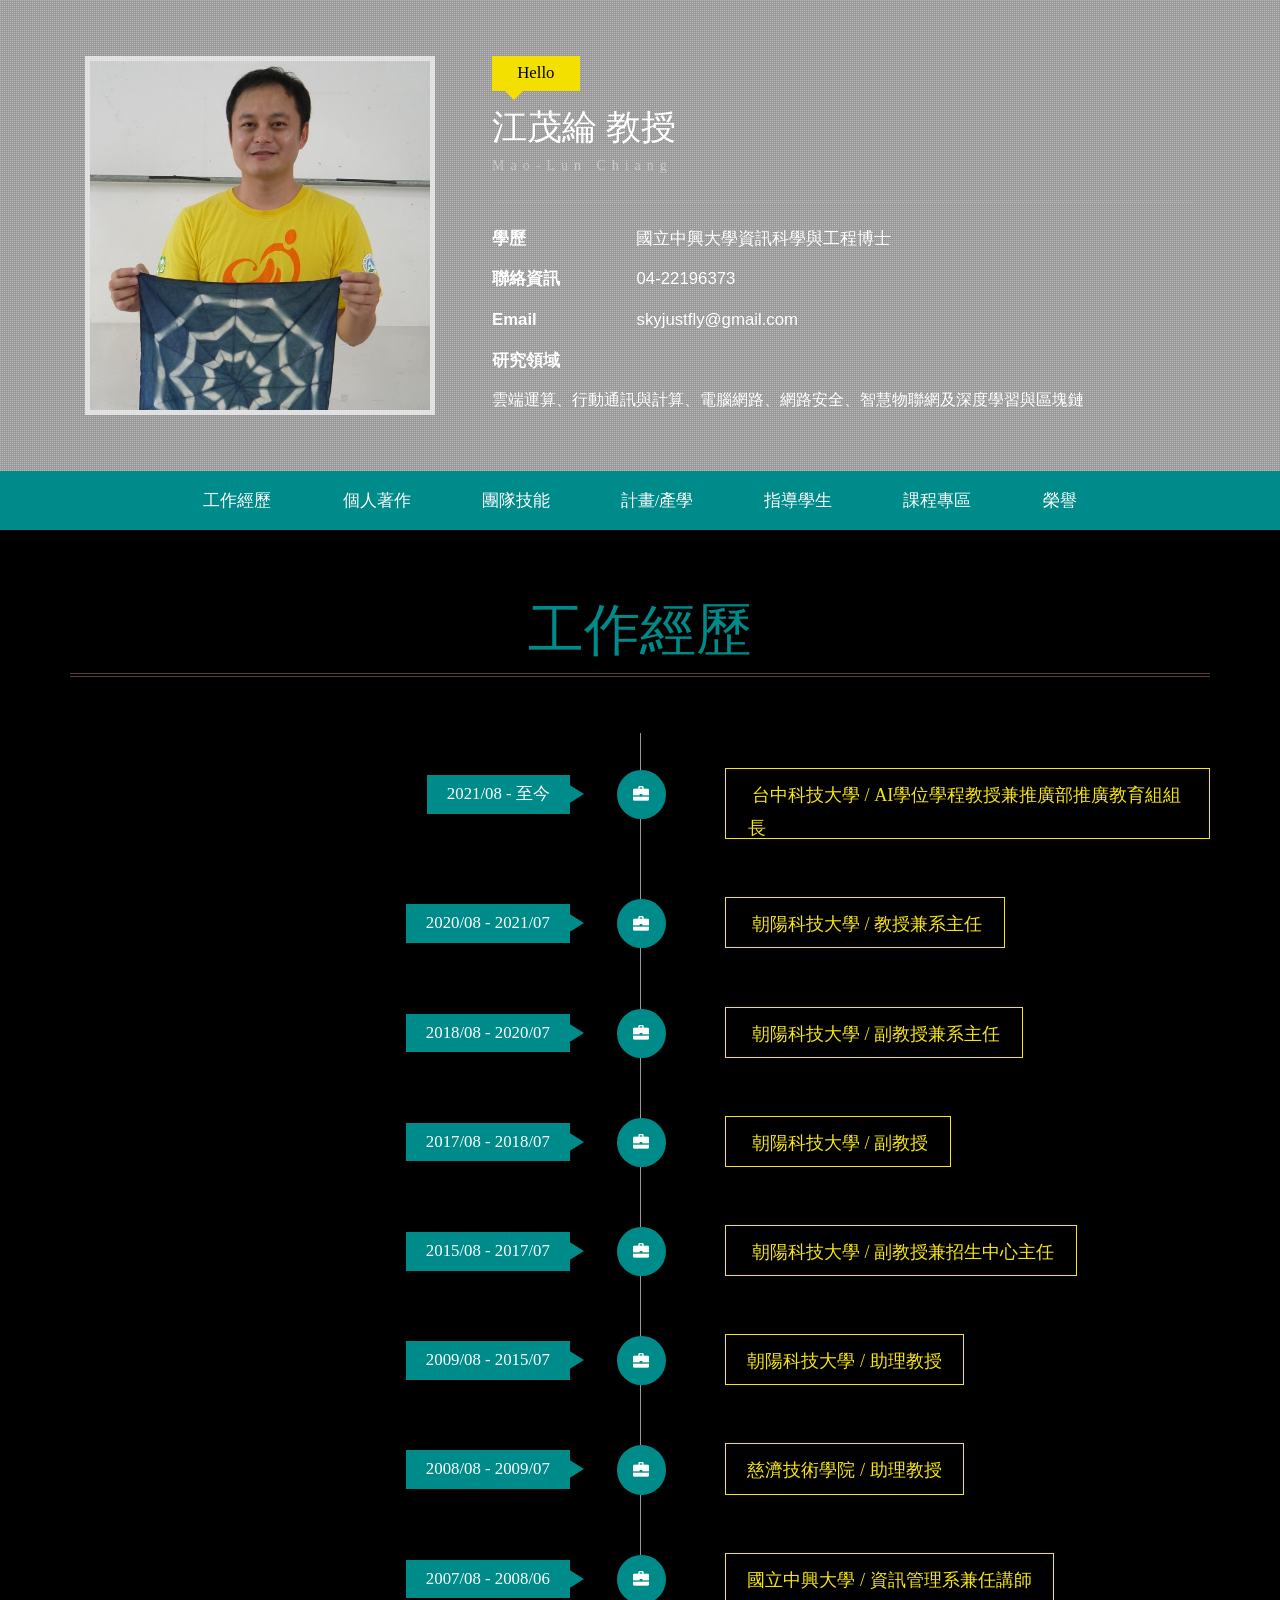
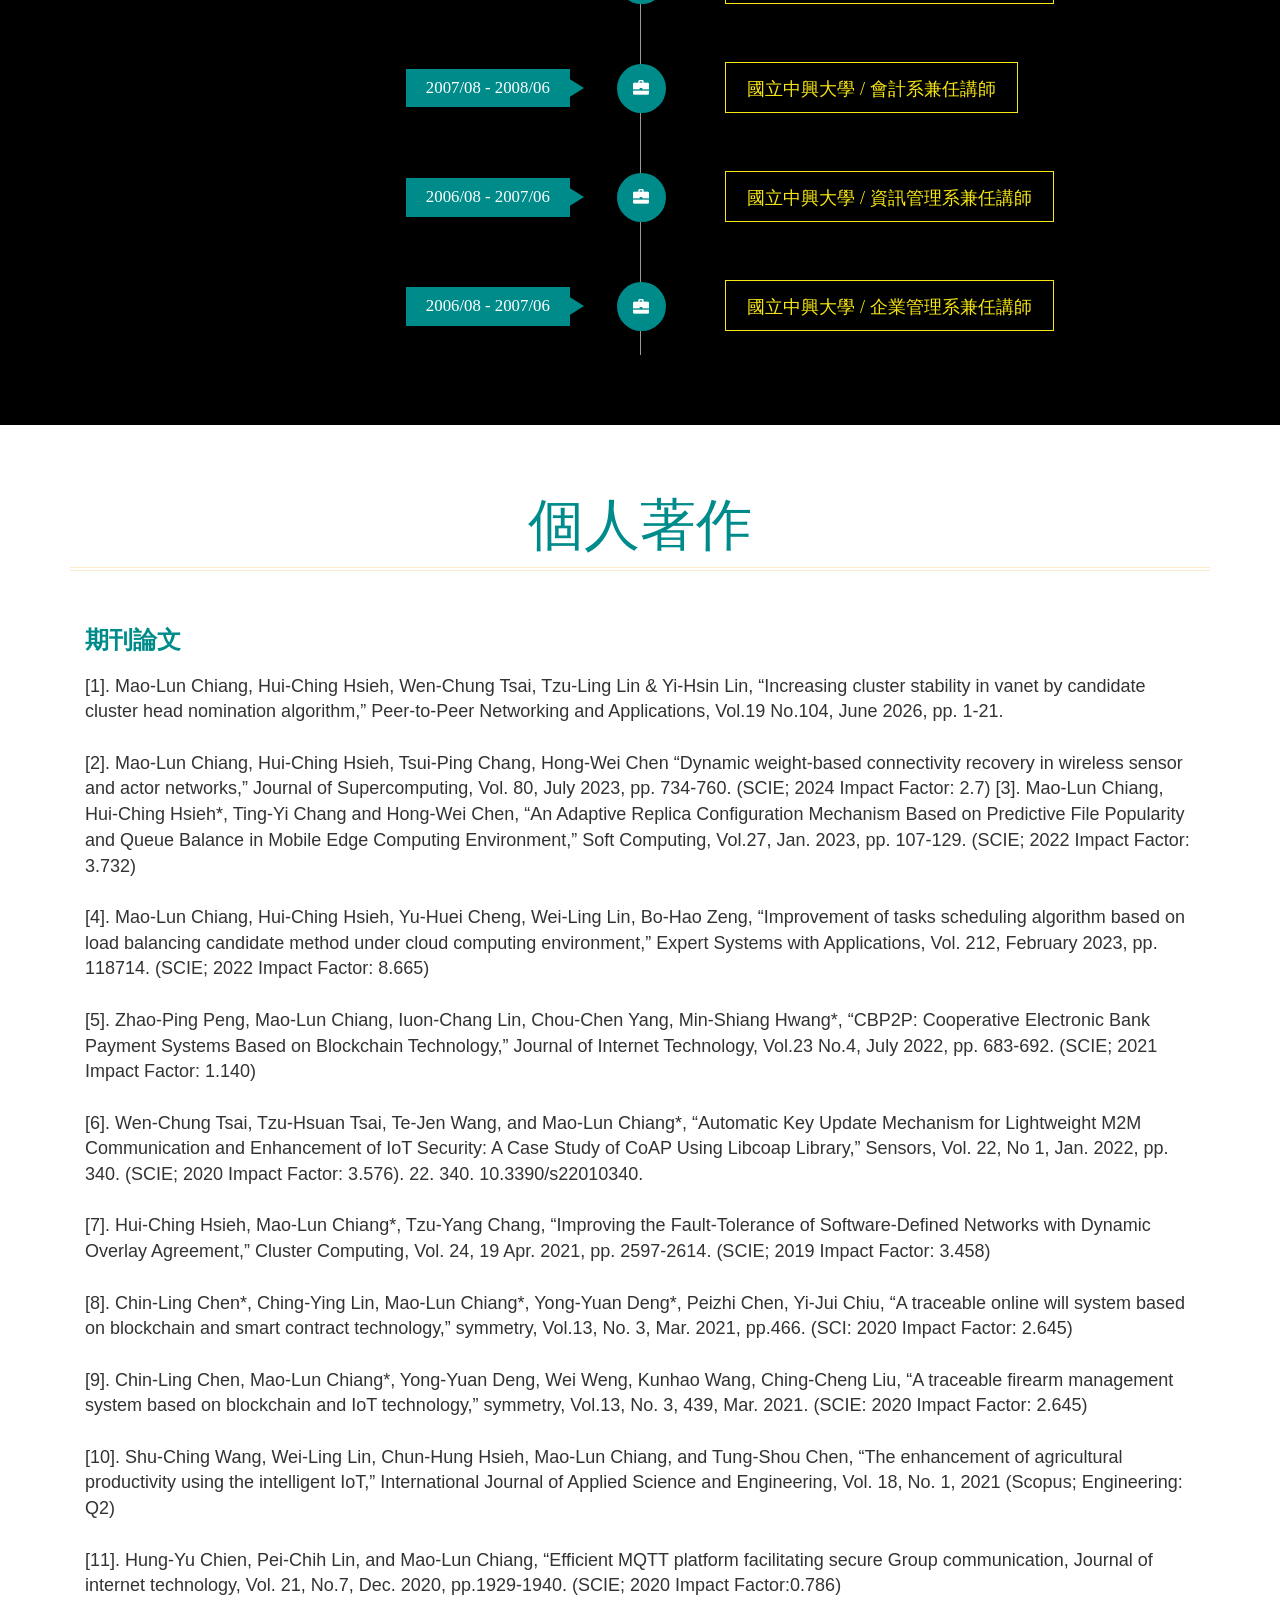
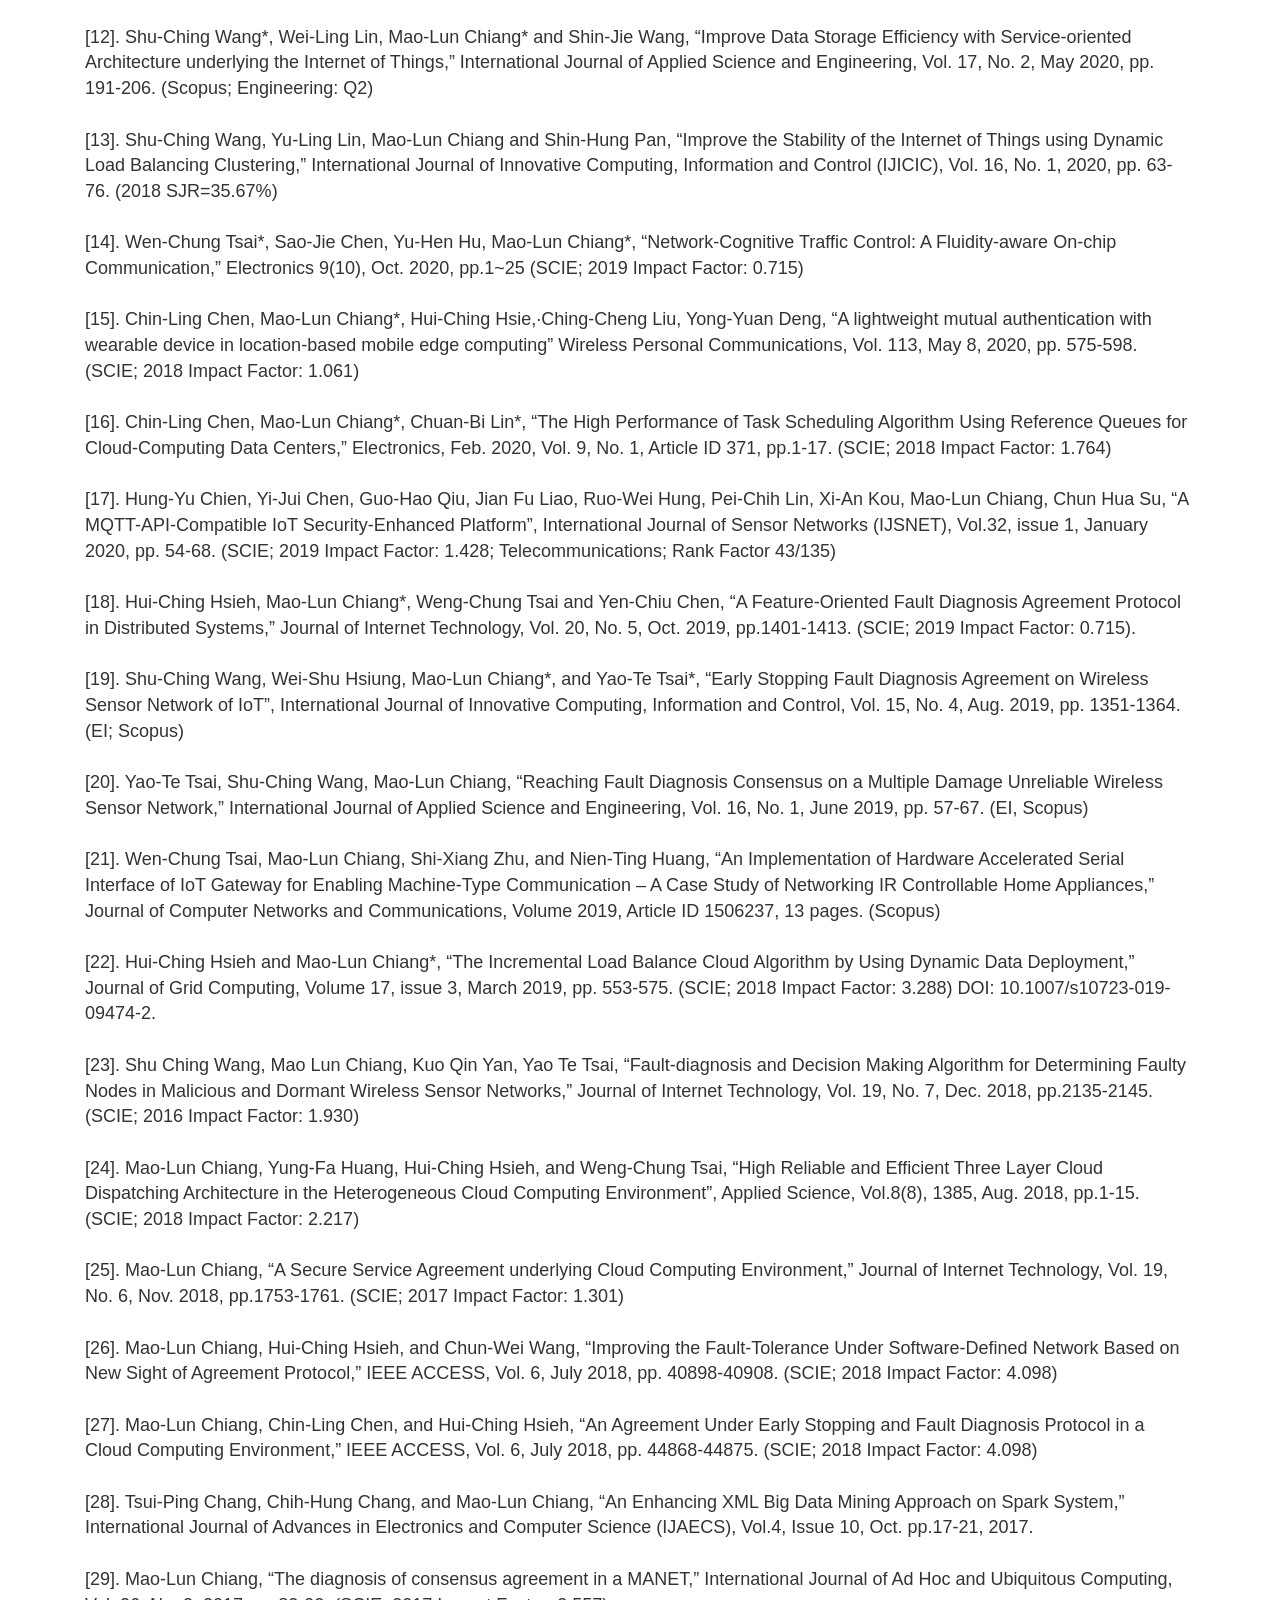
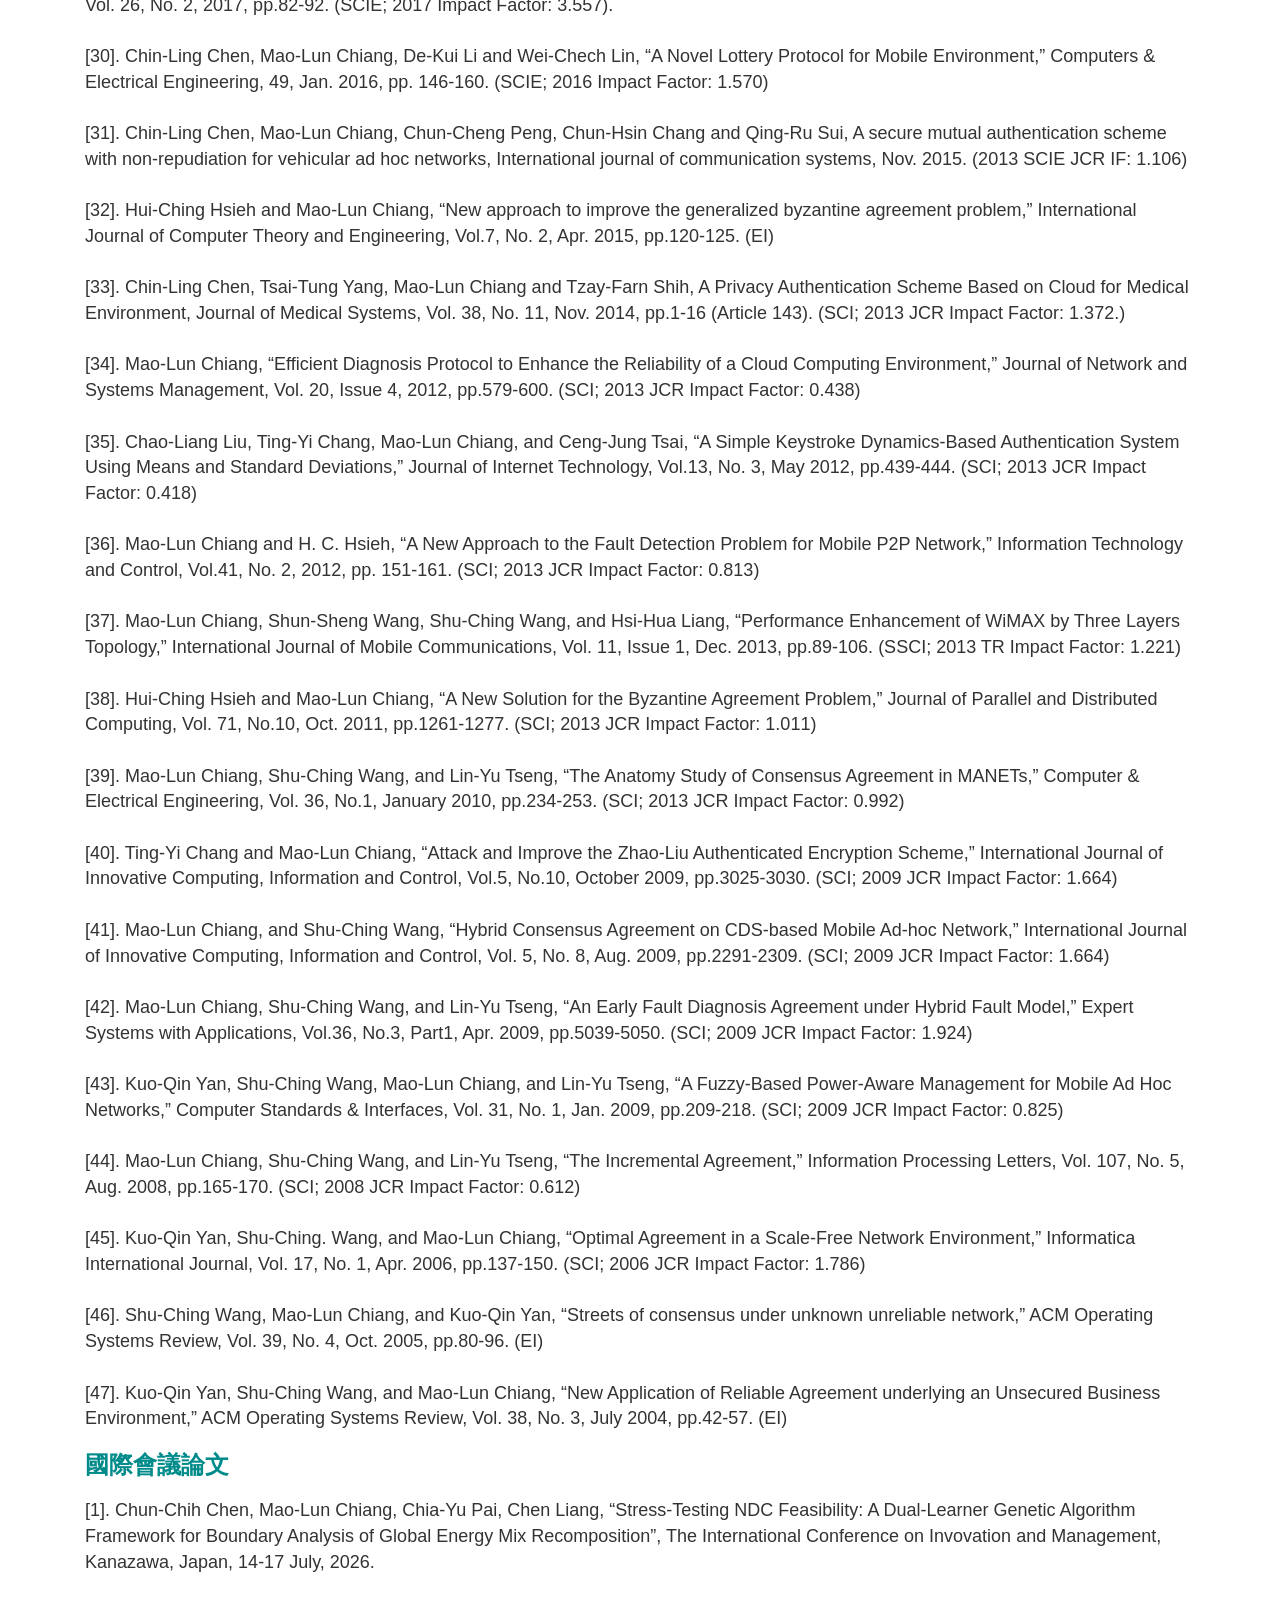
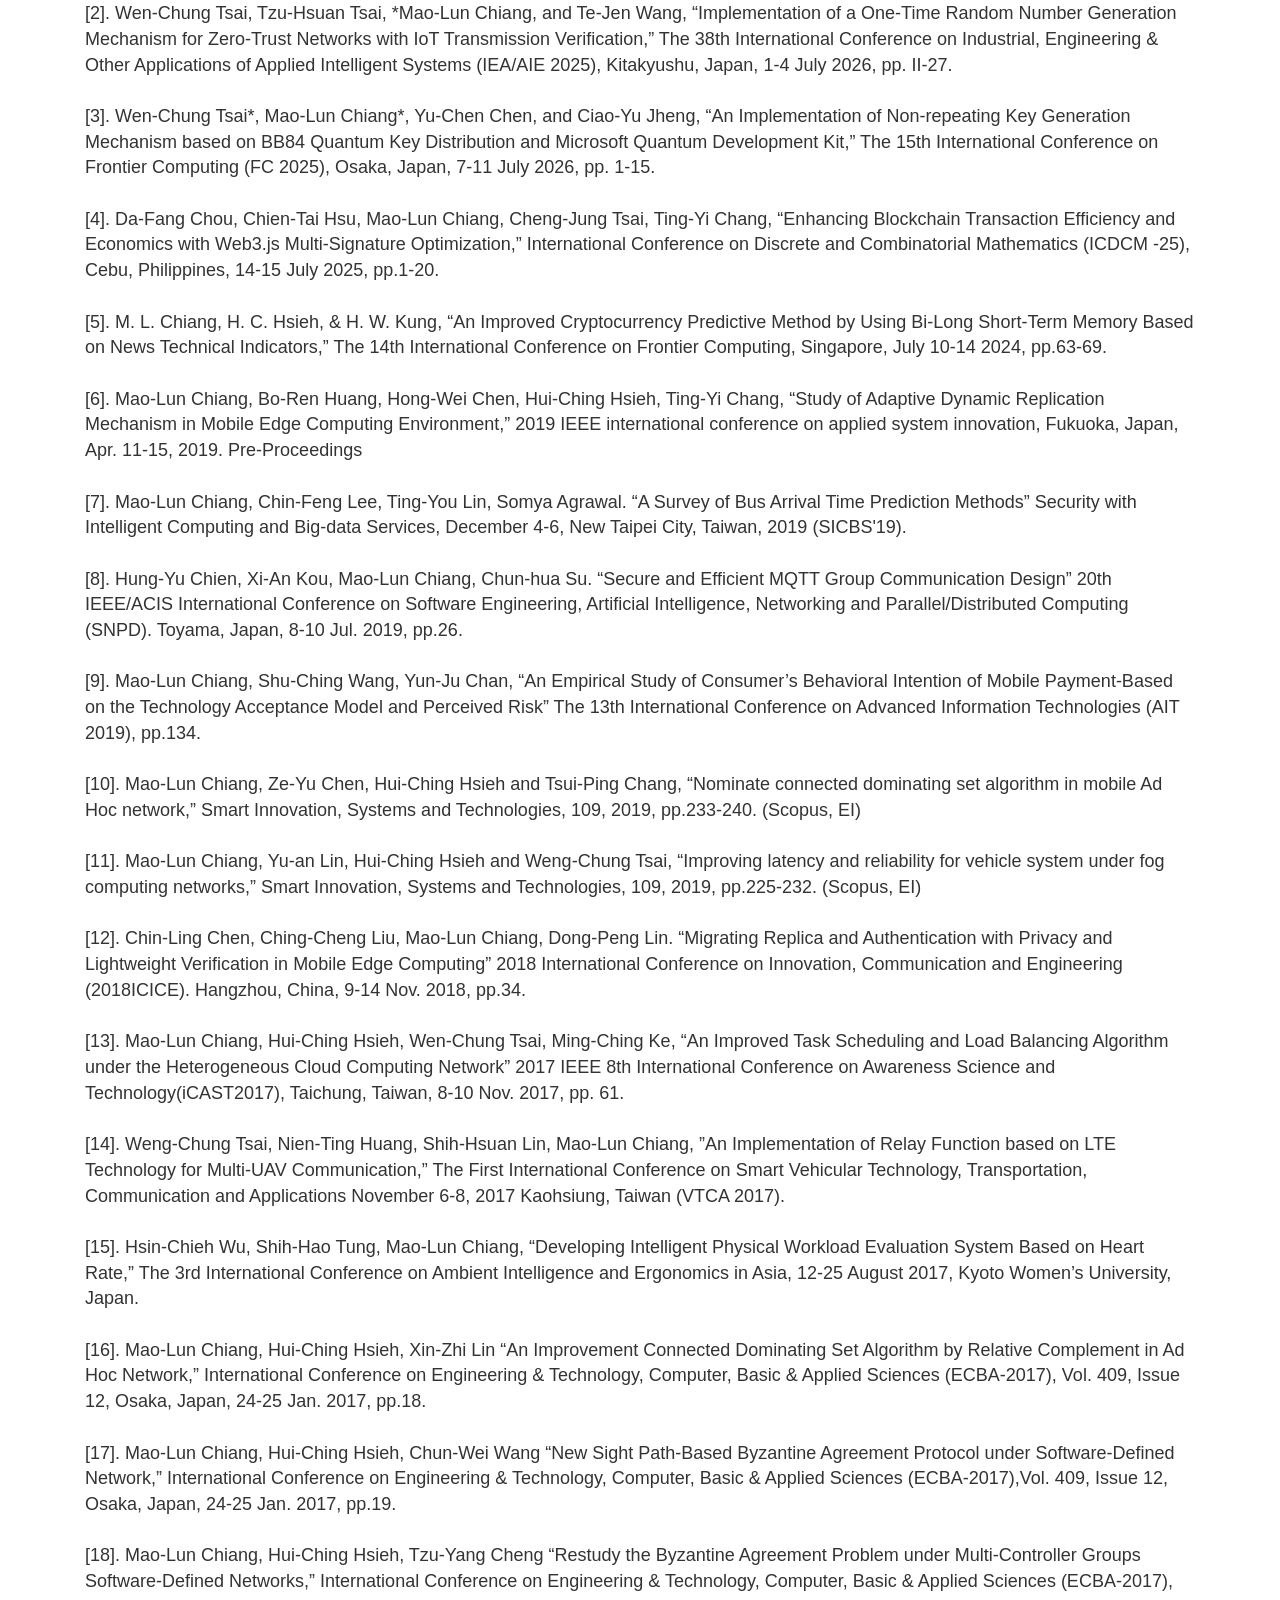
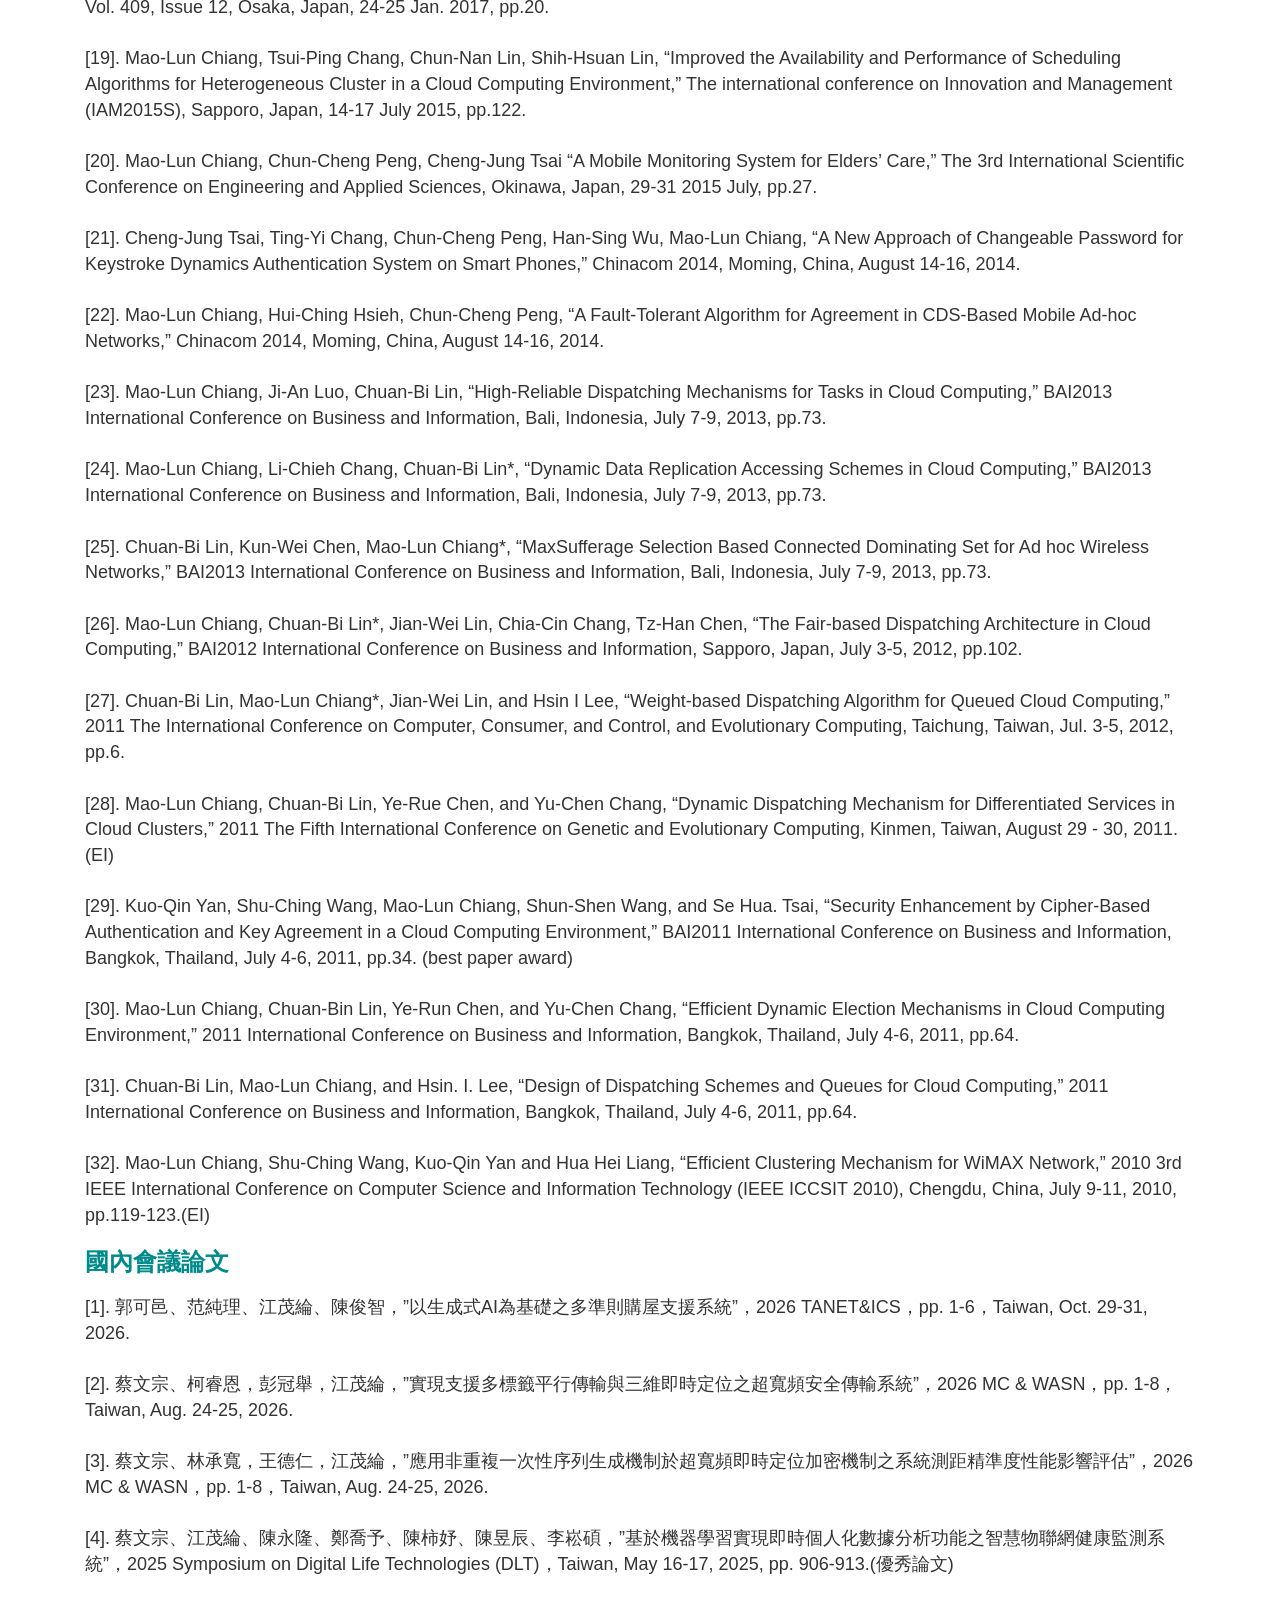
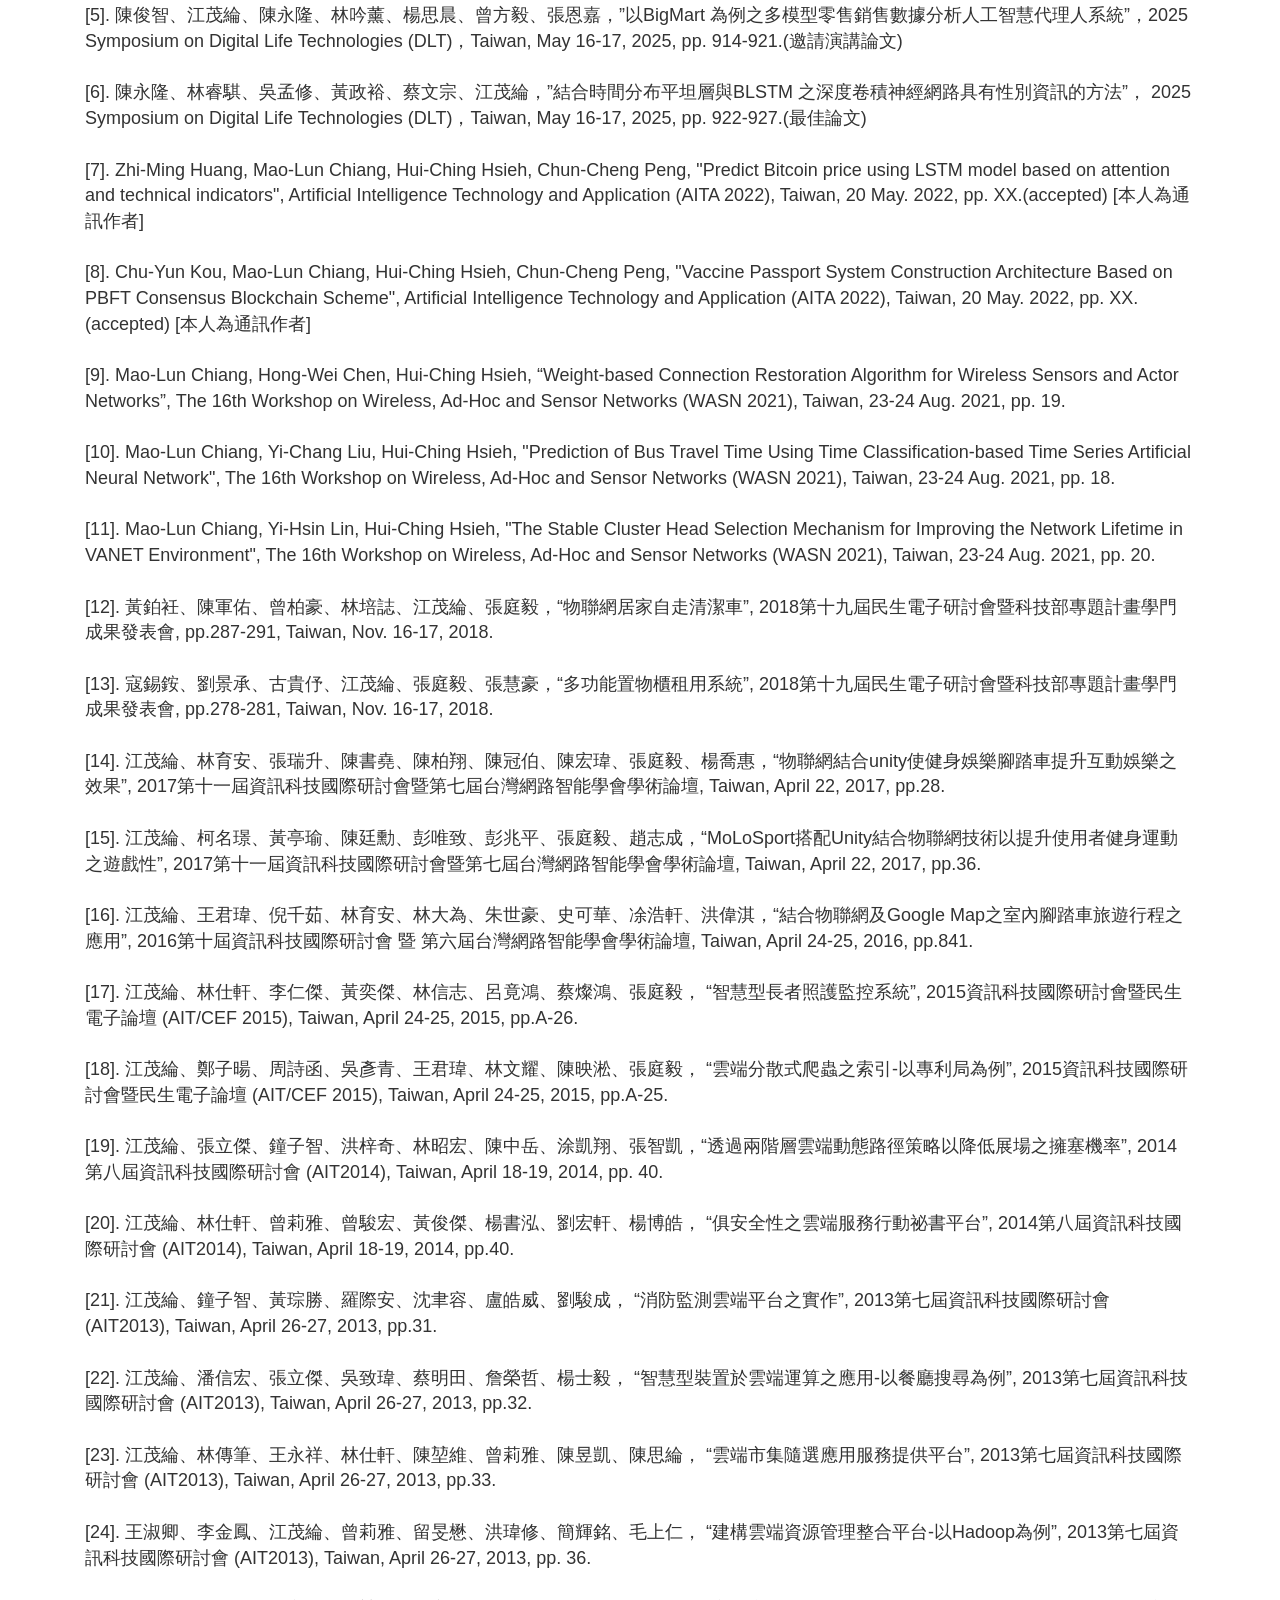
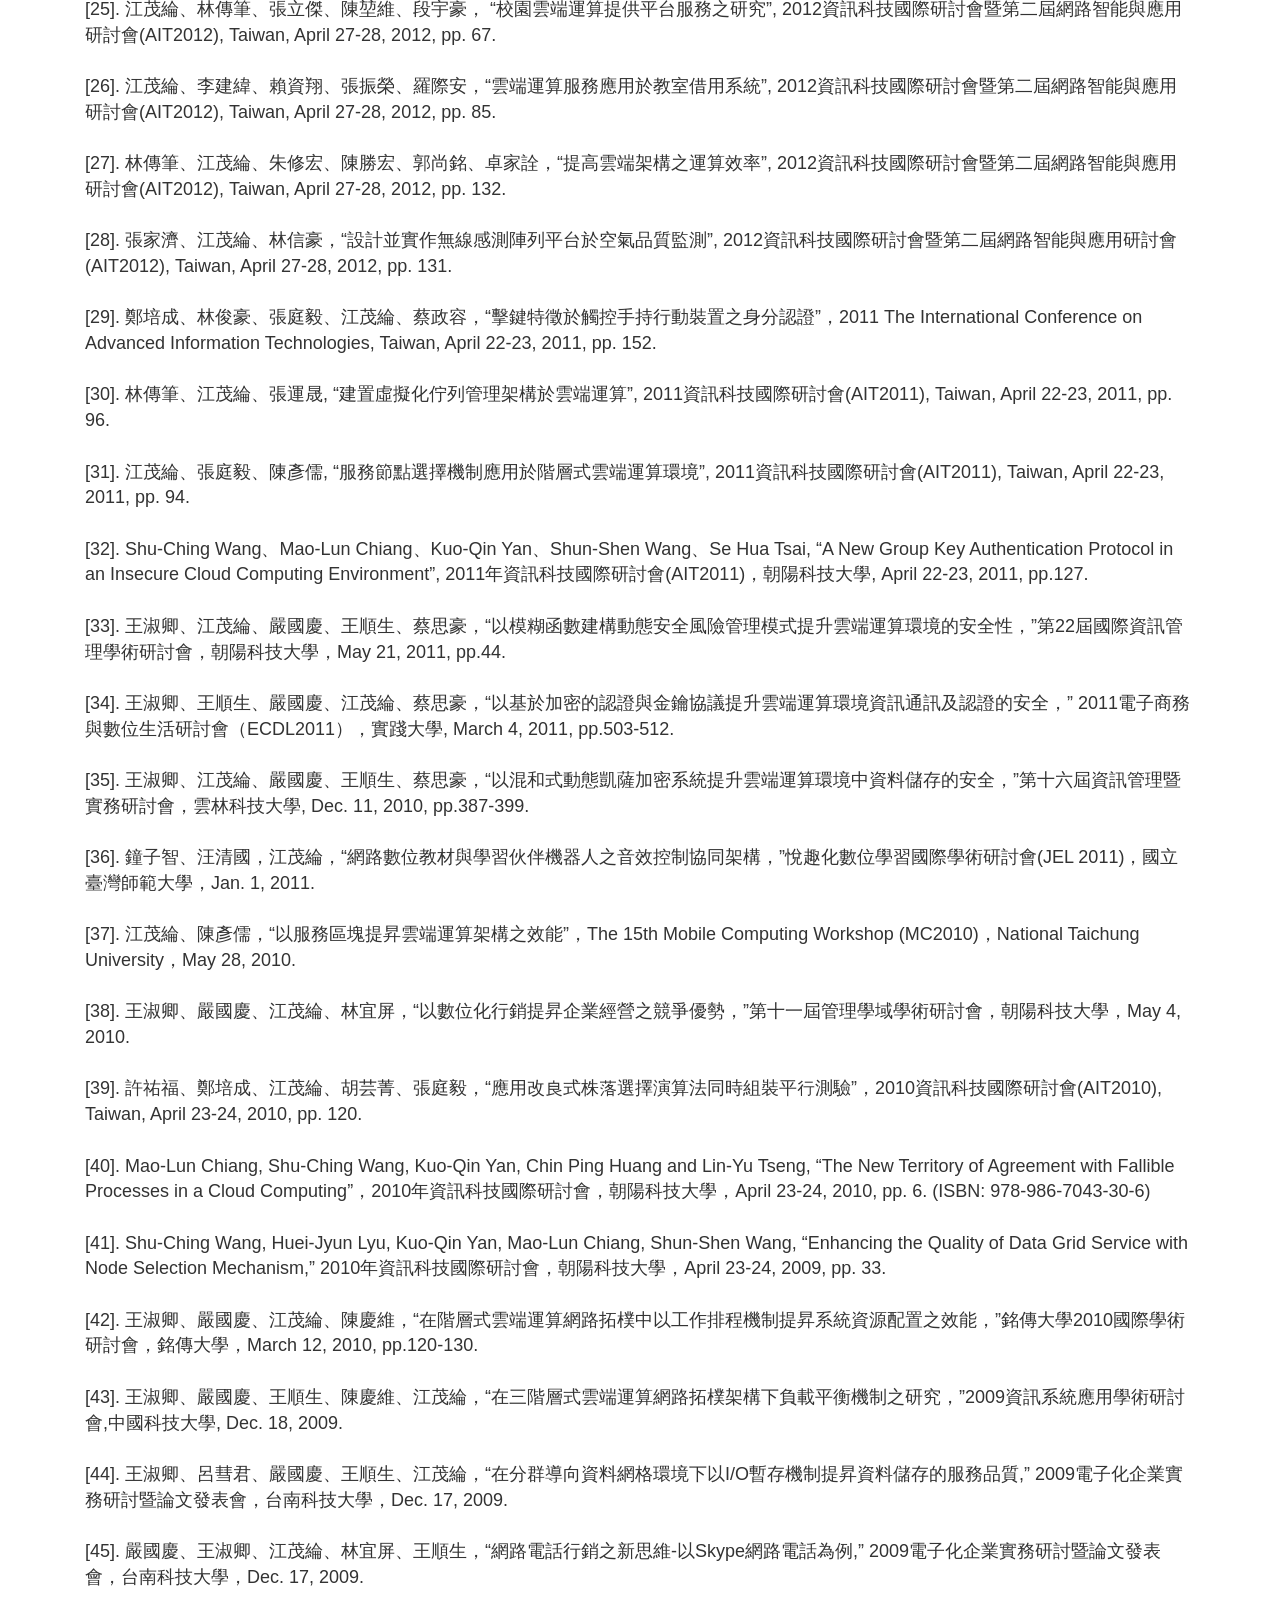
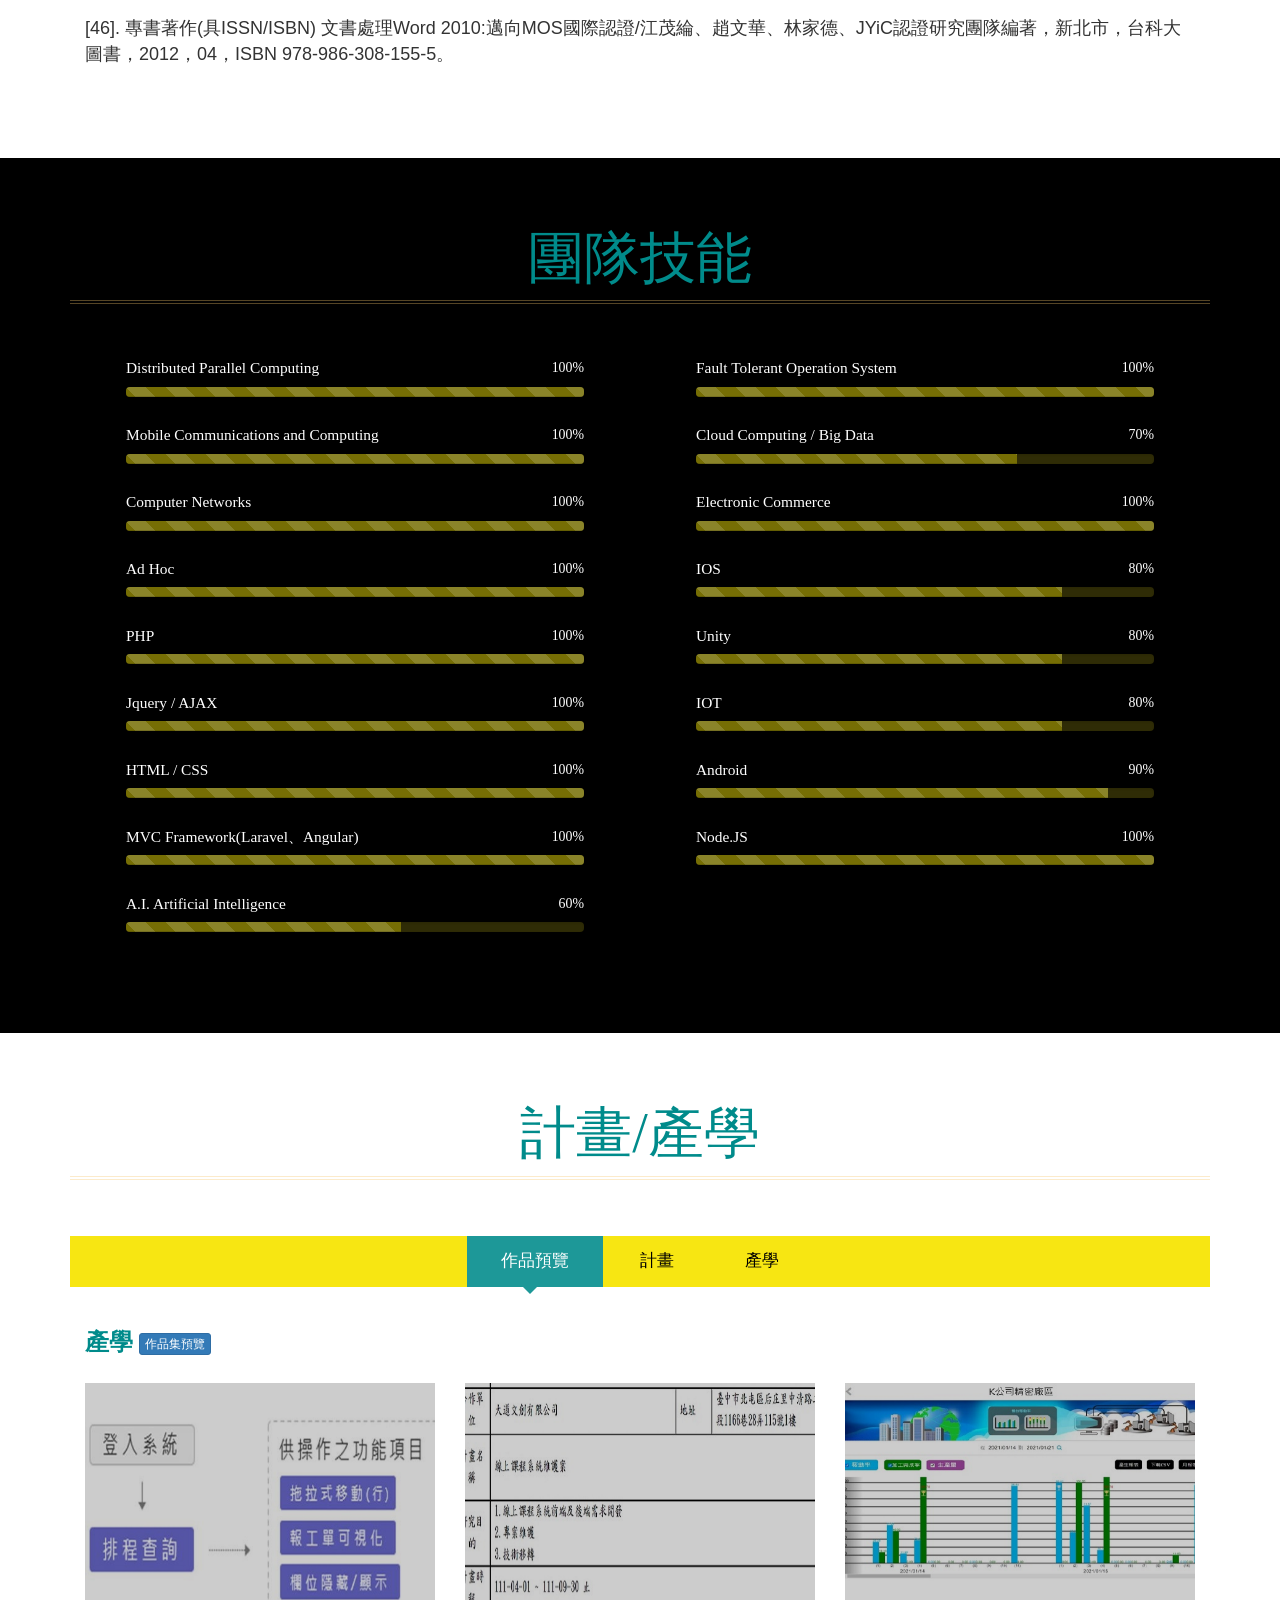
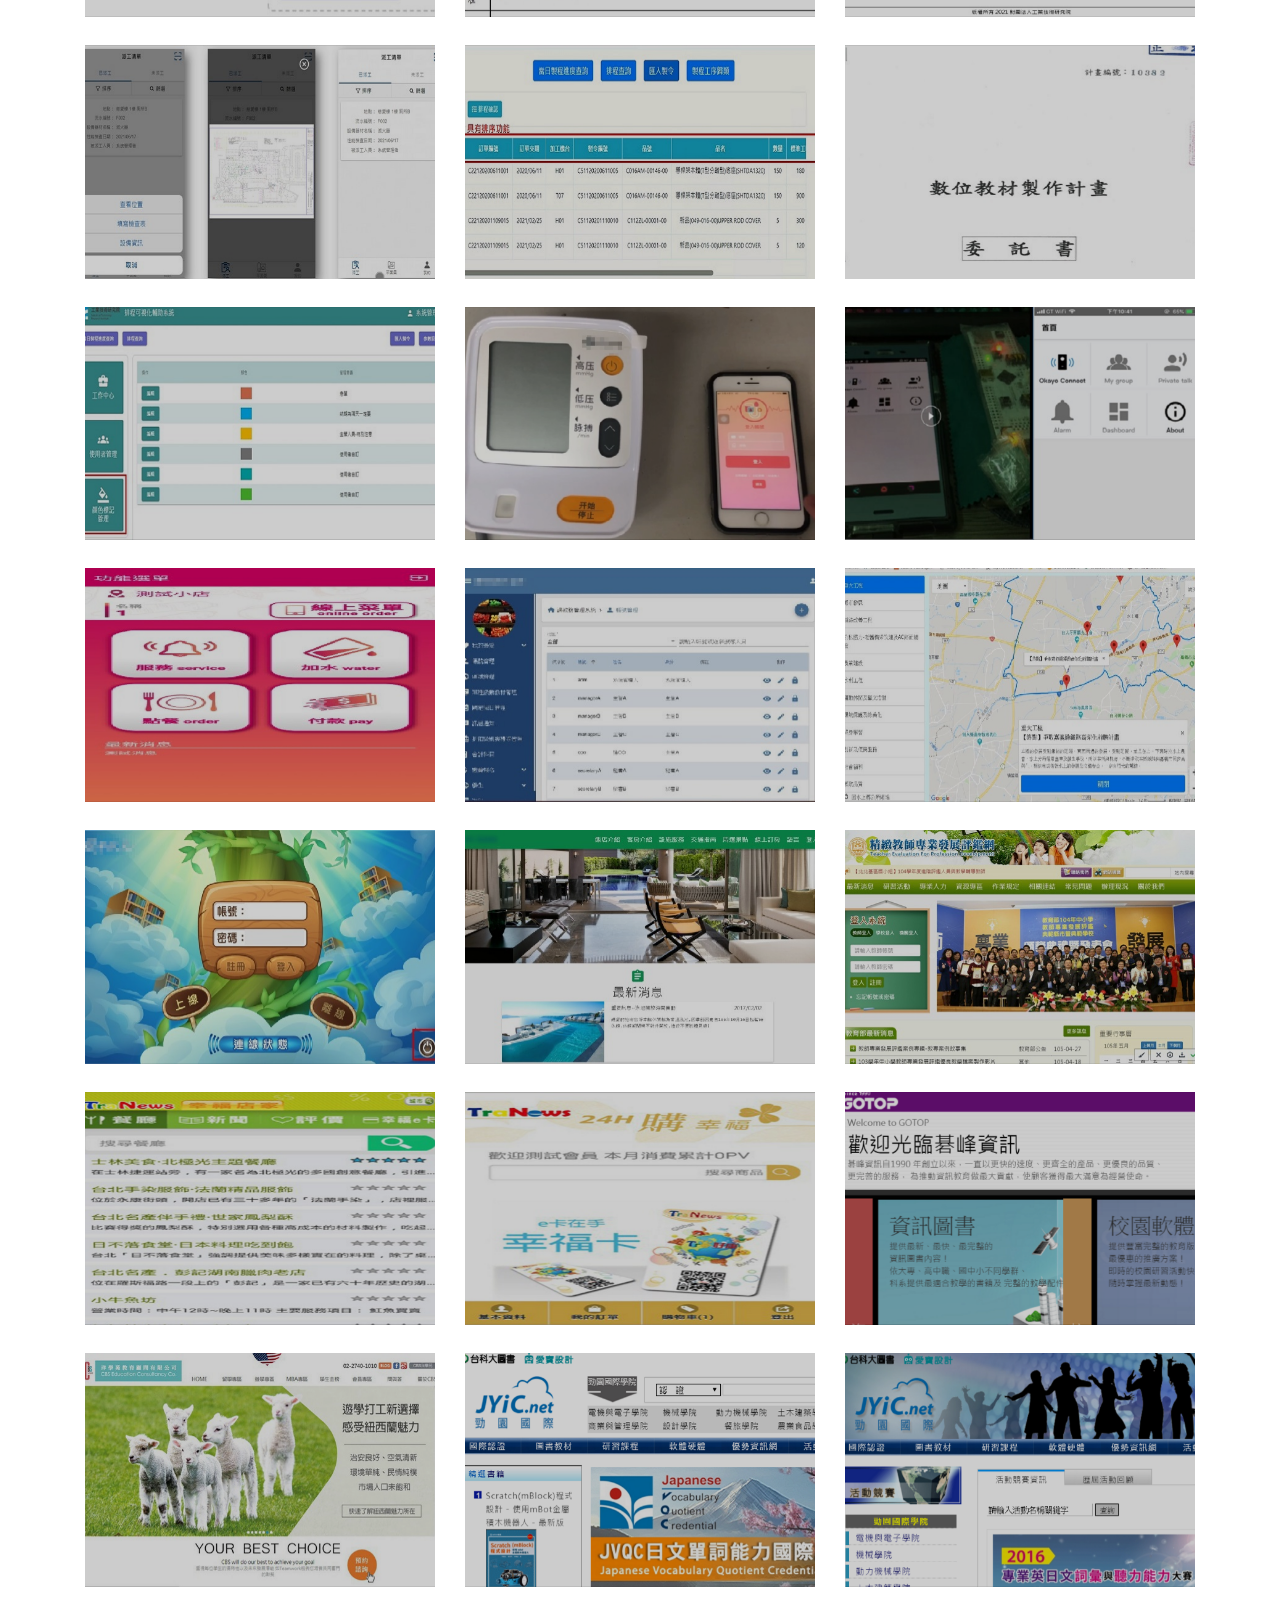
==== commit 74f21cee: "Add files via upload" ====
--- a/index.html
+++ b/index.html
@@ -92,7 +92,7 @@
 						<li>
 							<ul class="address-text">
 								<li><b>Email</b></li>
-								<li>mlchiang@nutc.edu.tw</li>
+								<li>skyjustfly@gmail.com</li>
 							</ul>
 						</li>
 						<li>
@@ -1215,6 +1215,7 @@
 						<div class="tab-1 resp-tab-content">
 							<div class="col-md-12 about-left title"><h3 style=" color: #008B8B;"><b>專題</b></h3></div>
 							<div class="tab_img">
+								
 								<div class="col-md-4 portfolio-grids">
 									<div class="grid">
 										<a href="images/109學年度全自動智能農作平台.PNG" class="swipebox" title="">
@@ -1443,6 +1444,46 @@
 										</tr>
 									</thead>
 									<tbody>
+										
+										<tr class="info">
+											<th>114學年度</th>
+											<th width="40%">以生成式AI為基礎之個人化多準則購屋決策支援系統</th>
+											<th>2025/8~2026/12</th>
+											<th>范純理、郭可邑</th>
+											<th><a href="file/114以生成式AI為基礎之個人化多準則購屋決策支援系統.pdf"><button type="button" class="btn btn-primary btn-xs">下載</button></a></th>
+											<th></th>
+										</tr>
+
+
+										<tr class="info">
+											<th>113學年度</th>
+											<th width="40%">AI-Care 個人化即時心肺監測與風險預測系統</th>
+											<th>2024/8~2025/12</th>
+											<th>鄭喬予等四員</th>
+											<th><a href="file/113AI-Care 個人化即時心肺監測與風險預測系統.pdf"><button type="button" class="btn btn-primary btn-xs">下載</button></a></th>
+											<th></th>
+										</tr>
+
+
+										<tr class="info">
+											<th>113學年度</th>
+											<th width="40%">智慧型商業洞察與決策代理人系統</th>
+											<th>2024/8~2025/12</th>
+											<th>林吟薰等四員</th>
+											<th><a href="file/113智慧型商業洞察與決策代理人系統.pdf"><button type="button" class="btn btn-primary btn-xs">下載</button></a></th>
+											<th></th>
+										</tr>
+
+
+										<tr class="info">
+											<th>112學年度</th>
+											<th width="40%">UU瞎猜股市-智慧股票推薦ROBOT</th>
+											<th>2023/8~2024/12</th>
+											<th>巫坤賀等四員</th>
+											<th><a href="file/112UU瞎猜股市-智慧股票推薦ROBOT.pptx"><button type="button" class="btn btn-primary btn-xs">下載</button></a></th>
+											<th></th>
+										</tr>
+
 										<tr class="success">
 											<th>109學年度</th>
 											<th width="40%">全自動智能農作平台</th>
@@ -1835,7 +1876,7 @@
 	<div id="course" class="course">
 		<div class="container">
 			<h3 class="title wow zoomInLeft animated">課程專區</h3>
-				<h4>如有課程問題，請與我聯絡<a href="https://mail.google.com/mail/?view=cm&fs=1&to=mlchiang@nutc.edu.tw">mlchiang@nutc.edu.tw</a></h5>
+				<h4>如有課程問題，請與我聯絡<a href="https://mail.google.com/mail/?view=cm&fs=1&to=skyjustfly@gmail.com">skyjustfly@gmail.com</a></h5>
 				<table class="table table-sm">
 					<thead>
 						<tr class="danger">
@@ -1847,7 +1888,7 @@
 					</thead>
 					<tbody>
 						<tr class="info">
-							<th rowspan="6" style="text-align: center;vertical-align: middle;">110學年度(上)</th>
+							<th rowspan="6" style="text-align: center;vertical-align: middle;">學年度(上)</th>
 							<th>資料結構</th>
 							<th><a href="file/course/110(1)/DS/F7801D 投影片-20210724T074614Z-001.zip">F7801D 投影片-20210724T074614Z-001</a></th>
 							<th><a href="file/course/110(1)/DS/other/old_f7801b.zip">old_f7801b</a></th>
@@ -1886,7 +1927,7 @@
 								<a href="file/course/110(1)/服學/other/校外服務點名單AI一1 .pdf">校外服務點名單AI一1 </a><br>
 						</tr>
 						<tr class="success">
-							<th rowspan="5" style="text-align: center;vertical-align: middle;">110學年度(下)</th>
+							<th rowspan="5" style="text-align: center;vertical-align: middle;">學年度(下)</th>
 							<th>實務專題(二)</th>
 							<th></th>
 							<th></th>
@@ -1915,7 +1956,7 @@
 							<th><a href="file/course/110(2)/服學/other/AI一1校外點名單 .pdf">AI一1校外點名單 </a><br></th>
 						</tr>
 						<tr class="info">
-							<th rowspan="4" style="text-align: center;vertical-align: middle;">111學年度(上)</th>
+							<th rowspan="4" style="text-align: center;vertical-align: middle;">學年度(上)</th>
 							<th>程式設計</th>
 							<th><a href="file/course/110(1)/AI-程式設計/FS712 投影片 PDF.zip">FS712 投影片 PDF</a></th>
 							<th><a href="file/course/110(1)/AI-程式設計/other/速學程式補充資料.pdf">速學程式補充資料</a></th>
@@ -1952,8 +1993,100 @@
 						</tr>
 					</thead>
 					<tbody>
-						<tr class="info">
-							<th>110學年度</th>
+						
+
+
+						<tr class="info">
+							<th>115學年度</th>
+							<th>指導學生李樂華等2人「指南針」於2026innoServe第31屆大專校院資訊應用服務創新競賽-商業治理AI創新組第一名</th>
+						</tr>
+						<tr class="info">
+							<th>115學年度</th>
+							<th>導學生黃絲琪等6人參加「2026智慧創新大賞」全國賽入圍二組</th>
+						</tr>
+						
+						<tr class="info">
+							<th>115學年度</th>
+							<th>榮獲114學年度績優導師</th>
+						</tr>
+
+						<tr class="info">
+							<th>115學年度</th>
+							<th>指導學生范純理等2人參加2026第七屆創出名堂全國企劃實作競賽-主題實作組獲佳作</th>
+						</tr>
+
+						<tr class="info">
+							<th>114學年度</th>
+							<th>指導學生林吟薰等四人「智慧型商業洞察與決策代理人系統」第30屆大專校院資訊應用服務創新競賽全國賽入圍</th>
+						</tr>
+
+						<tr class="info">
+							<th>114學年度</th>
+							<th>指導學生鄭喬于等四人「AI-Care：個人化即時心肺監測與風險預測系統」第30屆大專校院資訊應用服務創新競賽全國賽入圍</th>
+						</tr>
+
+						<tr class="info">
+							<th>114學年度</th>
+							<th>指導學生鄭喬于等四人「基於機器學習實現即時個人化數據分析功能之智慧物聯網健康監測系統」榮獲獲得DLT2025數位生活科技研討會優秀論文獎</th>
+						</tr>
+
+						<tr class="info">
+							<th>114學年度</th>
+							<th>指導學生林吟薰等四人「以BigMart為例之多模型零售銷售數據分析人工智慧代理人系統」榮獲獲得DLT2025數位生活科技研討會邀請演講論文獎</th>
+						</tr>
+
+						<tr class="info">
+							<th>114學年度</th>
+							<th>指導學生鄭喬于等三人獲得「2025全國電子創意設計競賽-智慧大數據及行動app類」第三名(2025/5)</th>
+						</tr>
+
+						<tr class="info">
+							<th>114學年度</th>
+							<th>指導Yu-Chen Chen, Ciao-Yu Jheng於On behalf of the organizing committees of the 15th International Conference on Frontier Computing (FC2025)發表論文，篇名為An Implementation of Non-repeating Key Generation Mechanism based on BB84 Quantum Key Distribution and Microsoft Quantum Development</th>
+						</tr>
+
+						<tr class="info">
+							<th>114學年度</th>
+							<th>指導學生林吟薰等四人獲得「2025全國電子創意設計競賽-智慧大數據及行動app類」冠軍(2025/4)</th>
+						</tr>
+
+						<tr class="info">
+							<th>114學年度</th>
+							<th>指導學生鄭喬予等三人入選「2025全國電子創意設計競賽-智慧大數據及行動app類」決賽(2025/4)</th>
+						</tr>
+
+						<tr class="info">
+							<th>113學年度</th>
+							<th>指導學生鄭喬予等三人入選「2025智慧醫療暨永續發展創意競賽」決賽(2025/5)</th>
+						</tr>
+
+						<tr class="info">
+							<th>113學年度</th>
+							<th>指導學生陳昱辰等三人獲選「2025智慧醫療暨永續發展創意競賽」入圍獎(2025/5)</th>
+						</tr>
+
+						<tr class="info">
+							<th>113學年度</th>
+							<th>指導學生黃德龍、孔祥緯、洪翊翔入圍「2023技職盃黑客松競賽」全國賽及榮獲中區分區賽最佳技術獎</th>
+						</tr>
+
+						<tr class="info">
+							<th>113學年度</th>
+							<th>1指導Kung, H. W. (2024, July)於International Conference on Frontier Computing (FC2024)發表論文，篇名為An Improved Cryptocurrency Predictive Method by Using Bi-Long Short-Term Memory Based on News Technical Indicators.</th>
+						</tr>
+
+						<tr class="info">
+							<th>112學年度</th>
+							<th>指導劉恩宏，龔亭純及林吟薰獲「2023技職盃黑客松競賽」中區分區賽入選獎</th>
+						</tr>						<tr class="info">
+							<th>111學年度</th>
+							<th>指導學生劉恩宏等四人獲得「2022極客松x創客松創新創意競賽」銅獎(2022/12/04)</th>
+						</tr>						<tr class="info">
+							<th>111學年度</th>
+							<th>台中科大110學年度第一學期「校外賃居訪視績優導師」</th>
+						</tr>						<tr class="info">
+						<tr class="info">
+							<th>109學年度</th>
 							<th>擔任朝陽科大系主任時間期於2021年2月1日通過六年IEET工程教育認證</th>
 						</tr>
 						<tr class="success">
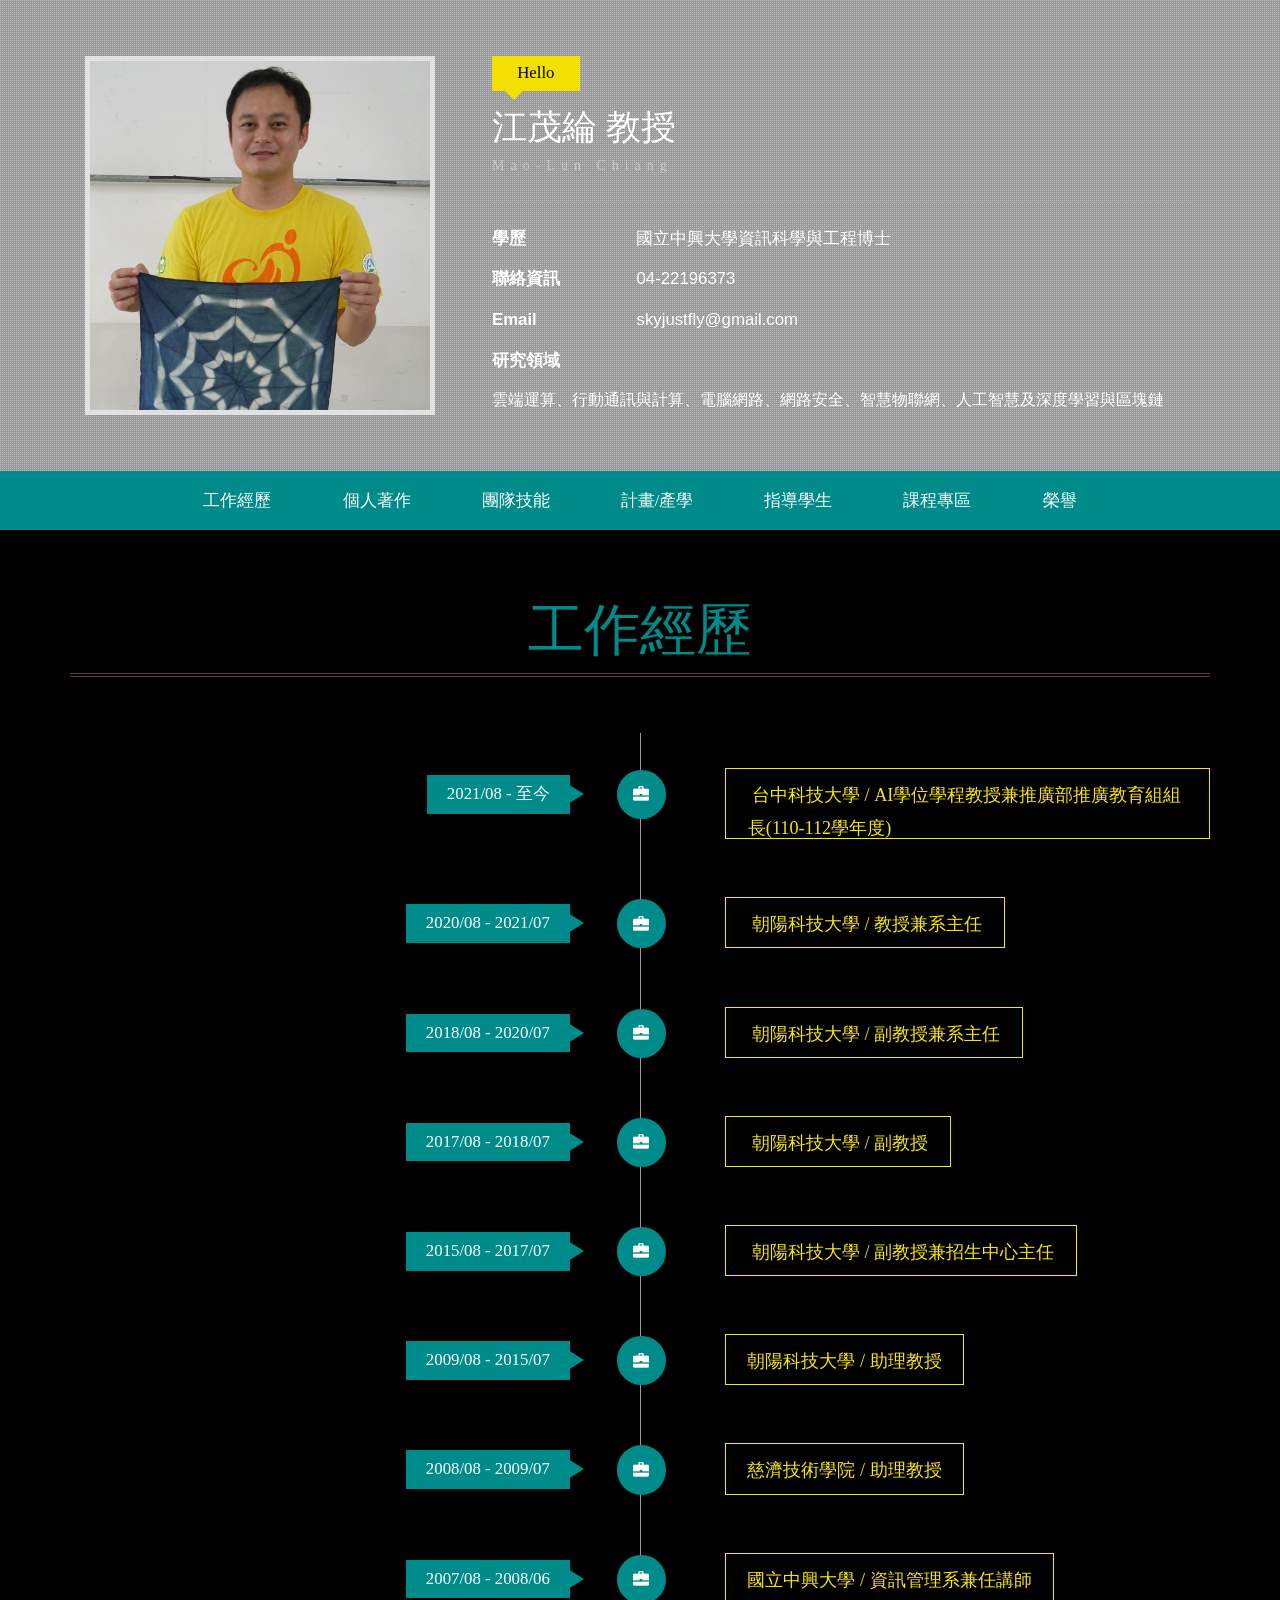
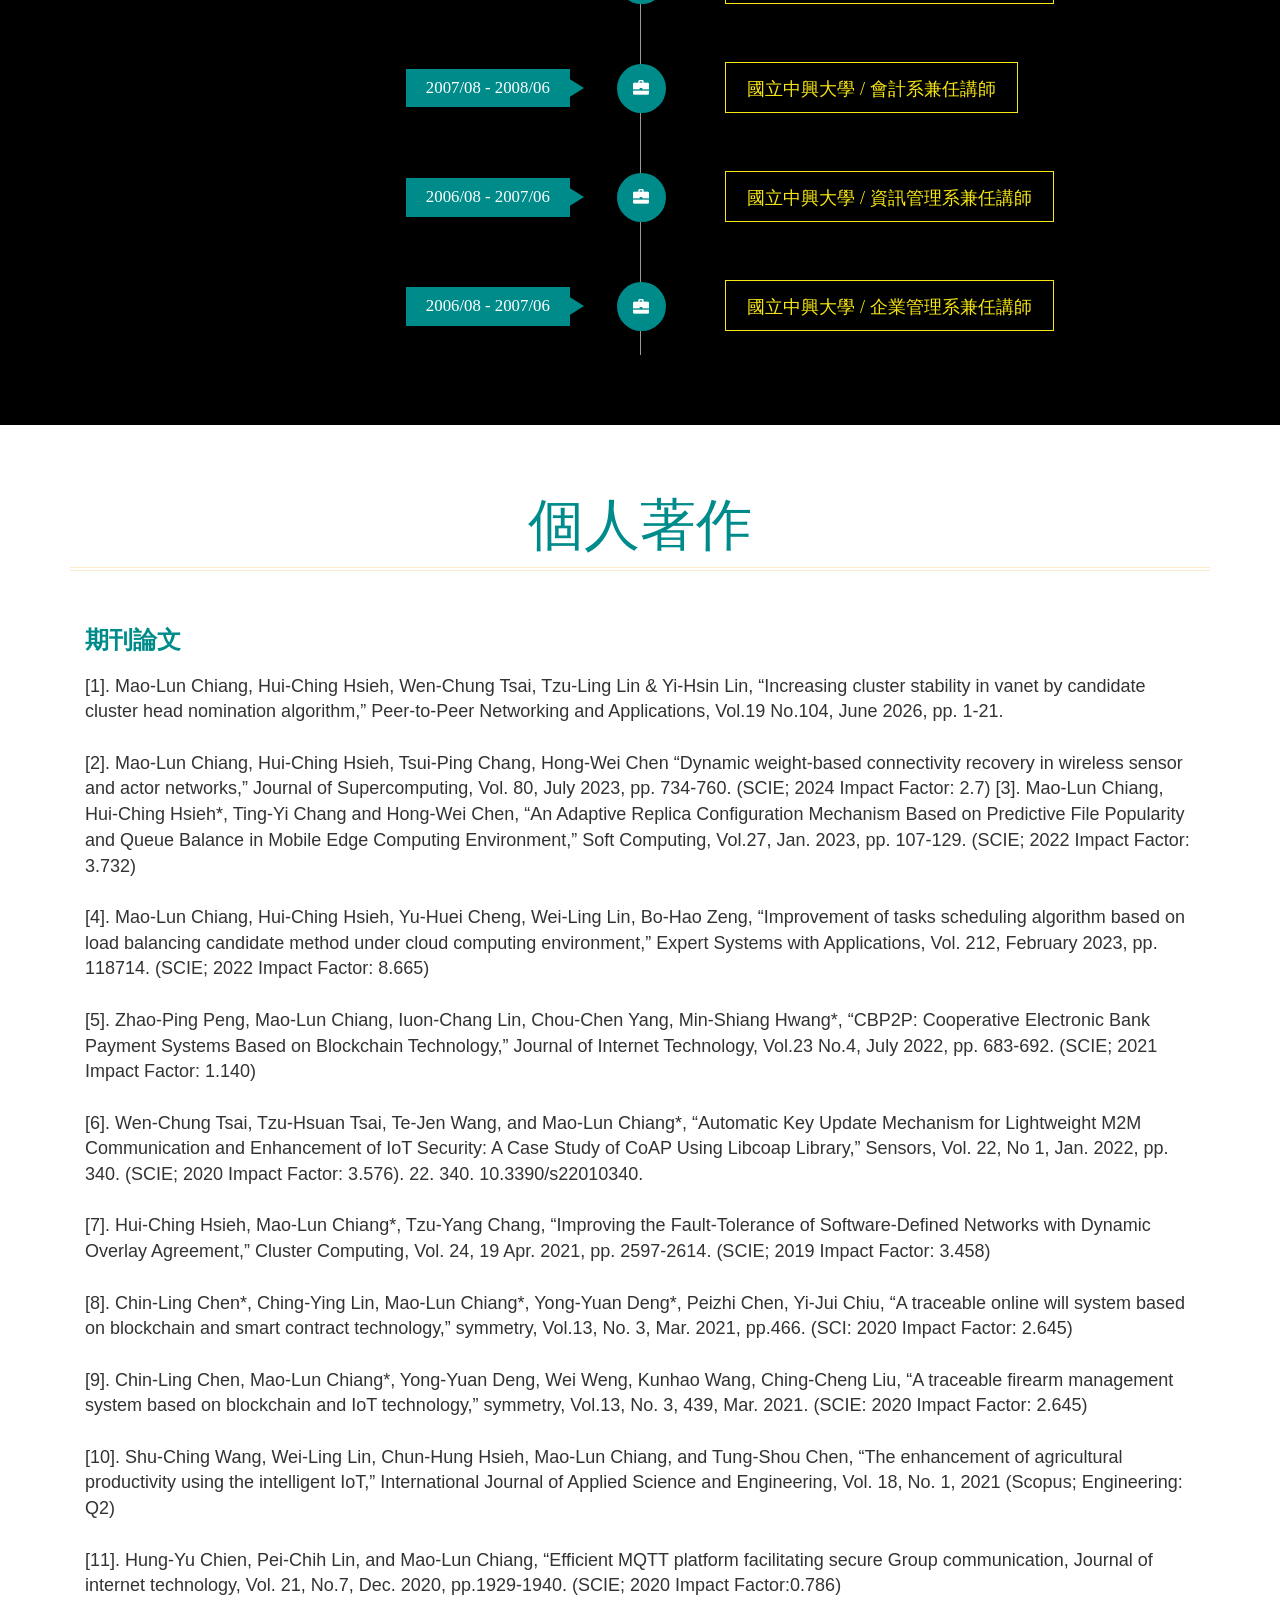
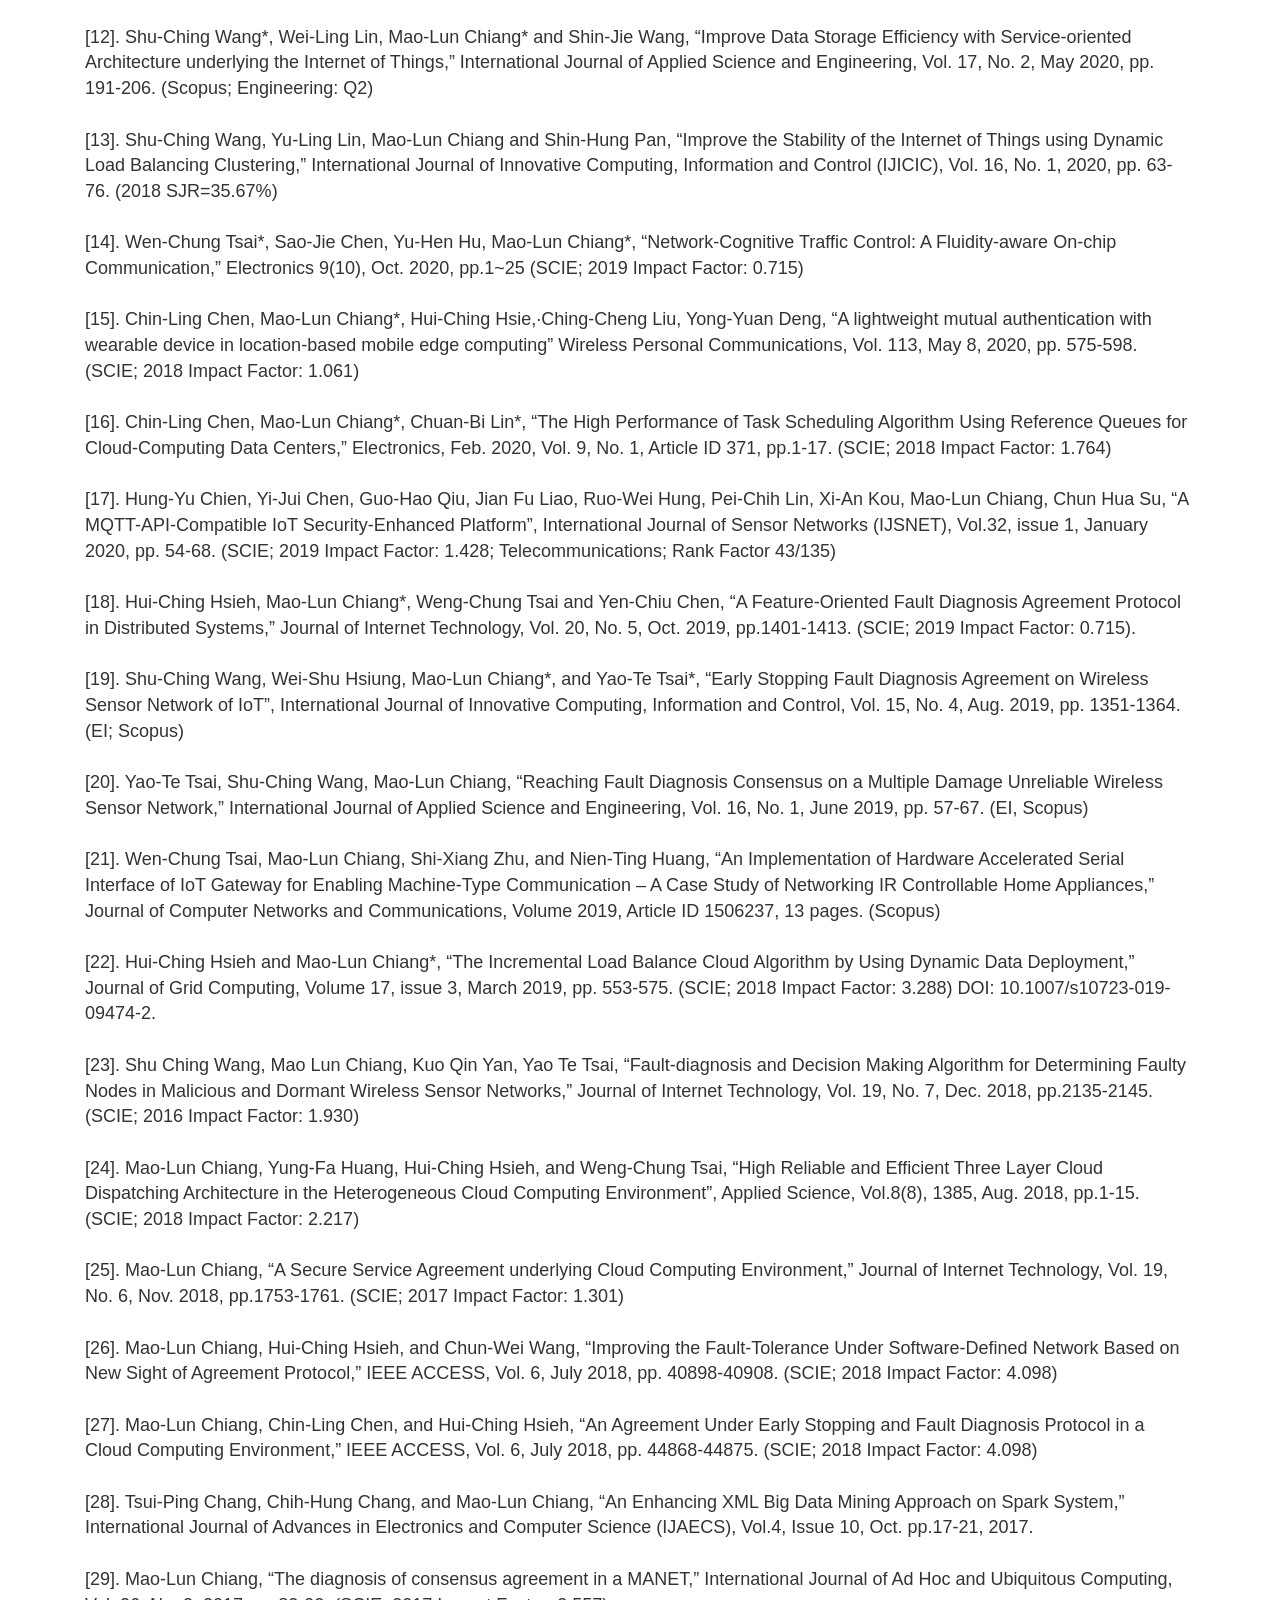
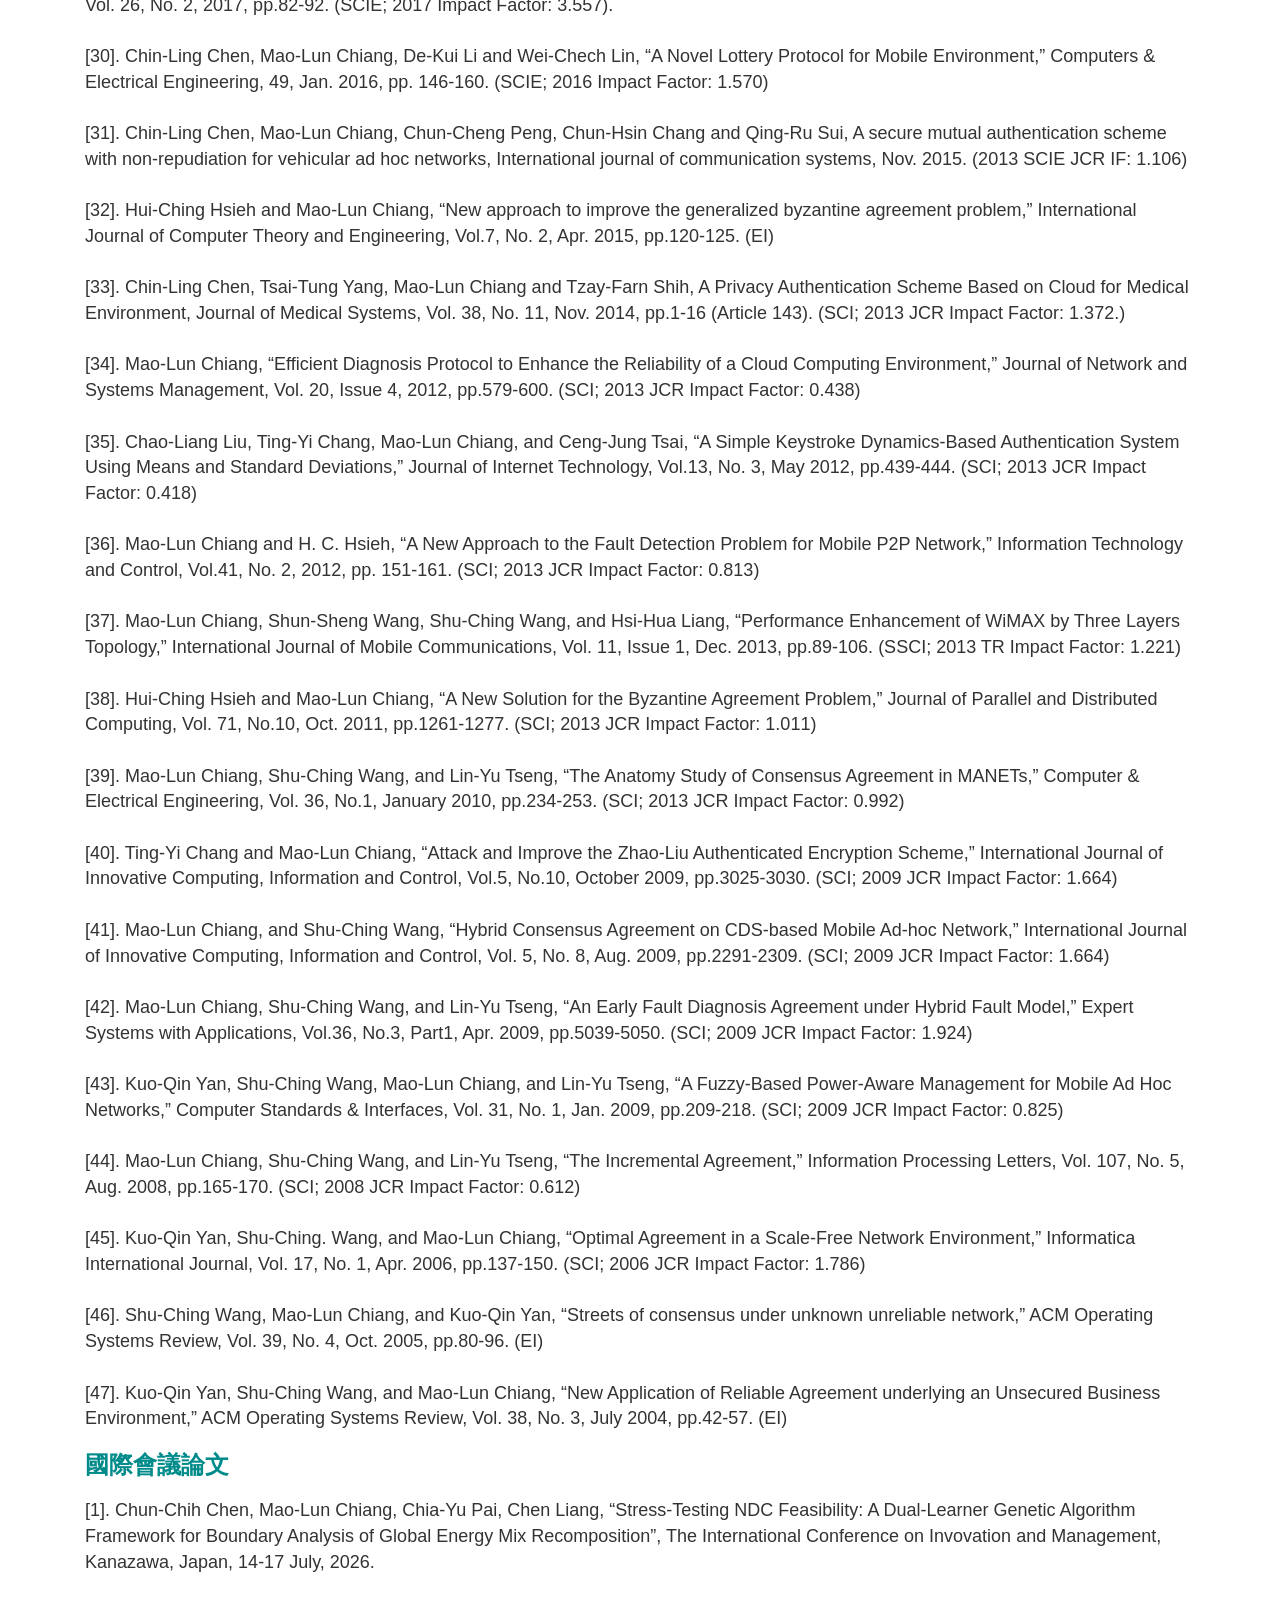
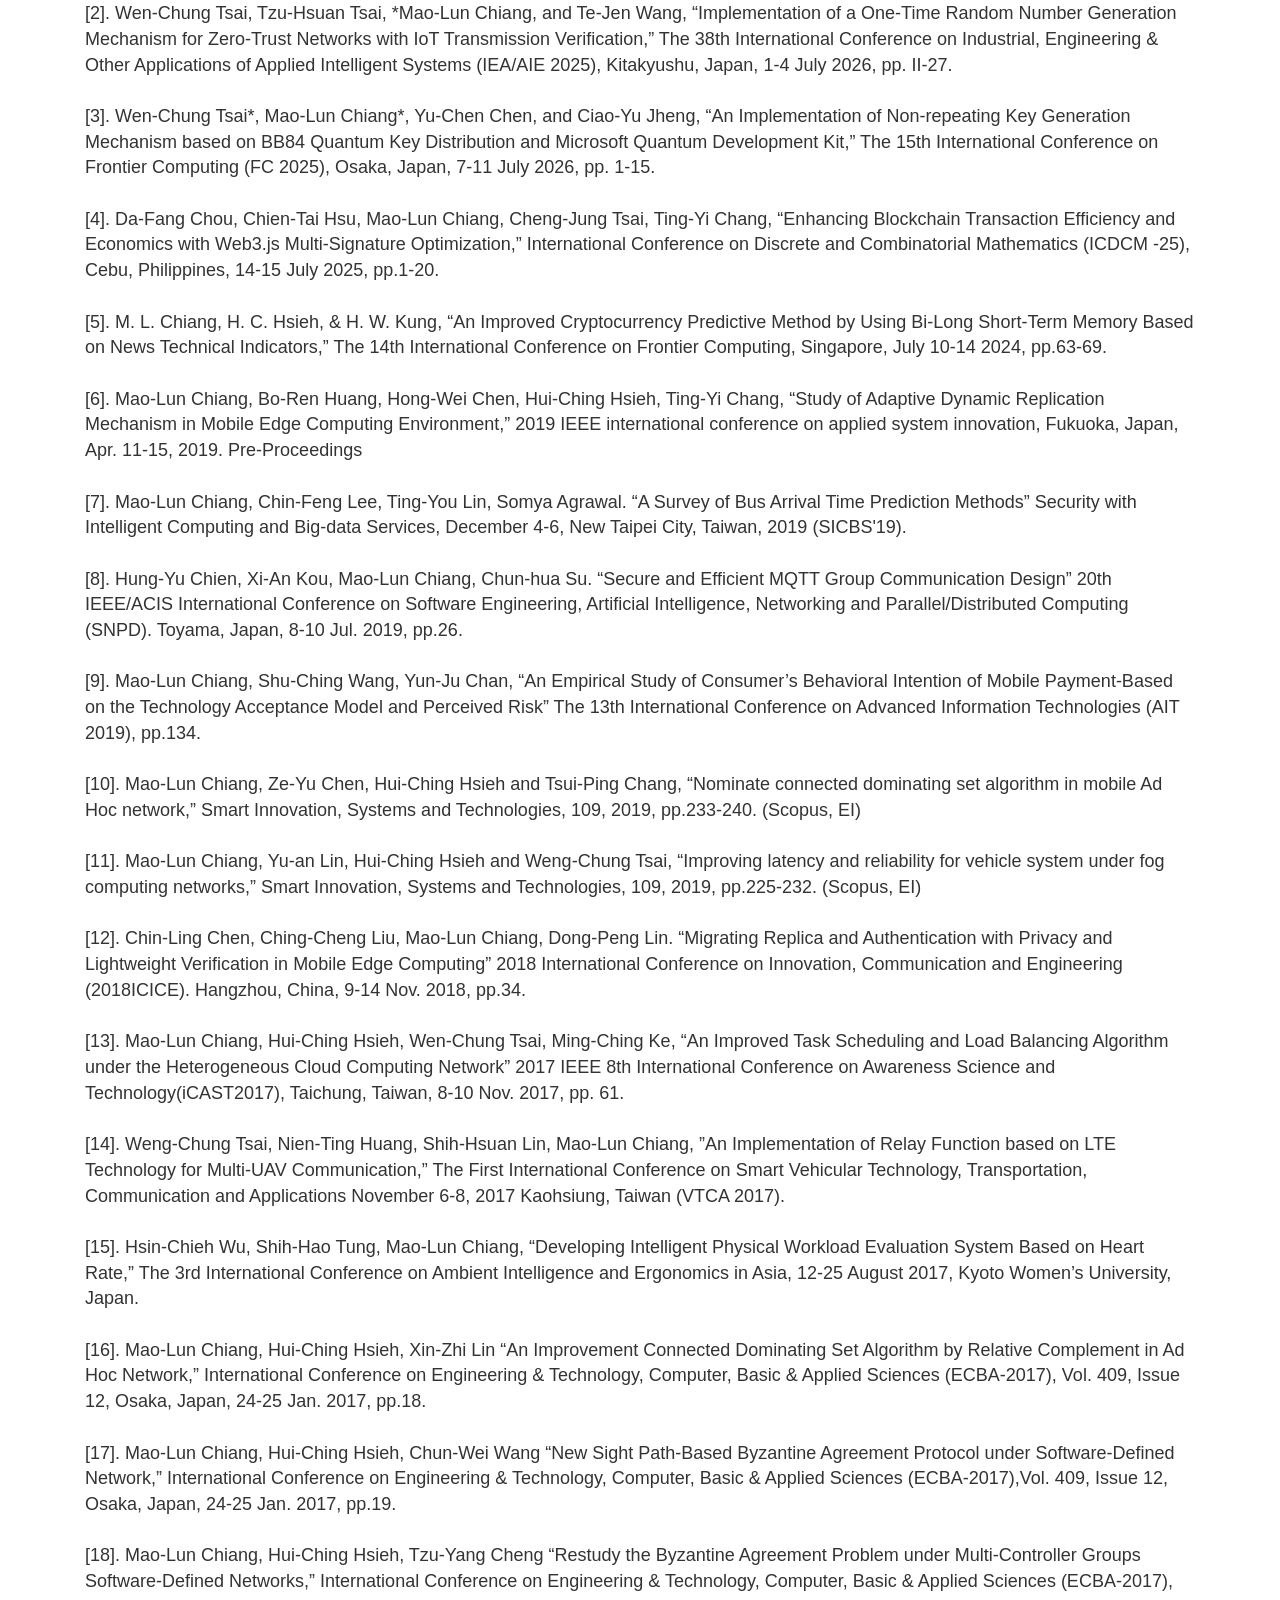
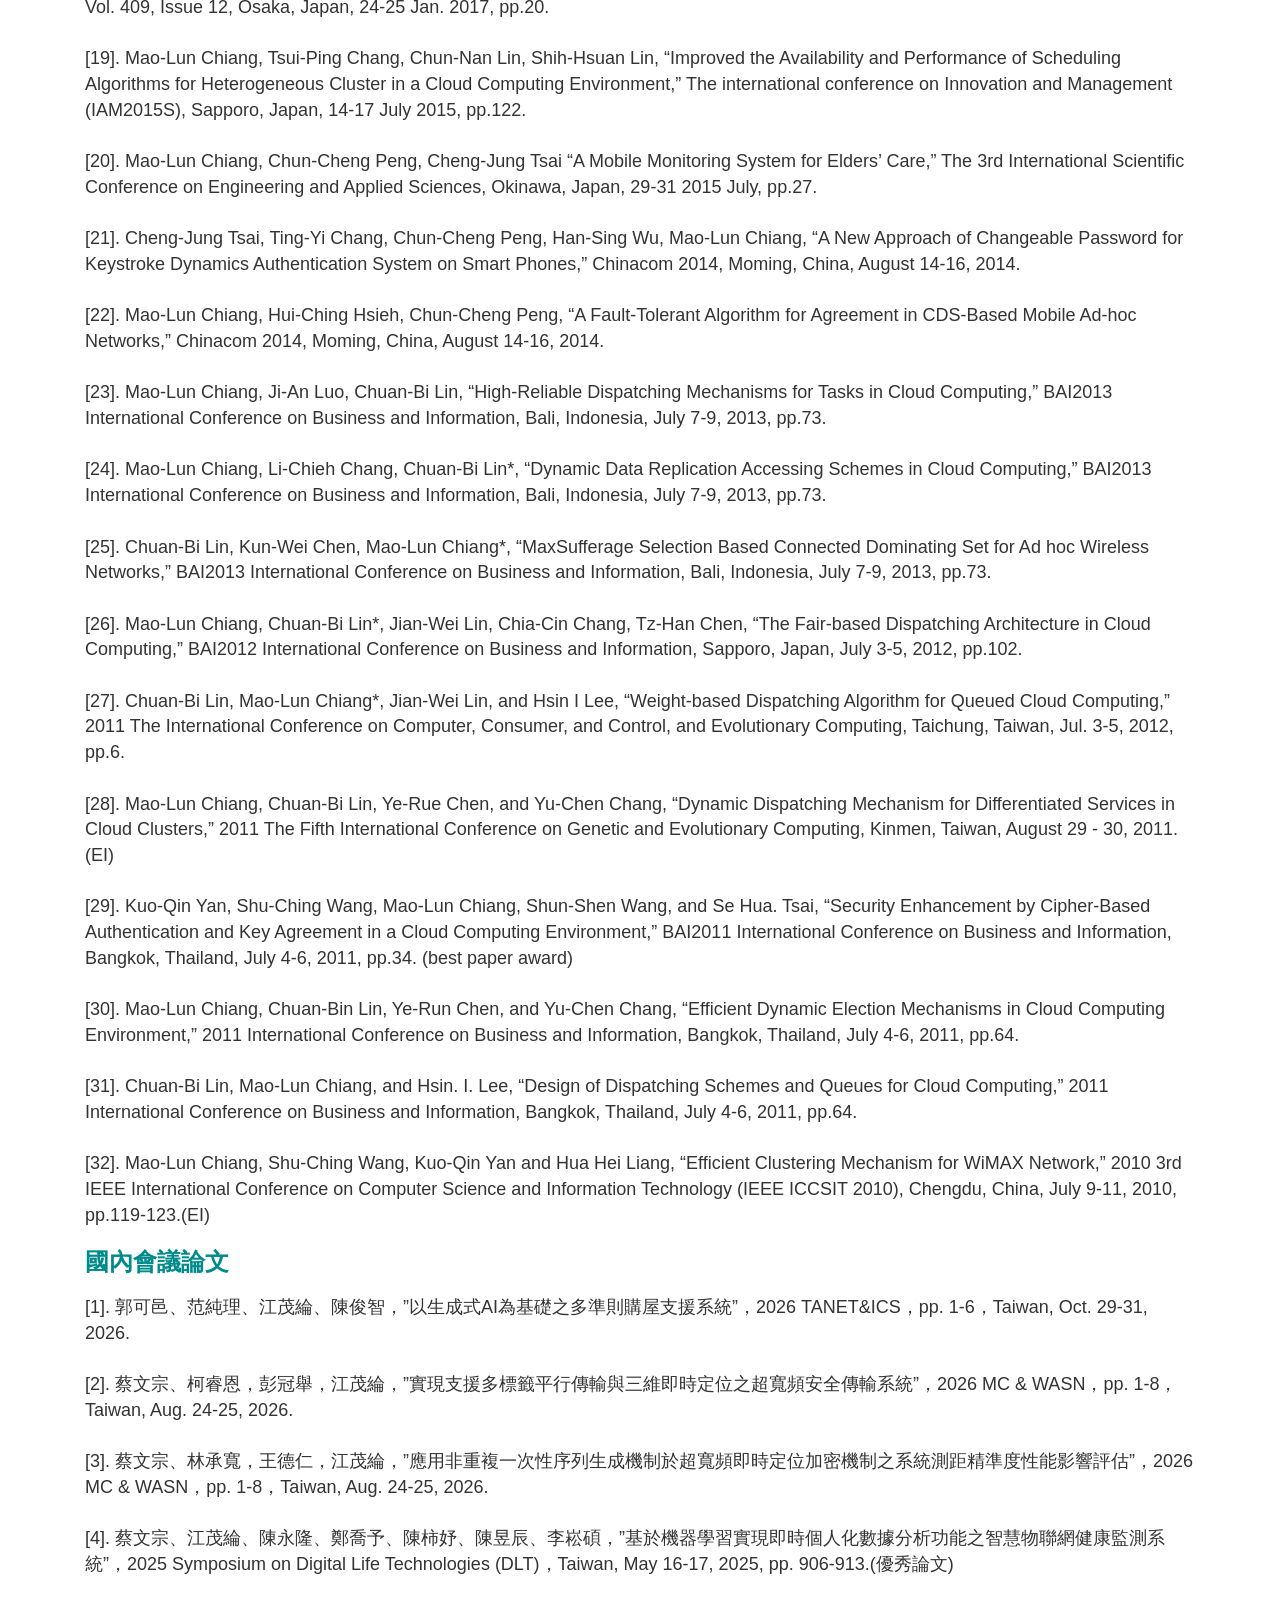
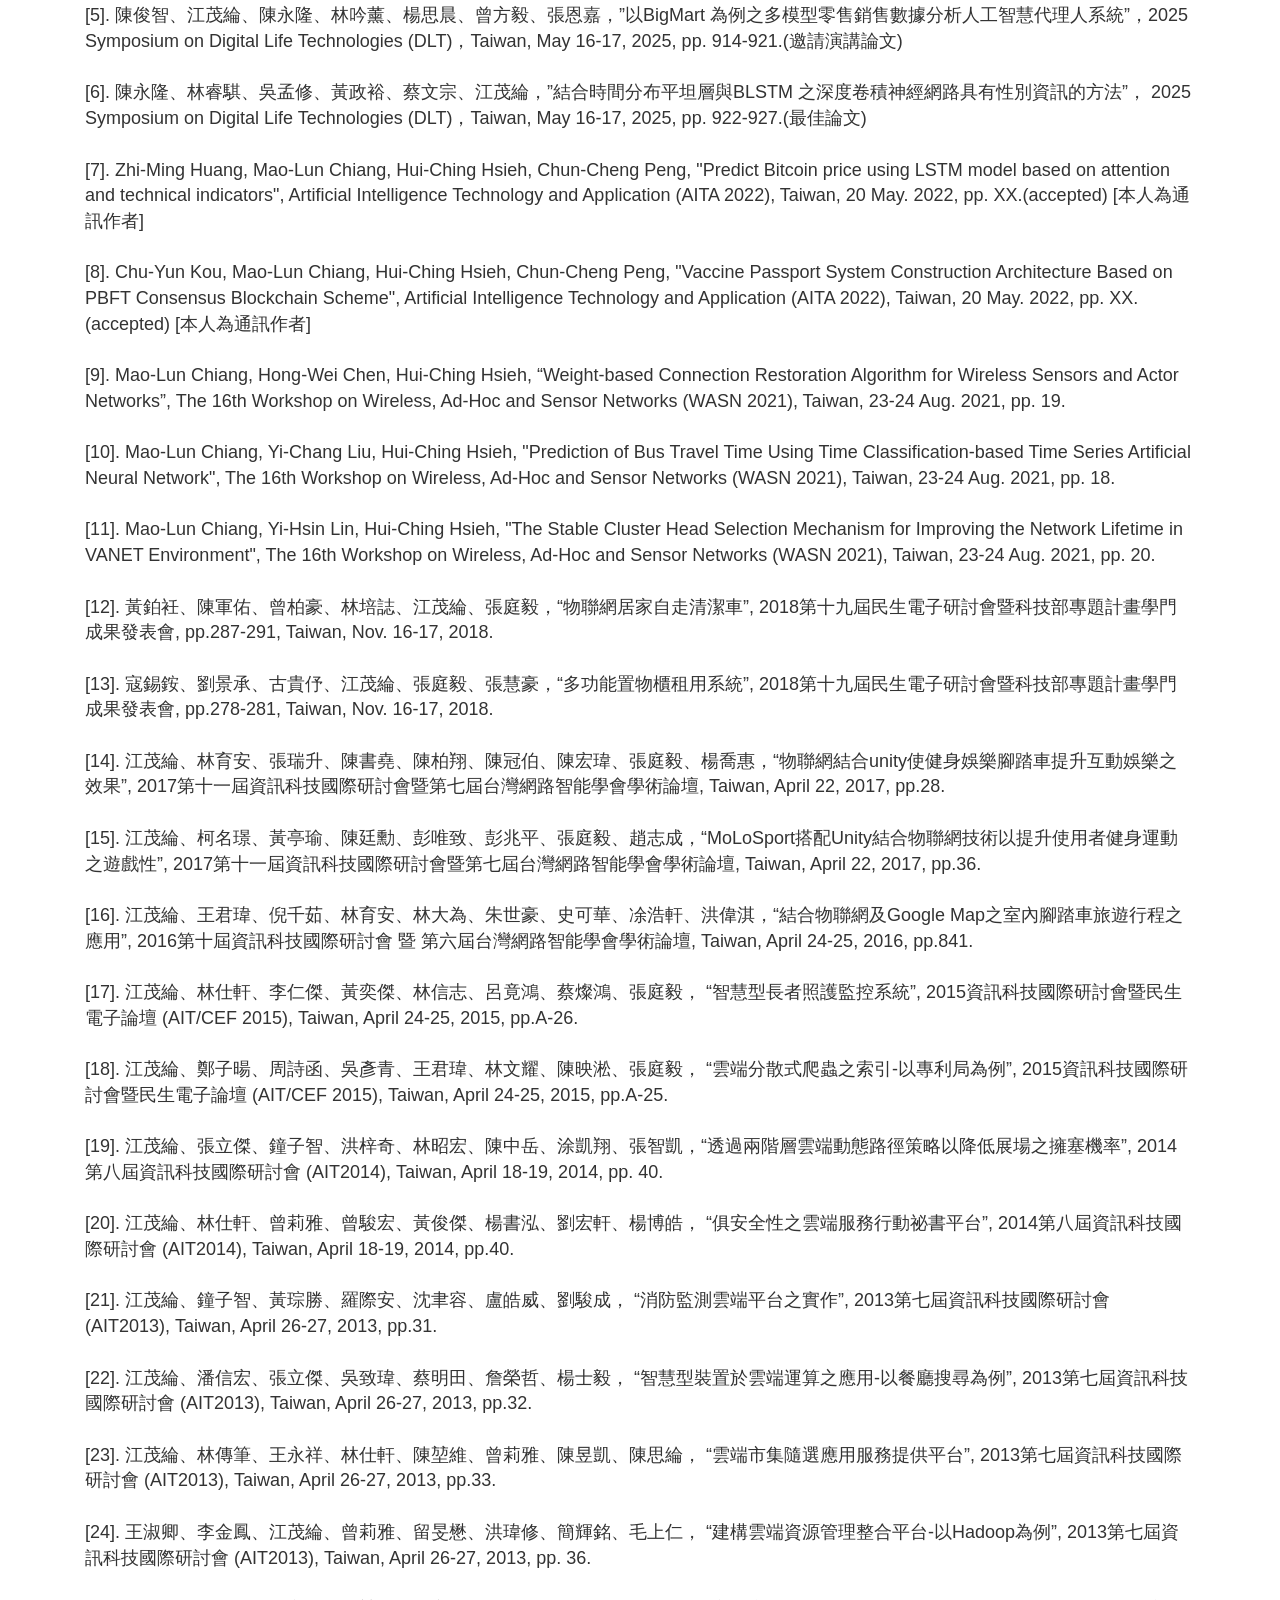
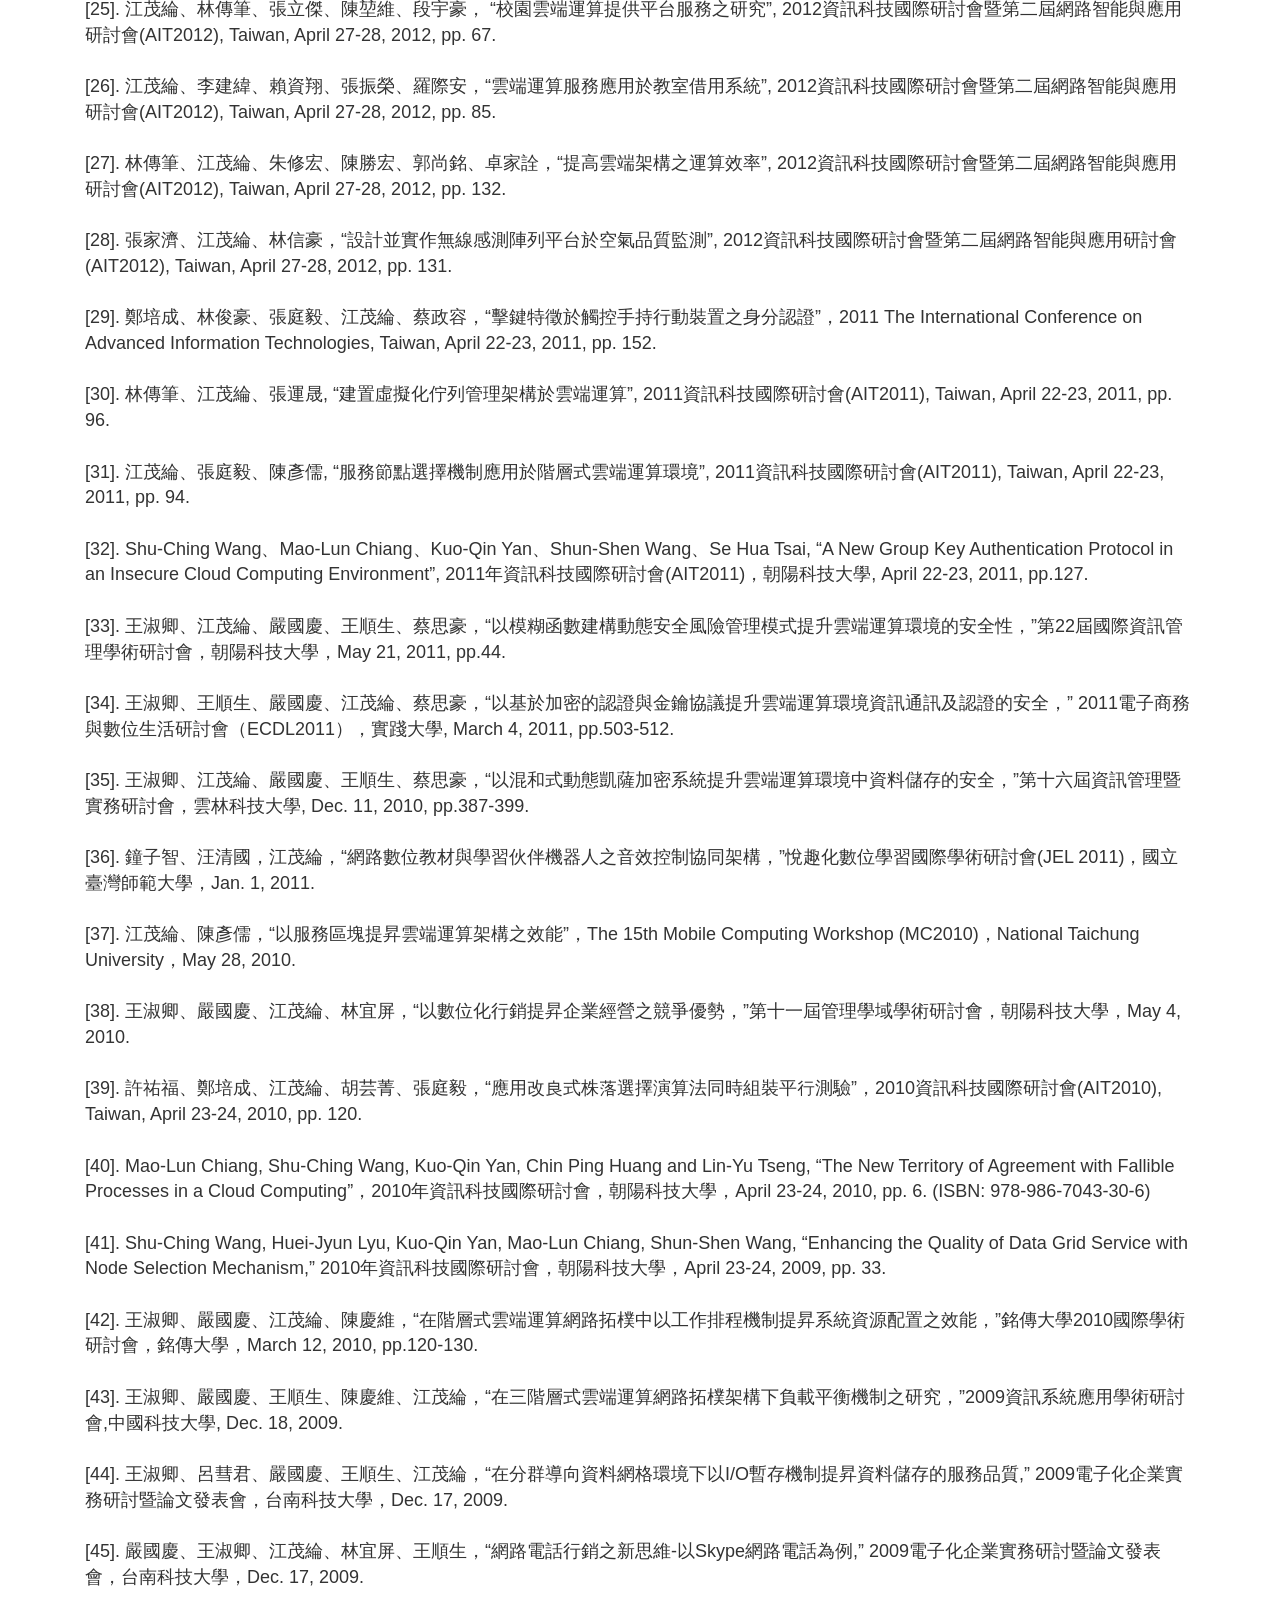
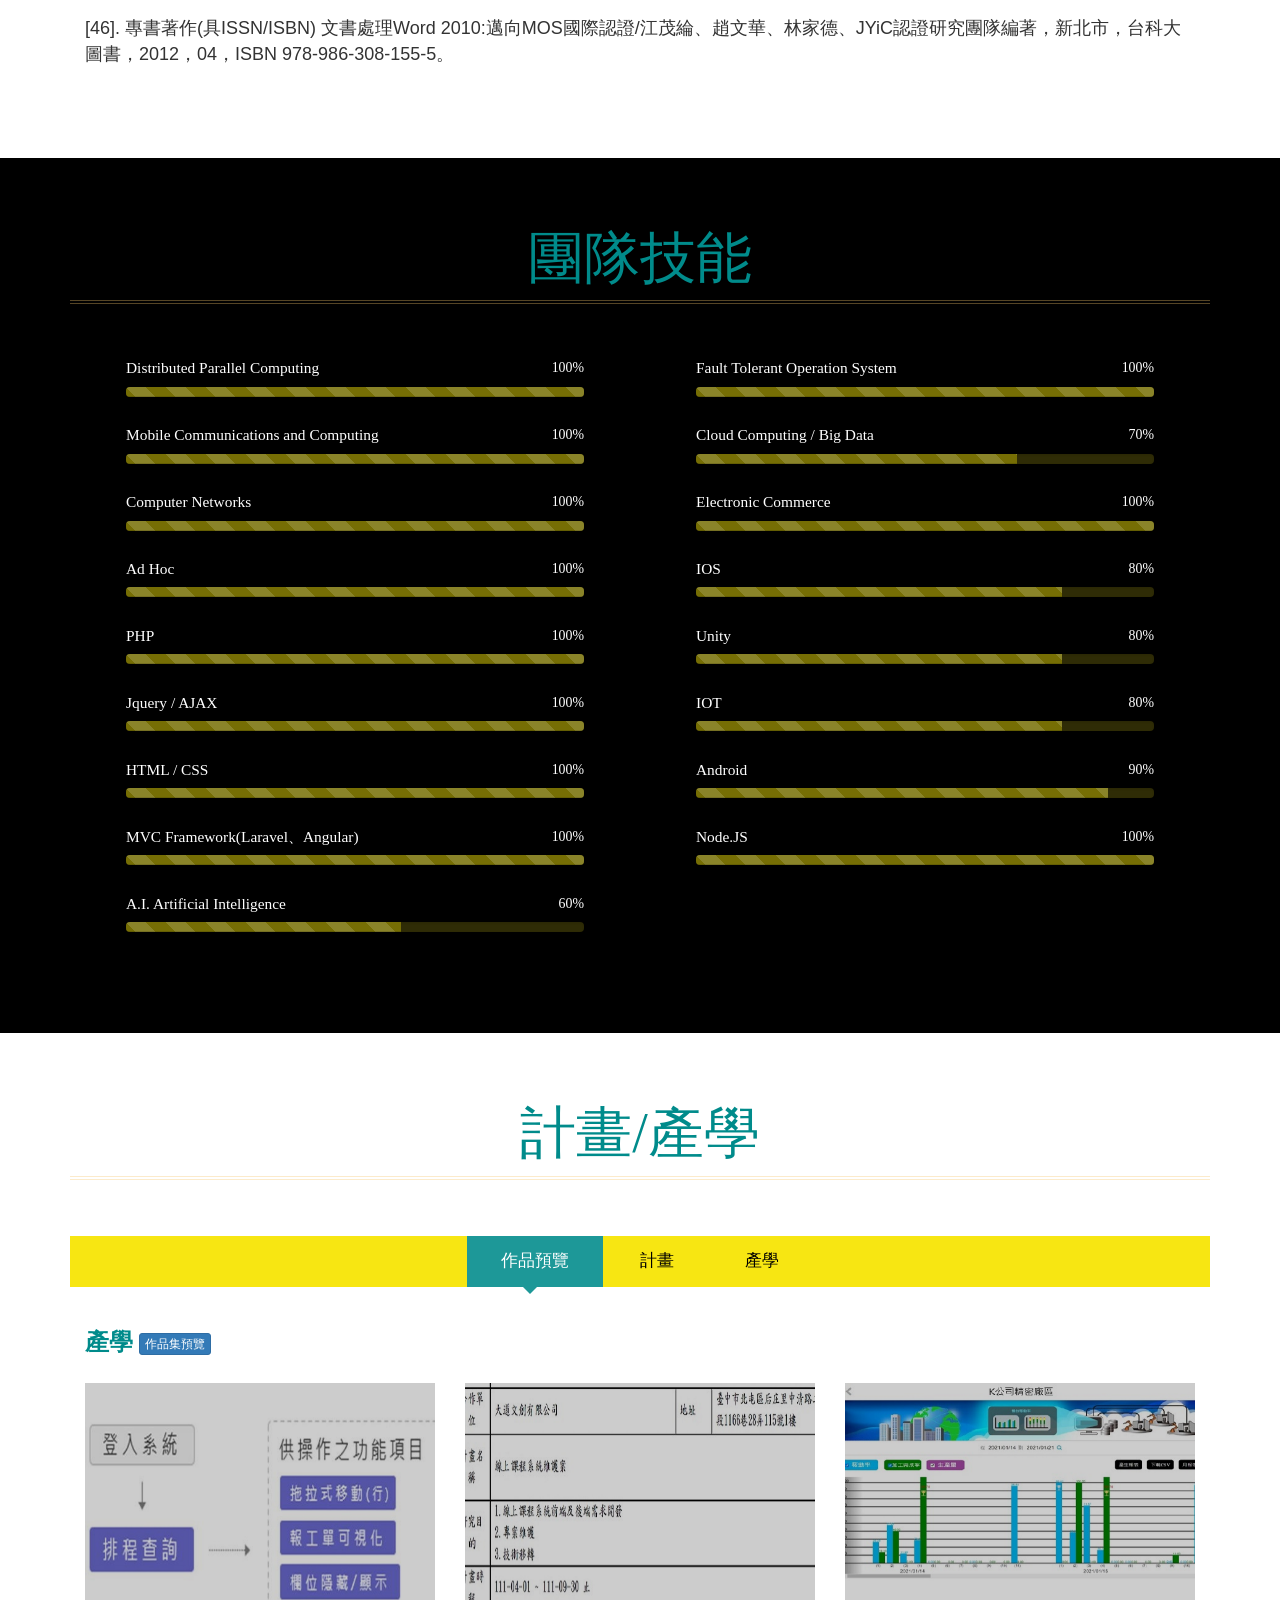
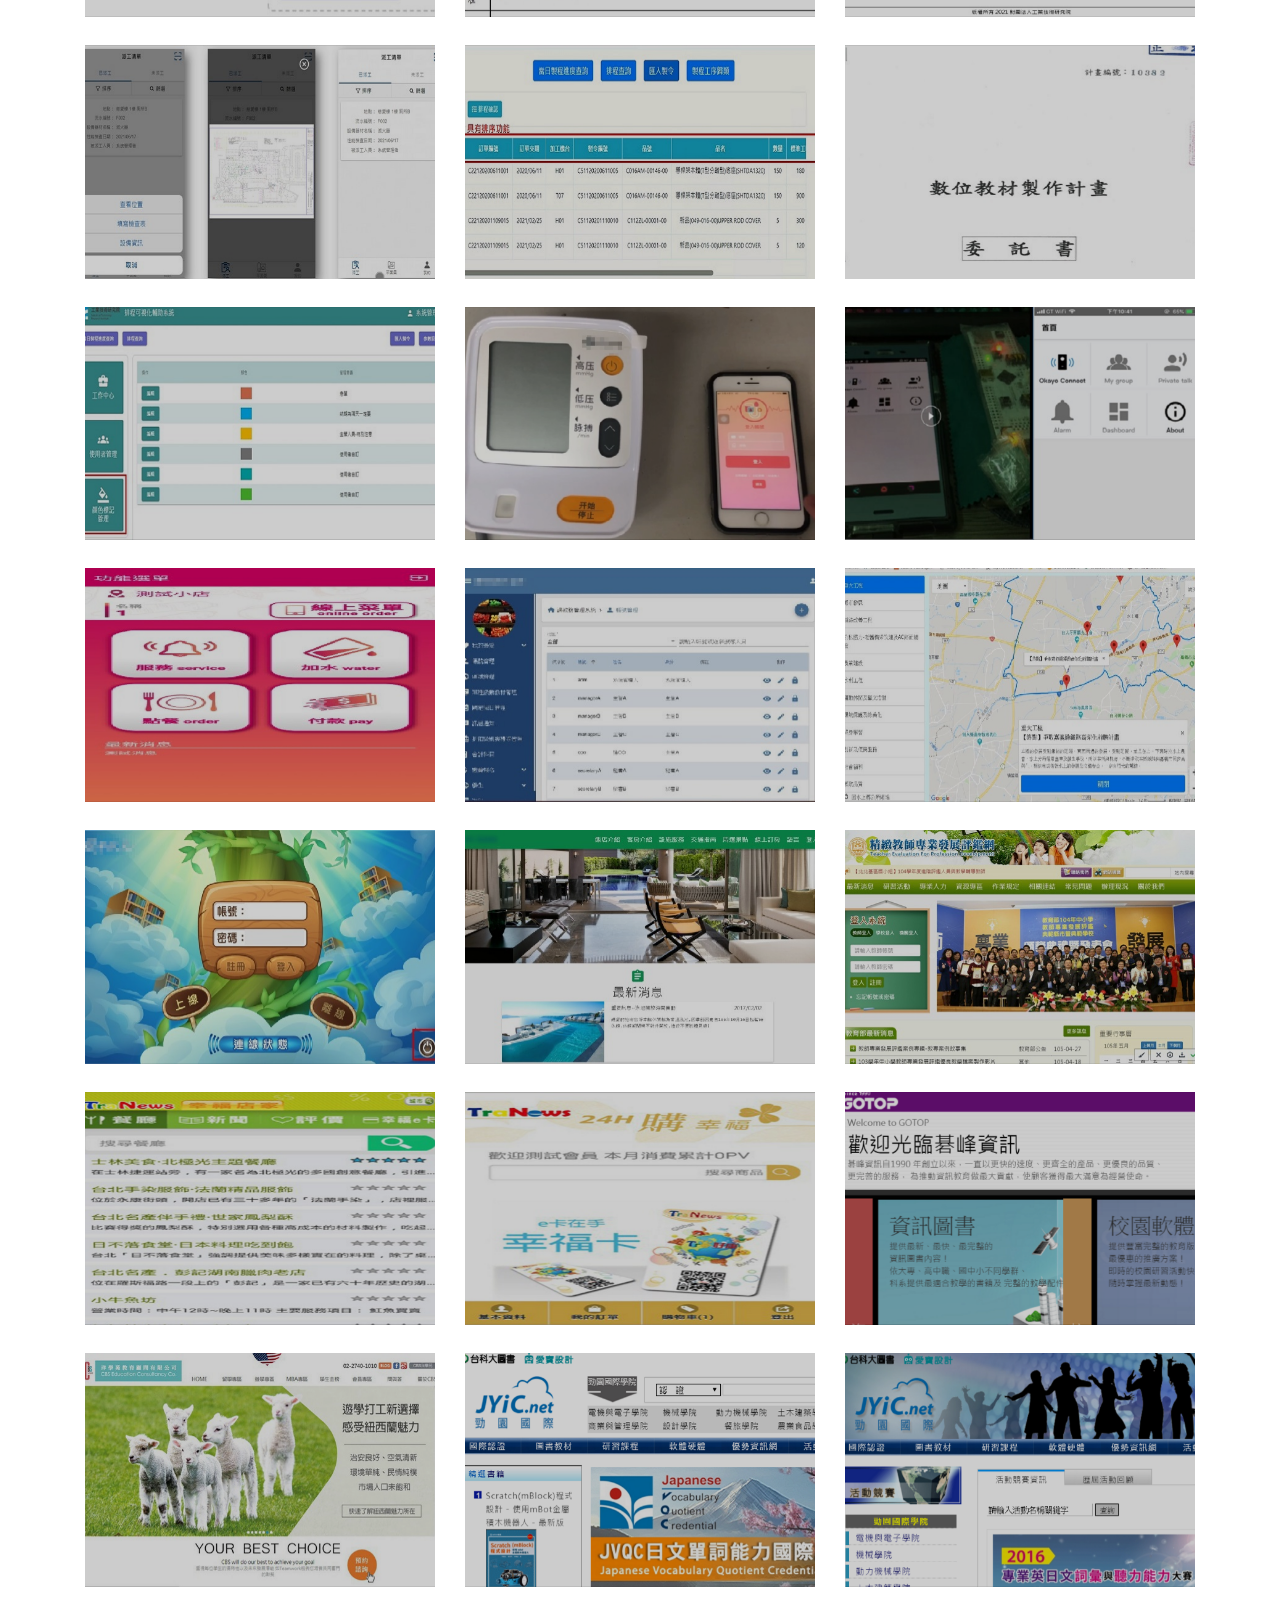
==== commit 6662a50b: "Add files via upload" ====
--- a/index.html
+++ b/index.html
@@ -98,7 +98,7 @@
 						<li>
 							<ul class="address-text">
 								<li><b>研究領域</b></li>
-								<li style="font-size:16px">雲端運算、行動通訊與計算、電腦網路、網路安全、智慧物聯網及深度學習與區塊鏈</li>
+								<li style="font-size:16px">雲端運算、行動通訊與計算、電腦網路、網路安全、智慧物聯網、人工智慧及深度學習與區塊鏈</li>
 							</ul>
 						</li>
 					</ul>
@@ -144,7 +144,7 @@
 					<h4>2021/08 - 至今 </h4>
 				</div>
 				<div class="col-md-6 work-right"> 
-					<h5><span class="glyphicon glyphicon-briefcase"> </span> 台中科技大學 / AI學位學程教授兼推廣部推廣教育組組長</h5>
+					<h5><span class="glyphicon glyphicon-briefcase"> </span> 台中科技大學 / AI學位學程教授兼推廣部推廣教育組組長(110-112學年度)</h5>
 				</div>
 				<div class="clearfix"> </div>
 			</div>
@@ -1677,7 +1677,7 @@
 											<th>使用新型神經網路模型 Bi-ATLSTM的比特幣價格預測<br>
 											Bitcoin Price Prediction Using Novel Neural Network Model Bi-ATLSTM
 											</th>
-											<th></th>
+											<th>111學年度</th>
 										</tr>
 										<tr class="success">
 											<th>108學年度</th>
@@ -1686,7 +1686,7 @@
 											<th><center>基於時間分類的公車旅行時間預測模型：以台中市為例<br>
 											Time Classification-based Prediction Model for Bus Travel Time: Case Study for Taichung City
 											</th>
-											<th></th>
+											<th>110學年度</th>
 										</tr>
 										<tr class="info">
 											<th>108學年度</th>
@@ -1695,7 +1695,7 @@
 											<th><center>基於區塊鏈及智能合約技術的可追溯線上遺囑系統<br>
 											On the Basis of Blockchain Technology to Design a Traceable Online Will System
 											</th>
-											<th></th>
+											<th>110學年度</th>
 										</tr>
 										<tr class="success">
 											<th>108學年度</th>
@@ -1704,7 +1704,7 @@
 											<th><center>運用資料探勘建立於社交網路的意見領袖識別模型<br>
 											An Opinion Leadership Identification Model Built on Social Networks Using Data Mining
 											</th>
-											<th></th>
+											<th>110學年度</th>
 										</tr>
 										<tr class="info">
 											<th>108學年度</th>
@@ -1713,7 +1713,7 @@
 											<th><center>在無線傳感器和Actor網路中的權重恢復演算法<br>
 											Weight Recovery Algorithm in Wireless Sensor and Actor Networks
 											</th>
-											<th></th>
+											<th>110學年度</th>
 										</tr>
 										<tr class="success">
 											<th>108學年度</th>
@@ -1722,7 +1722,7 @@
 											<th><center>車載自組織網路中以提名機制法為基礎之集群頭選擇演算法研究<br>
 											The Study of the Cluster Head Selection Algorithm based on the Nominating Mechanism in VANET Environment
 											</th>
-											<th></th>
+											<th>110學年度</th>
 										</tr>
 										<tr class="info">
 											<th>107學年度</th>
